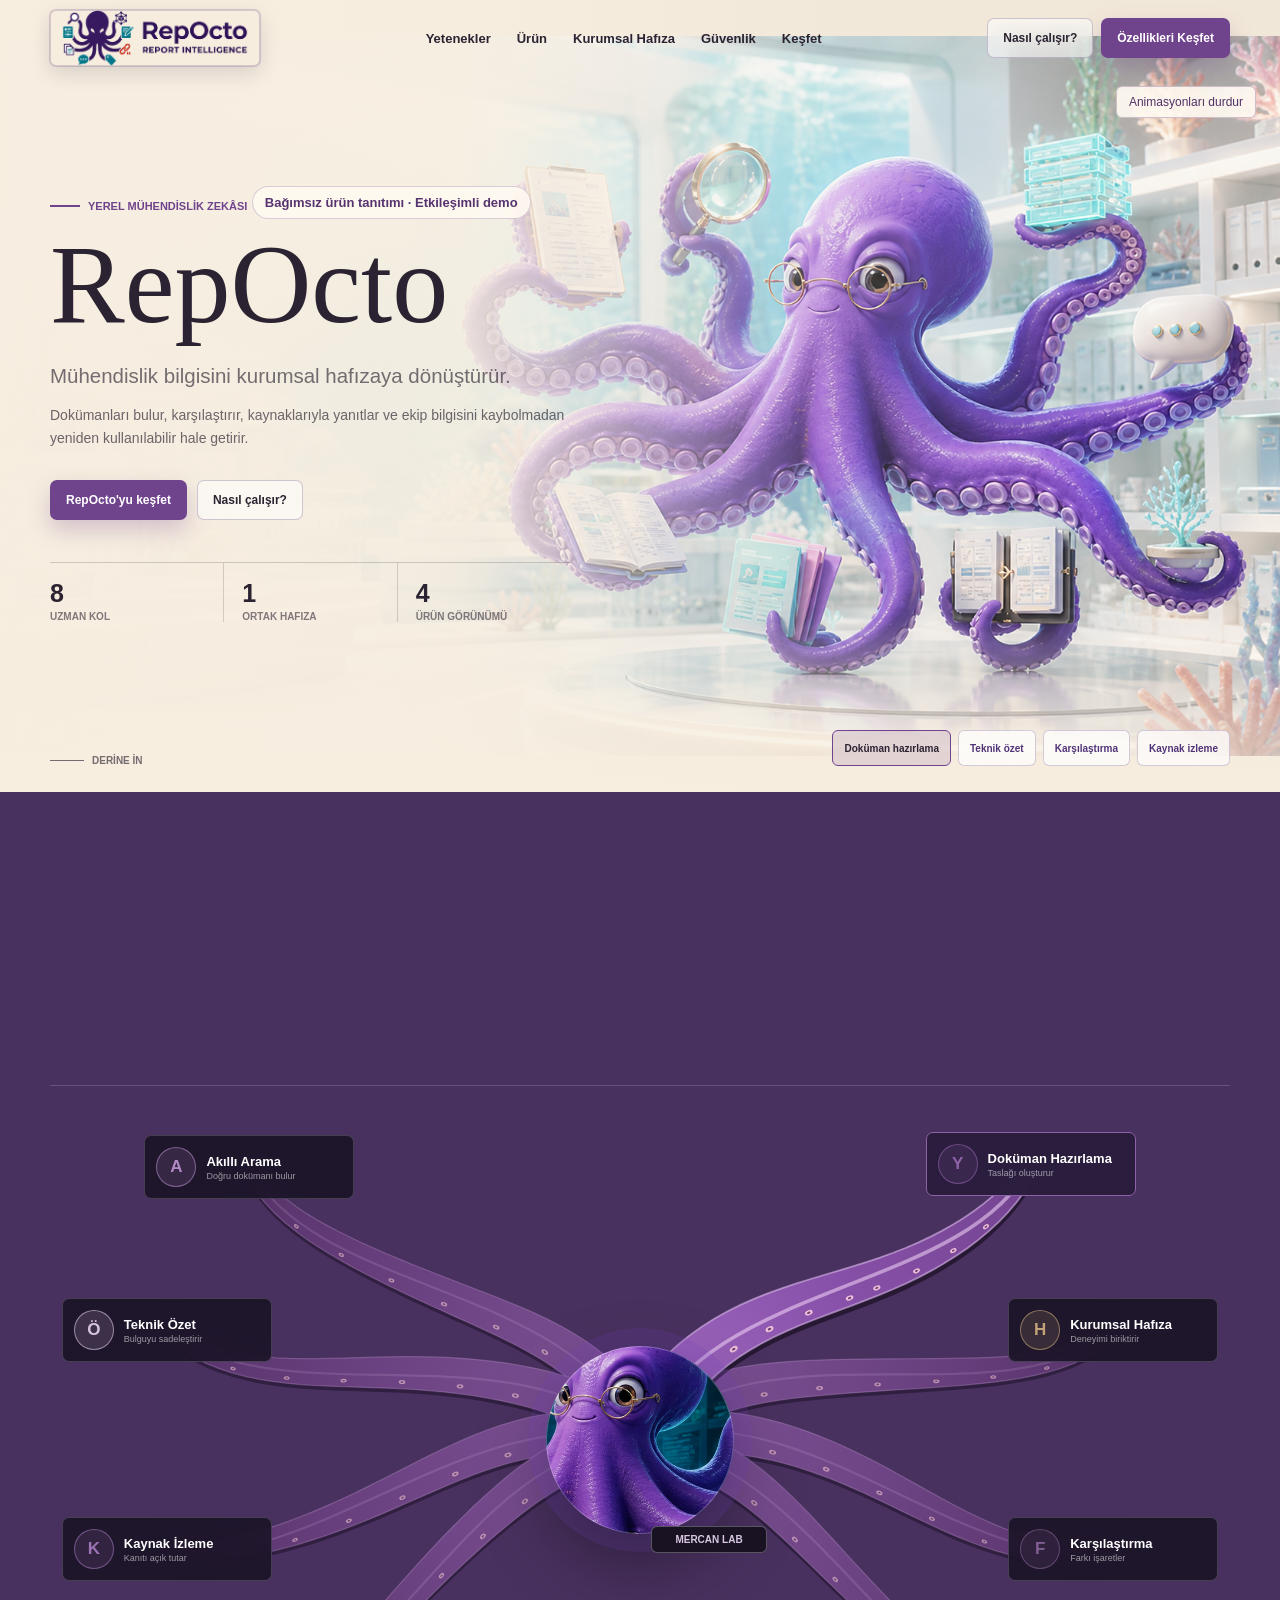
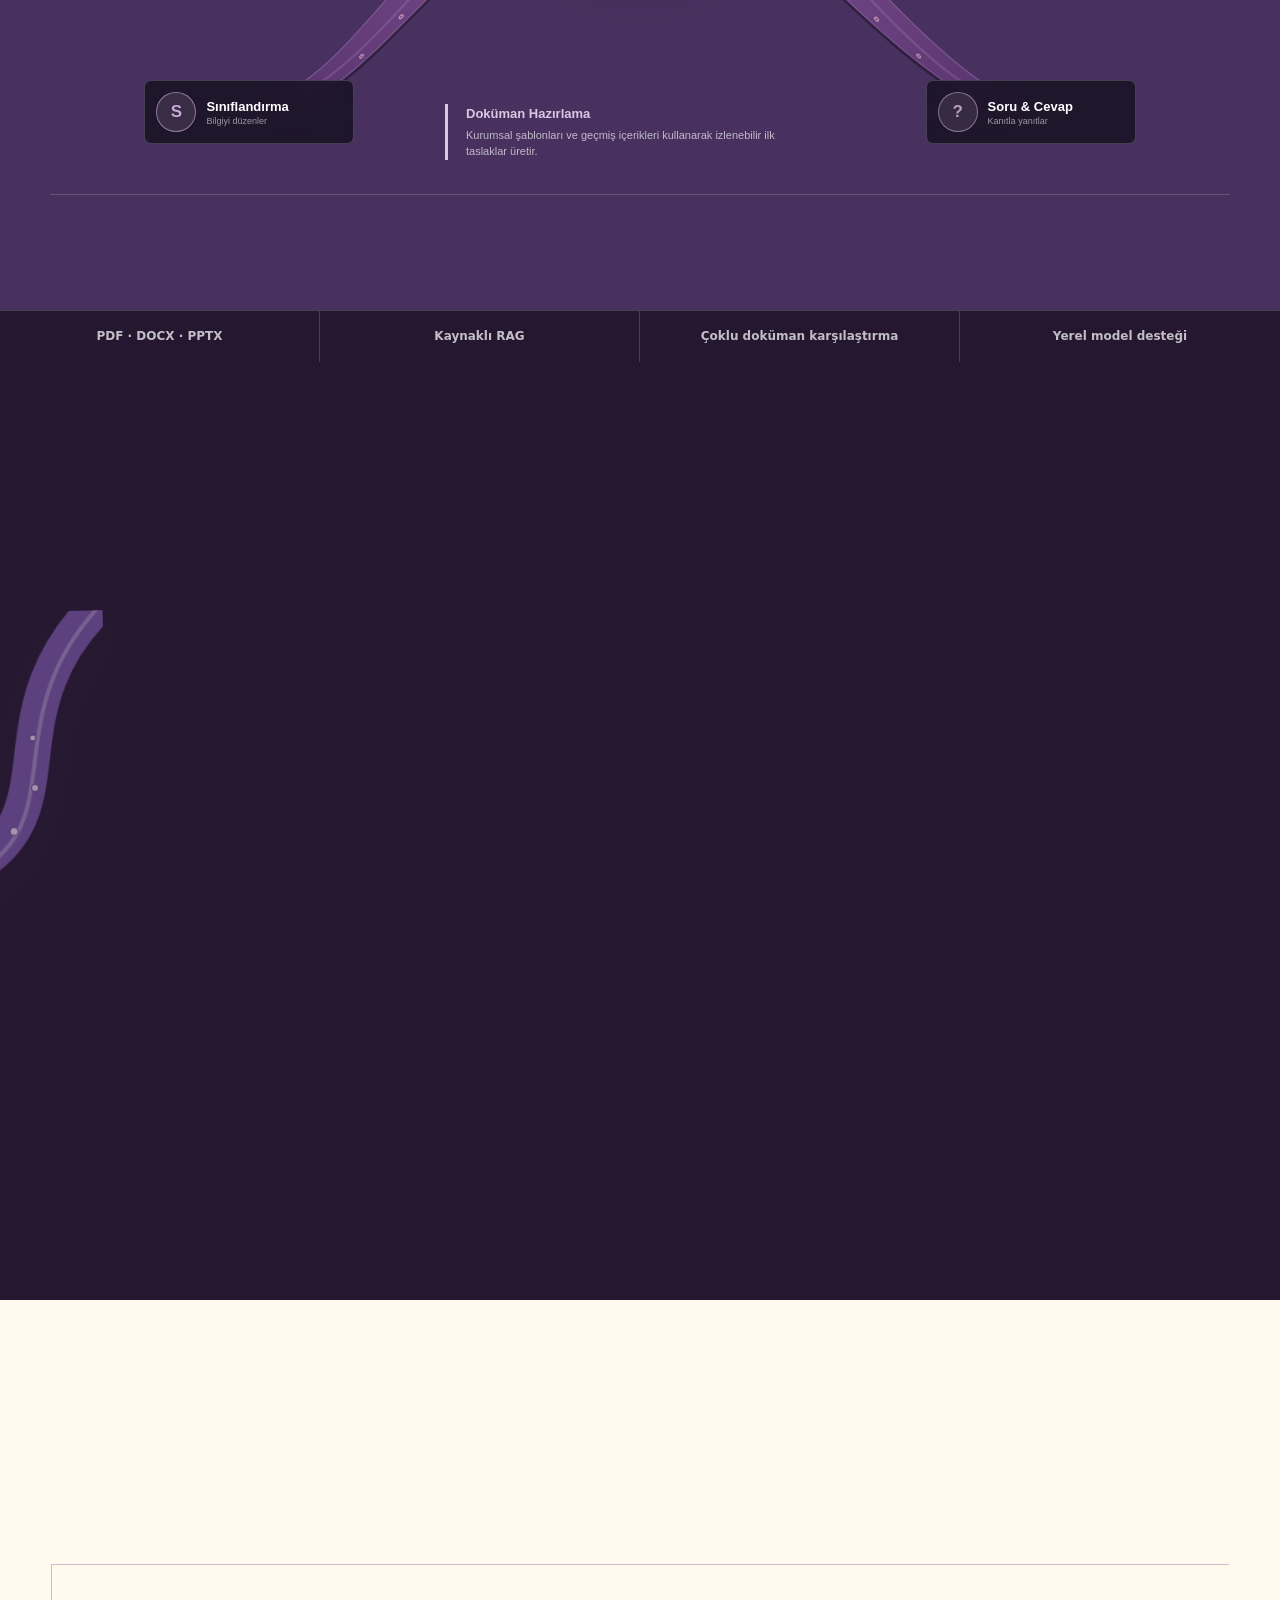
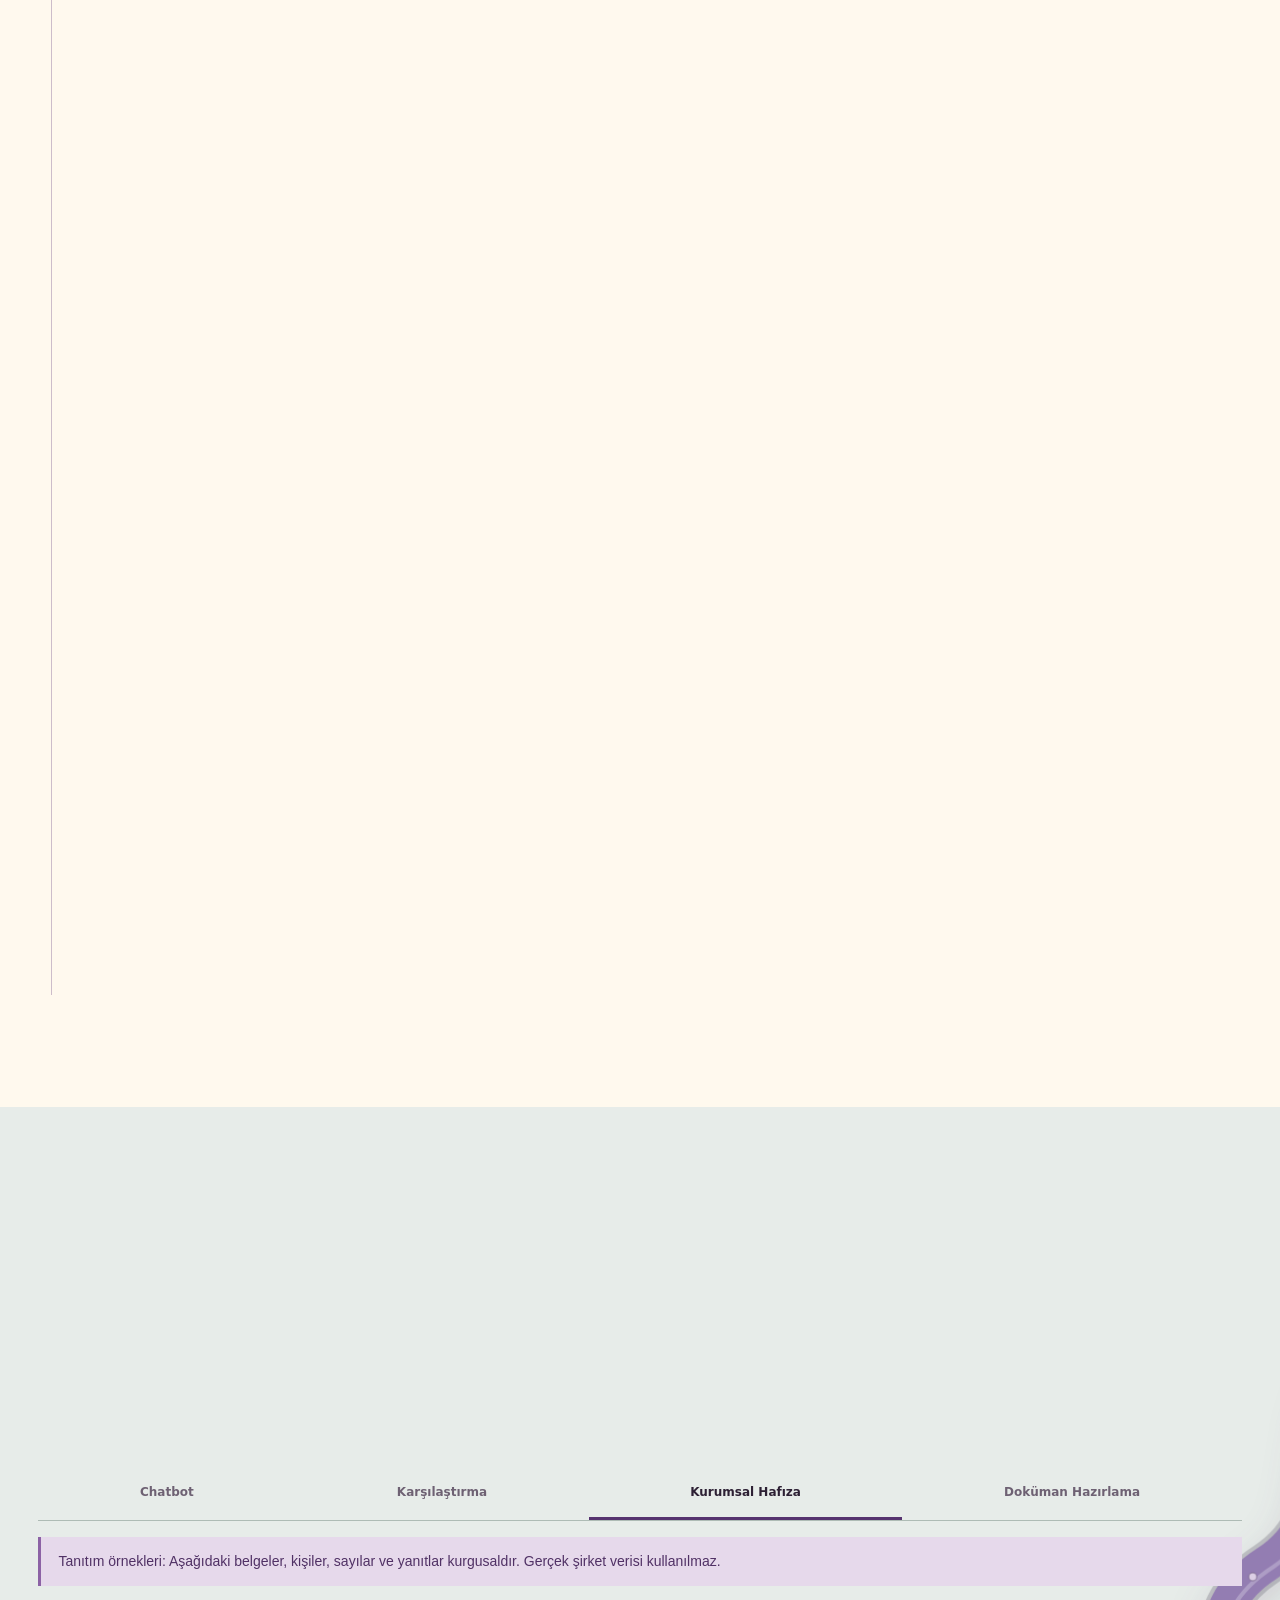
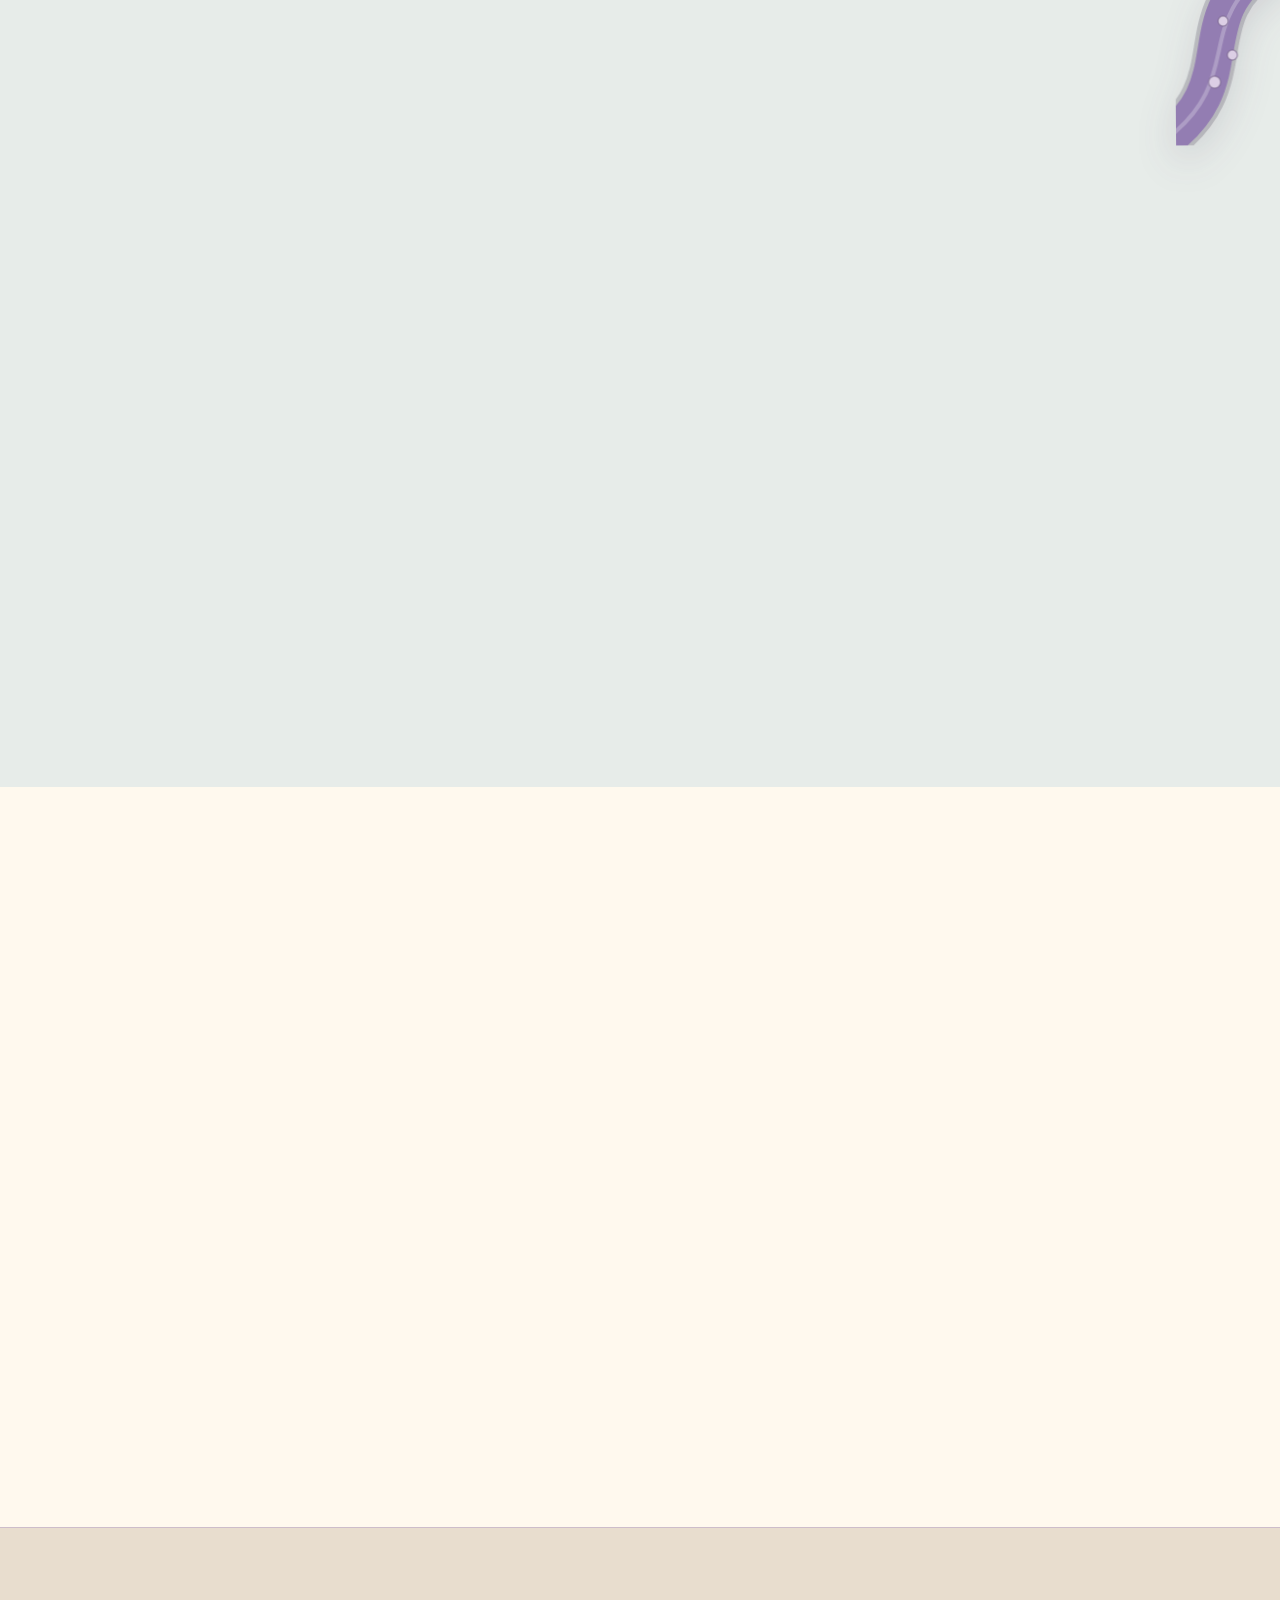
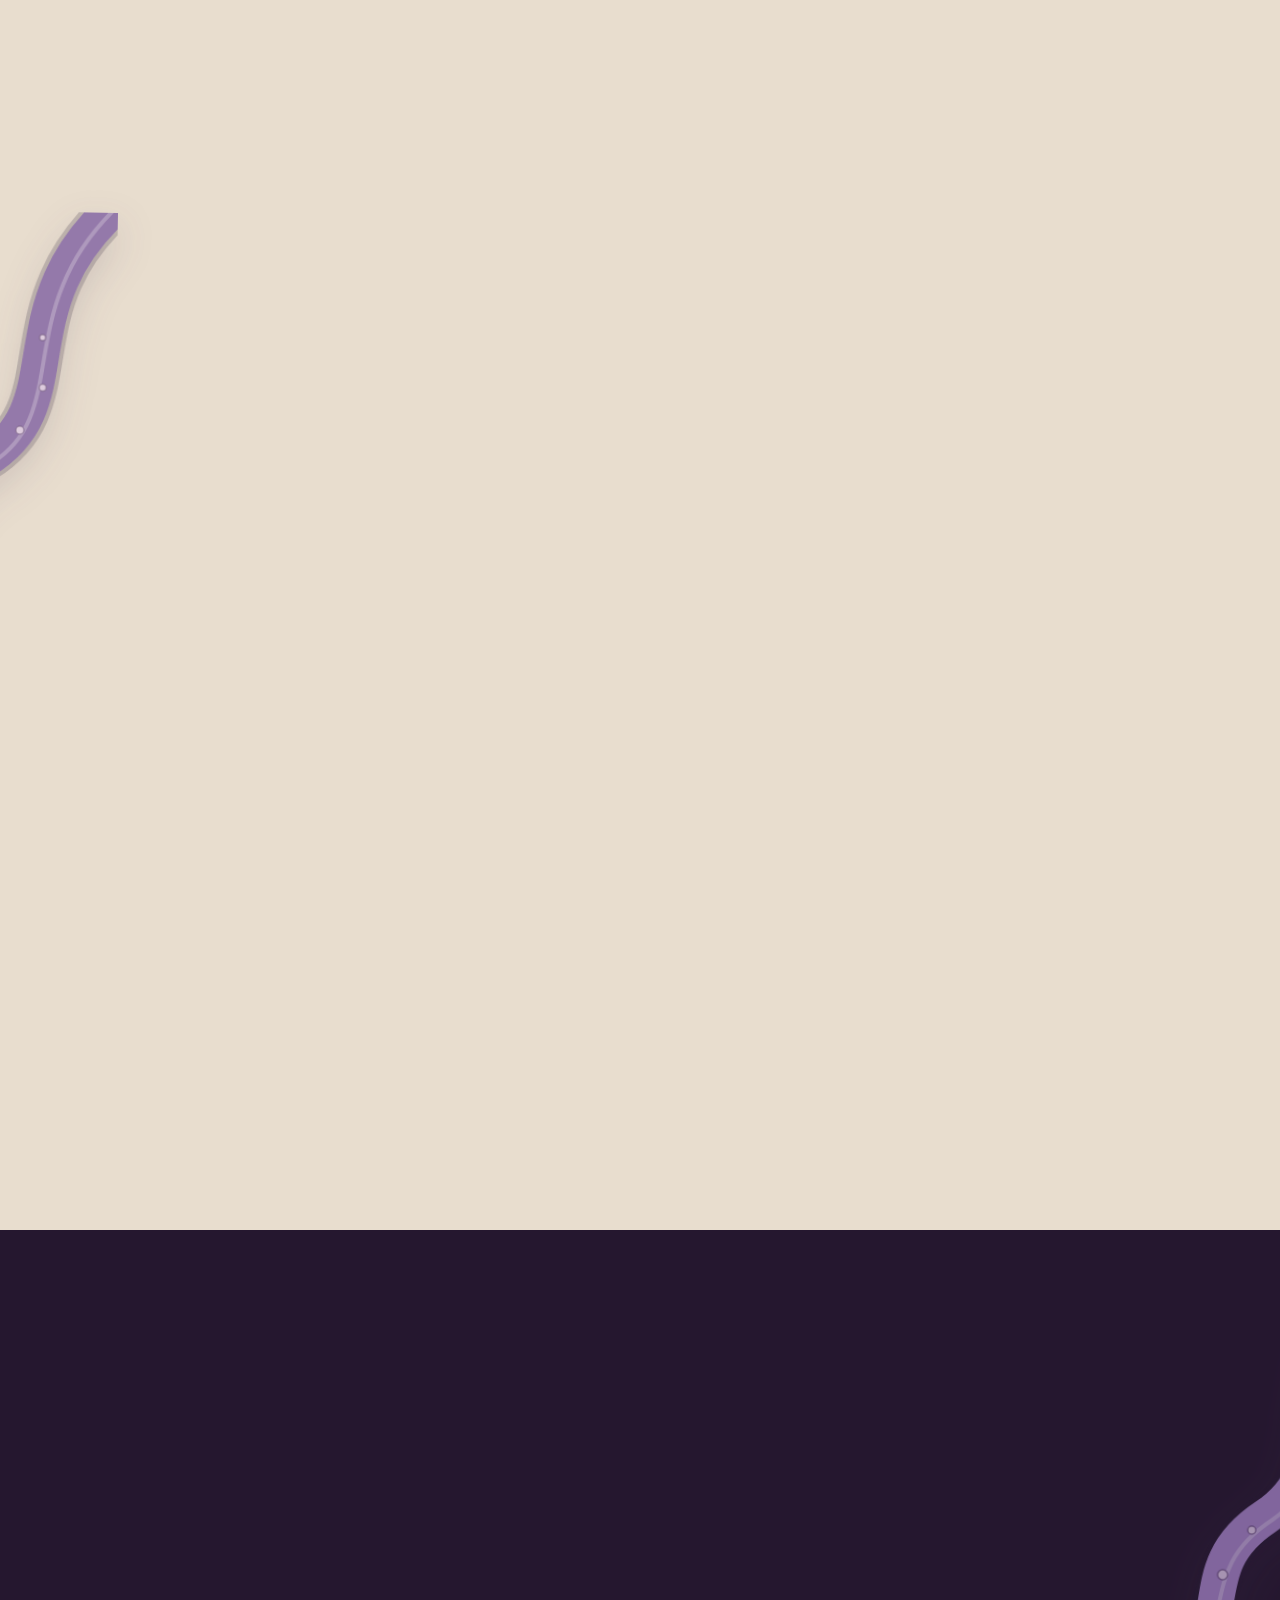
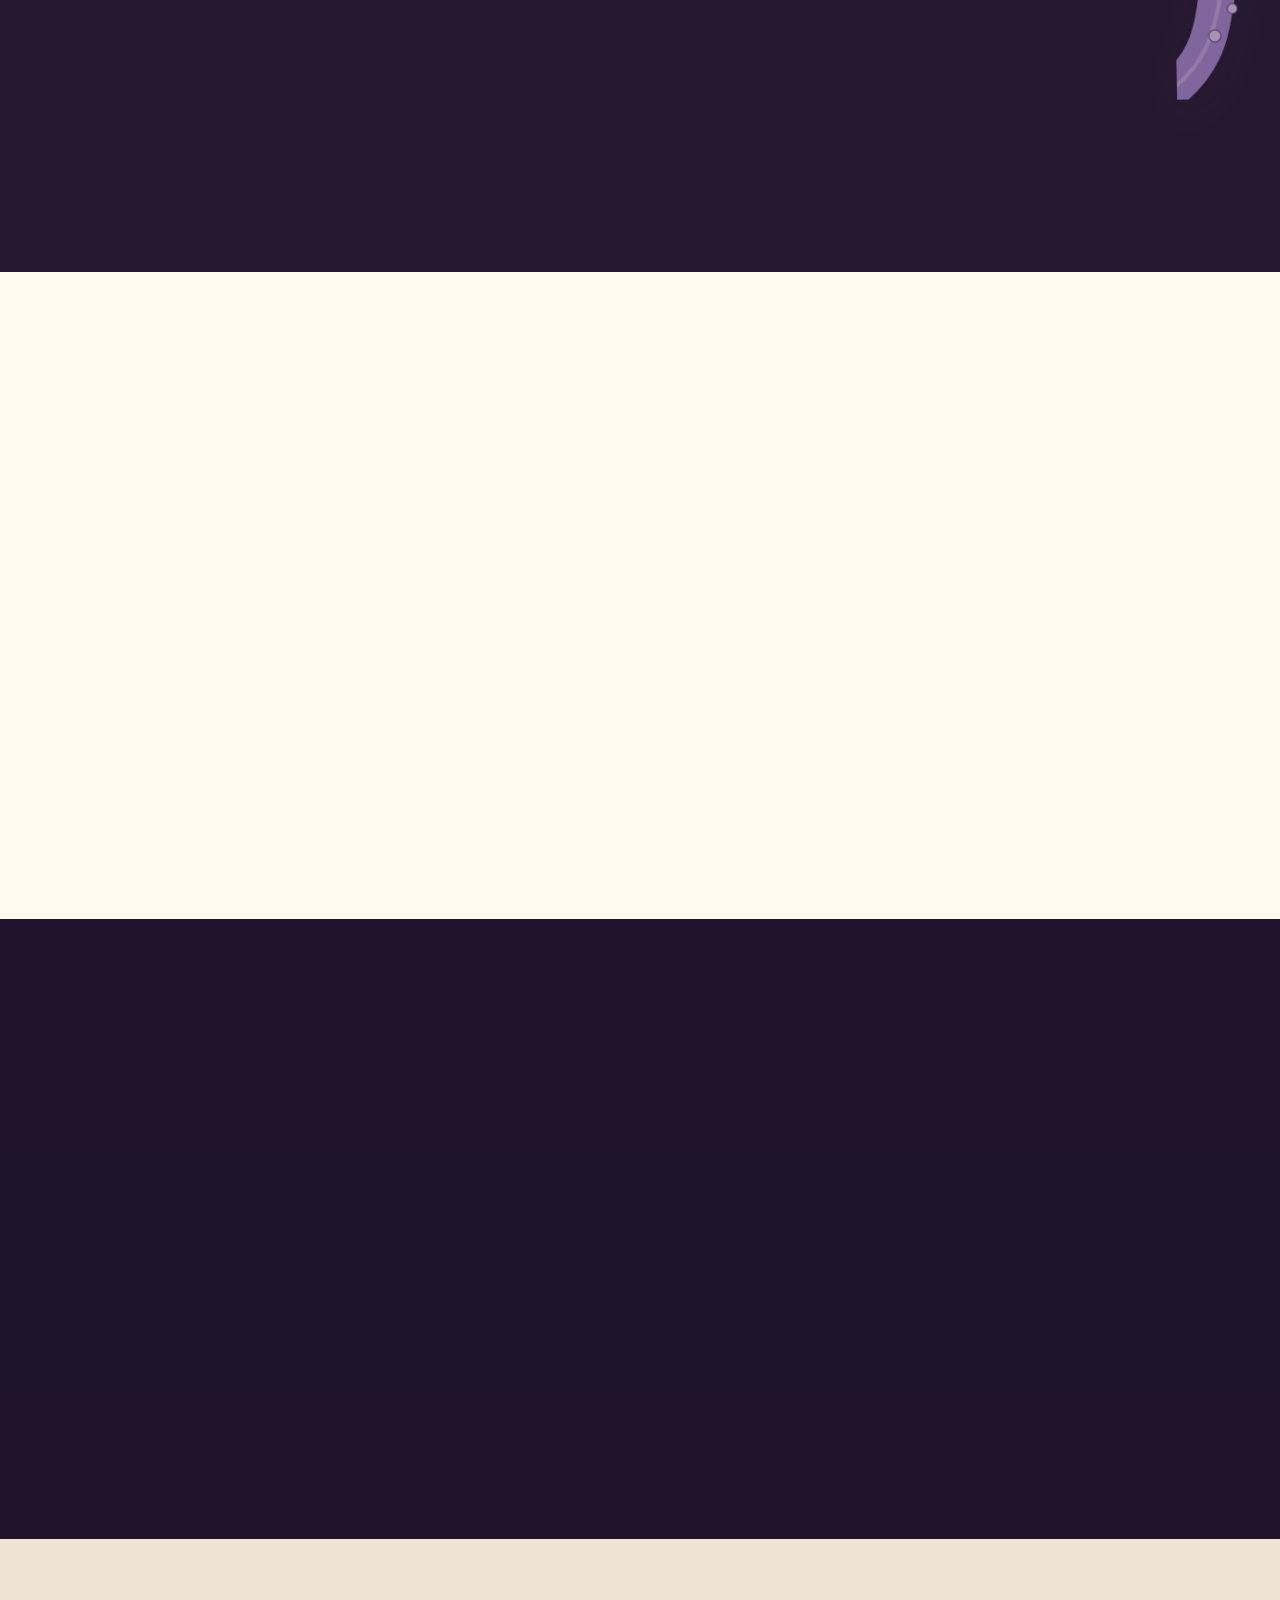
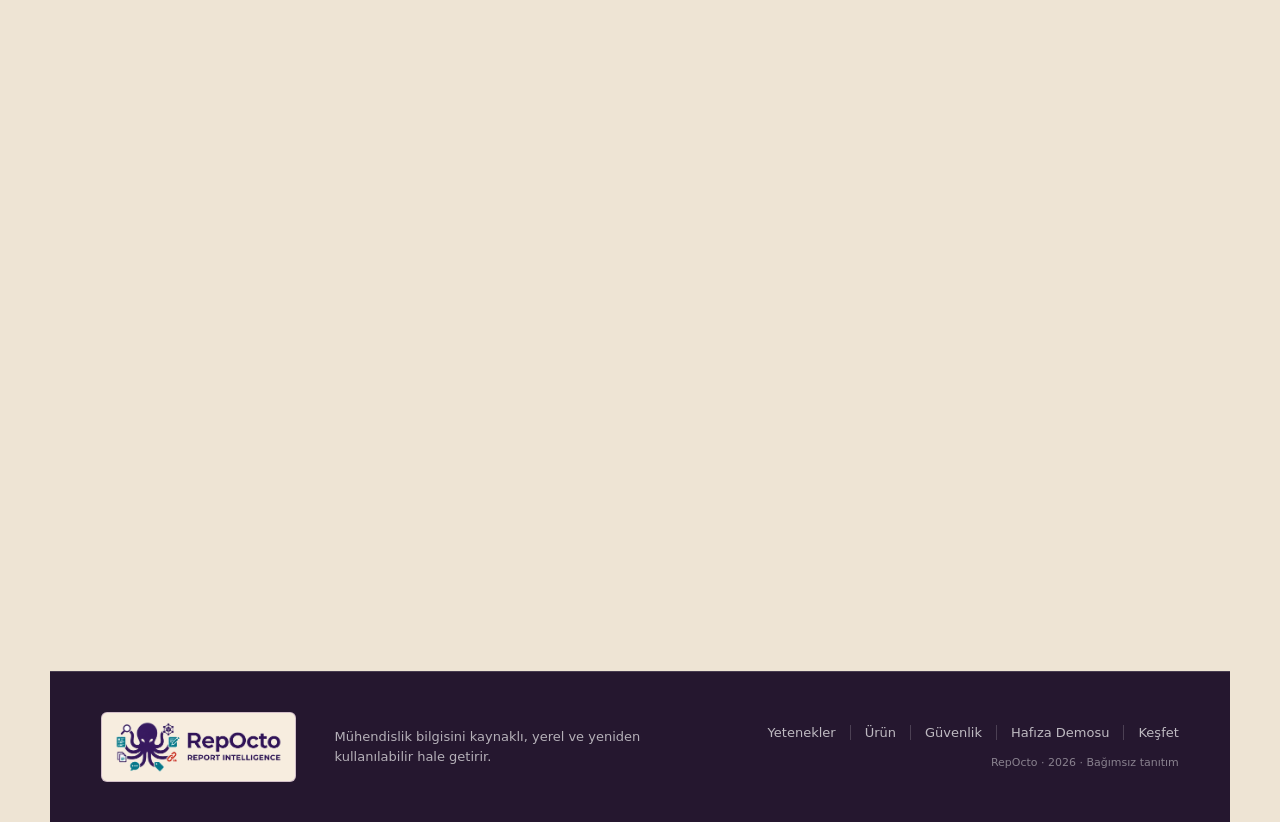
==== index.html @ 98df8a43 "feat: add isolated static RepOcto showcase" ====
<!doctype html>
<html lang="tr">
<head>
  <meta charset="utf-8">
  <meta name="viewport" content="width=device-width, initial-scale=1">
  <meta name="description" content="RepOcto Mercan Lab, mühendislik dokümanlarını kaynaklı yapay zekâ ve kurumsal hafızayla tek çalışma alanında buluşturur.">
  <title>RepOcto | Mercan Lab</title>
  <meta http-equiv="Content-Security-Policy" content="default-src 'self'; script-src 'self'; script-src-attr 'none'; style-src 'self'; style-src-attr 'none'; img-src 'self' data:; media-src 'self'; font-src 'none'; connect-src 'none'; form-action 'none'; frame-src 'none'; object-src 'none'; base-uri 'none'; worker-src 'none'; manifest-src 'none'">
  <meta name="referrer" content="no-referrer">
  <link rel="icon" type="image/svg+xml" href="assets/repocto-favicon.svg">
  <link rel="stylesheet" href="css/site.css">
  <link rel="stylesheet" href="css/sections.css">
  <link rel="stylesheet" href="css/memory.css">
  <link rel="stylesheet" href="css/showcase.css">
  <script src="js/site.js" defer></script>
  <script src="js/memory-demo.js" defer></script>
</head>
<body class="theme-coral">
  <a class="skip-link" href="#ana-icerik">İçeriğe geç</a>

  <header class="site-nav">
    <a class="brand-lockup" href="#ana-icerik" aria-label="RepOcto Mercan Lab ana sayfa">
      <span class="brand-symbol" aria-hidden="true"></span>
      <span class="brand-copy"><strong>RepOcto</strong><small>Document Intelligence</small></span>
    </a>
    <nav class="nav-links" aria-label="Ana navigasyon">
      <a href="#yetenekler">Yetenekler</a>
      <a href="#workspace">Ürün</a>
      <a href="#memory">Kurumsal Hafıza</a>
      <a href="#security">Güvenlik</a>
      <a href="#kesfet">Keşfet</a>
    </nav>
    <div class="nav-actions">
      <a class="theme-link" href="#workspace">Nasıl çalışır?</a>
      <a class="button button-primary" href="#workspace">Özellikleri Keşfet</a>
      <button class="menu-toggle" type="button" data-menu-toggle aria-expanded="false" aria-label="Menüyü aç">≡</button>
    </div>
  </header>

  <main id="ana-icerik">
    <section class="hero" data-tentacle-stage data-origin-x="0.72" data-origin-y="0.52">
      <video class="hero-image hero-video" autoplay muted loop playsinline preload="auto" poster="assets/repocto-hero-coral-v3.png" aria-label="Aydınlık deniz altı mühendislik laboratuvarında teknik dokümanları inceleyen RepOcto animasyonu">
        <source src="assets/repocto-hero-loop-v2.mp4" type="video/mp4">
      </video>
      <div class="hero-content">
        <div class="hero-copy">
          <p class="eyebrow">Yerel mühendislik zekâsı</p>
          <p class="showcase-badge">Bağımsız ürün tanıtımı · Etkileşimli demo</p>
          <h1>RepOcto</h1>
          <p class="hero-lead">Mühendislik bilgisini kurumsal hafızaya dönüştürür.</p>
          <p class="hero-description">Dokümanları bulur, karşılaştırır, kaynaklarıyla yanıtlar ve ekip bilgisini kaybolmadan yeniden kullanılabilir hale getirir.</p>
          <div class="hero-actions">
            <a class="button button-primary" href="#workspace">RepOcto'yu keşfet</a>
            <a class="button button-secondary" href="#workspace">Nasıl çalışır?</a>
          </div>
          <div class="hero-stats" aria-label="RepOcto temel özellikleri">
            <div><strong data-count="8">8</strong><span>Uzman kol</span></div>
            <div><strong data-count="1">1</strong><span>Ortak hafıza</span></div>
            <div><strong data-count="4">4</strong><span>Ürün görünümü</span></div>
          </div>
        </div>
      </div>
      <span class="scroll-cue">Derine in</span>
      <button class="motion-toggle" type="button" data-motion-toggle aria-pressed="false">Animasyonları durdur</button>
      <div class="hero-skill-dock" aria-label="Öne çıkan yetenekler">
        <button class="hero-skill active" type="button" data-skill="writing">Doküman hazırlama</button>
        <button class="hero-skill" type="button" data-skill="summary">Teknik özet</button>
        <button class="hero-skill" type="button" data-skill="compare">Karşılaştırma</button>
        <button class="hero-skill" type="button" data-skill="citation">Kaynak izleme</button>
      </div>
    </section>

    <section class="section capability-section" id="yetenekler">
      <div class="section-inner">
        <div class="section-heading reveal">
          <h2>RepOcto'nun<br>çalışma masası.</h2>
          <p>Sekiz kolun her biri farklı bir görevi üstlenir. Bir yeteneğe dokunarak görevini inceleyin.</p>
        </div>
        <div class="capability-stage" data-tentacle-stage data-active-skill="writing">
          <canvas class="tentacle-canvas" aria-hidden="true"></canvas>
          <div class="octo-core" aria-hidden="true"><span>Mercan Lab</span></div>
          <button class="skill-node" type="button" data-skill="search"><span class="skill-node-icon">A</span><span><strong>Akıllı Arama</strong><small>Doğru dokümanı bulur</small></span></button>
          <button class="skill-node active" type="button" data-skill="writing"><span class="skill-node-icon">Y</span><span><strong>Doküman Hazırlama</strong><small>Taslağı oluşturur</small></span></button>
          <button class="skill-node" type="button" data-skill="summary"><span class="skill-node-icon">Ö</span><span><strong>Teknik Özet</strong><small>Bulguyu sadeleştirir</small></span></button>
          <button class="skill-node" type="button" data-skill="memory"><span class="skill-node-icon">H</span><span><strong>Kurumsal Hafıza</strong><small>Deneyimi biriktirir</small></span></button>
          <button class="skill-node" type="button" data-skill="citation"><span class="skill-node-icon">K</span><span><strong>Kaynak İzleme</strong><small>Kanıtı açık tutar</small></span></button>
          <button class="skill-node" type="button" data-skill="compare"><span class="skill-node-icon">F</span><span><strong>Karşılaştırma</strong><small>Farkı işaretler</small></span></button>
          <button class="skill-node" type="button" data-skill="category"><span class="skill-node-icon">S</span><span><strong>Sınıflandırma</strong><small>Bilgiyi düzenler</small></span></button>
          <button class="skill-node" type="button" data-skill="qa"><span class="skill-node-icon">?</span><span><strong>Soru &amp; Cevap</strong><small>Kanıtla yanıtlar</small></span></button>
          <aside class="skill-detail" data-skill-detail aria-live="polite"><strong>Doküman Hazırlama</strong><p>Kurumsal şablonları ve geçmiş içerikleri kullanarak izlenebilir ilk taslaklar üretir.</p></aside>
        </div>
      </div>
    </section>

    <div class="legacy-raporhub-bottom">
      <section class="trust-strip" aria-label="RepOcto temel özellikleri">
        <div>PDF · DOCX · PPTX</div>
        <div>Kaynaklı RAG</div>
        <div>Çoklu doküman karşılaştırma</div>
        <div>Yerel model desteği</div>
      </section>

      <section class="proof-band dark-band tentacle-zone">
        <svg class="edge-tentacle edge-tentacle-left edge-tentacle-a" viewBox="0 0 220 430" aria-hidden="true"><use href="#repocto-tentacle" width="220" height="430"></use></svg>
        <div class="section-shell">
          <div class="section-heading reveal">
            <p class="eyebrow">DAĞINIK BİLGİDEN TEK HAFIZAYA</p>
            <h2>Bir dokümanı bulmaktan, geçmiş kararı yeniden kullanmaya kadar tek çalışma alanı.</h2>
          </div>
          <div class="proof-layout">
            <figure class="proof-visual reveal">
              <video class="proof-video" autoplay muted loop playsinline preload="metadata" poster="assets/knowledge-system.webp" aria-label="Dokümanların yerel işleme ve kaynaklı cevap akışında birleşmesini gösteren hareketli teknik görsel">
                <source src="assets/raporhub-knowledge-loop.mp4" type="video/mp4">
                <img src="assets/knowledge-system.webp" alt="Dokümanların yerel işleme ve kaynaklı cevap akışında birleşmesini gösteren teknik illüstrasyon" width="1536" height="1024">
              </video>
              <figcaption>Belge → yerel işleme → retrieval → kaynaklı çıktı</figcaption>
            </figure>
            <div class="proof-copy reveal">
              <p class="section-kicker">Kurumsal doküman zekâsı</p>
              <h3>Dokümanlar yalnızca arşivlenmez; birbirine bağlanır.</h3>
              <p>Dosya yolu, araç, çalışma, kişi, yıl ve teknik konu aynı bilgi katmanında birleşir. Bir ekibin ürettiği sonuç, yıllar sonra başka bir ekip için bulunabilir ve açıklanabilir kalır.</p>
              <ul class="check-list">
                <li>Belge kodu, başlık ve içerikten otomatik metadata</li>
                <li>Keyword, embedding ve metadata birlikte değerlendirilir</li>
                <li>Yanıtın dayanağı, ilgili doküman pasajlarıyla birlikte incelenir</li>
              </ul>
              <a class="text-link" href="#memory-explorer">Kurumsal hafıza görünümünü aç <span aria-hidden="true">→</span></a>
            </div>
          </div>
        </div>
      </section>

      <section class="capabilities light-band" id="capabilities">
        <div class="section-shell">
          <div class="split-heading reveal">
            <div>
              <p class="eyebrow dark-eyebrow">YAPAY ZEKA</p>
              <h2>Okur. Karşılaştırır. Hatırlar.</h2>
            </div>
            <p>RepOcto, teknik belgeler üzerinde en çok zaman alan okuma, arama, kıyaslama ve ilk taslak hazırlama işlerini tek bir kaynaklı akışta toplar.</p>
          </div>

          <div class="capability-grid">
            <article class="capability-card reveal">
              <span class="feature-index">01</span>
              <h3>Doküman Asistanı</h3>
              <p>Doğal dilde soruyu anlar; yanıtı ilgili doküman, sayfa ve pasajlarla birlikte üretir.</p>
              <div class="mini-diagram chat-diagram" aria-label="Kaynaklı yanıt örneği">
                <span class="query-line">Tutma kolunun en dayanıklı tasarımı hangisi?</span>
                <span class="answer-line">Tasarım B, üç yük senaryosunda en düşük deformasyonu gösteriyor.</span>
                <span class="source-line">DEMO-BETA-04 · Sayfa 7</span>
              </div>
            </article>

            <article class="capability-card reveal">
              <span class="feature-index">02</span>
              <h3>Karşılaştırma</h3>
              <p>İki dokümandaki benzerlikleri ve farklılıkları anlamsal pasaj eşleştirmesiyle görünür kılar.</p>
              <div class="mini-diagram compare-diagram" aria-label="İki doküman karşılaştırma örneği">
                <div><strong>Doküman A</strong><span>Yük: 2.4 kN</span><span class="match">FOS: 2.1</span></div>
                <div class="compare-link" aria-hidden="true">↔</div>
                <div><strong>Doküman B</strong><span>Yük: 2.4 kN</span><span class="difference">FOS: 1.7</span></div>
              </div>
            </article>

            <article class="capability-card reveal">
              <span class="feature-index">03</span>
              <h3>Kurumsal Hafıza</h3>
              <p>Bir kök klasörü tarar; belgeleri çalışma, kişi, konu ve yıla göre otomatik dallandırır.</p>
              <div class="mini-diagram tree-diagram" aria-label="Otomatik kategori ağacı örneği">
                <div class="tree-root">DOKÜMANLAR</div>
                <div class="tree-row"><span>ALFA</span><span>BETA</span><span>GAMA</span></div>
                <div class="tree-row tree-leaves"><span>Dayanım</span><span>Konfor</span><span>NVH</span></div>
              </div>
            </article>

            <article class="capability-card reveal">
              <span class="feature-index">04</span>
              <h3>Doküman Hazırlama</h3>
              <p>Dağınık teknik notları anlamlı başlıklara ayırır ve şirket şablonunda düzenli bir doküman taslağına dönüştürür.</p>
              <div class="mini-diagram report-flow-diagram" aria-label="Dağınık teknik notların düzenli A4 dokümana dönüştürülmesi">
                <div class="raw-note-stack" aria-label="Dağınık teknik notlar">
                  <span>Braket revizyon B</span>
                  <span>Yük: 2,4 kN</span>
                  <span>Maks. gerilme 168 MPa</span>
                  <span>FOS 2,1 · uygun</span>
                  <span>Görselleri ekle</span>
                </div>
                <div class="report-flow-arrow" aria-hidden="true"><span>→</span><small>DÜZENLE</small></div>
                <div class="report-page-preview" aria-label="Düzenlenmiş A4 doküman önizlemesi">
                  <div class="report-page-header"><span>TEKNİK RAPOR</span><b>A4</b></div>
                  <strong>Bağlantı Braketi<br>Dayanım Analizi</strong>
                  <div class="report-page-rule"></div>
                  <div class="report-page-meta"><span>KAPSAM</span><span>BULGULAR</span></div>
                  <div class="report-page-lines"><i></i><i></i><i></i></div>
                  <small>Sonuç: Revizyon B uygun</small>
                </div>
              </div>
            </article>
          </div>
        </div>
      </section>

      <section class="workspace-section tentacle-zone" id="workspace">
        <svg class="edge-tentacle edge-tentacle-right edge-tentacle-b" viewBox="0 0 220 430" aria-hidden="true"><use href="#repocto-tentacle" width="220" height="430"></use></svg>
        <div class="section-shell wide-shell">
          <div class="section-heading reveal">
            <p class="eyebrow dark-eyebrow">ÜRÜN</p>
            <h2>Mühendislik dokümanlarının tamamı, aynı çalışma yüzeyinde.</h2>
          </div>

          <div class="product-tabs" role="tablist" aria-label="RepOcto ürün modülleri">
            <button type="button" role="tab" aria-selected="false" aria-controls="panel-chatbot" id="tab-chatbot" data-product-tab="chatbot" data-repocto-tab="chatbot">Chatbot</button>
            <button type="button" role="tab" aria-selected="false" aria-controls="panel-compare" id="tab-compare" data-product-tab="compare" data-repocto-tab="compare">Karşılaştırma</button>
            <button type="button" role="tab" aria-selected="true" aria-controls="panel-memory" id="tab-memory" data-product-tab="memory" data-repocto-tab="memory">Kurumsal Hafıza</button>
            <button type="button" role="tab" aria-selected="false" aria-controls="panel-writing" id="tab-writing" data-product-tab="writing" data-repocto-tab="writing">Doküman Hazırlama</button>
          </div>

          <p class="demo-notice">Tanıtım örnekleri: Aşağıdaki belgeler, kişiler, sayılar ve yanıtlar kurgusaldır. Gerçek şirket verisi kullanılmaz.</p>
          <div class="product-stage reveal">
            <section class="product-panel" id="panel-chatbot" role="tabpanel" aria-labelledby="tab-chatbot" data-product-panel="chatbot" data-repocto-panel="chatbot" hidden>
              <div class="panel-copy">
                <p class="section-kicker">Chatbot</p>
                <h3>Yanıtı değil, dayanağını da görün.</h3>
                <p>Kaynaklı soru-cevap deneyimini bu sabit örnek üzerinde inceleyin. Bu tanıtımda canlı model çalışmaz.</p>
              </div>
              <div class="app-window chat-window">
                <div class="window-bar"><span>Doküman Asistanı</span><span>RAG v2 · Hybrid</span></div>
                <div class="conversation">
                  <div class="user-message">ALFA konfor dokümanında hangi parkurlar var?</div>
                  <div class="assistant-message"><strong>RepOcto</strong><p>Dokümanda Arnavut kaldırımı, kasis ve bozuk yol parkurları yer alıyor.</p><span>[K1] Sayfa 4 · Test koşulları</span></div>
                </div>
              </div>
            </section>

            <section class="product-panel" id="panel-compare" role="tabpanel" aria-labelledby="tab-compare" data-product-panel="compare" data-repocto-panel="compare" hidden>
              <div class="panel-copy">
                <p class="section-kicker">Karşılaştırma</p>
                <h3>İki doküman arasındaki teknik farklar, pasaj seviyesinde.</h3>
                <p>Benzer yöntemler, değişen sınır koşulları ve çelişen sonuçlar ayrı görünümlerde incelenir.</p>
              </div>
              <div class="app-window compare-window">
                <div class="window-bar"><span>Doküman Karşılaştırma</span><span>%84 eşleşme</span></div>
                <div class="dual-docs">
                  <article><strong>DEMO-BETA-04</strong><p>Bağlantı bölgesinde maksimum gerilme 168 MPa ölçüldü.</p><mark>Emniyet katsayısı 2.1</mark></article>
                  <article><strong>DEMO-ALFA-02</strong><p>Bağlantı bölgesinde maksimum gerilme 194 MPa ölçüldü.</p><mark>Emniyet katsayısı 1.7</mark></article>
                </div>
              </div>
            </section>

            <section class="product-panel active-panel" id="panel-memory" role="tabpanel" aria-labelledby="tab-memory" data-product-panel="memory" data-repocto-panel="memory">
              <div class="panel-copy">
                <p class="section-kicker">Kurumsal Hafıza</p>
                <h3>Klasör yapısı, kendi kendini düzenleyen bilgi ağacına dönüşür.</h3>
                <p>Çalışma, kişi ve yıl filtreleri birlikte çalışır. Düşük güvenli sınıflandırmalar saklanmaz; görünür biçimde işaretlenir.</p>
                <a class="text-link" href="#memory-explorer">Örnek ağacı incele <span aria-hidden="true">→</span></a>
              </div>
              <div class="app-window memory-window">
                <div class="window-bar"><span>Örnek arşiv</span><span>Kurgusal kayıt görünümü</span></div>
                <div class="memory-filters"><span>Çalışma: Tümü</span><span>Kişi: Tümü</span><span>Yıl: 2025</span></div>
                <div class="memory-layout">
                  <div class="memory-tree">
                    <strong>Otomatik kategoriler</strong>
                    <div>▾ ALFA <small>12</small></div>
                    <div class="indent">▾ Dayanım <small>5</small></div>
                    <div class="indent-2 selected-doc">DEMO-ALFA-01</div>
                    <div class="indent">▸ Konfor <small>4</small></div>
                    <div>▸ BETA <small>8</small></div>
                    <div>▸ GAMA <small>6</small></div>
                  </div>
                  <div class="memory-detail">
                    <span>DEMO-ALFA-01</span>
                    <strong>Detay stok regalleri statik analiz dokümanı</strong>
                    <dl><div><dt>Çalışma</dt><dd>ALFA</dd></div><div><dt>Kişi</dt><dd>Örnek Uzman A</dd></div><div><dt>Yıl</dt><dd>2025</dd></div><div><dt>Güven</dt><dd>%96</dd></div></dl>
                  </div>
                </div>
              </div>
            </section>

            <section class="product-panel" id="panel-writing" role="tabpanel" aria-labelledby="tab-writing" data-product-panel="writing" data-repocto-panel="writing" hidden>
              <div class="panel-copy">
                <p class="section-kicker">Doküman Hazırlama</p>
                <h3>Şirket şablonunda, kaynakları belli bir ilk taslak.</h3>
                <p>Kapak, kapsam, sonuçlar ve devam bölümleri tek akışta hazırlanır; PDF ve DOCX çıktısı alınabilir.</p>
              </div>
              <div class="app-window writing-window">
                <div class="window-bar"><span>Yeni Rapor</span><span>Taslak</span></div>
                <div class="report-sheet"><small>GENEL / PUBLIC</small><strong>DEVELOPMENT STATEMENT</strong><div class="sheet-meta"><span>TARİH<br><b>06.08.2026</b></span><span>RAPOR NO.<br><b>DEMO-ALFA-07</b></span></div><h4>BAĞLANTI BRAKETİ DAYANIM ANALİZİ</h4><p>KAPSAM</p><p>SONUÇLAR</p></div>
              </div>
            </section>
          </div>
        </div>
      </section>

      <section class="memory-story light-band" id="memory">
        <div class="section-shell">
          <div class="memory-story-grid">
            <div class="memory-story-copy reveal">
              <p class="eyebrow dark-eyebrow">KURUMSAL HAFIZA</p>
              <h2>Dosya yolunu verin. RepOcto gerisini yapılandırsın.</h2>
              <p>Alt klasörler özyinelemeli taranır; metin, OCR ve belge özellikleri birlikte değerlendirilir. Bu sayfada bu yaklaşım, önceden hazırlanmış kurgusal bir veri kümesiyle gösterilir.</p>
              <ol class="process-list">
                <li><span>01</span><div><strong>İçeriği çıkarır</strong><p>PDF, DOCX ve PPTX içeriğini; gerekiyorsa OCR ile okur.</p></div></li>
                <li><span>02</span><div><strong>Varlıkları tanır</strong><p>Kişi, çalışma, yıl, araç, konu ve belge türünü çıkarır.</p></div></li>
                <li><span>03</span><div><strong>Ağacı kurar</strong><p>Belgeleri filtrelenebilir dallara ve ilişkilere yerleştirir.</p></div></li>
              </ol>
            </div>
            <figure class="memory-story-visual reveal">
              <video class="memory-story-video" autoplay muted loop playsinline preload="metadata" poster="assets/report-analysis.webp" aria-label="RepOcto'nun dosya yolundan teknik dokümanları yapılandırmasını gösteren animasyon">
                <source src="assets/repocto-memory-loop.mp4" type="video/mp4">
                <img src="assets/report-analysis.webp" alt="Teknik dokümanların kanıt işaretleri ve bağlantılarla incelenmesini gösteren illüstrasyon" width="1536" height="1024" loading="lazy">
              </video>
            </figure>
          </div>
        </div>
      </section>

      <section class="memory-explorer-section tentacle-zone" id="memory-explorer">
        <svg class="edge-tentacle edge-tentacle-left edge-tentacle-c" viewBox="0 0 220 430" aria-hidden="true"><use href="#repocto-tentacle" width="220" height="430"></use></svg>
        <div class="section-shell wide-shell">
          <div class="memory-explorer-heading reveal">
            <div>
              <p class="eyebrow dark-eyebrow">ETKİLEŞİMLİ HAFIZA DEMOSU</p>
              <h2>Dosyalar, filtrelenebilir bir bilgi ağacına dönüşür.</h2>
            </div>
          </div>
          <div class="rh-memory-explorer reveal" data-memory-explorer><p class="demo-notice">Hafıza demosunu kullanmak için JavaScript’i etkinleştirin. Örnekler gerçek kayıt değildir.</p></div>
        </div>
      </section>

      <section class="security-band dark-band tentacle-zone" id="security">
        <svg class="edge-tentacle edge-tentacle-right edge-tentacle-d" viewBox="0 0 220 430" aria-hidden="true"><use href="#repocto-tentacle" width="220" height="430"></use></svg>
        <div class="section-shell">
          <div class="security-grid">
            <div class="security-copy reveal">
              <p class="eyebrow">YEREL VE KONTROLLÜ</p>
              <h2>Yerel kurulumda, dokümanlarınız kurum içinde kalabilir.</h2>
              <p>RepOcto yerel modellerle kurum içinde çalışacak şekilde kurulabilir. Bu tanıtım sitesi ise hiçbir belge işlemez ve hiçbir yapay zekâ servisine bağlanmaz.</p>
              <div class="security-points">
                <div><strong>Yerel</strong><span>Model ve belgeler aynı ortamda</span></div>
                <div><strong>İzlenebilir</strong><span>Belge, sayfa ve pasaj kaynağı</span></div>
                <div><strong>İzole</strong><span>Ekip bazlı bağımsız veri alanları</span></div>
              </div>
            </div>
            <figure class="security-visual reveal">
              <img src="assets/local-ai-system.webp" alt="Belgelerin güvenli yerel yapay zekâ altyapısında işlendiğini gösteren teknik illüstrasyon" width="1536" height="1024" loading="lazy">
            </figure>
          </div>
        </div>
      </section>

      <section class="faq-section light-band">
        <div class="section-shell faq-shell">
          <div class="faq-heading reveal">
            <p class="eyebrow dark-eyebrow">SIK SORULANLAR</p>
            <h2>RepOcto hakkında.</h2>
          </div>
          <div class="faq-list reveal">
            <details open>
              <summary>Bu sitede gerçek belge veya yapay zekâ kullanılıyor mu?</summary>
              <p>Hayır. Bu site yalnızca tanıtım amaçlıdır. Sekmeler ve hafıza demosu tarayıcınızda sabit, kurgusal verilerle çalışır; dosya okunmaz, yükleme veya gönderim yapılmaz.</p>
            </details>
            <details>
              <summary>RepOcto nedir?</summary>
              <p>Teknik dokümanları arama, soru-cevap, karşılaştırma, içerik oluşturma ve kurumsal hafıza akışlarında birleştiren yerel mühendislik zekâsı platformudur.</p>
            </details>
            <details>
              <summary>Cevapların kaynağı görülebilir mi?</summary>
              <p>Evet. RepOcto yanıtla birlikte ilgili belgeyi, sayfayı ve kullanılan pasajı gösterir.</p>
            </details>
            <details>
              <summary>Klasörler otomatik sınıflandırılabilir mi?</summary>
              <p>Kurumsal Hafıza görünümü; alt klasörleri tarayıp çalışma, kişi, yıl ve teknik konu gibi alanları otomatik çıkaracak şekilde tasarlanmıştır.</p>
            </details>
            <details>
              <summary>İnternet bağlantısı gerekli mi?</summary>
              <p>Yerel model ve yerel dosya altyapısı kullanıldığında temel doküman işleme ve soru-cevap akışları kurum ağı içinde çalışabilir.</p>
            </details>
          </div>
        </div>
      </section>

      <section class="final-cta">
        <img src="assets/repocto-memory-network.png" alt="Birbirine bağlanan teknik doküman ve kaynaklardan oluşan kurumsal hafıza ağı" width="2752" height="1536" loading="lazy">
        <div class="final-cta-shade" aria-hidden="true"></div>
        <div class="final-cta-content reveal">
          <p class="eyebrow">DOKÜMANLARINIZI HAFIZAYA DÖNÜŞTÜRÜN</p>
          <h2>Geçmiş çalışma, bir sonraki kararın başlangıcı olsun.</h2>
          <div class="hero-actions">
            <a class="button button-light" href="#workspace">Özellikleri Keşfet</a>
            <a class="button button-outline-light" href="#memory-explorer">Kurumsal Hafızayı Gör</a>
          </div>
        </div>
      </section>

      <section class="contact-section light-band" id="kesfet" aria-labelledby="kesfet-baslik">
        <div class="section-shell">
          <div class="contact-panel reveal">
            <div class="contact-copy">
              <p class="eyebrow dark-eyebrow">KEŞFETMEYE DEVAM EDİN</p>
              <h2 id="kesfet-baslik">RepOcto’nun çalışma yaklaşımını keşfedin.</h2>
              <p>Bu bağımsız tanıtımda ürün bölümlerini gezin ve örnek hafıza ağacını inceleyin. Gerçek uygulama, şirket belgeleri ve yapay zekâ modelleri bu siteye bağlı değildir.</p>
            </div>
            <div class="contact-options">
              <article><span>01</span><div><strong>Ürün turu</strong><p>Kaynaklı yanıt, karşılaştırma ve rapor hazırlama örneklerini görün.</p></div></article>
              <article><span>02</span><div><strong>Etkileşimli hafıza</strong><p>Kurgusal kayıtları filtreleyin; ağaç ve ilişki görünümlerini deneyin.</p></div></article>
              <div class="contact-actions">
                <a class="button button-primary" href="#workspace">Özellikleri Keşfet</a>
                <a class="button button-secondary" href="#memory-explorer">Hafıza Demosunu İncele</a>
              </div>
            </div>
          </div>
        </div>
      </section>
    </div>
  </main>

  <div class="legacy-raporhub-bottom">
    <footer class="site-footer">
      <div class="footer-main">
        <div class="footer-brand"><img class="footer-logo" src="assets/repocto-wordmark.png" alt="RepOcto"></div>
        <p class="footer-description">Mühendislik bilgisini kaynaklı, yerel ve yeniden kullanılabilir hale getirir.</p>
      </div>
      <div class="footer-meta">
        <div class="footer-links"><a href="#capabilities">Yetenekler</a><a href="#workspace">Ürün</a><a href="#security">Güvenlik</a><a href="#memory-explorer">Hafıza Demosu</a><a href="#kesfet">Keşfet</a></div>
        <span class="footer-year">RepOcto · 2026 · Bağımsız tanıtım</span>
      </div>
    </footer>
  </div>

  <svg class="tentacle-definitions" aria-hidden="true">
    <defs>
      <symbol id="repocto-tentacle" viewBox="0 0 220 430">
        <path class="tentacle-shadow" d="M-18 430C75 368 7 303 92 249C184 190 102 92 228-16"></path>
        <path class="tentacle-body" d="M-18 430C75 368 7 303 92 249C184 190 102 92 228-16"></path>
        <path class="tentacle-light" d="M-9 423C72 362 15 305 99 252C180 199 112 96 223-10"></path>
        <g class="tentacle-suckers"><circle cx="39" cy="367" r="6"></circle><circle cx="57" cy="340" r="5"></circle><circle cx="48" cy="306" r="5"></circle><circle cx="78" cy="262" r="4"></circle><circle cx="126" cy="219" r="4"></circle><circle cx="148" cy="176" r="3.5"></circle><circle cx="147" cy="126" r="3"></circle></g>
      </symbol>
    </defs>
  </svg>
</body>
</html>
---- css/site.css ----
:root {
  --ink: #2b1e34;
  --muted: #706276;
  --paper: #f1e7d8;
  --panel: #fffaf1;
  --line: rgba(76, 48, 94, 0.2);
  --purple: #79519b;
  --purple-deep: #3a244b;
  --aqua: #9876ae;
  --mint: #dac8e3;
  --coral: #70438d;
  --yellow: #c2a277;
  --hero-copy: #fffaf1;
  --nav-bg: rgba(48, 29, 61, 0.78);
  --section-space: clamp(70px, 9vw, 132px);
  --content: min(1180px, calc(100% - 48px));
  --shadow: 0 22px 60px rgba(25, 15, 42, 0.16);
}

* {
  box-sizing: border-box;
}

html {
  scroll-behavior: smooth;
}

body {
  margin: 0;
  overflow-x: hidden;
  background: var(--paper);
  color: var(--ink);
  font-family: Aptos, "Segoe UI", Arial, sans-serif;
  letter-spacing: 0;
}

button,
a,
input {
  font: inherit;
}

button,
a {
  -webkit-tap-highlight-color: transparent;
}

a {
  color: inherit;
  text-decoration: none;
}

img {
  max-width: 100%;
}

.skip-link {
  position: fixed;
  top: 8px;
  left: 8px;
  z-index: 100;
  padding: 8px 12px;
  background: #ffffff;
  color: #17131f;
  transform: translateY(-150%);
}

.skip-link:focus {
  transform: translateY(0);
}

.site-nav {
  position: absolute;
  top: 0;
  left: 0;
  right: 0;
  z-index: 20;
  display: grid;
  grid-template-columns: auto 1fr auto;
  align-items: center;
  gap: 28px;
  width: var(--content);
  min-height: 76px;
  margin: 0 auto;
  color: #ffffff;
}

.brand-lockup {
  display: inline-flex;
  align-items: center;
  gap: 0;
  min-width: 0;
}

.brand-symbol {
  flex: 0 0 auto;
  width: 210px;
  height: 56px;
  border: 1px solid rgba(86, 51, 111, 0.2);
  border-radius: 6px;
  background: #f7eddf url("../assets/repocto-wordmark.png") center / calc(100% - 18px) auto no-repeat;
  box-shadow: 0 7px 20px rgba(47, 28, 61, 0.16);
}

.brand-copy {
  display: none;
  gap: 1px;
}

.brand-copy strong {
  font-size: 20px;
  line-height: 1;
}

.brand-copy small {
  color: rgba(255, 255, 255, 0.68);
  font-size: 10px;
  font-weight: 750;
  text-transform: uppercase;
}

.nav-links {
  display: flex;
  align-items: center;
  justify-content: center;
  gap: 26px;
}

.nav-links a {
  position: relative;
  padding: 8px 0;
  color: rgba(255, 255, 255, 0.78);
  font-size: 13px;
  font-weight: 750;
}

.nav-links a::after {
  position: absolute;
  right: 0;
  bottom: 2px;
  left: 0;
  height: 2px;
  background: var(--mint);
  content: "";
  transform: scaleX(0);
  transform-origin: left;
  transition: transform 180ms ease;
}

.nav-links a:hover::after,
.nav-links a:focus-visible::after {
  transform: scaleX(1);
}

.nav-actions {
  display: flex;
  align-items: center;
  justify-content: flex-end;
  gap: 8px;
}

.button,
.theme-link,
.menu-toggle {
  display: inline-flex;
  align-items: center;
  justify-content: center;
  min-height: 40px;
  border: 1px solid transparent;
  border-radius: 7px;
  padding: 0 15px;
  cursor: pointer;
  font-size: 12px;
  font-weight: 850;
  transition: transform 160ms ease, background-color 160ms ease, border-color 160ms ease;
}

.button:hover,
.theme-link:hover,
.menu-toggle:hover {
  transform: translateY(-2px);
}

.button-primary {
  background: var(--coral);
  color: #ffffff;
  box-shadow: 0 10px 22px rgba(112, 67, 141, 0.26);
}

.button-secondary,
.theme-link,
.menu-toggle {
  border-color: rgba(255, 255, 255, 0.34);
  background: rgba(14, 18, 30, 0.26);
  color: #ffffff;
  backdrop-filter: blur(12px);
}

.button-light {
  background: #ffffff;
  color: var(--purple-deep);
}

.button-ghost {
  border-color: var(--line);
  background: transparent;
  color: var(--ink);
}

.menu-toggle {
  display: none;
  width: 42px;
  padding: 0;
  font-size: 22px;
}

.hero {
  position: relative;
  display: grid;
  align-items: center;
  min-height: min(88svh, 860px);
  overflow: hidden;
  background: #081421;
  color: var(--hero-copy);
  isolation: isolate;
}

.hero-image {
  position: absolute;
  inset: -2%;
  z-index: 0;
  width: 104%;
  height: 104%;
  object-fit: cover;
  object-position: center;
  transform: translate3d(var(--hero-shift-x, 0), var(--hero-shift-y, 0), 0) scale(1.02);
  transition: transform 800ms cubic-bezier(0.2, 0.72, 0.22, 1);
}

.hero-video {
  display: block;
  top: 50%;
  right: 0;
  bottom: auto;
  left: auto;
  width: min(100%, 1280px);
  height: min(100%, 720px);
  object-fit: contain;
  object-position: right center;
  pointer-events: none;
  transform: translateY(-50%);
  transition: none;
}

.hero::before {
  position: absolute;
  inset: 0;
  z-index: 1;
  background: linear-gradient(90deg, rgba(3, 12, 24, 0.92) 0%, rgba(3, 12, 24, 0.72) 32%, rgba(3, 12, 24, 0.18) 67%, rgba(3, 12, 24, 0.26) 100%);
  content: "";
}

.hero::after {
  position: absolute;
  right: 0;
  bottom: 0;
  left: 0;
  z-index: 2;
  height: 22%;
  background: linear-gradient(0deg, rgba(3, 12, 24, 0.74), transparent);
  content: "";
}

.tentacle-canvas {
  position: absolute;
  inset: 0;
  z-index: 3;
  width: 100%;
  height: 100%;
  pointer-events: none;
}

.hero-content {
  position: relative;
  z-index: 4;
  width: var(--content);
  margin: 88px auto 72px;
}

.hero-copy {
  width: min(580px, 54%);
}

.eyebrow {
  display: inline-flex;
  align-items: center;
  gap: 8px;
  margin: 0 0 16px;
  color: var(--mint);
  font-size: 11px;
  font-weight: 900;
  text-transform: uppercase;
}

.eyebrow::before {
  width: 30px;
  height: 2px;
  background: currentColor;
  content: "";
}

.hero h1 {
  max-width: 720px;
  margin: 0;
  font-family: Georgia, "Times New Roman", serif;
  font-size: 112px;
  font-weight: 500;
  line-height: 0.82;
}

.hero-lead {
  max-width: 570px;
  margin: 30px 0 0;
  color: rgba(255, 255, 255, 0.8);
  font-size: clamp(17px, 1.6vw, 22px);
  line-height: 1.5;
}

.hero-actions {
  display: flex;
  flex-wrap: wrap;
  gap: 10px;
  margin-top: 30px;
}

.hero-stats {
  display: grid;
  grid-template-columns: repeat(3, minmax(0, 1fr));
  max-width: 520px;
  margin-top: 42px;
  border-top: 1px solid rgba(255, 255, 255, 0.24);
}

.hero-stats div {
  display: grid;
  gap: 3px;
  padding: 16px 18px 0 0;
}

.hero-stats div + div {
  border-left: 1px solid rgba(255, 255, 255, 0.2);
  padding-left: 18px;
}

.hero-stats strong {
  font-size: 25px;
}

.hero-stats span {
  color: rgba(255, 255, 255, 0.62);
  font-size: 10px;
  font-weight: 800;
  text-transform: uppercase;
}

.hero-skill-dock {
  position: absolute;
  right: max(24px, calc((100vw - 1180px) / 2));
  bottom: 26px;
  z-index: 4;
  display: flex;
  gap: 7px;
}

.hero-skill {
  min-height: 36px;
  border: 1px solid rgba(255, 255, 255, 0.28);
  border-radius: 6px;
  padding: 0 11px;
  background: rgba(7, 15, 27, 0.58);
  color: rgba(255, 255, 255, 0.82);
  cursor: pointer;
  font-size: 10px;
  font-weight: 850;
  backdrop-filter: blur(12px);
}

.hero-skill:hover,
.hero-skill.active {
  border-color: var(--mint);
  background: rgba(37, 191, 195, 0.2);
  color: #ffffff;
}

.scroll-cue {
  position: absolute;
  bottom: 26px;
  left: max(24px, calc((100vw - 1180px) / 2));
  z-index: 4;
  display: inline-flex;
  align-items: center;
  gap: 8px;
  color: rgba(255, 255, 255, 0.56);
  font-size: 10px;
  font-weight: 850;
  text-transform: uppercase;
}

.scroll-cue::before {
  width: 34px;
  height: 1px;
  background: currentColor;
  content: "";
}

.trust-band {
  border-bottom: 1px solid var(--line);
  background: var(--panel);
}

.trust-inner {
  display: grid;
  grid-template-columns: repeat(4, minmax(0, 1fr));
  width: var(--content);
  margin: 0 auto;
}

.trust-inner span {
  padding: 22px 24px;
  color: var(--muted);
  font-size: 11px;
  font-weight: 850;
  text-align: center;
  text-transform: uppercase;
}

.trust-inner span + span {
  border-left: 1px solid var(--line);
}

.section {
  padding: var(--section-space) 0;
}

.section-inner {
  width: var(--content);
  margin: 0 auto;
}

.section-heading {
  display: grid;
  grid-template-columns: minmax(0, 0.8fr) minmax(320px, 0.7fr);
  align-items: end;
  gap: 50px;
  margin-bottom: 52px;
}

.section-heading h2,
.manifesto h2,
.closing h2 {
  margin: 0;
  font-family: Georgia, "Times New Roman", serif;
  font-size: 64px;
  font-weight: 500;
  line-height: 0.98;
}

.section-heading p,
.manifesto p,
.closing p {
  margin: 0;
  color: var(--muted);
  font-size: 17px;
  line-height: 1.65;
}

.manifesto {
  display: grid;
  grid-template-columns: minmax(0, 1.15fr) minmax(300px, 0.55fr);
  gap: 70px;
  align-items: center;
}

.manifesto-copy {
  display: grid;
  gap: 28px;
}

.manifesto-list {
  display: grid;
  border-top: 1px solid var(--line);
}

.manifesto-list div {
  display: grid;
  grid-template-columns: 42px 1fr;
  gap: 14px;
  padding: 18px 0;
  border-bottom: 1px solid var(--line);
}

.manifesto-list strong {
  color: var(--purple);
  font-size: 12px;
}

.manifesto-list span {
  font-size: 14px;
  font-weight: 760;
}

.capability-section {
  background: #2d1d3a;
  color: #ffffff;
}

.capability-section .section-heading p {
  color: rgba(255, 255, 255, 0.62);
}

.capability-stage {
  position: relative;
  min-height: 710px;
  overflow: hidden;
  border-top: 1px solid rgba(255, 255, 255, 0.16);
  border-bottom: 1px solid rgba(255, 255, 255, 0.16);
}

.octo-core {
  position: absolute;
  top: 50%;
  left: 50%;
  z-index: 3;
  display: grid;
  place-items: center;
  width: 188px;
  height: 188px;
  border: 1px solid rgba(255, 255, 255, 0.26);
  border-radius: 50%;
  background: var(--purple) url("../assets/repocto-hero.png") 72% 38% / 500% auto no-repeat;
  box-shadow: 0 0 0 18px rgba(111, 67, 192, 0.16), 0 28px 70px rgba(0, 0, 0, 0.38);
  transform: translate(-50%, -50%);
}

.octo-core span {
  position: absolute;
  right: -34px;
  bottom: -20px;
  width: 116px;
  padding: 7px 9px;
  border: 1px solid rgba(255, 255, 255, 0.28);
  border-radius: 6px;
  background: #181223;
  color: var(--mint);
  font-size: 10px;
  font-weight: 900;
  text-align: center;
  text-transform: uppercase;
}

.skill-node {
  --node-color: var(--aqua);
  position: absolute;
  z-index: 4;
  display: grid;
  grid-template-columns: 40px minmax(0, 1fr);
  align-items: center;
  gap: 10px;
  width: 210px;
  min-height: 64px;
  border: 1px solid rgba(255, 255, 255, 0.18);
  border-radius: 7px;
  padding: 9px 11px;
  background: rgba(24, 18, 35, 0.86);
  color: #ffffff;
  cursor: pointer;
  text-align: left;
  backdrop-filter: blur(12px);
  transition: border-color 160ms ease, transform 160ms ease, background-color 160ms ease;
}

.skill-node:hover,
.skill-node:focus-visible,
.skill-node.active {
  border-color: var(--node-color);
  background: rgba(41, 29, 60, 0.96);
  outline: none;
  transform: translateY(-3px);
}

.skill-node-icon {
  display: grid;
  place-items: center;
  width: 40px;
  height: 40px;
  border: 1px solid color-mix(in srgb, var(--node-color) 62%, transparent);
  border-radius: 50%;
  background: color-mix(in srgb, var(--node-color) 16%, transparent);
  color: var(--node-color);
  font-size: 17px;
  font-weight: 900;
}

.skill-node strong,
.skill-node small {
  display: block;
}

.skill-node strong {
  font-size: 13px;
}

.skill-node small {
  margin-top: 2px;
  color: rgba(255, 255, 255, 0.56);
  font-size: 9px;
}

.skill-node:nth-of-type(1) { top: 7%; left: 8%; --node-color: #b18ac5; }
.skill-node:nth-of-type(2) { top: 7%; right: 8%; --node-color: #8e62a8; }
.skill-node:nth-of-type(3) { top: 30%; left: 1%; --node-color: #d7c2df; }
.skill-node:nth-of-type(4) { top: 30%; right: 1%; --node-color: #c2a277; }
.skill-node:nth-of-type(5) { bottom: 30%; left: 1%; --node-color: #9b73b4; }
.skill-node:nth-of-type(6) { right: 1%; bottom: 30%; --node-color: #806092; }
.skill-node:nth-of-type(7) { bottom: 7%; left: 8%; --node-color: #c8a8d5; }
.skill-node:nth-of-type(8) { right: 8%; bottom: 7%; --node-color: #b89ebf; }

.skill-detail {
  position: absolute;
  bottom: 34px;
  left: 50%;
  z-index: 5;
  width: min(390px, 42%);
  padding: 0 18px;
  border-left: 3px solid var(--mint);
  transform: translateX(-50%);
}

.skill-detail strong,
.skill-detail p {
  margin: 0;
}

.skill-detail strong {
  color: var(--mint);
  font-size: 13px;
}

.skill-detail p {
  margin-top: 5px;
  color: rgba(255, 255, 255, 0.66);
  font-size: 11px;
  line-height: 1.5;
}

.workflow {
  display: grid;
  grid-template-columns: repeat(4, minmax(0, 1fr));
  border-top: 1px solid var(--line);
  border-bottom: 1px solid var(--line);
}

.workflow article {
  min-width: 0;
  padding: 28px 24px 32px;
}

.workflow article + article {
  border-left: 1px solid var(--line);
}

.workflow span {
  color: var(--coral);
  font-size: 11px;
  font-weight: 900;
}

.workflow h3 {
  margin: 28px 0 8px;
  font-size: 18px;
}

.workflow p {
  margin: 0;
  color: var(--muted);
  font-size: 13px;
  line-height: 1.55;
}

.memory-band {
  background: #eadfce;
}

.memory-layout {
  display: grid;
  grid-template-columns: minmax(0, 0.8fr) minmax(420px, 1.2fr);
  gap: 70px;
  align-items: center;
}

.memory-copy h2 {
  margin: 0;
  font-family: Georgia, "Times New Roman", serif;
  font-size: 60px;
  font-weight: 500;
  line-height: 1;
}

.memory-copy p {
  margin: 24px 0 0;
  color: var(--muted);
  font-size: 16px;
  line-height: 1.6;
}

.memory-stream {
  display: grid;
  border-top: 1px solid rgba(19, 83, 75, 0.24);
}

.memory-stream div {
  display: grid;
  grid-template-columns: 36px minmax(0, 1fr) auto;
  align-items: center;
  gap: 12px;
  min-height: 74px;
  border-bottom: 1px solid rgba(19, 83, 75, 0.24);
}

.memory-stream b {
  display: grid;
  place-items: center;
  width: 30px;
  height: 30px;
  border-radius: 50%;
  background: var(--aqua);
  color: #ffffff;
  font-size: 10px;
}

.memory-stream strong {
  font-size: 13px;
}

.memory-stream span {
  color: #28756c;
  font-size: 10px;
  font-weight: 850;
}

.closing {
  position: relative;
  overflow: hidden;
  background: var(--purple-deep);
  color: #ffffff;
}

.closing .section-inner {
  display: grid;
  grid-template-columns: minmax(0, 1fr) auto;
  align-items: end;
  gap: 50px;
}

.closing p {
  max-width: 640px;
  margin-top: 24px;
  color: rgba(255, 255, 255, 0.68);
}

.closing-actions {
  display: flex;
  gap: 9px;
}

.site-footer {
  display: flex;
  align-items: center;
  justify-content: space-between;
  gap: 20px;
  width: var(--content);
  min-height: 90px;
  margin: 0 auto;
  color: var(--muted);
  font-size: 11px;
}

.footer-links {
  display: flex;
  gap: 18px;
}

.reveal {
  opacity: 0;
  transform: translateY(22px);
  transition: opacity 600ms ease, transform 600ms ease;
}

.reveal.visible {
  opacity: 1;
  transform: translateY(0);
}

/* Light coral direction */
.theme-coral {
  --paper: #f1e7d8;
  --panel: #fffaf1;
  --ink: #2b1e34;
  --muted: #706276;
  --purple: #79519b;
  --purple-deep: #3a244b;
  --aqua: #9876ae;
  --coral: #70438d;
  --line: rgba(76, 48, 94, 0.2);
}

.theme-coral .hero {
  color: #2b2331;
  background: #f1e7d8;
}

.theme-coral img.hero-image {
  content: url("../assets/repocto-hero-coral-v3.png");
  filter: saturate(0.86) contrast(1.03);
}

.theme-coral .hero-video {
  filter: none;
}

.theme-coral .hero::before {
  background: linear-gradient(90deg, rgba(247, 238, 224, 0.98) 0%, rgba(247, 238, 224, 0.91) 36%, rgba(247, 238, 224, 0.2) 64%, rgba(247, 238, 224, 0.04) 100%);
}

.theme-coral .hero::after {
  background: linear-gradient(0deg, rgba(247, 238, 224, 0.9), transparent);
}

.theme-coral .site-nav,
.theme-coral .nav-links a,
.theme-coral .button-secondary,
.theme-coral .theme-link,
.theme-coral .menu-toggle {
  color: #2b2331;
}

.theme-coral .brand-copy small,
.theme-coral .hero-lead,
.theme-coral .scroll-cue {
  color: rgba(43, 35, 49, 0.64);
}

.theme-coral .brand-symbol {
  background-color: #f7eddf;
  background-image: url("../assets/repocto-wordmark.png");
  background-position: center;
  background-size: calc(100% - 18px) auto;
  box-shadow: 0 0 0 1px rgba(81, 52, 119, 0.2), 0 7px 20px rgba(31, 19, 50, 0.14);
}

.theme-coral .nav-links a::after {
  background: var(--coral);
}

.theme-coral .button-secondary,
.theme-coral .theme-link,
.theme-coral .menu-toggle {
  border-color: rgba(81, 52, 119, 0.26);
  background: rgba(255, 255, 255, 0.56);
}

.theme-coral .eyebrow {
  color: var(--coral);
}

.theme-coral .hero-stats {
  border-color: rgba(43, 35, 49, 0.2);
}

.theme-coral .hero-stats div + div {
  border-color: rgba(43, 35, 49, 0.18);
}

.theme-coral .hero-stats span {
  color: rgba(43, 35, 49, 0.58);
}

.theme-coral .hero-skill {
  border-color: rgba(81, 52, 119, 0.24);
  background: rgba(255, 255, 255, 0.72);
  color: #513477;
}

.theme-coral .hero-skill:hover,
.theme-coral .hero-skill.active {
  border-color: var(--coral);
  background: rgba(112, 67, 141, 0.14);
  color: #2b2331;
}

.theme-coral .capability-section {
  background: #49315f;
}

.theme-coral .memory-band {
  background: #eadfce;
}

/* Experimental current direction */
.theme-current {
  --paper: #ede3d5;
  --panel: #fffaf1;
  --ink: #2b1e34;
  --muted: #706276;
  --purple: #79519b;
  --purple-deep: #352044;
  --aqua: #9876ae;
  --coral: #70438d;
  --mint: #dac8e3;
  --line: rgba(76, 48, 94, 0.2);
}

.theme-current .hero {
  min-height: min(92svh, 900px);
}

.theme-current .hero-image {
  filter: saturate(0.82) contrast(1.08) hue-rotate(8deg);
}

.theme-current .hero::before {
  background: linear-gradient(90deg, rgba(16, 10, 29, 0.94), rgba(16, 10, 29, 0.58) 39%, rgba(16, 10, 29, 0.08) 72%);
}

.theme-current .hero-copy {
  width: min(650px, 58%);
}

.theme-current .hero h1 {
  font-family: Aptos, "Segoe UI", Arial, sans-serif;
  font-weight: 900;
  letter-spacing: 0;
}

.theme-current .trust-band {
  background: #24173d;
  color: #ffffff;
}

.theme-current .trust-inner span {
  color: rgba(255, 255, 255, 0.66);
}

.theme-current .capability-section {
  background: #2c1d38;
}

.theme-current .memory-band {
  background: #e8dccd;
}

/* Theme gallery */
.theme-gallery-page {
  min-height: 100vh;
  background: #100b1a;
  color: #ffffff;
}

.gallery-nav {
  position: static;
}

.gallery-main {
  width: var(--content);
  margin: 0 auto;
  padding: 70px 0 90px;
}

.gallery-intro {
  display: grid;
  grid-template-columns: minmax(0, 1fr) minmax(300px, 0.55fr);
  align-items: end;
  gap: 50px;
  margin-bottom: 54px;
}

.gallery-intro h1 {
  margin: 0;
  font-family: Georgia, "Times New Roman", serif;
  font-size: 112px;
  font-weight: 500;
  line-height: 0.86;
}

.gallery-intro p {
  margin: 0;
  color: rgba(255, 255, 255, 0.62);
  font-size: 16px;
  line-height: 1.65;
}

.theme-gallery {
  display: grid;
  gap: 12px;
}

.theme-preview {
  position: relative;
  display: grid;
  grid-template-columns: minmax(0, 1fr) 250px;
  align-items: end;
  min-height: 280px;
  overflow: hidden;
  border: 1px solid rgba(255, 255, 255, 0.18);
  border-radius: 8px;
  background: #1a1328;
  isolation: isolate;
}

.theme-preview::before {
  position: absolute;
  inset: 0;
  z-index: -1;
  background: linear-gradient(90deg, rgba(10, 8, 18, 0.96), rgba(10, 8, 18, 0.46)), var(--preview-image) center / cover;
  content: "";
  transition: transform 500ms ease;
}

.theme-preview:hover::before {
  transform: scale(1.025);
}

.preview-copy {
  padding: 30px;
}

.preview-copy span {
  color: var(--preview-accent, var(--mint));
  font-size: 10px;
  font-weight: 900;
  text-transform: uppercase;
}

.preview-copy h2 {
  margin: 10px 0 6px;
  font-family: Georgia, "Times New Roman", serif;
  font-size: 36px;
  font-weight: 500;
}

.preview-copy p {
  max-width: 630px;
  margin: 0;
  color: rgba(255, 255, 255, 0.68);
  font-size: 13px;
  line-height: 1.55;
}

.preview-meta {
  display: grid;
  gap: 14px;
  padding: 30px;
}

.palette {
  display: flex;
  gap: 5px;
}

.palette i {
  width: 28px;
  height: 8px;
  background: var(--swatch);
}

.preview-open {
  display: flex;
  align-items: center;
  justify-content: space-between;
  border-top: 1px solid rgba(255, 255, 255, 0.2);
  padding-top: 14px;
  font-size: 11px;
  font-weight: 850;
}

.preview-open b {
  font-size: 20px;
}

@media (max-width: 980px) {
  :root {
    --content: min(100% - 32px, 900px);
  }

  .site-nav {
    grid-template-columns: 1fr auto;
  }

  .menu-toggle {
    display: inline-flex;
  }

  .nav-links {
    position: absolute;
    top: 68px;
    right: 0;
    display: none;
    width: min(300px, calc(100vw - 32px));
    align-items: stretch;
    flex-direction: column;
    gap: 0;
    border: 1px solid rgba(255, 255, 255, 0.22);
    border-radius: 8px;
    padding: 8px 14px;
    background: rgba(15, 10, 26, 0.96);
    box-shadow: var(--shadow);
  }

  .nav-links.open {
    display: flex;
  }

  .nav-links a {
    padding: 12px 4px;
    border-bottom: 1px solid rgba(255, 255, 255, 0.12);
    color: #ffffff;
  }

  .theme-coral .nav-links a {
    color: #ffffff;
  }

  .nav-actions .theme-link {
    display: none;
  }

  .nav-actions {
    grid-column: 2;
    grid-row: 1;
  }

  .hero-copy {
    width: min(620px, 70%);
  }

  .hero h1 {
    font-size: 88px;
  }

  .hero-skill-dock {
    max-width: 52%;
    overflow-x: auto;
  }

  .section-heading,
  .manifesto,
  .memory-layout {
    grid-template-columns: minmax(0, 1fr);
    gap: 28px;
  }

  .capability-stage {
    display: grid;
    grid-template-columns: repeat(2, minmax(0, 1fr));
    gap: 10px;
    min-height: 0;
    padding: 24px 0;
  }

  .capability-stage .tentacle-canvas,
  .octo-core {
    display: none;
  }

  .skill-node {
    position: static;
    width: 100%;
  }

  .skill-detail {
    position: static;
    grid-column: 1 / -1;
    width: 100%;
    margin-top: 12px;
    transform: none;
  }

  .workflow {
    grid-template-columns: repeat(2, minmax(0, 1fr));
  }

  .workflow article:nth-child(3) {
    border-left: 0;
  }

  .workflow article:nth-child(n + 3) {
    border-top: 1px solid var(--line);
  }

  .gallery-intro,
  .theme-preview {
    grid-template-columns: minmax(0, 1fr);
  }

  .preview-meta {
    padding-top: 0;
  }
}

@media (max-width: 680px) {
  :root {
    --content: calc(100% - 28px);
    --section-space: 68px;
  }

  .site-nav {
    min-height: 66px;
  }

  .brand-symbol {
    width: 156px;
    height: 46px;
    background-size: calc(100% - 14px) auto;
  }

  .brand-copy strong {
    font-size: 18px;
  }

  .brand-copy small,
  .nav-actions .button-primary {
    display: none;
  }

  .hero {
    min-height: 790px;
    align-items: end;
  }

  .hero-image {
    inset: 0;
    width: 100%;
    height: 58%;
    object-position: 68% center;
    transform: none;
  }

  .hero::before {
    background: linear-gradient(0deg, rgba(3, 12, 24, 0.98) 0%, rgba(3, 12, 24, 0.96) 44%, rgba(3, 12, 24, 0.16) 74%, rgba(3, 12, 24, 0.12) 100%);
  }

  .theme-coral .hero::before {
    background: linear-gradient(0deg, rgba(255, 253, 249, 0.99) 0%, rgba(255, 253, 249, 0.95) 45%, rgba(255, 253, 249, 0.12) 77%);
  }

  .hero-content {
    margin: 310px auto 70px;
  }

  .hero-copy,
  .theme-current .hero-copy {
    width: 100%;
  }

  .hero h1 {
    max-width: 100%;
    font-size: 64px;
    line-height: 0.9;
  }

  .hero-lead {
    margin-top: 22px;
    font-size: 17px;
  }

  .hero-stats {
    margin-top: 30px;
  }

  .hero-stats div {
    padding-right: 7px;
  }

  .hero-stats div + div {
    padding-left: 8px;
  }

  .hero-stats strong {
    font-size: 20px;
  }

  .hero-skill-dock,
  .scroll-cue,
  .hero .tentacle-canvas {
    display: none;
  }

  .trust-inner {
    grid-template-columns: repeat(2, minmax(0, 1fr));
  }

  .trust-inner span:nth-child(3) {
    border-left: 0;
  }

  .trust-inner span:nth-child(n + 3) {
    border-top: 1px solid var(--line);
  }

  .section-heading {
    grid-template-columns: minmax(0, 1fr);
    gap: 18px;
    margin-bottom: 34px;
  }

  .section-heading h2,
  .manifesto h2,
  .closing h2 {
    font-size: 44px;
  }

  .section-heading p,
  .manifesto p,
  .closing p {
    font-size: 15px;
  }

  .capability-stage {
    grid-template-columns: minmax(0, 1fr);
  }

  .skill-detail {
    grid-column: 1;
  }

  .workflow {
    grid-template-columns: minmax(0, 1fr);
  }

  .workflow article + article {
    border-top: 1px solid var(--line);
    border-left: 0;
  }

  .memory-stream div {
    grid-template-columns: 32px minmax(0, 1fr);
  }

  .memory-stream span {
    grid-column: 2;
  }

  .closing .section-inner {
    grid-template-columns: minmax(0, 1fr);
    align-items: start;
    gap: 28px;
  }

  .closing-actions {
    flex-wrap: wrap;
  }

  .site-footer {
    align-items: flex-start;
    flex-direction: column;
    justify-content: center;
    padding: 24px 0;
  }

  .gallery-main {
    padding-top: 40px;
  }

  .gallery-intro {
    grid-template-columns: minmax(0, 1fr);
    gap: 20px;
    margin-bottom: 34px;
  }

  .gallery-intro h1 {
    font-size: 64px;
  }

  .theme-preview {
    min-height: 390px;
  }

  .preview-copy,
  .preview-meta {
    padding-right: 20px;
    padding-left: 20px;
  }
}

@media (prefers-reduced-motion: reduce) {
  html {
    scroll-behavior: auto;
  }

  *,
  *::before,
  *::after {
    scroll-behavior: auto !important;
    transition-duration: 0.01ms !important;
    animation-duration: 0.01ms !important;
    animation-iteration-count: 1 !important;
  }

  .reveal {
    opacity: 1;
    transform: none;
  }
}

/* Mercan Lab: complete RaporHub information architecture */
.hero-description {
  max-width: 560px;
  margin: 12px 0 0;
  color: rgba(43, 35, 49, 0.68);
  font-size: 14px;
  line-height: 1.65;
}

.section-heading-single {
  grid-template-columns: minmax(0, 1fr);
}

.section-heading-single h2 {
  max-width: 960px;
}

.section-kicker {
  margin: 0 0 12px;
  color: var(--coral);
  font-size: 11px;
  font-weight: 900;
  text-transform: uppercase;
}

.text-link {
  display: inline-flex;
  align-items: center;
  gap: 8px;
  margin-top: 20px;
  color: var(--purple-deep);
  font-size: 13px;
  font-weight: 850;
}

.text-link span {
  transition: transform 160ms ease;
}

.text-link:hover span,
.text-link:focus-visible span {
  transform: translateX(4px);
}

.check-list {
  display: grid;
  gap: 11px;
  margin: 24px 0 0;
  padding: 0;
  list-style: none;
}

.check-list li {
  position: relative;
  padding-left: 25px;
  color: var(--muted);
  font-size: 13px;
  line-height: 1.5;
}

.check-list li::before {
  position: absolute;
  top: 4px;
  left: 0;
  display: grid;
  place-items: center;
  width: 16px;
  height: 16px;
  border-radius: 50%;
  background: rgba(39, 143, 147, 0.14);
  color: var(--aqua);
  content: "✓";
  font-size: 10px;
  font-weight: 900;
}

.tentacle-zone {
  position: relative;
  overflow: hidden;
  isolation: isolate;
}

.tentacle-zone > .section-inner {
  position: relative;
  z-index: 2;
}

.tentacle-definitions {
  position: absolute;
  width: 0;
  height: 0;
  overflow: hidden;
}

.edge-tentacle {
  position: absolute;
  z-index: 1;
  width: 220px;
  height: 430px;
  color: #72509c;
  opacity: 0.72;
  pointer-events: none;
  filter: drop-shadow(0 14px 18px rgba(54, 36, 77, 0.2));
  animation: edgeTentacleFloat 7s ease-in-out infinite alternate;
}

.edge-tentacle-left {
  left: -112px;
}

.edge-tentacle-right {
  right: -112px;
}

.edge-tentacle-right use {
  transform: translateX(220px) scaleX(-1);
  transform-origin: center;
}

.edge-tentacle-a {
  top: 26%;
}

.edge-tentacle-b {
  top: 16%;
  animation-delay: -2.2s;
}

.edge-tentacle-c {
  top: 22%;
  animation-delay: -4.1s;
}

.edge-tentacle-d {
  top: 5%;
  color: #a483c7;
  animation-delay: -1.1s;
}

.tentacle-shadow,
.tentacle-body,
.tentacle-light {
  fill: none;
  stroke-linecap: round;
  stroke-linejoin: round;
}

.tentacle-shadow {
  stroke: rgba(36, 25, 51, 0.28);
  stroke-width: 44px;
}

.tentacle-body {
  stroke: currentColor;
  stroke-width: 36px;
}

.tentacle-light {
  stroke: rgba(255, 255, 255, 0.26);
  stroke-width: 4px;
}

.tentacle-suckers circle {
  fill: #d8c3e3;
  stroke: rgba(74, 46, 101, 0.55);
  stroke-width: 1.5px;
}

@keyframes edgeTentacleFloat {
  0% { transform: translate3d(var(--tentacle-shift-x, 0), calc(var(--tentacle-shift-y, 0px) + 7px), 0) rotate(-1.5deg); }
  100% { transform: translate3d(calc(var(--tentacle-shift-x, 0px) + 8px), calc(var(--tentacle-shift-y, 0px) - 8px), 0) rotate(2deg); }
}

.proof-section {
  background: #151022;
  color: #ffffff;
}

.proof-section .section-heading h2 {
  color: #ffffff;
}

.proof-layout {
  display: grid;
  grid-template-columns: minmax(0, 1.08fr) minmax(360px, 0.92fr);
  gap: 64px;
  align-items: center;
}

.proof-visual {
  position: relative;
  margin: 0;
  overflow: hidden;
  border: 1px solid rgba(255, 255, 255, 0.14);
  border-radius: 6px;
  background: #221a30;
}

.proof-visual img {
  display: block;
  width: 100%;
  aspect-ratio: 16 / 10;
  object-fit: cover;
  filter: saturate(0.84) contrast(1.02);
}

.proof-visual figcaption {
  position: absolute;
  right: 0;
  bottom: 0;
  left: 0;
  padding: 13px 16px;
  background: rgba(18, 13, 27, 0.86);
  color: rgba(255, 255, 255, 0.72);
  font-size: 10px;
  font-weight: 800;
  text-transform: uppercase;
  backdrop-filter: blur(10px);
}

.proof-copy h3 {
  margin: 0;
  font-family: Georgia, "Times New Roman", serif;
  font-size: 36px;
  font-weight: 500;
  line-height: 1.08;
}

.proof-copy > p:not(.section-kicker) {
  margin: 22px 0 0;
  color: rgba(255, 255, 255, 0.66);
  font-size: 15px;
  line-height: 1.7;
}

.proof-copy .check-list li {
  color: rgba(255, 255, 255, 0.7);
}

.proof-copy .text-link {
  color: var(--mint);
}

.legacy-capabilities {
  background: #f4eadc;
}

.legacy-capability-grid {
  display: grid;
  grid-template-columns: repeat(2, minmax(0, 1fr));
  border-top: 1px solid var(--line);
  border-left: 1px solid var(--line);
}

.legacy-capability-card {
  display: grid;
  grid-template-columns: 52px minmax(0, 1fr);
  align-content: start;
  column-gap: 18px;
  min-height: 330px;
  padding: 34px;
  border-right: 1px solid var(--line);
  border-bottom: 1px solid var(--line);
  background: rgba(255, 255, 255, 0.56);
}

.feature-index {
  grid-row: 1 / span 3;
  color: var(--coral);
  font-size: 12px;
  font-weight: 900;
}

.legacy-capability-card h3 {
  margin: 0;
  font-size: 22px;
}

.legacy-capability-card > p {
  margin: 10px 0 0;
  color: var(--muted);
  font-size: 13px;
  line-height: 1.6;
}

.mini-diagram {
  grid-column: 2;
  align-self: end;
  min-height: 124px;
  margin-top: 28px;
  border-top: 1px solid var(--line);
  padding-top: 17px;
}

.chat-diagram {
  display: grid;
  gap: 7px;
}

.chat-diagram > span {
  display: block;
  width: fit-content;
  max-width: 90%;
  padding: 8px 10px;
  border-left: 2px solid var(--line);
  color: var(--muted);
  font-size: 10px;
  line-height: 1.45;
}

.chat-diagram .answer-line {
  margin-left: 10%;
  border-color: var(--aqua);
  color: var(--ink);
}

.chat-diagram .source-line {
  margin-left: 10%;
  border: 0;
  padding: 2px 0;
  color: var(--aqua);
  font-weight: 850;
}

.compare-diagram {
  display: grid;
  grid-template-columns: 1fr auto 1fr;
  align-items: center;
  gap: 12px;
}

.compare-diagram div {
  display: grid;
  gap: 7px;
}

.compare-diagram strong,
.compare-diagram span,
.compare-diagram mark {
  font-size: 10px;
}

.compare-diagram mark {
  width: fit-content;
  padding: 3px 6px;
  background: rgba(39, 143, 147, 0.16);
  color: #196a6e;
}

.compare-diagram mark.difference {
  background: rgba(112, 67, 141, 0.16);
  color: #a33b35;
}

.tree-diagram {
  display: grid;
  gap: 9px;
}

.tree-diagram > div {
  display: grid;
  grid-template-columns: repeat(3, minmax(0, 1fr));
  gap: 7px;
}

.tree-diagram span,
.tree-diagram small {
  border-left: 2px solid var(--aqua);
  padding: 6px 8px;
  background: rgba(39, 143, 147, 0.07);
  font-size: 9px;
  font-weight: 780;
}

.tree-diagram small {
  border-color: var(--coral);
  background: rgba(112, 67, 141, 0.06);
}

.report-diagram {
  display: grid;
  grid-template-columns: 1fr 1fr;
  gap: 8px 14px;
  padding: 15px;
  border: 1px solid var(--line);
  background: #ffffff;
}

.report-diagram > span,
.report-diagram > strong,
.report-diagram > i {
  grid-column: 1 / -1;
}

.report-diagram > span,
.report-diagram > small {
  font-size: 8px;
}

.report-diagram > strong {
  font-size: 11px;
}

.report-diagram > i {
  height: 2px;
  background: var(--coral);
}

.product-section {
  background: #e9decc;
}

.product-tabs {
  display: flex;
  align-items: center;
  gap: 4px;
  overflow-x: auto;
  border-bottom: 1px solid rgba(64, 48, 82, 0.22);
  scrollbar-width: none;
}

.product-tabs::-webkit-scrollbar,
.memory-toolbar::-webkit-scrollbar {
  display: none;
}

.product-tabs button {
  min-width: max-content;
  border: 0;
  border-bottom: 3px solid transparent;
  padding: 13px 17px 11px;
  background: transparent;
  color: var(--muted);
  cursor: pointer;
  font-size: 12px;
  font-weight: 850;
}

.product-tabs button:hover,
.product-tabs button:focus-visible,
.product-tabs button[aria-selected="true"] {
  border-bottom-color: var(--coral);
  color: var(--ink);
  outline: none;
}

.product-stage {
  min-height: 500px;
  border-bottom: 1px solid rgba(64, 48, 82, 0.22);
  padding: 42px 0 6px;
}

.product-panel {
  display: grid;
  grid-template-columns: minmax(260px, 0.72fr) minmax(520px, 1.28fr);
  align-items: center;
  gap: 54px;
  min-height: 420px;
}

.product-panel[hidden] {
  display: none;
}

.product-panel.active-panel {
  animation: panelReveal 260ms ease both;
}

@keyframes panelReveal {
  from { opacity: 0; transform: translateY(8px); }
  to { opacity: 1; transform: translateY(0); }
}

.panel-copy h3 {
  margin: 0;
  font-family: Georgia, "Times New Roman", serif;
  font-size: 38px;
  font-weight: 500;
  line-height: 1.08;
}

.panel-copy > p:not(.section-kicker) {
  margin: 18px 0 0;
  color: var(--muted);
  font-size: 14px;
  line-height: 1.65;
}

.app-window {
  min-width: 0;
  overflow: hidden;
  border: 1px solid rgba(64, 48, 82, 0.24);
  border-radius: 6px;
  background: #faf9f7;
  box-shadow: 0 20px 48px rgba(50, 36, 67, 0.14);
}

.window-bar {
  display: flex;
  justify-content: space-between;
  gap: 20px;
  min-height: 44px;
  align-items: center;
  border-bottom: 1px solid var(--line);
  padding: 0 16px;
  color: var(--muted);
  font-size: 10px;
  font-weight: 850;
  text-transform: uppercase;
}

.conversation {
  display: grid;
  gap: 16px;
  min-height: 300px;
  align-content: center;
  padding: 28px;
}

.user-message,
.assistant-message {
  max-width: 84%;
  border-left: 3px solid var(--coral);
  padding: 12px 14px;
  background: rgba(112, 67, 141, 0.07);
  font-size: 12px;
  line-height: 1.55;
}

.user-message {
  margin-left: auto;
}

.assistant-message {
  border-color: var(--aqua);
  background: rgba(39, 143, 147, 0.07);
}

.assistant-message p {
  margin: 7px 0;
}

.assistant-message span {
  color: var(--aqua);
  font-size: 9px;
  font-weight: 850;
}

.dual-docs {
  display: grid;
  grid-template-columns: repeat(2, minmax(0, 1fr));
  min-height: 300px;
}

.dual-docs article {
  padding: 34px 26px;
}

.dual-docs article + article {
  border-left: 1px solid var(--line);
}

.dual-docs strong {
  font-size: 11px;
}

.dual-docs p {
  margin: 28px 0 18px;
  color: var(--muted);
  font-size: 12px;
  line-height: 1.6;
}

.dual-docs mark {
  padding: 4px 7px;
  background: rgba(239, 200, 91, 0.32);
  color: var(--ink);
  font-size: 10px;
}

.memory-window-body {
  display: grid;
  grid-template-columns: 0.9fr 1.1fr;
  min-height: 300px;
}

.compact-tree {
  display: grid;
  align-content: start;
  gap: 8px;
  border-right: 1px solid var(--line);
  padding: 24px;
}

.compact-tree strong,
.compact-tree span {
  font-size: 10px;
}

.compact-tree span {
  padding: 5px 7px;
}

.compact-tree .indent {
  margin-left: 12px;
}

.compact-tree .selected {
  border-left: 2px solid var(--coral);
  background: rgba(112, 67, 141, 0.08);
}

.compact-tree small {
  color: var(--muted);
}

.memory-window-body dl,
.memory-record-detail dl {
  display: grid;
  grid-template-columns: repeat(2, minmax(0, 1fr));
  align-content: center;
  gap: 0;
  margin: 0;
  padding: 24px;
}

.memory-window-body dl div,
.memory-record-detail dl div {
  border-bottom: 1px solid var(--line);
  padding: 12px 4px;
}

.memory-window-body dt,
.memory-record-detail dt {
  color: var(--muted);
  font-size: 9px;
  text-transform: uppercase;
}

.memory-window-body dd,
.memory-record-detail dd {
  margin: 5px 0 0;
  font-size: 12px;
  font-weight: 850;
}

.report-sheet {
  width: min(78%, 420px);
  min-height: 300px;
  margin: 24px auto 0;
  padding: 24px;
  background: #ffffff;
  box-shadow: 0 8px 24px rgba(50, 36, 67, 0.1);
}

.report-sheet > small,
.report-sheet > strong {
  display: block;
}

.report-sheet > small {
  color: var(--coral);
  font-size: 8px;
  font-weight: 900;
}

.report-sheet > strong {
  margin-top: 6px;
  border-bottom: 3px solid var(--coral);
  padding-bottom: 8px;
  font-size: 12px;
}

.report-sheet > div {
  display: grid;
  grid-template-columns: 1fr 1fr;
  margin-top: 18px;
  color: var(--muted);
  font-size: 8px;
}

.report-sheet h4 {
  margin: 28px 0;
  font-size: 13px;
}

.report-sheet p {
  border-bottom: 1px solid var(--line);
  padding-bottom: 8px;
  font-size: 9px;
  font-weight: 850;
}

.workflow-section {
  background: #f5ecdf;
}

.process-list {
  display: grid;
  grid-template-columns: repeat(3, minmax(0, 1fr));
  margin: 0;
  border-top: 1px solid var(--line);
  border-bottom: 1px solid var(--line);
  padding: 0;
  list-style: none;
}

.process-list li {
  display: grid;
  grid-template-columns: 40px minmax(0, 1fr);
  gap: 16px;
  padding: 30px 26px;
}

.process-list li + li {
  border-left: 1px solid var(--line);
}

.process-list > li > span {
  color: var(--coral);
  font-size: 11px;
  font-weight: 900;
}

.process-list strong {
  font-size: 15px;
}

.process-list p {
  margin: 8px 0 0;
  color: var(--muted);
  font-size: 12px;
  line-height: 1.55;
}

.memory-story {
  background: #eadfce;
}

.memory-story-grid {
  display: grid;
  grid-template-columns: minmax(0, 0.82fr) minmax(440px, 1.18fr);
  align-items: center;
  gap: 72px;
}

.memory-story-copy h2,
.security-copy h2,
.faq-heading h2 {
  margin: 0;
  font-family: Georgia, "Times New Roman", serif;
  font-size: 54px;
  font-weight: 500;
  line-height: 1.02;
}

.memory-story-copy > p:not(.eyebrow),
.security-copy > p:not(.eyebrow) {
  margin: 22px 0 0;
  color: var(--muted);
  font-size: 15px;
  line-height: 1.68;
}

.memory-story-visual,
.security-visual {
  margin: 0;
  overflow: hidden;
  border-radius: 6px;
}

.memory-story-visual img,
.security-visual img {
  display: block;
  width: 100%;
  aspect-ratio: 16 / 10;
  object-fit: cover;
}

.memory-explorer-section {
  background: #f4eadc;
}

.memory-explorer {
  overflow: hidden;
  border: 1px solid var(--line);
  border-radius: 6px;
  background: #ffffff;
  box-shadow: 0 18px 44px rgba(50, 36, 67, 0.1);
}

.memory-toolbar {
  display: flex;
  gap: 4px;
  overflow-x: auto;
  border-bottom: 1px solid var(--line);
  padding: 9px;
  background: #e8ddec;
  scrollbar-width: none;
}

.memory-toolbar button {
  min-width: max-content;
  min-height: 34px;
  border: 1px solid transparent;
  border-radius: 5px;
  padding: 0 12px;
  background: transparent;
  color: var(--muted);
  cursor: pointer;
  font-size: 10px;
  font-weight: 850;
}

.memory-toolbar button:hover,
.memory-toolbar button:focus-visible,
.memory-toolbar button.active {
  border-color: rgba(105, 75, 150, 0.24);
  background: #ffffff;
  color: var(--purple-deep);
  outline: none;
}

.memory-explorer-body {
  display: grid;
  grid-template-columns: minmax(280px, 0.78fr) minmax(0, 1.22fr);
  min-height: 440px;
}

.memory-tree-list {
  display: grid;
  align-content: start;
  gap: 5px;
  border-right: 1px solid var(--line);
  padding: 22px;
}

.memory-tree-list > strong {
  margin-bottom: 8px;
  color: var(--muted);
  font-size: 10px;
  text-transform: uppercase;
}

.memory-tree-list button {
  display: grid;
  gap: 4px;
  width: 100%;
  border: 0;
  border-left: 3px solid transparent;
  padding: 10px 12px;
  background: transparent;
  color: var(--ink);
  cursor: pointer;
  text-align: left;
}

.memory-tree-list button:hover,
.memory-tree-list button:focus-visible,
.memory-tree-list button.active {
  border-left-color: var(--coral);
  background: rgba(112, 67, 141, 0.07);
  outline: none;
}

.memory-tree-list button[hidden] {
  display: none;
}

.memory-tree-list button span {
  color: var(--muted);
  font-size: 9px;
}

.memory-tree-list button b {
  font-size: 11px;
}

.memory-record-detail {
  align-self: stretch;
  padding: 44px;
}

.memory-record-detail > span {
  color: var(--coral);
  font-size: 10px;
  font-weight: 900;
}

.memory-record-detail h3 {
  max-width: 500px;
  margin: 12px 0 20px;
  font-family: Georgia, "Times New Roman", serif;
  font-size: 32px;
  font-weight: 500;
  line-height: 1.12;
}

.memory-record-detail dl {
  padding: 0;
}

.memory-record-detail > p {
  margin: 24px 0 0;
  color: var(--muted);
  font-size: 12px;
  line-height: 1.6;
}

.security-section {
  background: #171122;
  color: #ffffff;
}

.security-grid {
  display: grid;
  grid-template-columns: minmax(0, 0.94fr) minmax(420px, 1.06fr);
  align-items: center;
  gap: 72px;
}

.security-copy h2 {
  color: #ffffff;
}

.security-copy > p:not(.eyebrow) {
  color: rgba(255, 255, 255, 0.66);
}

.security-points {
  display: grid;
  grid-template-columns: repeat(3, minmax(0, 1fr));
  margin-top: 34px;
  border-top: 1px solid rgba(255, 255, 255, 0.18);
}

.security-points div {
  display: grid;
  gap: 6px;
  padding: 18px 14px 0 0;
}

.security-points div + div {
  border-left: 1px solid rgba(255, 255, 255, 0.18);
  padding-left: 14px;
}

.security-points strong {
  color: var(--mint);
  font-size: 12px;
}

.security-points span {
  color: rgba(255, 255, 255, 0.58);
  font-size: 10px;
  line-height: 1.4;
}

.faq-layout {
  display: grid;
  grid-template-columns: minmax(260px, 0.68fr) minmax(0, 1.32fr);
  gap: 72px;
}

.faq-list {
  border-top: 1px solid var(--line);
}

.faq-list details {
  border-bottom: 1px solid var(--line);
}

.faq-list summary {
  position: relative;
  padding: 20px 40px 20px 0;
  cursor: pointer;
  font-size: 14px;
  font-weight: 850;
  list-style: none;
}

.faq-list summary::-webkit-details-marker {
  display: none;
}

.faq-list summary::after {
  position: absolute;
  top: 16px;
  right: 0;
  display: grid;
  place-items: center;
  width: 26px;
  height: 26px;
  border: 1px solid var(--line);
  border-radius: 50%;
  color: var(--purple);
  content: "+";
}

.faq-list details[open] summary::after {
  content: "−";
}

.faq-list details p {
  max-width: 680px;
  margin: -2px 0 20px;
  color: var(--muted);
  font-size: 13px;
  line-height: 1.65;
}

.theme-coral .closing {
  background: #463156;
}

.theme-coral .closing .eyebrow {
  color: #d8c3e3;
}

.site-footer > p {
  margin: 0;
  color: var(--muted);
  font-size: 11px;
}

@media (max-width: 1120px) {
  .edge-tentacle-left { left: -154px; }
  .edge-tentacle-right { right: -154px; }
}

@media (max-width: 980px) {
  .proof-layout,
  .product-panel,
  .memory-story-grid,
  .security-grid,
  .faq-layout {
    grid-template-columns: minmax(0, 1fr);
    gap: 34px;
  }

  .legacy-capability-card {
    min-height: 350px;
    padding: 28px;
  }

  .product-stage {
    min-height: 0;
  }

  .product-panel {
    min-height: 0;
  }

  .process-list {
    grid-template-columns: minmax(0, 1fr);
  }

  .process-list li + li {
    border-top: 1px solid var(--line);
    border-left: 0;
  }

  .memory-story-visual,
  .security-visual {
    max-width: 720px;
  }

  .edge-tentacle {
    opacity: 0.44;
  }
}

@media (max-width: 680px) {
  .hero-description {
    max-width: none;
    font-size: 13px;
  }

  .proof-layout {
    gap: 28px;
  }

  .proof-copy h3,
  .panel-copy h3 {
    font-size: 30px;
  }

  .legacy-capability-grid {
    grid-template-columns: minmax(0, 1fr);
  }

  .legacy-capability-card {
    grid-template-columns: 36px minmax(0, 1fr);
    min-height: 0;
    padding: 24px 18px;
  }

  .mini-diagram {
    min-width: 0;
  }

  .product-tabs button {
    padding-right: 12px;
    padding-left: 12px;
  }

  .product-stage {
    padding-top: 30px;
  }

  .app-window {
    width: 100%;
  }

  .conversation {
    min-height: 270px;
    padding: 18px;
  }

  .dual-docs,
  .memory-window-body {
    grid-template-columns: minmax(0, 1fr);
  }

  .dual-docs article + article,
  .compact-tree {
    border-top: 1px solid var(--line);
    border-left: 0;
    border-right: 0;
  }

  .report-sheet {
    width: calc(100% - 32px);
  }

  .memory-story-copy h2,
  .security-copy h2,
  .faq-heading h2 {
    font-size: 42px;
  }

  .memory-explorer-body {
    grid-template-columns: minmax(0, 1fr);
  }

  .memory-tree-list {
    border-right: 0;
    border-bottom: 1px solid var(--line);
  }

  .memory-record-detail {
    padding: 28px 20px;
  }

  .memory-record-detail h3 {
    font-size: 27px;
  }

  .security-points {
    grid-template-columns: minmax(0, 1fr);
  }

  .security-points div + div {
    border-top: 1px solid rgba(255, 255, 255, 0.18);
    border-left: 0;
    padding-left: 0;
  }

  .edge-tentacle {
    display: none;
  }

  .site-footer > p {
    display: none;
  }
}

@media (prefers-reduced-motion: reduce) {
  .edge-tentacle,
  .product-panel.active-panel {
    animation: none;
  }
}
---- css/sections.css ----
.legacy-raporhub-bottom {
  --ink: #25172f;
  --ink-soft: #35203f;
  --ink-muted: #4a3455;
  --paper: #eee4d4;
  --paper-strong: #fff9ee;
  --mist: #e4d7c6;
  --line-dark: rgba(255, 255, 255, 0.16);
  --line-light: #cdbdca;
  --text-dark: #2d2034;
  --text-muted: #6e6173;
  --emerald: #8c62a5;
  --emerald-dark: #56336f;
  --emerald-soft: #e6d9eb;
  --amber: #aa8d62;
  --cobalt: #715a8a;
  --white: #fffaf2;
  --serif: "Iowan Old Style", "Palatino Linotype", Palatino, Georgia, serif;
  --sans: Inter, ui-sans-serif, system-ui, -apple-system, BlinkMacSystemFont, "Segoe UI", sans-serif;
  color: var(--text-dark);
  background: var(--paper);
  font-family: var(--sans);
  letter-spacing: 0;
}

@scope (.legacy-raporhub-bottom) {
:root {
  --ink: #25172f;
  --ink-soft: #35203f;
  --ink-muted: #4a3455;
  --paper: #eee4d4;
  --paper-strong: #fff9ee;
  --mist: #e4d7c6;
  --line-dark: rgba(255, 255, 255, 0.16);
  --line-light: #cdbdca;
  --text-dark: #2d2034;
  --text-muted: #6e6173;
  --emerald: #8c62a5;
  --emerald-dark: #56336f;
  --emerald-soft: #e6d9eb;
  --amber: #aa8d62;
  --cobalt: #715a8a;
  --white: #fffaf2;
  --serif: "Iowan Old Style", "Palatino Linotype", Palatino, Georgia, serif;
  --sans: Inter, ui-sans-serif, system-ui, -apple-system, BlinkMacSystemFont, "Segoe UI", sans-serif;
}

* { box-sizing: border-box; }

html {
  scroll-behavior: smooth;
  scroll-padding-top: 72px;
}

body {
  margin: 0;
  color: var(--text-dark);
  background: var(--paper);
  font-family: var(--sans);
  letter-spacing: 0;
}

body.menu-open { overflow: hidden; }

a { color: inherit; text-decoration: none; }
img { display: block; max-width: 100%; }
button, input, select { font: inherit; letter-spacing: 0; }

.site-header {
  position: fixed;
  z-index: 50;
  top: 0;
  left: 0;
  right: 0;
  display: grid;
  grid-template-columns: minmax(180px, 1fr) auto minmax(250px, 1fr);
  align-items: center;
  gap: 22px;
  min-height: 64px;
  padding: 8px 4vw;
  color: var(--white);
  border-bottom: 1px solid transparent;
  transition: background-color 180ms ease, border-color 180ms ease;
}

.site-header.is-scrolled,
.site-header.menu-active {
  background: rgba(17, 22, 20, 0.96);
  border-color: var(--line-dark);
}

.brand {
  display: inline-flex;
  align-items: center;
  width: max-content;
}

.brand-logo {
  width: auto;
  height: 44px;
  object-fit: contain;
}

.desktop-nav {
  display: flex;
  align-items: center;
  justify-content: center;
  gap: 28px;
  font-size: 14px;
}

.desktop-nav a,
.header-link {
  opacity: 0.84;
  transition: opacity 140ms ease;
}

.desktop-nav a:hover,
.header-link:hover { opacity: 1; }

.header-actions {
  display: flex;
  align-items: center;
  justify-content: flex-end;
  gap: 14px;
  font-size: 14px;
}

.button {
  display: inline-flex;
  align-items: center;
  justify-content: center;
  min-height: 44px;
  padding: 0 20px;
  border: 1px solid transparent;
  border-radius: 6px;
  font-weight: 650;
  transition: background-color 140ms ease, color 140ms ease, border-color 140ms ease, transform 140ms ease;
}

.button:hover { transform: translateY(-1px); }
.button-accent { color: #071a14; background: var(--emerald); }
.button-accent:hover { background: #67d9b7; }
.button-light { color: var(--ink); background: var(--white); }
.button-light:hover { background: var(--emerald-soft); }
.button-outline-light { color: var(--white); border-color: rgba(255, 255, 255, 0.5); background: rgba(17, 22, 20, 0.28); }
.button-outline-light:hover { border-color: var(--white); background: rgba(17, 22, 20, 0.56); }

.menu-button,
.mobile-menu { display: none; }

.hero {
  position: relative;
  min-height: 620px;
  height: calc(100svh - 52px);
  max-height: 860px;
  overflow: hidden;
  color: var(--white);
  background: var(--ink);
}

.hero-image,
.hero-shade {
  position: absolute;
  inset: 0;
  width: 100%;
  height: 100%;
}

.hero-image { object-fit: cover; object-position: center; }
.hero-shade { background: rgba(4, 10, 8, 0.38); }

.hero-inner {
  position: relative;
  z-index: 2;
  display: grid;
  grid-template-columns: minmax(0, 1.08fr) minmax(320px, 0.92fr);
  align-items: end;
  gap: 56px;
  width: min(1440px, 92vw);
  height: 100%;
  margin: 0 auto;
  padding: 128px 0 54px;
}

.hero-copy { max-width: 760px; }
.eyebrow {
  margin: 0 0 22px;
  color: var(--emerald);
  font-size: 12px;
  font-weight: 800;
  letter-spacing: 0;
}

.dark-eyebrow { color: var(--emerald-dark); }

.hero h1 {
  margin: 0;
  font-family: var(--serif);
  font-size: 84px;
  font-weight: 500;
  line-height: 0.96;
  letter-spacing: 0;
}

.hero-statement {
  max-width: 720px;
  margin: 22px 0 0;
  font-family: var(--serif);
  font-size: 39px;
  line-height: 1.06;
}

.hero-description {
  max-width: 650px;
  margin: 22px 0 0;
  color: rgba(255, 255, 255, 0.82);
  font-size: 17px;
  line-height: 1.55;
}

.hero-actions {
  display: flex;
  align-items: center;
  gap: 12px;
  margin-top: 30px;
  flex-wrap: wrap;
}

.hero-note {
  align-self: end;
  padding: 24px 0 0;
  border-top: 1px solid rgba(255, 255, 255, 0.45);
  font-family: var(--serif);
}

.hero-note strong,
.hero-note span { display: block; }
.hero-note strong { font-size: 24px; font-weight: 500; }
.hero-note span { max-width: 430px; margin-top: 8px; color: rgba(255, 255, 255, 0.78); font-family: var(--sans); line-height: 1.5; }

.trust-strip {
  display: grid;
  grid-template-columns: repeat(4, 1fr);
  min-height: 52px;
  color: rgba(255, 255, 255, 0.72);
  background: var(--ink);
  border-top: 1px solid var(--line-dark);
}

.trust-strip div {
  display: grid;
  place-items: center;
  padding: 14px 18px;
  border-right: 1px solid var(--line-dark);
  font-size: 12px;
  font-weight: 700;
  text-align: center;
}

.trust-strip div:last-child { border-right: 0; }

.dark-band { color: var(--white); background: var(--ink); }
.light-band { color: var(--text-dark); background: var(--paper-strong); }
.section-shell { width: min(1320px, 92vw); margin: 0 auto; }
.wide-shell { width: min(1440px, 94vw); }

.proof-band { padding: 104px 0 110px; }

.section-heading {
  display: grid;
  grid-template-columns: minmax(0, 1fr);
  max-width: 1050px;
  margin-bottom: 56px;
}

.section-heading h2,
.split-heading h2,
.memory-story-copy h2,
.security-copy h2,
.faq-heading h2,
.final-cta h2 {
  margin: 0;
  font-family: var(--serif);
  font-size: 54px;
  font-weight: 500;
  line-height: 1.08;
  letter-spacing: 0;
}

.proof-layout {
  display: grid;
  grid-template-columns: minmax(0, 1.12fr) minmax(0, 0.88fr);
  gap: clamp(42px, 4vw, 60px);
  align-items: center;
}

.proof-visual,
.security-visual,
.memory-story-visual { margin: 0; }

.proof-visual img,
.security-visual img,
.memory-story-visual img {
  width: 100%;
  height: auto;
  aspect-ratio: 3 / 2;
  object-fit: cover;
  border-radius: 6px;
}

.proof-visual img {
  height: 320px;
  aspect-ratio: auto;
  object-position: center;
}

.proof-visual figcaption {
  margin-top: 12px;
  color: rgba(255, 255, 255, 0.58);
  font-size: 12px;
}

.section-kicker { margin: 0 0 15px; color: var(--emerald); font-size: 13px; font-weight: 800; }
.proof-copy h3,
.panel-copy h3 {
  margin: 0;
  font-family: var(--serif);
  font-size: 38px;
  font-weight: 500;
  line-height: 1.14;
}

.proof-copy > p:not(.section-kicker),
.panel-copy > p:not(.section-kicker),
.memory-story-copy > p,
.security-copy > p {
  margin: 22px 0 0;
  color: rgba(255, 255, 255, 0.7);
  font-size: 16px;
  line-height: 1.7;
}

.check-list {
  margin: 28px 0 0;
  padding: 22px 0 0;
  border-top: 1px solid var(--line-dark);
  list-style: none;
}

.check-list li {
  position: relative;
  margin: 13px 0;
  padding-left: 24px;
  color: rgba(255, 255, 255, 0.86);
}

.check-list li::before {
  content: "✓";
  position: absolute;
  left: 0;
  color: var(--emerald);
}

.text-link {
  display: inline-flex;
  align-items: center;
  gap: 9px;
  margin-top: 28px;
  color: var(--emerald);
  font-weight: 750;
}

.text-link span { transition: transform 140ms ease; }
.text-link:hover span { transform: translateX(4px); }

.capabilities { padding: 112px 0; }

.split-heading {
  display: grid;
  grid-template-columns: minmax(0, 1.15fr) minmax(340px, 0.85fr);
  gap: 8vw;
  align-items: end;
  margin-bottom: 54px;
}

.split-heading > p {
  margin: 0 0 4px;
  color: var(--text-muted);
  font-size: 17px;
  line-height: 1.7;
}

.capability-grid {
  display: grid;
  grid-template-columns: 1fr 1fr;
  border-top: 1px solid var(--line-light);
  border-left: 1px solid var(--line-light);
}

.capability-card {
  min-width: 0;
  padding: 36px;
  background: var(--paper-strong);
  border-right: 1px solid var(--line-light);
  border-bottom: 1px solid var(--line-light);
}

@media (min-width: 641px) {
  .capability-card {
    display: flex;
    flex-direction: column;
  }

  .capability-card h3 {
    min-height: 74px;
  }

  .capability-card > p {
    min-height: 78px;
  }

  .capability-card .mini-diagram {
    width: 100%;
    min-height: 240px;
    height: 240px;
    margin-top: auto;
  }
}

.feature-index { color: var(--emerald-dark); font-size: 12px; font-weight: 800; }
.capability-card h3 { margin: 22px 0 0; font-family: var(--serif); font-size: 34px; font-weight: 500; }
.capability-card > p { max-width: 570px; margin: 14px 0 0; color: var(--text-muted); line-height: 1.65; }

.mini-diagram {
  min-height: 205px;
  margin-top: 30px;
  padding: 24px;
  background: var(--mist);
  border-radius: 6px;
}

.chat-diagram { display: grid; align-content: center; gap: 12px; }
.query-line { justify-self: end; max-width: 76%; padding: 10px 12px; color: var(--white); background: var(--ink-muted); border-radius: 6px; }
.chat-diagram .query-line { color: #fffaf2; background: #56336f; font-size: 11px; font-weight: 750; }
.answer-line { max-width: 90%; padding: 12px; background: var(--paper-strong); border-left: 3px solid var(--emerald-dark); }
.chat-diagram .answer-line { color: #2d2034; font-size: 11px; font-weight: 650; }
.source-line { color: var(--emerald-dark); font-size: 12px; font-weight: 700; }
.chat-diagram .source-line { color: #56336f; }

.compare-diagram { display: grid; grid-template-columns: 1fr auto 1fr; align-items: center; gap: 14px; }
.compare-diagram > div:not(.compare-link) { display: grid; gap: 9px; min-width: 0; }
.compare-diagram strong { overflow-wrap: anywhere; }
.compare-diagram span { padding: 7px 8px; background: var(--paper-strong); }
.compare-diagram .match { border-left: 3px solid var(--emerald-dark); }
.compare-diagram .difference { border-left: 3px solid var(--amber); }
.compare-link { color: var(--cobalt); font-size: 24px; }

.tree-diagram { display: grid; align-content: center; gap: 20px; text-align: center; }
.tree-root { justify-self: center; padding: 9px 14px; color: var(--white); background: var(--emerald-dark); border-radius: 5px; }
.tree-diagram > .tree-root { display: inline-flex; width: max-content; min-width: 0; grid-template-columns: none; align-items: center; justify-content: center; padding-inline: 18px; }
.tree-row { display: grid; grid-template-columns: repeat(3, 1fr); gap: 8px; }
.tree-row span { padding: 9px 5px; background: var(--paper-strong); border-top: 2px solid var(--line-light); }
.tree-leaves span { color: var(--text-muted); font-size: 12px; }

.report-diagram { display: grid; align-content: center; gap: 10px; background: #f8f7f2; border-left: 8px solid var(--emerald-dark); }
.report-diagram strong { font-family: var(--serif); font-size: 20px; }
.report-label { color: var(--emerald-dark); font-size: 11px; font-weight: 800; }
.report-rule { height: 1px; background: var(--line-light); }

.report-flow-diagram {
  display: grid;
  grid-template-columns: minmax(0, 0.88fr) 54px minmax(145px, 1.12fr);
  align-items: center;
  gap: 12px;
  padding: 16px;
  border: 1px solid var(--line-light);
  background: #e9decc;
}

.raw-note-stack {
  display: grid;
  align-content: center;
  gap: 7px;
  min-width: 0;
}

.raw-note-stack span {
  width: fit-content;
  max-width: 100%;
  padding: 5px 8px;
  border-left: 3px solid #8c62a5;
  background: #fffaf2;
  box-shadow: 0 3px 8px rgba(58, 36, 75, 0.08);
  color: #4a3455;
  font-size: 9px;
  font-weight: 700;
  line-height: 1.25;
}

.raw-note-stack span:nth-child(1) { margin-left: 5%; transform: rotate(-1deg); }
.raw-note-stack span:nth-child(2) { margin-left: 16%; transform: rotate(0.7deg); }
.raw-note-stack span:nth-child(3) { transform: rotate(-0.6deg); }
.raw-note-stack span:nth-child(4) { margin-left: 12%; transform: rotate(1deg); }
.raw-note-stack span:nth-child(5) { margin-left: 3%; transform: rotate(-0.5deg); }

.report-flow-arrow {
  display: grid;
  justify-items: center;
  gap: 1px;
  color: #70438d;
}

.report-flow-arrow span {
  font-size: 34px;
  line-height: 0.9;
}

.report-flow-arrow small {
  font-size: 7px;
  font-weight: 900;
}

.report-page-preview {
  position: relative;
  display: grid;
  align-content: start;
  gap: 8px;
  width: min(100%, 172px);
  aspect-ratio: 1 / 1.28;
  justify-self: center;
  padding: 13px;
  border: 1px solid #d4c5b7;
  background: #fffaf2;
  box-shadow: 0 10px 24px rgba(58, 36, 75, 0.16);
  color: #2d2034;
}

.report-page-header,
.report-page-meta {
  display: flex;
  align-items: center;
  justify-content: space-between;
  gap: 8px;
  color: #70438d;
  font-size: 7px;
  font-weight: 900;
}

.report-page-preview > strong {
  font-family: var(--serif);
  font-size: 13px;
  line-height: 1.15;
}

.report-page-rule {
  height: 2px;
  background: #70438d;
}

.report-page-lines {
  display: grid;
  gap: 5px;
}

.report-page-lines i {
  display: block;
  height: 3px;
  background: #e1d4c4;
}

.report-page-lines i:nth-child(2) { width: 86%; }
.report-page-lines i:nth-child(3) { width: 68%; }

.report-page-preview > small {
  align-self: end;
  border-left: 2px solid #70438d;
  padding-left: 6px;
  color: #56336f;
  font-size: 7px;
  font-weight: 850;
}

.workspace-section { padding: 108px 0 116px; background: #e7ece9; }
.workspace-section .section-heading { color: var(--text-dark); }

.product-tabs {
  display: flex;
  gap: 0;
  overflow-x: auto;
  border-bottom: 1px solid #aebbb5;
  scrollbar-width: none;
}

.product-tabs::-webkit-scrollbar { display: none; }

.product-tabs button {
  flex: 1 0 auto;
  min-height: 54px;
  padding: 0 20px;
  color: var(--text-muted);
  background: transparent;
  border: 0;
  border-bottom: 3px solid transparent;
  cursor: pointer;
  font-weight: 700;
}

.product-tabs button[aria-selected="true"] { color: var(--text-dark); border-color: var(--emerald-dark); }
.product-tabs button:focus { outline: none; }
.product-tabs button:focus-visible { outline: 2px solid var(--emerald-dark); outline-offset: -3px; }

.product-stage {
  min-height: 620px;
  background: var(--paper-strong);
  border: 1px solid var(--line-light);
  border-top: 0;
}

.product-panel {
  display: grid;
  grid-template-columns: minmax(300px, 0.78fr) minmax(520px, 1.22fr);
  gap: 6vw;
  align-items: center;
  min-height: 620px;
  padding: 54px;
}

.product-panel[hidden] { display: none; }
.panel-copy { max-width: 440px; }
.panel-copy > p:not(.section-kicker) { color: var(--text-muted); }
.panel-copy .text-link { color: var(--emerald-dark); }

.app-window {
  min-width: 0;
  min-height: 430px;
  overflow: hidden;
  background: #f5f8f6;
  border: 1px solid #cbb9c7;
  border-radius: 8px;
  box-shadow: 0 22px 60px rgba(25, 45, 36, 0.12);
}

.window-bar {
  display: flex;
  align-items: center;
  justify-content: space-between;
  gap: 16px;
  min-height: 48px;
  padding: 0 16px;
  color: rgba(255, 255, 255, 0.82);
  background: var(--ink-soft);
  border-bottom: 1px solid #4b3553;
  font-size: 12px;
}

.conversation { display: grid; align-content: center; gap: 22px; min-height: 380px; padding: 34px; }
.user-message { justify-self: end; max-width: 70%; padding: 12px 14px; color: var(--white); background: var(--emerald-dark); border-radius: 6px; }
.assistant-message { max-width: 86%; padding: 20px; background: var(--paper-strong); border-left: 3px solid var(--emerald-dark); }
.assistant-message strong { font-family: var(--serif); font-size: 19px; }
.assistant-message p { line-height: 1.55; }
.assistant-message span { color: var(--emerald-dark); font-size: 12px; font-weight: 700; }

.dual-docs { display: grid; grid-template-columns: 1fr 1fr; min-height: 380px; }
.dual-docs article { padding: 38px 28px; border-right: 1px solid var(--line-light); }
.dual-docs article:last-child { border-right: 0; }
.dual-docs strong { overflow-wrap: anywhere; color: var(--emerald-dark); }
.dual-docs p { margin: 70px 0 20px; line-height: 1.7; }
.dual-docs mark { display: block; padding: 9px; color: var(--text-dark); background: #f5dfac; }

.memory-filters { display: flex; gap: 8px; padding: 12px; border-bottom: 1px solid var(--line-light); overflow-x: auto; }
.memory-filters span { flex: 0 0 auto; padding: 7px 10px; background: var(--paper-strong); border: 1px solid var(--line-light); border-radius: 5px; font-size: 12px; }
.memory-layout { display: grid; grid-template-columns: 0.85fr 1.15fr; min-height: 335px; }
.memory-tree { padding: 22px; border-right: 1px solid var(--line-light); }
.memory-tree strong { display: block; margin-bottom: 16px; }
.memory-tree div { padding: 7px 6px; }
.memory-tree small { float: right; color: var(--text-muted); }
.indent { margin-left: 15px; }
.indent-2 { margin-left: 30px; }
.selected-doc { color: var(--emerald-dark); background: var(--emerald-soft); border-radius: 4px; overflow-wrap: anywhere; }
.memory-detail { display: grid; align-content: start; gap: 14px; padding: 30px; }
.memory-detail > span { color: var(--emerald-dark); font-size: 12px; font-weight: 800; }
.memory-detail > strong { font-family: var(--serif); font-size: 25px; font-weight: 500; }
.memory-detail dl { display: grid; grid-template-columns: 1fr 1fr; gap: 16px; margin: 20px 0 0; }
.memory-detail dl div { padding-top: 10px; border-top: 1px solid var(--line-light); }
.memory-detail dt { color: var(--text-muted); font-size: 11px; }
.memory-detail dd { margin: 5px 0 0; }

.report-sheet { width: min(76%, 460px); min-height: 350px; margin: 28px auto; padding: 28px; background: #fffaf2; border: 1px solid #d4c5b7; box-shadow: 0 12px 32px rgba(58, 36, 75, 0.12); }
.report-sheet small { color: var(--emerald-dark); font-weight: 800; }
.report-sheet > strong { display: block; margin-top: 14px; font-family: var(--serif); font-size: 21px; }
.sheet-meta { display: grid; grid-template-columns: 1fr 1fr; gap: 8px; margin-top: 20px; }
.sheet-meta span { padding: 8px; border: 1px solid #d4c5b7; font-size: 10px; }
.sheet-meta b { font-size: 12px; }
.report-sheet h4 { margin: 28px 0; text-align: center; }
.report-sheet p { padding: 8px 0; border-top: 1px solid #d4c5b7; font-size: 11px; font-weight: 800; }

.memory-story { padding: 112px 0; }
.memory-story-grid,
.security-grid {
  display: grid;
  grid-template-columns: minmax(0, 0.9fr) minmax(0, 1.1fr);
  gap: 8vw;
  align-items: center;
}

.security-grid {
  grid-template-columns: minmax(0, 1.05fr) minmax(400px, 0.95fr);
  gap: clamp(32px, 4vw, 56px);
}

.security-visual {
  width: min(100%, 560px);
  justify-self: end;
}

.memory-story-copy > p { color: var(--text-muted); }
.process-list { margin: 36px 0 0; padding: 0; list-style: none; border-top: 1px solid var(--line-light); }
.process-list li { display: grid; grid-template-columns: 42px 1fr; gap: 15px; padding: 20px 0; border-bottom: 1px solid var(--line-light); }
.process-list li > span { color: var(--emerald-dark); font-weight: 800; }
.process-list strong { display: block; }
.process-list p { margin: 5px 0 0; color: var(--text-muted); line-height: 1.55; }
.memory-story-visual img {
  height: 320px;
  aspect-ratio: auto;
  object-position: center;
}

.memory-story-visual video {
  display: block;
  width: 100%;
  height: 320px;
  aspect-ratio: auto;
  object-fit: cover;
  border-radius: 6px;
  background: #ded2bf;
}

.security-band { padding: 112px 0; }
.security-copy > p { max-width: 650px; }
.security-points { display: grid; grid-template-columns: repeat(3, 1fr); margin-top: 38px; border-top: 1px solid var(--line-dark); }
.security-points div { padding: 20px 16px 0 0; }
.security-points strong,
.security-points span { display: block; }
.security-points strong { color: var(--emerald); }
.security-points span { margin-top: 7px; color: rgba(255, 255, 255, 0.65); font-size: 12px; line-height: 1.5; }

.faq-section { padding: 104px 0; }
.faq-shell { display: grid; grid-template-columns: 0.72fr 1.28fr; gap: 8vw; }
.faq-list { border-top: 1px solid var(--line-light); }
.faq-list details { border-bottom: 1px solid var(--line-light); }
.faq-list summary { position: relative; padding: 22px 42px 22px 0; cursor: pointer; list-style: none; font-family: var(--serif); font-size: 22px; }
.faq-list summary::-webkit-details-marker { display: none; }
.faq-list summary::after { content: "+"; position: absolute; right: 4px; top: 20px; color: var(--emerald-dark); font-family: var(--sans); font-size: 24px; }
.faq-list details[open] summary::after { content: "−"; }
.faq-list p { margin: 0; padding: 0 44px 22px 0; color: var(--text-muted); line-height: 1.65; }

.contact-section {
  padding: 104px 0;
  background: var(--paper);
}

.contact-panel {
  display: grid;
  grid-template-columns: minmax(0, 0.92fr) minmax(420px, 1.08fr);
  overflow: hidden;
  border: 1px solid var(--line-light);
  border-radius: 8px;
  background: var(--paper-strong);
  box-shadow: 0 22px 62px rgba(37, 23, 47, 0.11);
}

.contact-copy {
  align-self: center;
  padding: clamp(38px, 5vw, 72px);
}

.contact-copy h2 {
  max-width: 660px;
  margin: 0;
  font-family: var(--serif);
  font-size: clamp(39px, 4.2vw, 62px);
  font-weight: 500;
  line-height: 1.02;
}

.contact-copy > p:last-child {
  max-width: 600px;
  margin: 26px 0 0;
  color: var(--text-muted);
  font-size: 16px;
  line-height: 1.7;
}

.contact-options {
  display: grid;
  align-content: center;
  padding: clamp(28px, 4vw, 54px);
  color: var(--white);
  background:
    radial-gradient(circle at 85% 15%, rgba(140, 98, 165, 0.33), transparent 34%),
    var(--ink);
}

.contact-options article {
  display: grid;
  grid-template-columns: 46px minmax(0, 1fr);
  gap: 16px;
  padding: 24px 0;
  border-bottom: 1px solid var(--line-dark);
}

.contact-options article:first-child { border-top: 1px solid var(--line-dark); }
.contact-options article > span { color: #cfafd9; font-size: 12px; font-weight: 800; }
.contact-options article strong { display: block; font-family: var(--serif); font-size: 23px; font-weight: 500; }
.contact-options article p { margin: 8px 0 0; color: rgba(255, 255, 255, 0.66); font-size: 13px; line-height: 1.55; }

.contact-actions {
  display: flex;
  flex-wrap: wrap;
  gap: 10px;
  padding-top: 28px;
}

.contact-actions .button-secondary {
  color: var(--white);
  border-color: rgba(255, 255, 255, 0.48);
  background: transparent;
}

.contact-actions .button-secondary:hover {
  border-color: var(--white);
  background: rgba(255, 255, 255, 0.08);
}

.final-cta {
  position: relative;
  min-height: 620px;
  overflow: hidden;
  color: var(--white);
  background: var(--ink);
}

.final-cta > img,
.final-cta-shade { position: absolute; inset: 0; width: 100%; height: 100%; }
.final-cta > img { object-fit: cover; object-position: center; }
.final-cta-shade { background: rgba(12, 5, 24, 0.18); }
.final-cta-content { position: relative; z-index: 2; width: min(920px, 88vw); padding: 142px 0 120px; margin-left: 4vw; }

.site-footer {
  display: grid;
  grid-template-columns: minmax(0, 1fr) auto;
  align-items: center;
  gap: clamp(40px, 6vw, 90px);
  padding: 40px 4vw;
  color: rgba(255, 255, 255, 0.7);
  background: var(--ink);
  border-top: 1px solid var(--line-dark);
  font-size: 13px;
}

.footer-main {
  display: grid;
  grid-template-columns: auto minmax(220px, 430px);
  align-items: center;
  gap: clamp(22px, 3vw, 44px);
}

.footer-description {
  max-width: 430px;
  margin: 0;
  color: rgba(255, 255, 255, 0.66);
  font-size: 13px;
  line-height: 1.55;
}

.footer-meta {
  display: grid;
  justify-items: end;
  gap: 16px;
}

.footer-brand { display: inline-flex; align-items: center; min-height: 42px; }
.footer-logo { width: auto; height: 42px; object-fit: contain; }
.footer-links { display: flex; align-items: center; gap: 0; flex-wrap: wrap; }
.footer-links a { padding: 0 14px; border-left: 1px solid rgba(255, 255, 255, 0.18); }
.footer-links a:first-child { padding-left: 0; border-left: 0; }
.footer-links a:last-child { padding-right: 0; }
.footer-links a:hover { color: var(--white); }
.footer-year { color: rgba(255, 255, 255, 0.46); font-size: 11px; }

.reveal {
  opacity: 0;
  transform: translateY(18px);
  transition: opacity 500ms ease, transform 500ms ease;
}

.reveal.is-visible { opacity: 1; transform: translateY(0); }

@media (max-width: 1120px) {
  .site-header { grid-template-columns: 1fr auto; }
  .desktop-nav { display: none; }
  .header-actions { grid-column: 2; grid-row: 1; }
  .hero-inner { grid-template-columns: 1fr 0.72fr; }
  .hero h1 { font-size: 70px; }
  .hero-statement { font-size: 34px; }
  .product-panel { grid-template-columns: 0.72fr 1.28fr; gap: 34px; padding: 38px; }
  .site-footer { grid-template-columns: 1fr; gap: 26px; }
  .footer-meta { justify-items: start; }
}

@media (max-width: 900px) {
  .site-header { min-height: 64px; padding: 10px 5vw; }
  .header-actions { display: none; }
  .menu-button { display: inline-flex; justify-self: end; min-height: 36px; padding: 0 12px; color: var(--white); background: transparent; border: 1px solid rgba(255, 255, 255, 0.45); border-radius: 5px; }
  .mobile-menu { position: absolute; top: 64px; left: 0; right: 0; display: grid; padding: 18px 5vw 24px; background: rgba(17, 22, 20, 0.98); border-top: 1px solid var(--line-dark); }
  .mobile-menu[hidden] { display: none; }
  .mobile-menu a { padding: 13px 0; border-bottom: 1px solid var(--line-dark); }

  .hero { height: calc(100svh - 48px); min-height: 620px; }
  .hero-inner { grid-template-columns: 1fr; gap: 28px; width: 90vw; padding: 110px 0 36px; }
  .hero-copy { align-self: end; }
  .hero h1 { font-size: 60px; }
  .hero-statement { max-width: 650px; font-size: 32px; }
  .hero-note { padding-top: 16px; }

  .proof-band,
  .capabilities,
  .memory-story,
  .security-band { padding: 82px 0; }
  .section-heading h2,
  .split-heading h2,
  .memory-story-copy h2,
  .security-copy h2,
  .faq-heading h2,
  .final-cta h2 { font-size: 44px; }
  .proof-layout,
  .memory-story-grid,
  .security-grid { grid-template-columns: 1fr; gap: 48px; }

  .security-visual {
    width: min(100%, 420px);
    justify-self: center;
  }
  .split-heading { grid-template-columns: 1fr; gap: 22px; }
  .capability-card { padding: 28px; }
  .product-panel { grid-template-columns: 1fr; min-height: auto; padding: 34px; }
  .panel-copy { max-width: 680px; }
  .product-stage { min-height: 0; }
  .faq-shell { grid-template-columns: 1fr; gap: 40px; }
  .contact-panel { grid-template-columns: 1fr; }
  .contact-options { min-height: 390px; }
  .site-footer { grid-template-columns: 1fr; align-items: start; }
  .footer-main { grid-template-columns: 1fr; gap: 18px; }
  .footer-links { justify-content: flex-start; }
}

@media (max-width: 640px) {
  .brand-logo { height: 39px; }
  .hero { min-height: 590px; }
  .hero-image { object-position: 61% center; }
  .hero-shade { background: rgba(4, 10, 8, 0.56); }
  .hero h1 { font-size: 46px; }
  .hero-statement { font-size: 27px; }
  .hero-description { font-size: 15px; }
  .hero-note strong { font-size: 20px; }
  .hero-note span { font-size: 13px; }
  .button { min-height: 42px; padding: 0 16px; }
  .trust-strip { grid-template-columns: 1fr 1fr; }
  .trust-strip div:nth-child(2) { border-right: 0; }
  .trust-strip div:nth-child(-n+2) { border-bottom: 1px solid var(--line-dark); }

  .section-heading { margin-bottom: 36px; }
  .section-heading h2,
  .split-heading h2,
  .memory-story-copy h2,
  .security-copy h2,
  .faq-heading h2,
  .final-cta h2 { font-size: 35px; }
  .proof-copy h3,
  .panel-copy h3 { font-size: 30px; }
  .proof-visual img,
  .memory-story-visual img,
  .memory-story-visual video { height: 220px; }
  .capability-grid { grid-template-columns: 1fr; }
  .capability-card h3 { font-size: 29px; }
  .mini-diagram { min-height: 190px; padding: 18px; }
  .compare-diagram { grid-template-columns: 1fr; }
  .compare-link { transform: rotate(90deg); text-align: center; }

  .workspace-section { padding: 78px 0 82px; }
  .product-panel { padding: 24px 16px; }
  .app-window { min-height: 390px; }
  .dual-docs { grid-template-columns: 1fr; }
  .dual-docs article { border-right: 0; border-bottom: 1px solid var(--line-light); }
  .dual-docs p { margin-top: 28px; }
  .memory-layout { grid-template-columns: 1fr; }
  .memory-tree { border-right: 0; border-bottom: 1px solid var(--line-light); }
  .memory-detail dl { grid-template-columns: 1fr 1fr; }
  .report-sheet { width: 94%; padding: 20px; }
  .security-points { grid-template-columns: 1fr; }
  .contact-section { padding: 72px 0; }
  .contact-copy,
  .contact-options { padding: 30px 24px; }
  .contact-copy h2 { font-size: 35px; }
  .contact-options { min-height: 0; }
  .contact-actions { display: grid; }
  .contact-actions .button { width: 100%; }
  .final-cta { min-height: 560px; }
  .final-cta-content { padding: 110px 0 88px; }
  .site-footer { padding: 34px 5vw; }
}

@media (prefers-reduced-motion: reduce) {
  html { scroll-behavior: auto; }
  *, *::before, *::after { scroll-behavior: auto !important; transition-duration: 0.01ms !important; animation-duration: 0.01ms !important; animation-iteration-count: 1 !important; }
  .reveal { opacity: 1; transform: none; }
}
}

.legacy-raporhub-bottom .tentacle-zone > .section-shell {
  position: relative;
  z-index: 2;
}

.legacy-raporhub-bottom .eyebrow::before {
  content: none;
}

.legacy-raporhub-bottom .edge-tentacle-right use {
  transform: none;
}

.legacy-raporhub-bottom .proof-visual img,
.legacy-raporhub-bottom .memory-story-visual img,
.legacy-raporhub-bottom .security-visual img {
  filter: none;
}

.legacy-raporhub-bottom .proof-video {
  display: block;
  width: 100%;
  height: auto;
  aspect-ratio: 16 / 9;
  object-fit: cover;
  object-position: center;
  border-radius: 6px;
  background: var(--ink-soft);
}

.legacy-raporhub-bottom .footer-brand {
  border: 1px solid rgba(122, 82, 147, 0.3);
  border-radius: 6px;
  padding: 7px 12px;
  background: #f7eddf;
}

.legacy-raporhub-bottom .footer-logo {
  width: auto;
  height: 54px;
  max-width: 270px;
}

@media (max-width: 640px) {
  .legacy-raporhub-bottom .proof-video {
    height: auto;
    aspect-ratio: 16 / 9;
  }
}
---- css/memory.css ----
.memory-explorer-section {
  padding: 108px 0;
  color: #2d2034;
  background: #e8ddce;
  border-top: 1px solid #cdbdca;
}

.memory-explorer-heading {
  display: grid;
  grid-template-columns: minmax(0, 1.15fr) minmax(280px, 0.65fr);
  align-items: end;
  gap: 7vw;
  margin-bottom: 36px;
}

.memory-explorer-heading h2 {
  max-width: 820px;
  margin: 0;
  font-family: var(--serif);
  font-size: 50px;
  font-weight: 500;
  line-height: 1.06;
  letter-spacing: 0;
}

.memory-explorer-heading > p {
  margin: 0 0 5px;
  color: #6e6173;
  line-height: 1.65;
}

.rh-memory-explorer {
  --mx-bg: #f1e8dc;
  --mx-surface: #fffaf2;
  --mx-surface-2: #e8dcec;
  --mx-text: #2d2034;
  --mx-muted: #706276;
  --mx-line: #cfbdca;
  --mx-accent: #6e4388;
  --mx-accent-strong: #503165;
  --mx-accent-soft: #eadff0;
  --mx-blue: #80649a;
  --mx-blue-soft: #e7deed;
  --mx-amber: #9f8157;
  --mx-amber-soft: #eee3d1;
  overflow: hidden;
  color: var(--mx-text);
  background: var(--mx-bg);
  border: 1px solid var(--mx-line);
  border-radius: 6px;
  box-shadow: 0 24px 70px rgba(58, 36, 75, 0.14);
  font-family: var(--sans);
  font-size: 13px;
}

.mx-topbar {
  display: flex;
  align-items: center;
  justify-content: space-between;
  gap: 28px;
  min-height: 72px;
  padding: 14px 18px;
  background: var(--mx-surface);
  border-bottom: 1px solid var(--mx-line);
}

.mx-brand {
  display: flex;
  align-items: center;
  gap: 11px;
  min-width: max-content;
}

.mx-brand-logo {
  display: block;
  width: 128px;
  height: 42px;
  flex: 0 0 128px;
  object-fit: contain;
}

.mx-brand-copy strong,
.mx-brand-copy span { display: block; }
.mx-brand-copy strong { display: none; }
.mx-brand-copy span { margin-top: 2px; color: var(--mx-muted); font-size: 11px; }

.mx-path-control {
  display: grid;
  grid-template-columns: auto minmax(200px, 500px) auto;
  align-items: center;
  gap: 9px;
  width: min(100%, 740px);
}

.mx-path-control label { color: var(--mx-muted); white-space: nowrap; }

.mx-path-control input,
.mx-filter select {
  min-width: 0;
  height: 36px;
  padding: 0 10px;
  color: var(--mx-text);
  background: var(--mx-bg);
  border: 1px solid var(--mx-line);
  border-radius: 4px;
}

.mx-path-control input:focus,
.mx-filter select:focus,
.mx-button:focus-visible,
.mx-view-button:focus-visible,
.mx-document:focus-visible,
.mx-leaf:focus-visible {
  outline: 2px solid var(--mx-accent);
  outline-offset: 2px;
}

.mx-button {
  display: inline-flex;
  align-items: center;
  justify-content: center;
  min-height: 36px;
  padding: 0 13px;
  color: var(--mx-text);
  background: var(--mx-surface);
  border: 1px solid var(--mx-line);
  border-radius: 4px;
  cursor: pointer;
}

.mx-button:hover { background: var(--mx-surface-2); }
.mx-button:disabled { cursor: wait; opacity: 0.7; }
.mx-button-primary { color: #ffffff; background: var(--mx-accent); border-color: var(--mx-accent); }
.mx-button-primary:hover { background: var(--mx-accent-strong); }

.mx-pipeline {
  display: grid;
  grid-template-columns: repeat(5, minmax(120px, 1fr));
  gap: 1px;
  background: var(--mx-line);
  border-bottom: 1px solid var(--mx-line);
}

.mx-stage {
  display: flex;
  align-items: center;
  gap: 9px;
  min-height: 55px;
  padding: 9px 12px;
  background: var(--mx-surface);
}

.mx-stage-number {
  display: grid;
  width: 27px;
  height: 27px;
  flex: 0 0 27px;
  place-items: center;
  color: var(--mx-accent);
  background: var(--mx-accent-soft);
  border-radius: 50%;
  font-size: 10px;
  font-weight: 800;
}

.mx-stage strong,
.mx-stage span { display: block; }
.mx-stage strong { font-size: 12px; }
.mx-stage span { margin-top: 2px; color: var(--mx-muted); font-size: 10px; }

.mx-toolbar {
  display: flex;
  align-items: end;
  justify-content: space-between;
  gap: 12px;
  padding: 12px 16px;
  background: var(--mx-surface);
  border-bottom: 1px solid var(--mx-line);
}

.mx-view-switch,
.mx-filters,
.mx-toolbar-end {
  display: flex;
  align-items: end;
  gap: 8px;
  flex-wrap: wrap;
}

.mx-view-switch {
  align-self: center;
  padding: 3px;
  background: var(--mx-surface-2);
  border-radius: 5px;
}

.mx-view-button {
  min-height: 31px;
  padding: 0 11px;
  color: var(--mx-muted);
  background: transparent;
  border: 0;
  border-radius: 3px;
  cursor: pointer;
}

.mx-view-button[aria-pressed="true"] {
  color: var(--mx-text);
  background: var(--mx-surface);
  box-shadow: 0 1px 4px rgba(20, 35, 28, 0.12);
}

.mx-filter label { display: block; margin-bottom: 4px; color: var(--mx-muted); font-size: 10px; }
.mx-filter select { min-width: 128px; }
.mx-result-count { align-self: center; color: var(--mx-muted); white-space: nowrap; }

.mx-workspace {
  display: grid;
  grid-template-columns: minmax(250px, 0.82fr) minmax(390px, 1.52fr) minmax(260px, 0.86fr);
  min-height: 570px;
  background: var(--mx-surface);
}

.mx-pane { min-width: 0; padding: 16px; }
.mx-pane + .mx-pane { border-left: 1px solid var(--mx-line); }

.mx-pane-header {
  display: flex;
  align-items: center;
  justify-content: space-between;
  gap: 10px;
  min-height: 34px;
  padding-bottom: 12px;
  border-bottom: 1px solid var(--mx-line);
}

.mx-pane-header strong { font-size: 12px; }
.mx-pane-header span { color: var(--mx-muted); font-size: 10px; }
.mx-tree { padding-top: 10px; }
.mx-tree details { margin: 2px 0; }

.mx-tree summary {
  display: flex;
  align-items: center;
  gap: 7px;
  min-height: 32px;
  padding: 3px 6px;
  cursor: pointer;
  list-style: none;
  border-radius: 4px;
}

.mx-tree summary::-webkit-details-marker { display: none; }
.mx-tree summary:hover { background: var(--mx-surface-2); }
.mx-tree summary::before { content: ">"; color: var(--mx-muted); transition: transform 120ms ease; }
.mx-tree details[open] > summary::before { transform: rotate(90deg); }
.mx-tree-level { margin-left: 17px; padding-left: 8px; border-left: 1px solid var(--mx-line); }
.mx-count { margin-left: auto; color: var(--mx-muted); font-size: 10px; }

.mx-document {
  display: grid;
  grid-template-columns: 9px minmax(0, 1fr) auto;
  align-items: center;
  gap: 7px;
  width: 100%;
  min-height: 34px;
  margin: 2px 0;
  padding: 5px 7px;
  color: var(--mx-text);
  text-align: left;
  background: transparent;
  border: 0;
  border-radius: 4px;
  cursor: pointer;
}

.mx-document:hover,
.mx-document.is-selected { background: var(--mx-accent-soft); }
.mx-document-title { overflow: hidden; text-overflow: ellipsis; white-space: nowrap; }
.mx-confidence-dot { width: 7px; height: 7px; background: var(--mx-accent); border-radius: 50%; }
.mx-confidence-dot.is-low { background: var(--mx-amber); }

.mx-main-view { position: relative; min-height: 520px; }
.mx-empty { display: grid; min-height: 180px; place-items: center; color: var(--mx-muted); text-align: center; }
.mx-branch-view[hidden],
.mx-relations-view[hidden] { display: none; }

.mx-branch-canvas {
  position: relative;
  min-height: 500px;
  padding: 30px 7px;
  overflow: hidden;
}

.mx-root-node {
  position: absolute;
  z-index: 2;
  top: 24px;
  left: 50%;
  display: grid;
  width: 150px;
  min-height: 46px;
  place-items: center;
  transform: translateX(-50%);
  color: #ffffff;
  background: var(--mx-accent);
  border-radius: 5px;
  font-weight: 700;
  text-align: center;
}

.mx-branches {
  position: relative;
  display: grid;
  grid-template-columns: repeat(auto-fit, minmax(155px, 1fr));
  gap: 18px;
  padding-top: 104px;
}

.mx-branches::before {
  position: absolute;
  top: 71px;
  right: 8%;
  left: 8%;
  height: 1px;
  content: "";
  background: var(--mx-line);
}

.mx-branch { position: relative; min-width: 0; padding-top: 21px; text-align: center; }
.mx-branch::before { position: absolute; top: -33px; left: 50%; width: 1px; height: 54px; content: ""; background: var(--mx-line); }

.mx-branch-title {
  display: inline-flex;
  min-height: 35px;
  align-items: center;
  padding: 5px 10px;
  background: var(--mx-surface-2);
  border: 1px solid var(--mx-line);
  border-radius: 4px;
  font-weight: 700;
}

.mx-branch-list { display: grid; gap: 7px; margin-top: 11px; }

.mx-leaf {
  display: block;
  width: 100%;
  min-height: 53px;
  padding: 8px;
  color: var(--mx-text);
  text-align: left;
  background: var(--mx-surface);
  border: 1px solid var(--mx-line);
  border-radius: 4px;
  cursor: pointer;
}

.mx-leaf:hover,
.mx-leaf.is-selected { background: var(--mx-accent-soft); border-color: var(--mx-accent); }
.mx-leaf strong,
.mx-leaf span { display: block; overflow-wrap: anywhere; }
.mx-leaf span { margin-top: 3px; color: var(--mx-muted); font-size: 10px; }

.mx-relations-view { min-height: 500px; overflow-x: auto; }
.mx-relations { display: block; width: 100%; min-width: 760px; min-height: 500px; }
.mx-relations .mx-edge { stroke: var(--mx-line); stroke-width: 1.5; }
.mx-relations .mx-edge-meta { stroke: var(--mx-blue); }
.mx-relations .mx-node { fill: var(--mx-surface-2); stroke: var(--mx-line); stroke-width: 1; }
.mx-relations .mx-node-doc { fill: var(--mx-accent-soft); stroke: var(--mx-accent); }
.mx-relations .mx-node-meta { fill: var(--mx-blue-soft); stroke: var(--mx-blue); }
.mx-relations text { fill: var(--mx-text); font-family: var(--sans); font-size: 12px; }
.mx-relations .mx-svg-muted { fill: var(--mx-muted); font-size: 10px; }
.mx-relations .mx-svg-doc { cursor: pointer; }

.mx-detail-body { padding-top: 15px; }
.mx-detail-title { margin: 0 0 5px; font-size: 14px; font-weight: 750; overflow-wrap: anywhere; }
.mx-detail-path { margin: 0 0 17px; color: var(--mx-muted); font-size: 10px; line-height: 1.5; overflow-wrap: anywhere; }
.mx-metadata { display: grid; grid-template-columns: 1fr 1fr; gap: 12px 10px; margin: 0; }
.mx-metadata div { min-width: 0; }
.mx-metadata dt { margin-bottom: 3px; color: var(--mx-muted); font-size: 10px; }
.mx-metadata dd { margin: 0; overflow-wrap: anywhere; }
.mx-divider { height: 1px; margin: 17px 0; background: var(--mx-line); }
.mx-reason-title { font-weight: 750; }
.mx-reason { margin: 8px 0 0; color: var(--mx-muted); line-height: 1.55; }
.mx-evidence-list { margin: 8px 0 0; padding: 0; list-style: none; }
.mx-evidence-list li { display: flex; gap: 8px; margin: 7px 0; color: var(--mx-muted); line-height: 1.45; }
.mx-evidence-list li::before { content: "✓"; color: var(--mx-accent); font-weight: 800; }
.mx-score { color: var(--mx-accent); font-weight: 800; }
.mx-score.is-low { color: var(--mx-amber); }

.mx-warning {
  margin-top: 13px;
  padding: 9px 10px;
  color: var(--mx-amber);
  background: var(--mx-amber-soft);
  border-left: 3px solid var(--mx-amber);
  line-height: 1.45;
}

.mx-status {
  min-height: 28px;
  padding: 7px 16px;
  color: var(--mx-muted);
  background: var(--mx-bg);
  border-top: 1px solid var(--mx-line);
  font-size: 10px;
}

.theme-editorial .memory-explorer-section { color: #202824; background: #ddd9cf; border-color: #bfc4bc; }
.theme-editorial .memory-explorer-heading > p { color: #626b66; }
.theme-editorial .rh-memory-explorer {
  --mx-bg: #f3f0e8;
  --mx-surface: #faf8f2;
  --mx-surface-2: #e8e4da;
  --mx-text: #202824;
  --mx-muted: #68706c;
  --mx-line: #bdc1b9;
  --mx-accent: #8f2f2b;
  --mx-accent-strong: #75231f;
  --mx-accent-soft: #f0dcd7;
  --mx-blue: #2f617a;
  --mx-blue-soft: #dbe6e9;
  --mx-amber: #9a651a;
  --mx-amber-soft: #f2e7d3;
}

.theme-lab .memory-explorer-section { color: #eaf5f3; background: #0a1214; border-color: #2d4247; }
.theme-lab .memory-explorer-heading > p { color: #9fb2b0; }
.theme-lab .rh-memory-explorer {
  --mx-bg: #0c1517;
  --mx-surface: #111d20;
  --mx-surface-2: #18282b;
  --mx-text: #eaf5f3;
  --mx-muted: #9fb2b0;
  --mx-line: #2d464b;
  --mx-accent: #38c7c0;
  --mx-accent-strong: #69ddd7;
  --mx-accent-soft: #163b3b;
  --mx-blue: #61a7cf;
  --mx-blue-soft: #172d38;
  --mx-amber: #e8b755;
  --mx-amber-soft: #382f1d;
  box-shadow: 0 24px 70px rgba(0, 0, 0, 0.34);
}

.theme-lab .mx-button-primary,
.theme-lab .mx-root-node { color: #071515; }

@media (max-width: 1180px) {
  .mx-topbar { align-items: stretch; flex-direction: column; }
  .mx-path-control { width: 100%; }
  .mx-pipeline { grid-template-columns: repeat(3, minmax(140px, 1fr)); }
  .mx-workspace { grid-template-columns: 260px minmax(360px, 1fr); }
  .mx-detail-pane { grid-column: 1 / -1; border-top: 1px solid var(--mx-line); border-left: 0 !important; }
  .mx-detail-body { display: grid; grid-template-columns: minmax(240px, 0.8fr) minmax(300px, 1.2fr); gap: 24px; }
  .mx-detail-body > div + div .mx-divider:first-child { display: none; }
}

@media (max-width: 900px) {
  .memory-explorer-section { padding: 82px 0; }
  .memory-explorer-heading { grid-template-columns: 1fr; gap: 20px; }
  .memory-explorer-heading h2 { font-size: 42px; }
  .mx-path-control { grid-template-columns: 1fr auto; }
  .mx-path-control label { grid-column: 1 / -1; }
  .mx-pipeline { grid-template-columns: 1fr 1fr; }
  .mx-toolbar { align-items: stretch; flex-direction: column; }
  .mx-filters { display: grid; grid-template-columns: repeat(3, minmax(0, 1fr)); }
  .mx-filter select { width: 100%; }
  .mx-toolbar-end { justify-content: space-between; }
  .mx-workspace { display: block; }
  .mx-pane + .mx-pane { border-top: 1px solid var(--mx-line); border-left: 0; }
  .mx-detail-body { display: block; }
  .mx-detail-body > div + div .mx-divider:first-child { display: block; }
  .mx-branches { grid-template-columns: 1fr 1fr; }
}

@media (max-width: 640px) {
  .memory-explorer-section { padding: 68px 0; }
  .memory-explorer-heading { margin-bottom: 30px; }
  .memory-explorer-heading h2 { font-size: 34px; }
  .rh-memory-explorer { font-size: 12px; }
  .mx-topbar { gap: 18px; padding: 14px; }
  .mx-path-control { grid-template-columns: 1fr; }
  .mx-path-control label { grid-column: auto; }
  .mx-button-primary { width: 100%; }
  .mx-pipeline { grid-template-columns: 1fr; }
  .mx-filters { grid-template-columns: 1fr 1fr; }
  .mx-filter:last-child { grid-column: 1 / -1; }
  .mx-view-switch { width: 100%; }
  .mx-view-button { flex: 1; }
  .mx-pane { padding: 14px; }
  .mx-main-view { min-height: 440px; }
  .mx-branch-canvas { min-height: 420px; padding-right: 0; padding-left: 0; }
  .mx-branches { grid-template-columns: 1fr; }
  .mx-branches::before { display: none; }
  .mx-branch::before { top: -33px; height: 54px; }
  .mx-metadata { grid-template-columns: 1fr 1fr; }
}

@media (prefers-reduced-motion: reduce) {
  .mx-tree summary::before { transition: none; }
}
---- css/showcase.css ----
/* Standalone showcase adjustments; all base branding is retained locally. */
:root { color-scheme: light; }
[hidden] { display: none !important; }
html { scroll-padding-top: 24px; }
a:focus-visible, button:focus-visible, select:focus-visible, summary:focus-visible {
  outline: 3px solid #79519b;
  outline-offset: 5px;
}
html:not(.js-ready) .reveal { opacity: 1; transform: none; }
.showcase-badge {
  display: inline-block;
  margin: 0 0 20px;
  padding: 8px 12px;
  border: 1px solid rgba(112, 67, 141, .25);
  border-radius: 30px;
  background: rgba(255, 250, 241, .9);
  color: #56336f;
  font-size: 13px;
  font-weight: 650;
}
.demo-notice {
  margin: 16px 0;
  padding: 13px 17px;
  border-left: 3px solid #8c62a5;
  background: #e6d9eb;
  color: #503165;
  font: 14px/1.6 "Segoe UI", Arial, sans-serif;
}
.mx-demo-notice { margin: 0; border-bottom: 1px solid #cfbdca; }
.mx-path-control input[readonly] { cursor: default; color: #706276; }
.mx-stage.is-demo-active { background: #eadff0; box-shadow: inset 0 -3px #79519b; }
.motion-toggle {
  position: absolute;
  z-index: 5;
  right: 24px;
  top: 86px;
  padding: 8px 12px;
  border: 1px solid #cfbdca;
  border-radius: 6px;
  background: rgba(255, 250, 241, .92);
  color: #503165;
  cursor: pointer;
  font-size: 12px;
}
.motion-paused *, .motion-paused *::before, .motion-paused *::after {
  animation-play-state: paused !important;
}
.error-page { display: grid; min-height: 100svh; place-items: center; padding: 32px; }
.error-panel { max-width: 640px; padding: 40px; background: #fffaf1; border-radius: 16px; }
@media (max-width: 680px) {
  .showcase-badge { max-width: 100%; font-size: 12px; }
  .motion-toggle { right: 16px; top: auto; bottom: 12px; }
  .demo-notice { font-size: 13px; }
  .mx-path-control { min-width: 0; }
}
@media (prefers-reduced-motion: reduce) {
  html { scroll-behavior: auto; }
}
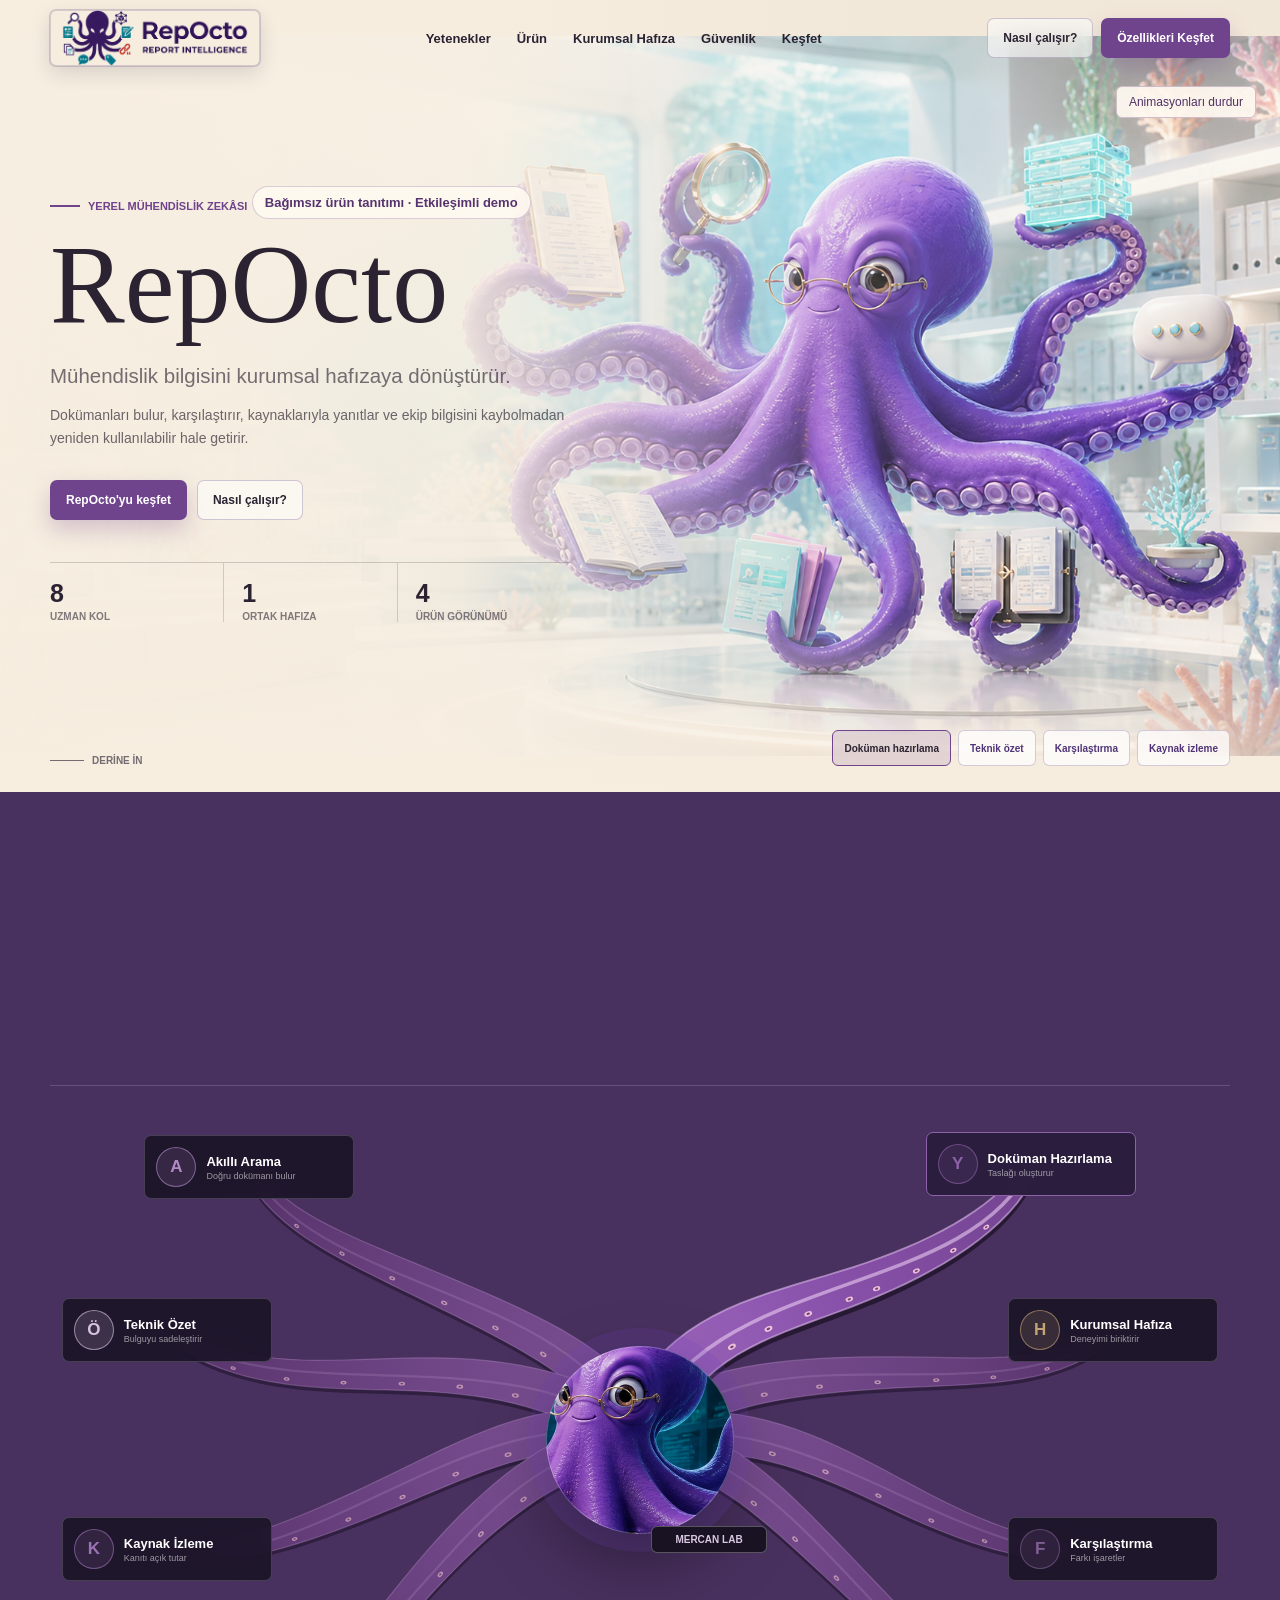
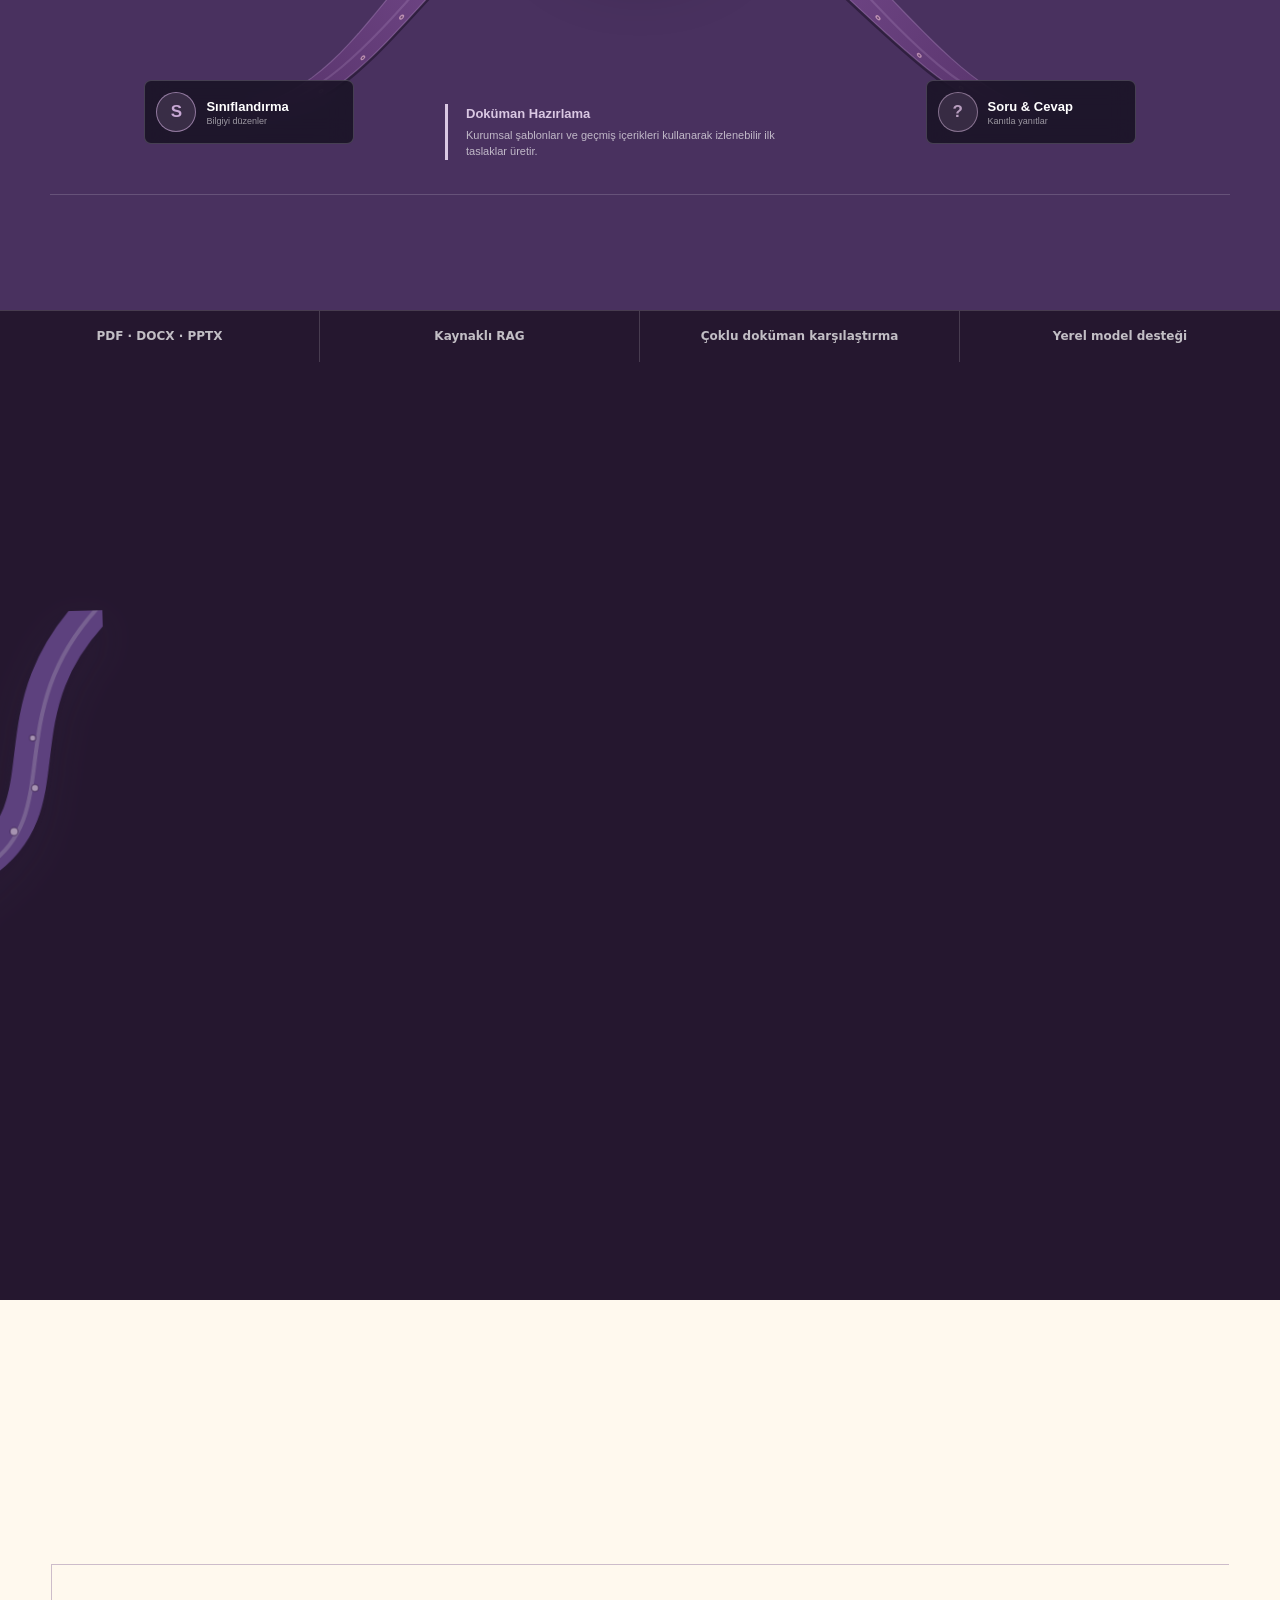
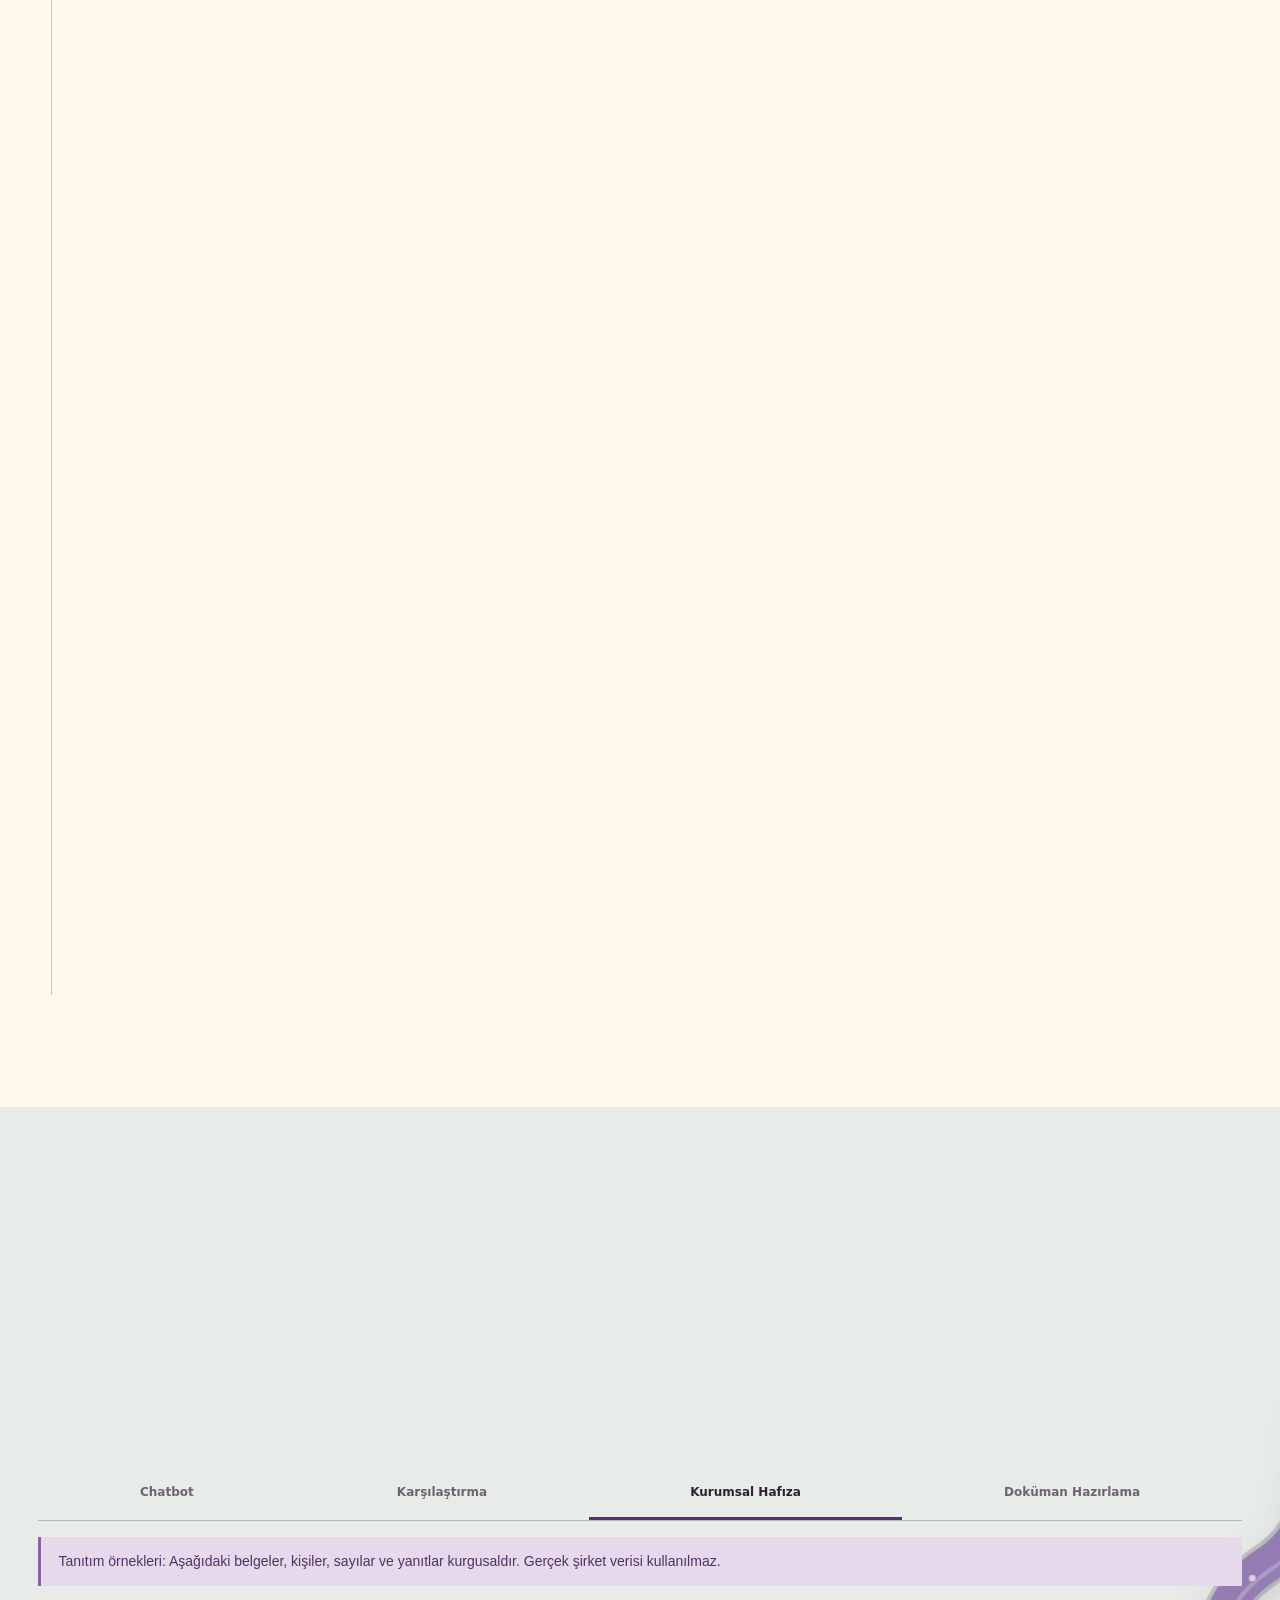
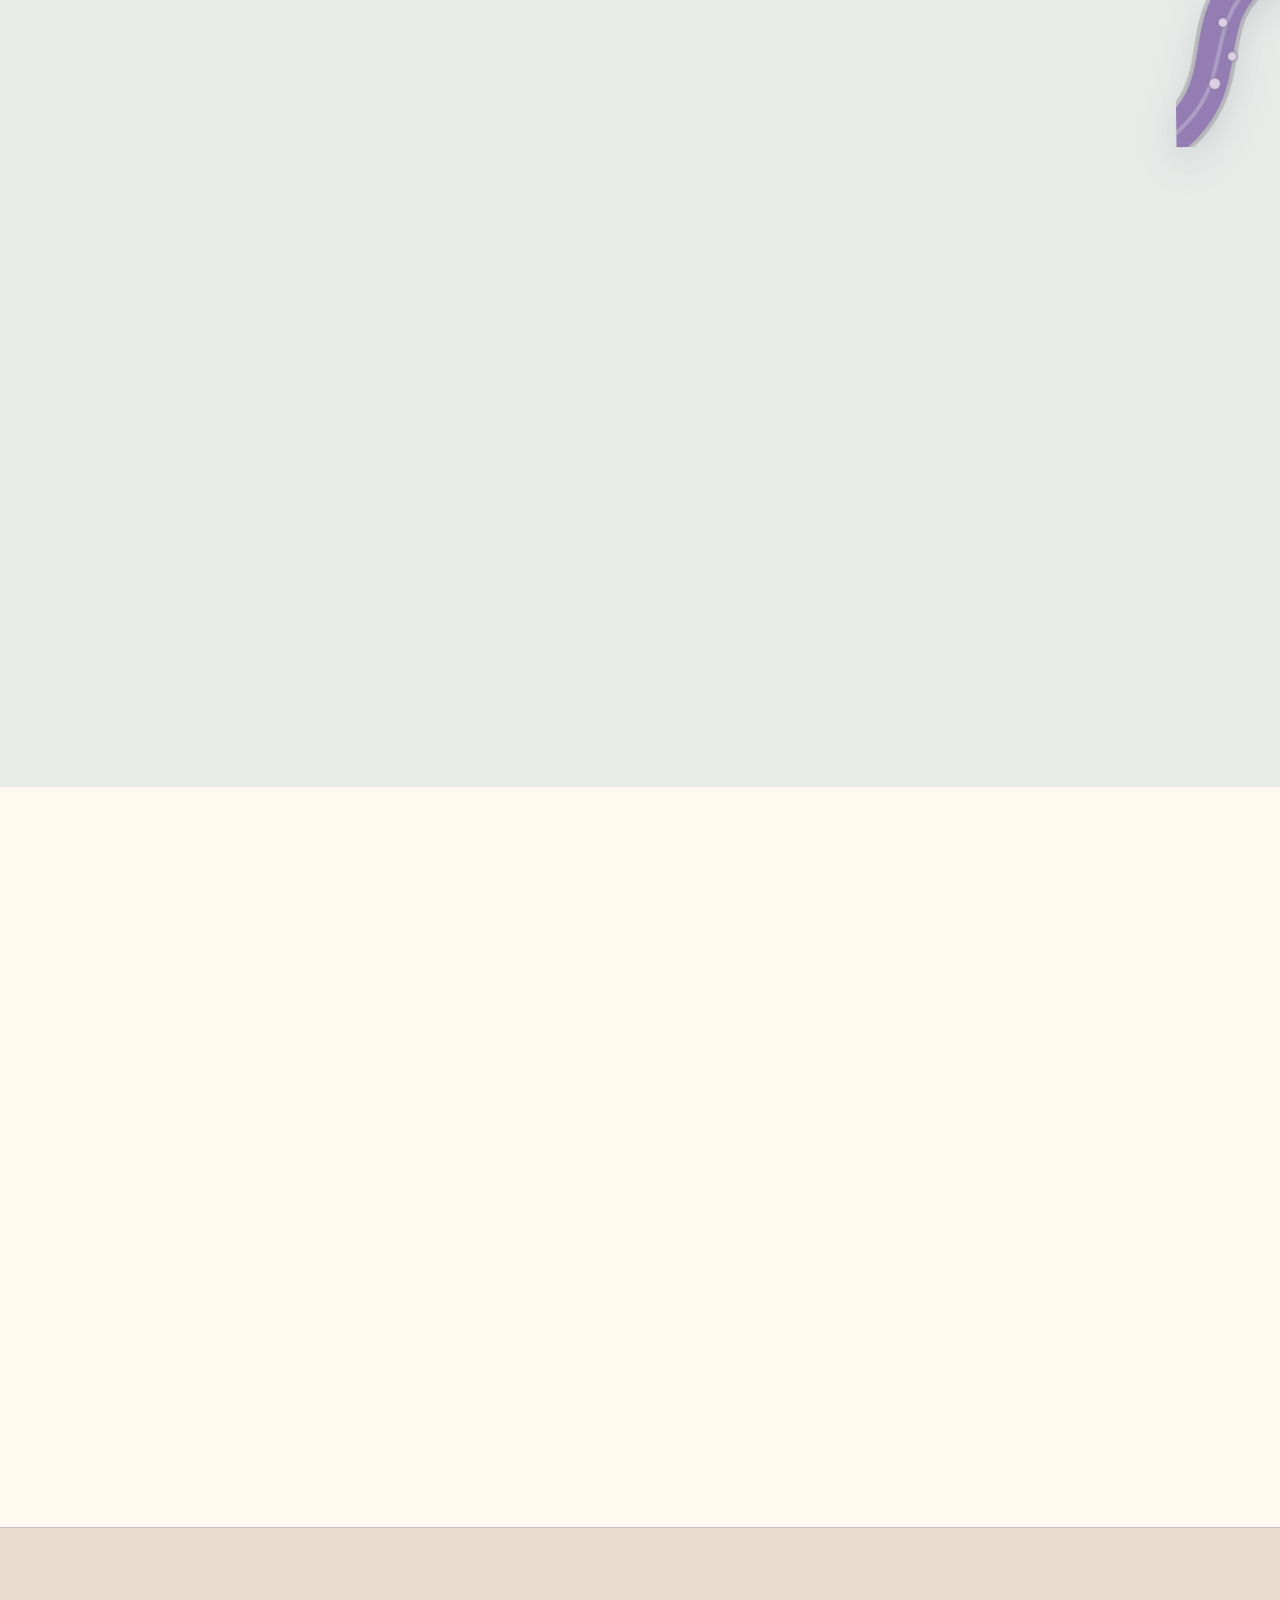
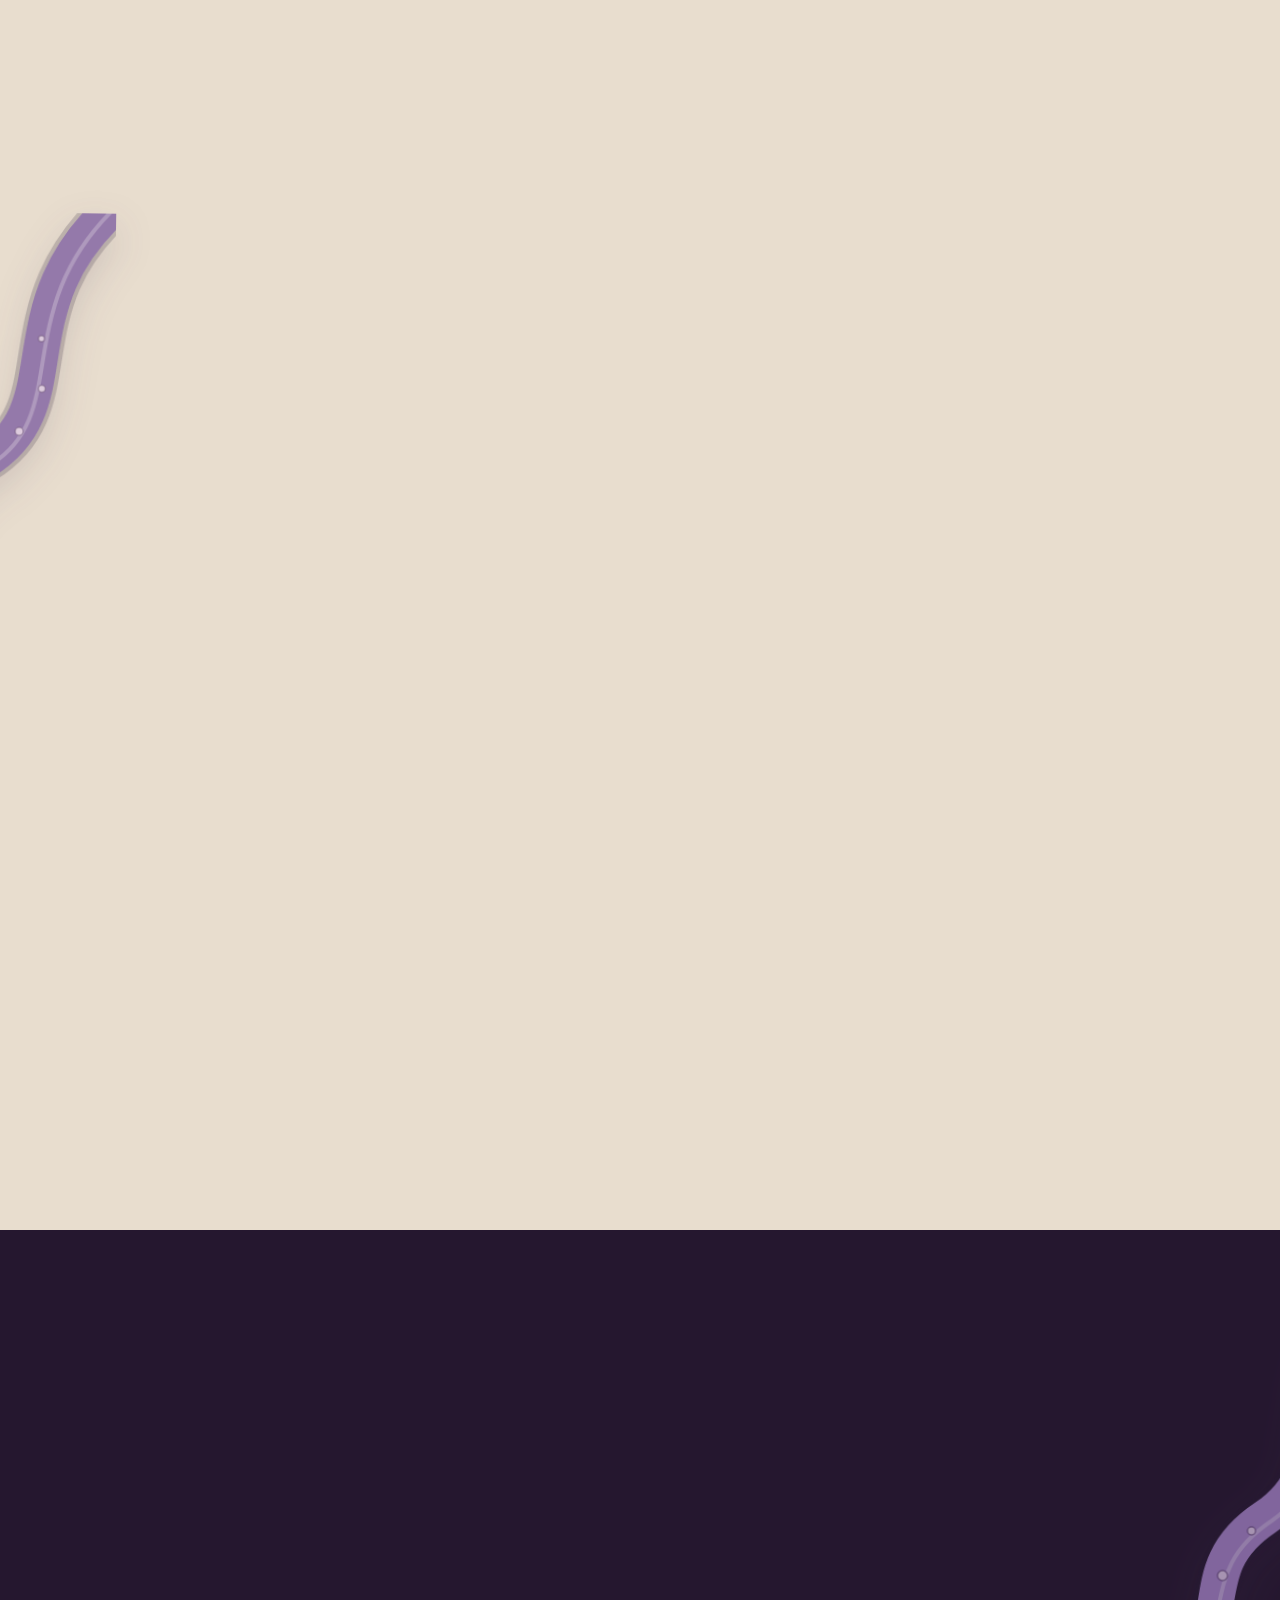
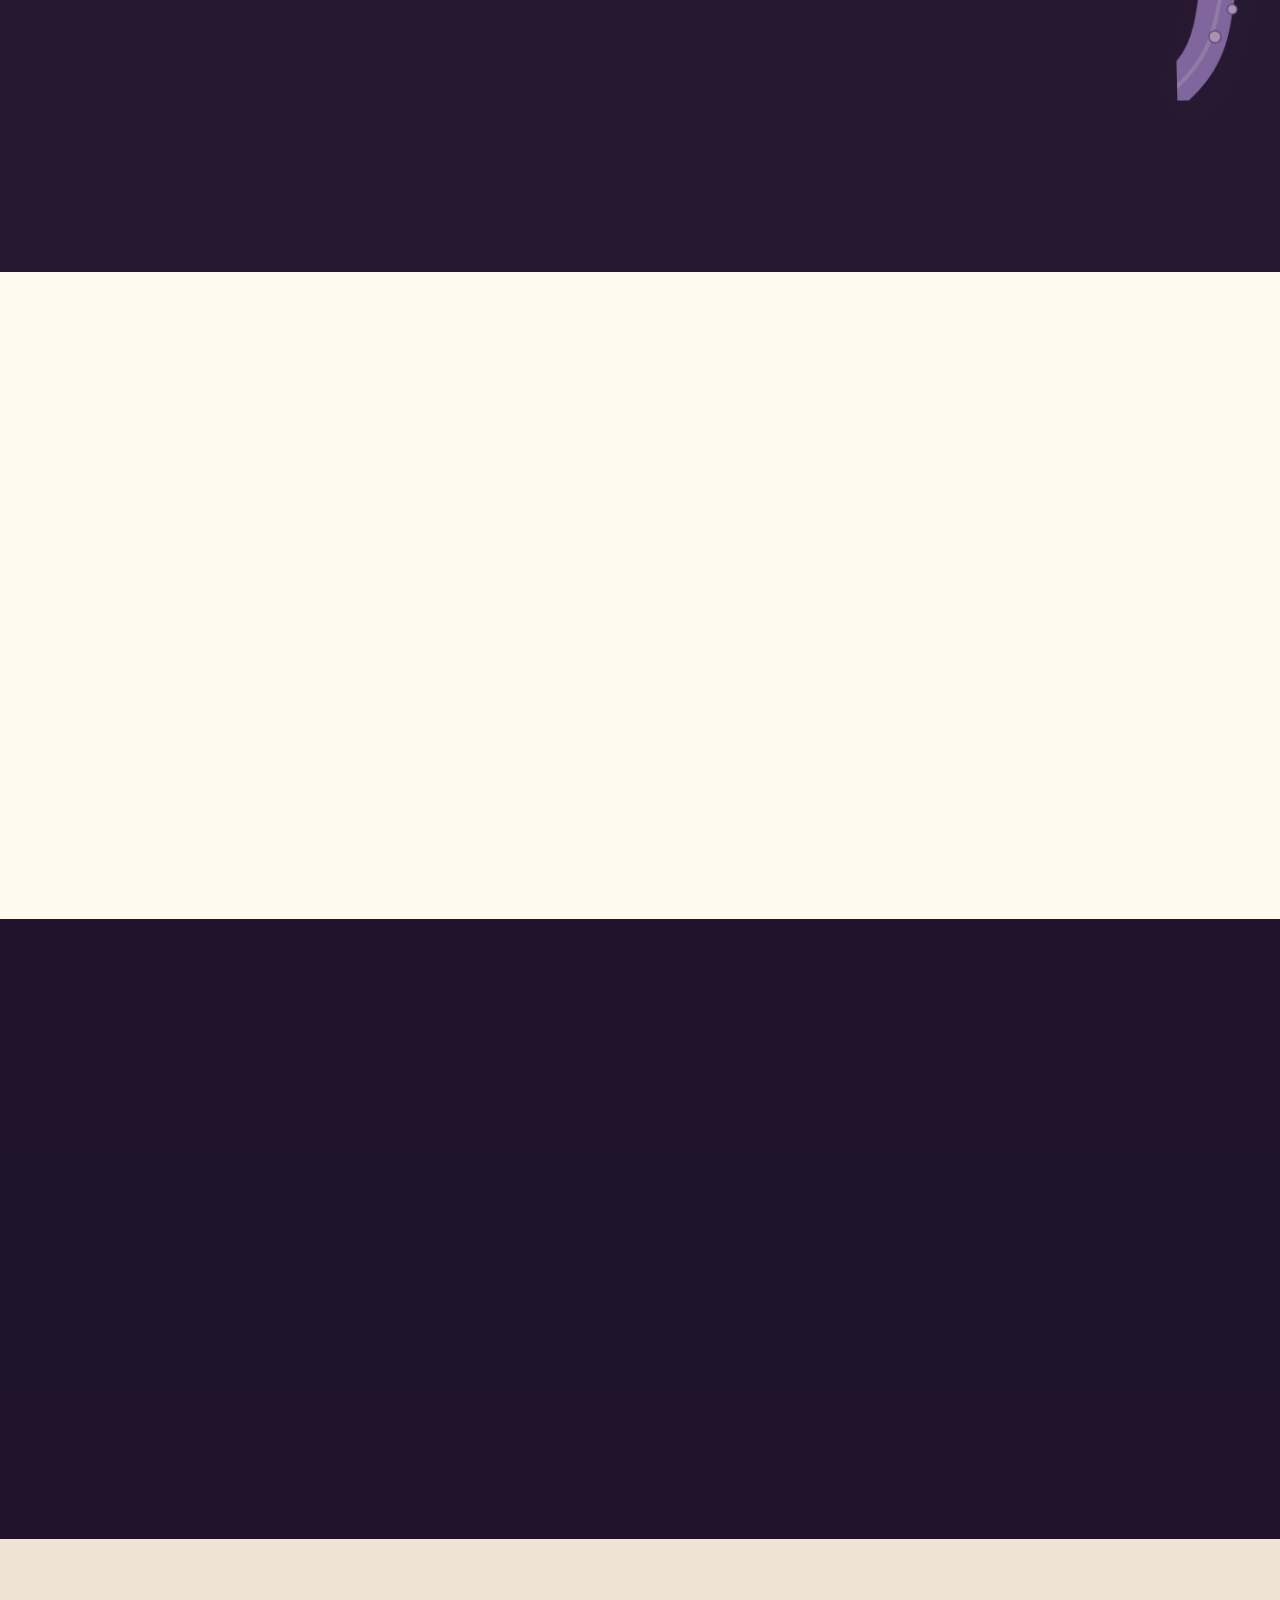
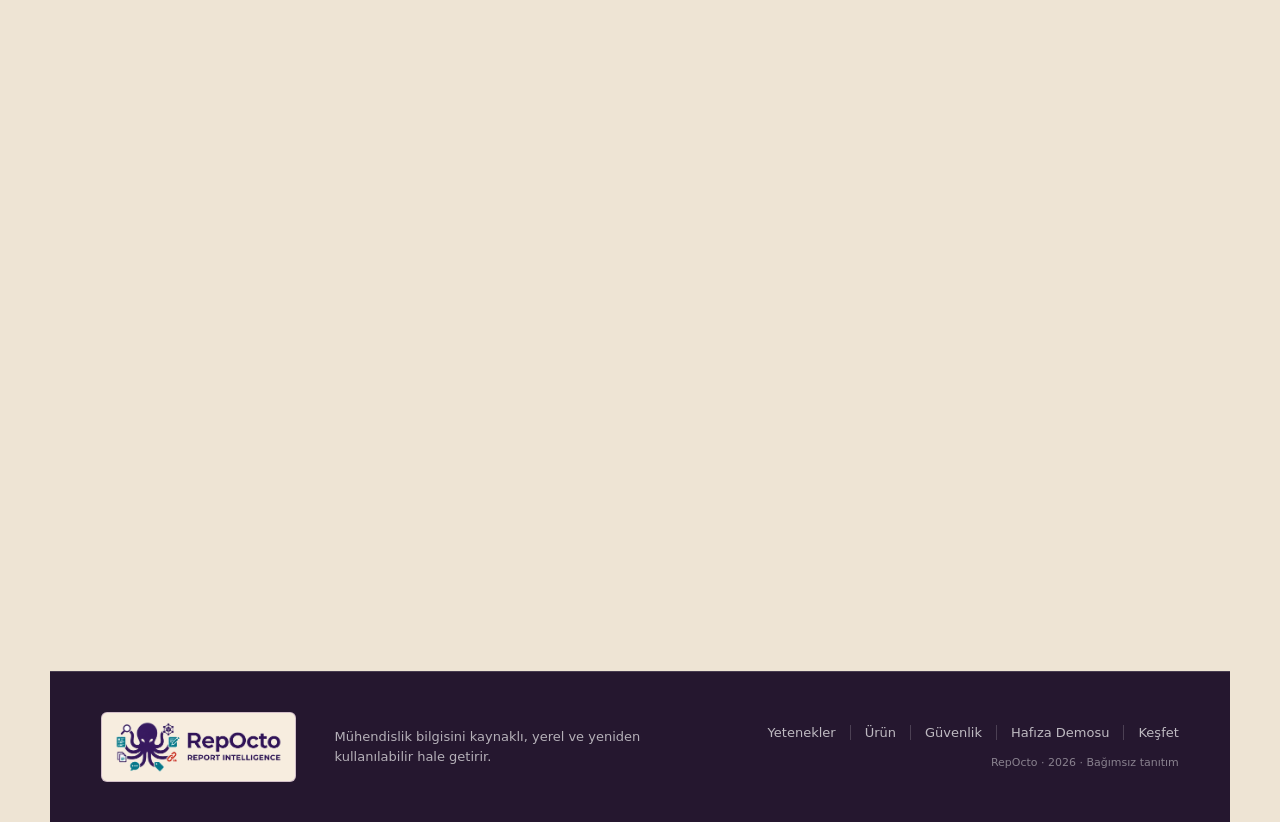
==== commit 1e9ee37c: "fix: harden preview pages and optimize showcase media" ====
--- a/index.html
+++ b/index.html
@@ -7,6 +7,7 @@
   <title>RepOcto | Mercan Lab</title>
   <meta http-equiv="Content-Security-Policy" content="default-src 'self'; script-src 'self'; script-src-attr 'none'; style-src 'self'; style-src-attr 'none'; img-src 'self' data:; media-src 'self'; font-src 'none'; connect-src 'none'; form-action 'none'; frame-src 'none'; object-src 'none'; base-uri 'none'; worker-src 'none'; manifest-src 'none'">
   <meta name="referrer" content="no-referrer">
+  <meta name="robots" content="noindex, nofollow">
   <link rel="icon" type="image/svg+xml" href="assets/repocto-favicon.svg">
   <link rel="stylesheet" href="css/site.css">
   <link rel="stylesheet" href="css/sections.css">
@@ -39,7 +40,7 @@
 
   <main id="ana-icerik">
     <section class="hero" data-tentacle-stage data-origin-x="0.72" data-origin-y="0.52">
-      <video class="hero-image hero-video" autoplay muted loop playsinline preload="auto" poster="assets/repocto-hero-coral-v3.png" aria-label="Aydınlık deniz altı mühendislik laboratuvarında teknik dokümanları inceleyen RepOcto animasyonu">
+      <video class="hero-image hero-video" autoplay muted loop playsinline preload="auto" poster="assets/repocto-hero-coral-v3.webp" aria-label="Aydınlık deniz altı mühendislik laboratuvarında teknik dokümanları inceleyen RepOcto animasyonu">
         <source src="assets/repocto-hero-loop-v2.mp4" type="video/mp4">
       </video>
       <div class="hero-content">
@@ -92,7 +93,7 @@
       </div>
     </section>
 
-    <div class="legacy-raporhub-bottom">
+    <div class="repocto-content">
       <section class="trust-strip" aria-label="RepOcto temel özellikleri">
         <div>PDF · DOCX · PPTX</div>
         <div>Kaynaklı RAG</div>
@@ -110,7 +111,7 @@
           <div class="proof-layout">
             <figure class="proof-visual reveal">
               <video class="proof-video" autoplay muted loop playsinline preload="metadata" poster="assets/knowledge-system.webp" aria-label="Dokümanların yerel işleme ve kaynaklı cevap akışında birleşmesini gösteren hareketli teknik görsel">
-                <source src="assets/raporhub-knowledge-loop.mp4" type="video/mp4">
+                <source src="assets/repocto-knowledge-loop.mp4" type="video/mp4">
                 <img src="assets/knowledge-system.webp" alt="Dokümanların yerel işleme ve kaynaklı cevap akışında birleşmesini gösteren teknik illüstrasyon" width="1536" height="1024">
               </video>
               <figcaption>Belge → yerel işleme → retrieval → kaynaklı çıktı</figcaption>
@@ -381,7 +382,7 @@
       </section>
 
       <section class="final-cta">
-        <img src="assets/repocto-memory-network.png" alt="Birbirine bağlanan teknik doküman ve kaynaklardan oluşan kurumsal hafıza ağı" width="2752" height="1536" loading="lazy">
+        <img src="assets/repocto-memory-network.webp" alt="Birbirine bağlanan teknik doküman ve kaynaklardan oluşan kurumsal hafıza ağı" width="2752" height="1536" loading="lazy">
         <div class="final-cta-shade" aria-hidden="true"></div>
         <div class="final-cta-content reveal">
           <p class="eyebrow">DOKÜMANLARINIZI HAFIZAYA DÖNÜŞTÜRÜN</p>
@@ -415,7 +416,7 @@
     </div>
   </main>
 
-  <div class="legacy-raporhub-bottom">
+  <div class="repocto-content">
     <footer class="site-footer">
       <div class="footer-main">
         <div class="footer-brand"><img class="footer-logo" src="assets/repocto-wordmark.png" alt="RepOcto"></div>
--- a/css/site.css
+++ b/css/site.css
@@ -537,7 +537,7 @@
   height: 188px;
   border: 1px solid rgba(255, 255, 255, 0.26);
   border-radius: 50%;
-  background: var(--purple) url("../assets/repocto-hero.png") 72% 38% / 500% auto no-repeat;
+  background: var(--purple) url("../assets/repocto-hero.webp") 72% 38% / 500% auto no-repeat;
   box-shadow: 0 0 0 18px rgba(111, 67, 192, 0.16), 0 28px 70px rgba(0, 0, 0, 0.38);
   transform: translate(-50%, -50%);
 }
@@ -820,7 +820,7 @@
 }
 
 .theme-coral img.hero-image {
-  content: url("../assets/repocto-hero-coral-v3.png");
+  content: url("../assets/repocto-hero-coral-v3.webp");
   filter: saturate(0.86) contrast(1.03);
 }
 
@@ -1412,7 +1412,7 @@
   }
 }
 
-/* Mercan Lab: complete RaporHub information architecture */
+/* Mercan Lab: RepOcto information architecture */
 .hero-description {
   max-width: 560px;
   margin: 12px 0 0;
--- a/css/sections.css
+++ b/css/sections.css
@@ -1,4 +1,4 @@
-.legacy-raporhub-bottom {
+.repocto-content {
   --ink: #25172f;
   --ink-soft: #35203f;
   --ink-muted: #4a3455;
@@ -23,7 +23,7 @@
   letter-spacing: 0;
 }
 
-@scope (.legacy-raporhub-bottom) {
+@scope (.repocto-content) {
 :root {
   --ink: #25172f;
   --ink-soft: #35203f;
@@ -1018,26 +1018,26 @@
 }
 }
 
-.legacy-raporhub-bottom .tentacle-zone > .section-shell {
+.repocto-content .tentacle-zone > .section-shell {
   position: relative;
   z-index: 2;
 }
 
-.legacy-raporhub-bottom .eyebrow::before {
+.repocto-content .eyebrow::before {
   content: none;
 }
 
-.legacy-raporhub-bottom .edge-tentacle-right use {
+.repocto-content .edge-tentacle-right use {
   transform: none;
 }
 
-.legacy-raporhub-bottom .proof-visual img,
-.legacy-raporhub-bottom .memory-story-visual img,
-.legacy-raporhub-bottom .security-visual img {
+.repocto-content .proof-visual img,
+.repocto-content .memory-story-visual img,
+.repocto-content .security-visual img {
   filter: none;
 }
 
-.legacy-raporhub-bottom .proof-video {
+.repocto-content .proof-video {
   display: block;
   width: 100%;
   height: auto;
@@ -1048,21 +1048,21 @@
   background: var(--ink-soft);
 }
 
-.legacy-raporhub-bottom .footer-brand {
+.repocto-content .footer-brand {
   border: 1px solid rgba(122, 82, 147, 0.3);
   border-radius: 6px;
   padding: 7px 12px;
   background: #f7eddf;
 }
 
-.legacy-raporhub-bottom .footer-logo {
+.repocto-content .footer-logo {
   width: auto;
   height: 54px;
   max-width: 270px;
 }
 
 @media (max-width: 640px) {
-  .legacy-raporhub-bottom .proof-video {
+  .repocto-content .proof-video {
     height: auto;
     aspect-ratio: 16 / 9;
   }
--- a/css/showcase.css
+++ b/css/showcase.css
@@ -47,6 +47,7 @@
 }
 .error-page { display: grid; min-height: 100svh; place-items: center; padding: 32px; }
 .error-panel { max-width: 640px; padding: 40px; background: #fffaf1; border-radius: 16px; }
+.error-panel .eyebrow { color: #70438d; }
 @media (max-width: 680px) {
   .showcase-badge { max-width: 100%; font-size: 12px; }
   .motion-toggle { right: 16px; top: auto; bottom: 12px; }
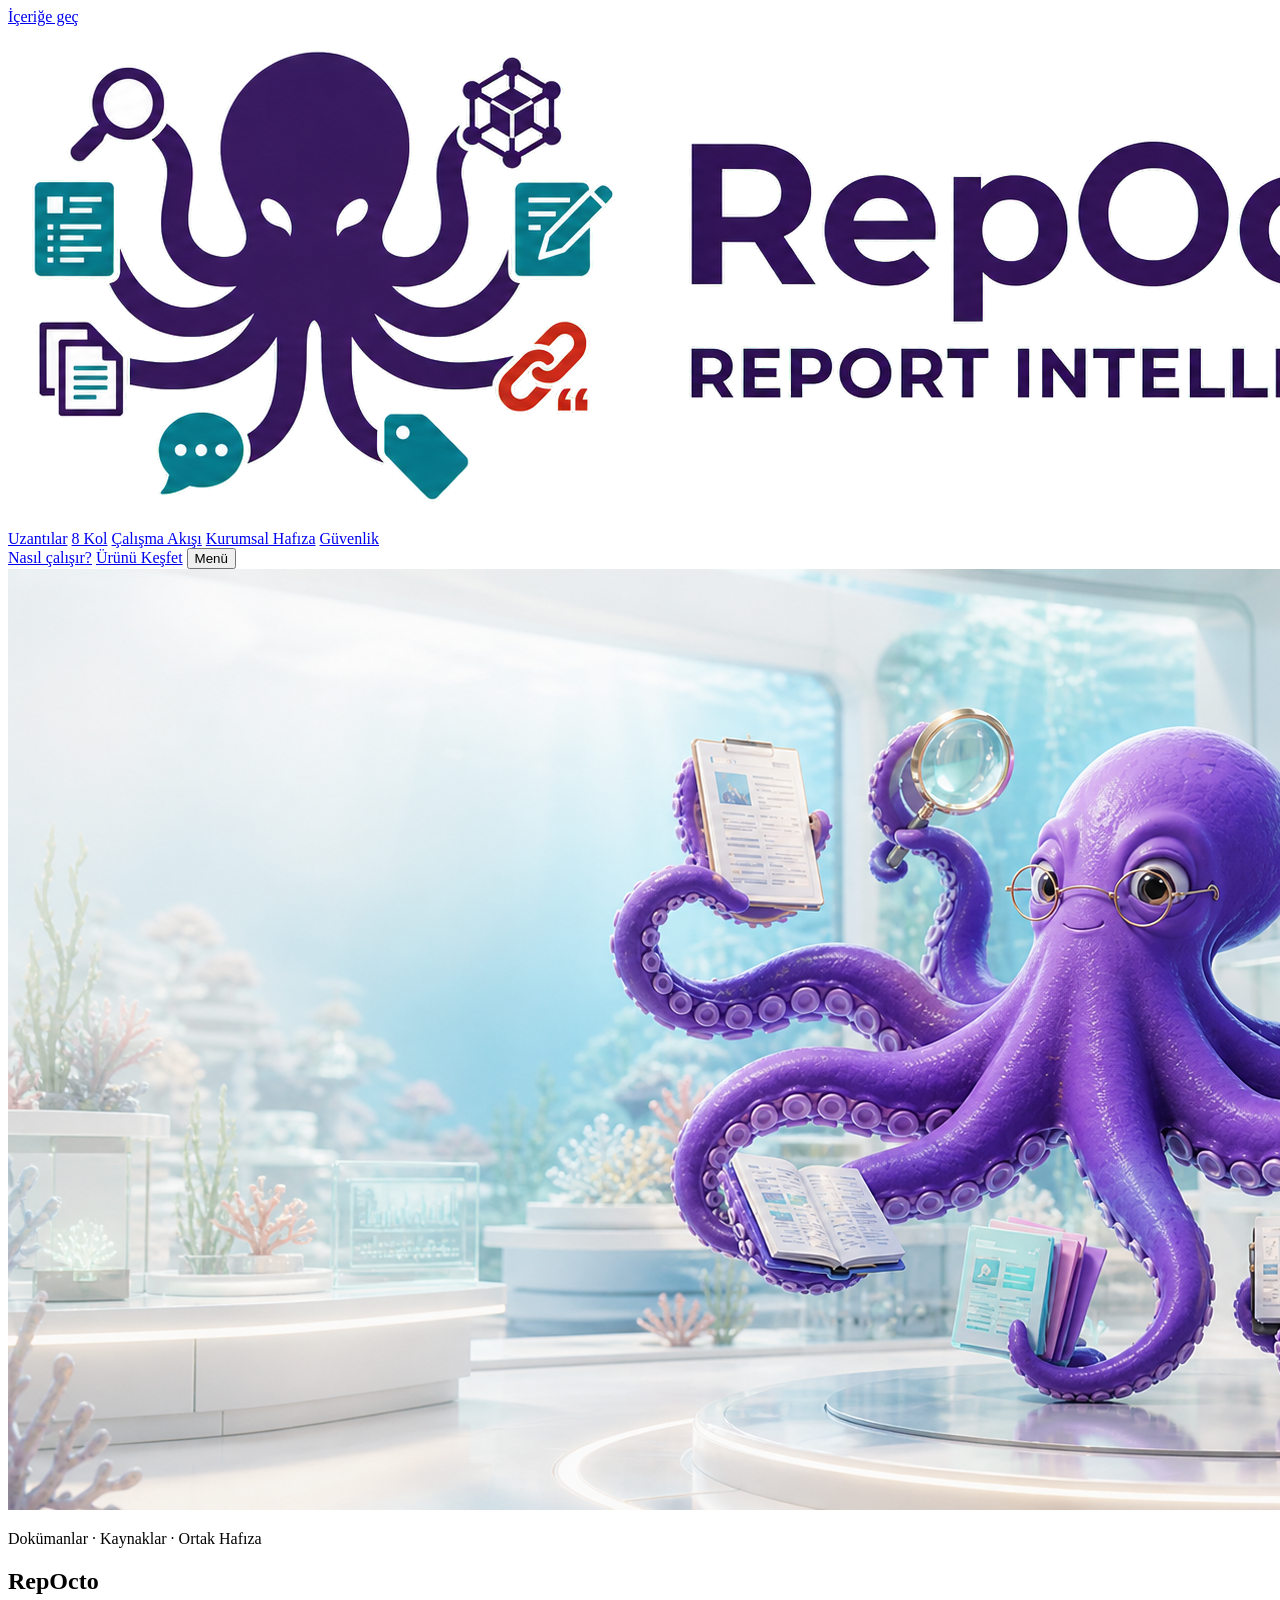
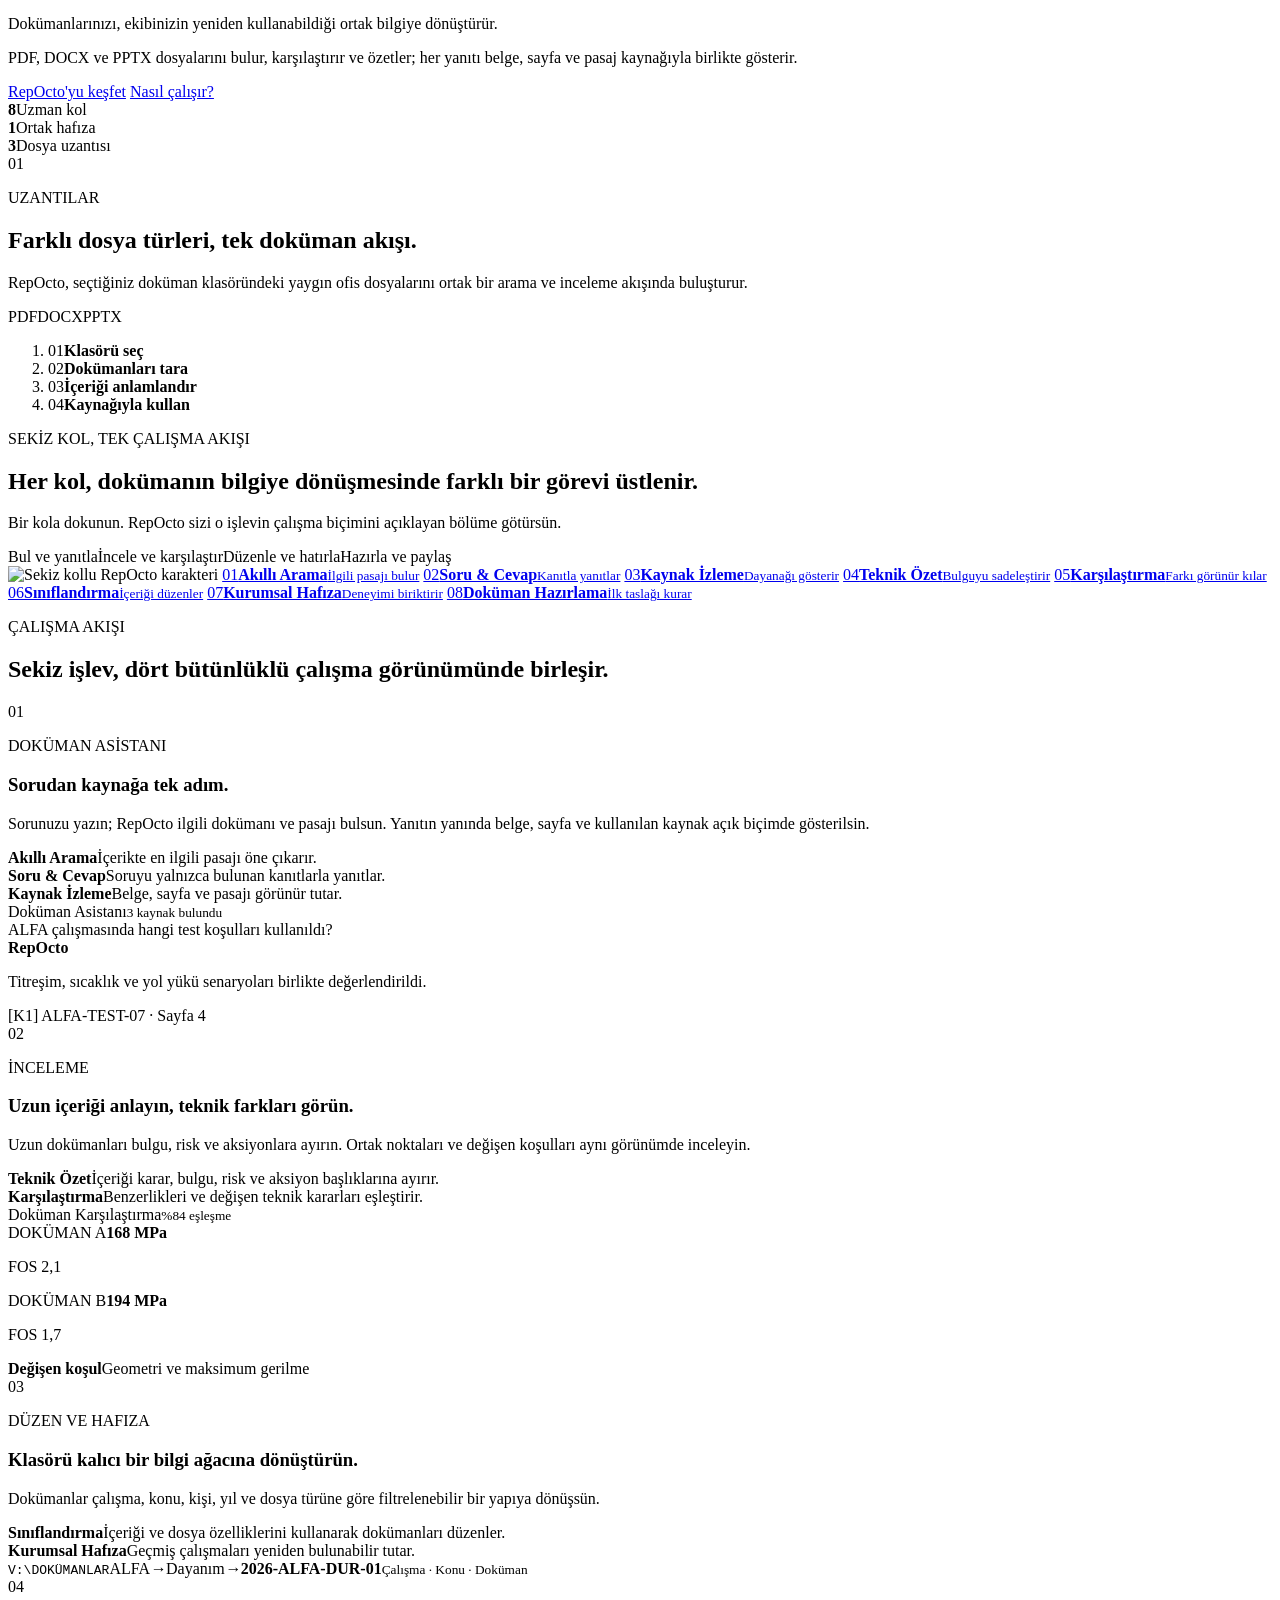
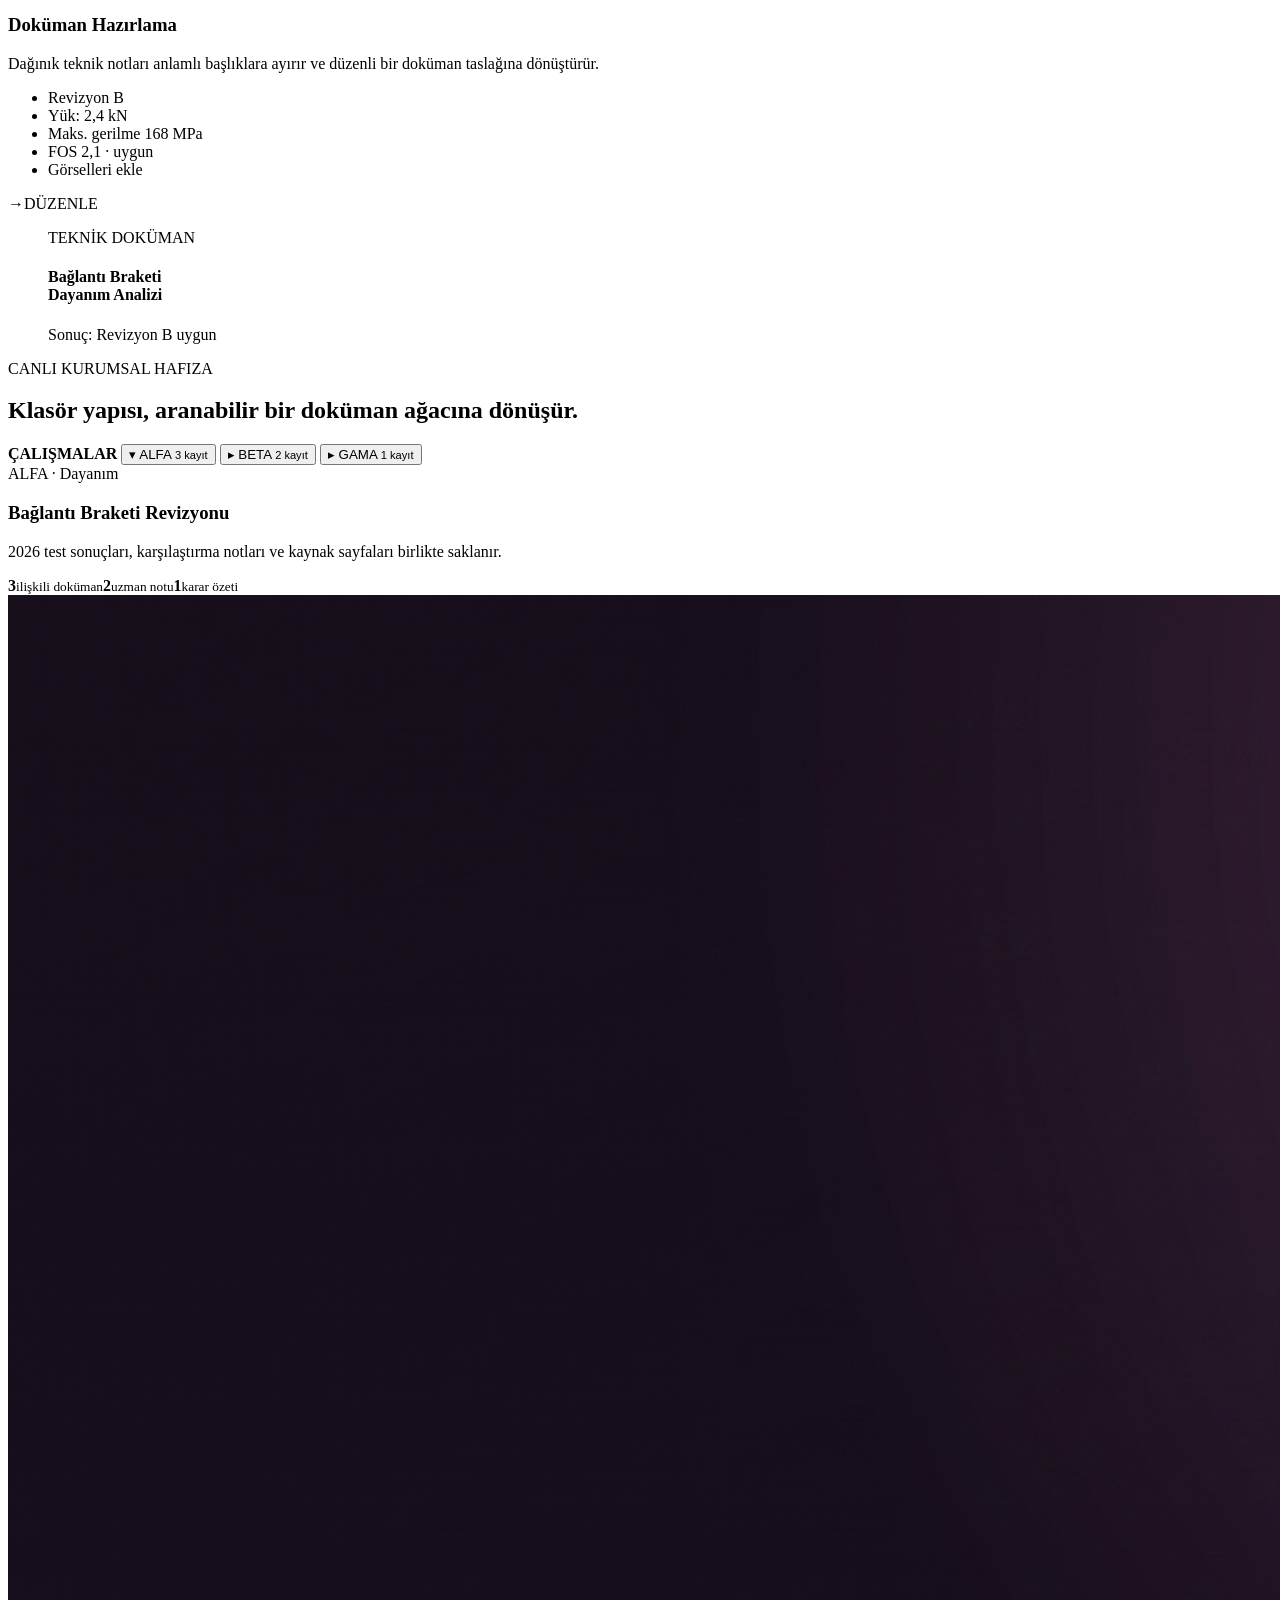
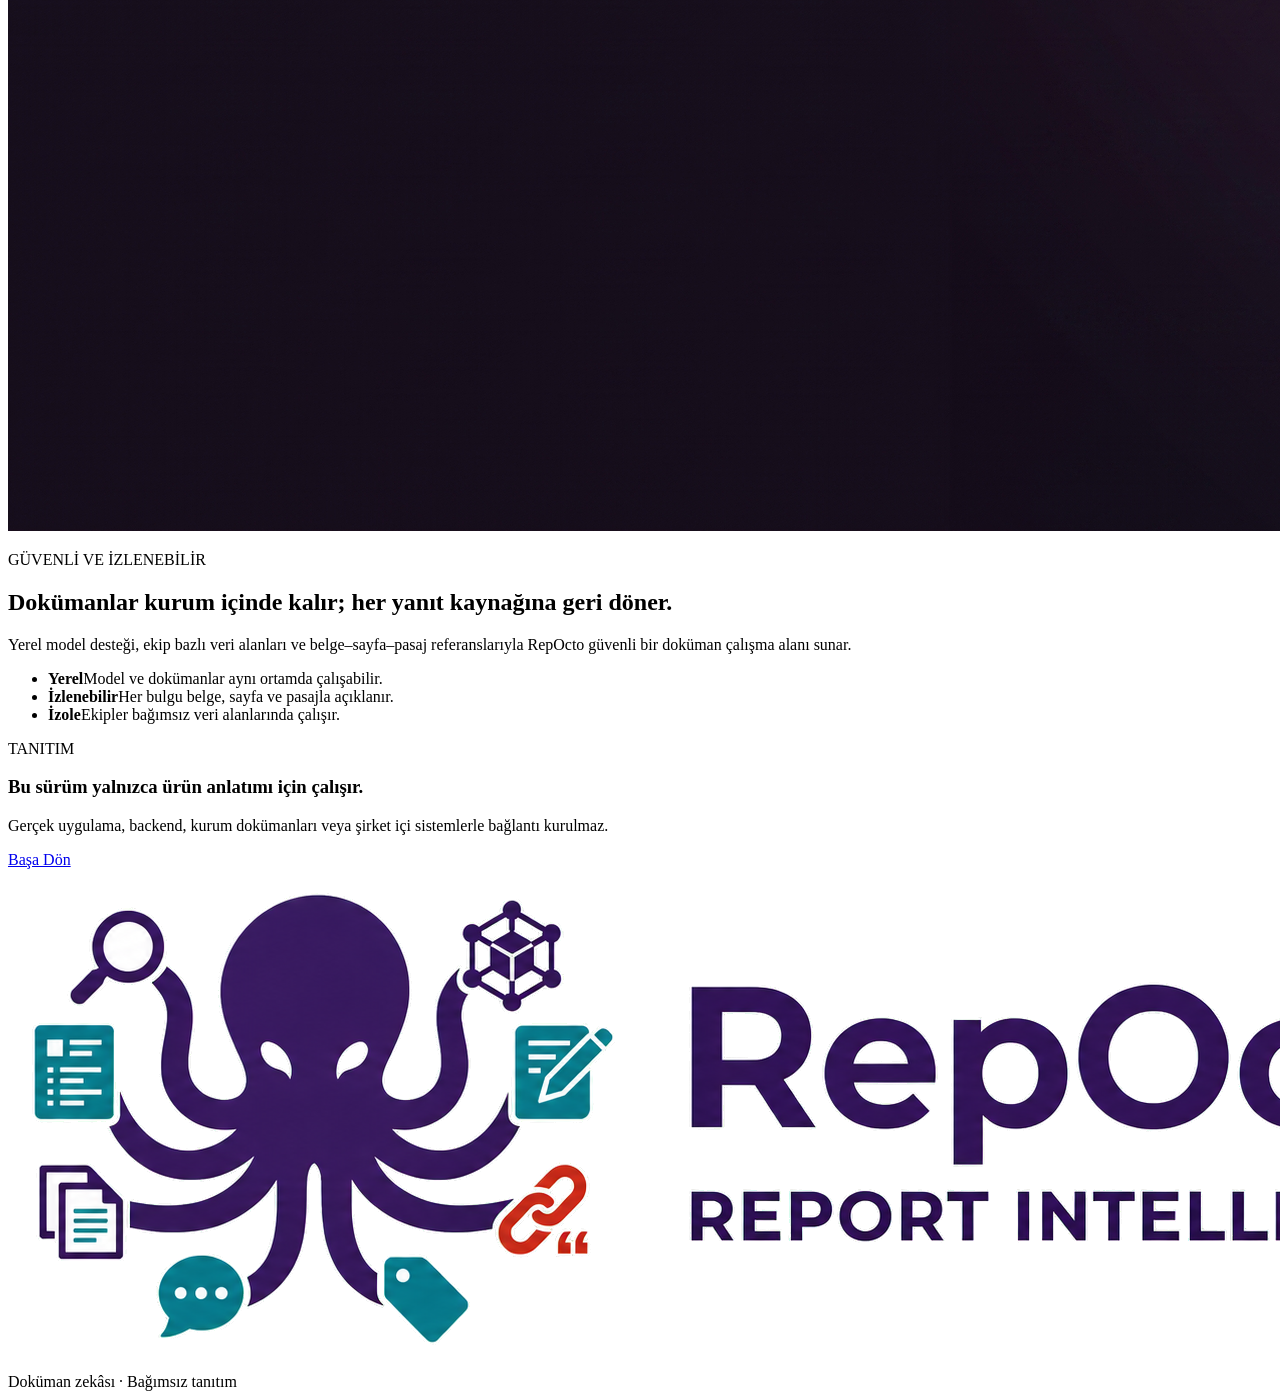
==== commit 408ae108: "feat: switch public landing to isolated RepOcto V2" ====
--- a/index.html
+++ b/index.html
@@ -3,441 +3,207 @@
 <head>
   <meta charset="utf-8">
   <meta name="viewport" content="width=device-width, initial-scale=1">
-  <meta name="description" content="RepOcto Mercan Lab, mühendislik dokümanlarını kaynaklı yapay zekâ ve kurumsal hafızayla tek çalışma alanında buluşturur.">
-  <title>RepOcto | Mercan Lab</title>
+  <meta name="description" content="RepOcto, mühendislik dokümanlarını aranabilir, karşılaştırılabilir ve kaynakları izlenebilir ortak bilgiye dönüştüren bağımsız ürün tanıtımıdır.">
+  <title>RepOcto | Doküman Zekâsı</title>
   <meta http-equiv="Content-Security-Policy" content="default-src 'self'; script-src 'self'; script-src-attr 'none'; style-src 'self'; style-src-attr 'none'; img-src 'self' data:; media-src 'self'; font-src 'none'; connect-src 'none'; form-action 'none'; frame-src 'none'; object-src 'none'; base-uri 'none'; worker-src 'none'; manifest-src 'none'">
   <meta name="referrer" content="no-referrer">
   <meta name="robots" content="noindex, nofollow">
   <link rel="icon" type="image/svg+xml" href="assets/repocto-favicon.svg">
-  <link rel="stylesheet" href="css/site.css">
-  <link rel="stylesheet" href="css/sections.css">
-  <link rel="stylesheet" href="css/memory.css">
-  <link rel="stylesheet" href="css/showcase.css">
-  <script src="js/site.js" defer></script>
-  <script src="js/memory-demo.js" defer></script>
+  <link rel="stylesheet" href="css/repocto-v2-public.css">
+  <script src="js/repocto-v2-public.js" defer></script>
 </head>
-<body class="theme-coral">
-  <a class="skip-link" href="#ana-icerik">İçeriğe geç</a>
-
-  <header class="site-nav">
-    <a class="brand-lockup" href="#ana-icerik" aria-label="RepOcto Mercan Lab ana sayfa">
-      <span class="brand-symbol" aria-hidden="true"></span>
-      <span class="brand-copy"><strong>RepOcto</strong><small>Document Intelligence</small></span>
+<body>
+  <a class="skip-link" href="#ana-anlatim">İçeriğe geç</a>
+  <div class="scroll-progress" aria-hidden="true"><span data-progress></span></div>
+
+  <header class="site-header" data-header>
+    <a class="brand" href="#ana-anlatim" aria-label="RepOcto ana anlatım">
+      <img src="assets/repocto-wordmark.png" alt="RepOcto" width="1565" height="500">
     </a>
-    <nav class="nav-links" aria-label="Ana navigasyon">
-      <a href="#yetenekler">Yetenekler</a>
-      <a href="#workspace">Ürün</a>
-      <a href="#memory">Kurumsal Hafıza</a>
-      <a href="#security">Güvenlik</a>
-      <a href="#kesfet">Keşfet</a>
+    <nav class="site-nav" id="site-nav" aria-label="Ana navigasyon" data-nav>
+      <a href="#uzantilar">Uzantılar</a>
+      <a href="#yetenekler">8 Kol</a>
+      <a href="#detaylar">Çalışma Akışı</a>
+      <a href="#hafiza">Kurumsal Hafıza</a>
+      <a href="#son">Güvenlik</a>
     </nav>
-    <div class="nav-actions">
-      <a class="theme-link" href="#workspace">Nasıl çalışır?</a>
-      <a class="button button-primary" href="#workspace">Özellikleri Keşfet</a>
-      <button class="menu-toggle" type="button" data-menu-toggle aria-expanded="false" aria-label="Menüyü aç">≡</button>
+    <div class="header-actions">
+      <a class="header-how" href="#uzantilar">Nasıl çalışır?</a>
+      <a class="button button-primary" href="#detaylar">Ürünü Keşfet</a>
+      <button class="menu-toggle" type="button" aria-controls="site-nav" aria-expanded="false" data-menu-toggle>Menü</button>
     </div>
   </header>
 
-  <main id="ana-icerik">
-    <section class="hero" data-tentacle-stage data-origin-x="0.72" data-origin-y="0.52">
-      <video class="hero-image hero-video" autoplay muted loop playsinline preload="auto" poster="assets/repocto-hero-coral-v3.webp" aria-label="Aydınlık deniz altı mühendislik laboratuvarında teknik dokümanları inceleyen RepOcto animasyonu">
+  <main>
+    <section class="hero section-snap" id="ana-anlatim" aria-labelledby="hero-title">
+      <video class="hero-video" autoplay muted loop playsinline preload="auto" poster="assets/repocto-hero-coral-v3.webp" aria-label="RepOcto ürün anlatım animasyonu">
         <source src="assets/repocto-hero-loop-v2.mp4" type="video/mp4">
       </video>
+      <div class="hero-shade" aria-hidden="true"></div>
       <div class="hero-content">
-        <div class="hero-copy">
-          <p class="eyebrow">Yerel mühendislik zekâsı</p>
-          <p class="showcase-badge">Bağımsız ürün tanıtımı · Etkileşimli demo</p>
-          <h1>RepOcto</h1>
-          <p class="hero-lead">Mühendislik bilgisini kurumsal hafızaya dönüştürür.</p>
-          <p class="hero-description">Dokümanları bulur, karşılaştırır, kaynaklarıyla yanıtlar ve ekip bilgisini kaybolmadan yeniden kullanılabilir hale getirir.</p>
-          <div class="hero-actions">
-            <a class="button button-primary" href="#workspace">RepOcto'yu keşfet</a>
-            <a class="button button-secondary" href="#workspace">Nasıl çalışır?</a>
-          </div>
-          <div class="hero-stats" aria-label="RepOcto temel özellikleri">
-            <div><strong data-count="8">8</strong><span>Uzman kol</span></div>
-            <div><strong data-count="1">1</strong><span>Ortak hafıza</span></div>
-            <div><strong data-count="4">4</strong><span>Ürün görünümü</span></div>
-          </div>
-        </div>
-      </div>
-      <span class="scroll-cue">Derine in</span>
-      <button class="motion-toggle" type="button" data-motion-toggle aria-pressed="false">Animasyonları durdur</button>
-      <div class="hero-skill-dock" aria-label="Öne çıkan yetenekler">
-        <button class="hero-skill active" type="button" data-skill="writing">Doküman hazırlama</button>
-        <button class="hero-skill" type="button" data-skill="summary">Teknik özet</button>
-        <button class="hero-skill" type="button" data-skill="compare">Karşılaştırma</button>
-        <button class="hero-skill" type="button" data-skill="citation">Kaynak izleme</button>
-      </div>
-    </section>
-
-    <section class="section capability-section" id="yetenekler">
-      <div class="section-inner">
-        <div class="section-heading reveal">
-          <h2>RepOcto'nun<br>çalışma masası.</h2>
-          <p>Sekiz kolun her biri farklı bir görevi üstlenir. Bir yeteneğe dokunarak görevini inceleyin.</p>
-        </div>
-        <div class="capability-stage" data-tentacle-stage data-active-skill="writing">
-          <canvas class="tentacle-canvas" aria-hidden="true"></canvas>
-          <div class="octo-core" aria-hidden="true"><span>Mercan Lab</span></div>
-          <button class="skill-node" type="button" data-skill="search"><span class="skill-node-icon">A</span><span><strong>Akıllı Arama</strong><small>Doğru dokümanı bulur</small></span></button>
-          <button class="skill-node active" type="button" data-skill="writing"><span class="skill-node-icon">Y</span><span><strong>Doküman Hazırlama</strong><small>Taslağı oluşturur</small></span></button>
-          <button class="skill-node" type="button" data-skill="summary"><span class="skill-node-icon">Ö</span><span><strong>Teknik Özet</strong><small>Bulguyu sadeleştirir</small></span></button>
-          <button class="skill-node" type="button" data-skill="memory"><span class="skill-node-icon">H</span><span><strong>Kurumsal Hafıza</strong><small>Deneyimi biriktirir</small></span></button>
-          <button class="skill-node" type="button" data-skill="citation"><span class="skill-node-icon">K</span><span><strong>Kaynak İzleme</strong><small>Kanıtı açık tutar</small></span></button>
-          <button class="skill-node" type="button" data-skill="compare"><span class="skill-node-icon">F</span><span><strong>Karşılaştırma</strong><small>Farkı işaretler</small></span></button>
-          <button class="skill-node" type="button" data-skill="category"><span class="skill-node-icon">S</span><span><strong>Sınıflandırma</strong><small>Bilgiyi düzenler</small></span></button>
-          <button class="skill-node" type="button" data-skill="qa"><span class="skill-node-icon">?</span><span><strong>Soru &amp; Cevap</strong><small>Kanıtla yanıtlar</small></span></button>
-          <aside class="skill-detail" data-skill-detail aria-live="polite"><strong>Doküman Hazırlama</strong><p>Kurumsal şablonları ve geçmiş içerikleri kullanarak izlenebilir ilk taslaklar üretir.</p></aside>
-        </div>
-      </div>
-    </section>
-
-    <div class="repocto-content">
-      <section class="trust-strip" aria-label="RepOcto temel özellikleri">
-        <div>PDF · DOCX · PPTX</div>
-        <div>Kaynaklı RAG</div>
-        <div>Çoklu doküman karşılaştırma</div>
-        <div>Yerel model desteği</div>
-      </section>
-
-      <section class="proof-band dark-band tentacle-zone">
-        <svg class="edge-tentacle edge-tentacle-left edge-tentacle-a" viewBox="0 0 220 430" aria-hidden="true"><use href="#repocto-tentacle" width="220" height="430"></use></svg>
-        <div class="section-shell">
-          <div class="section-heading reveal">
-            <p class="eyebrow">DAĞINIK BİLGİDEN TEK HAFIZAYA</p>
-            <h2>Bir dokümanı bulmaktan, geçmiş kararı yeniden kullanmaya kadar tek çalışma alanı.</h2>
-          </div>
-          <div class="proof-layout">
-            <figure class="proof-visual reveal">
-              <video class="proof-video" autoplay muted loop playsinline preload="metadata" poster="assets/knowledge-system.webp" aria-label="Dokümanların yerel işleme ve kaynaklı cevap akışında birleşmesini gösteren hareketli teknik görsel">
-                <source src="assets/repocto-knowledge-loop.mp4" type="video/mp4">
-                <img src="assets/knowledge-system.webp" alt="Dokümanların yerel işleme ve kaynaklı cevap akışında birleşmesini gösteren teknik illüstrasyon" width="1536" height="1024">
-              </video>
-              <figcaption>Belge → yerel işleme → retrieval → kaynaklı çıktı</figcaption>
-            </figure>
-            <div class="proof-copy reveal">
-              <p class="section-kicker">Kurumsal doküman zekâsı</p>
-              <h3>Dokümanlar yalnızca arşivlenmez; birbirine bağlanır.</h3>
-              <p>Dosya yolu, araç, çalışma, kişi, yıl ve teknik konu aynı bilgi katmanında birleşir. Bir ekibin ürettiği sonuç, yıllar sonra başka bir ekip için bulunabilir ve açıklanabilir kalır.</p>
-              <ul class="check-list">
-                <li>Belge kodu, başlık ve içerikten otomatik metadata</li>
-                <li>Keyword, embedding ve metadata birlikte değerlendirilir</li>
-                <li>Yanıtın dayanağı, ilgili doküman pasajlarıyla birlikte incelenir</li>
-              </ul>
-              <a class="text-link" href="#memory-explorer">Kurumsal hafıza görünümünü aç <span aria-hidden="true">→</span></a>
+        <p class="hero-overline">Dokümanlar · Kaynaklar · Ortak Hafıza</p>
+        <h1 id="hero-title">RepOcto</h1>
+        <p class="hero-statement">Dokümanlarınızı, ekibinizin yeniden kullanabildiği ortak bilgiye dönüştürür.</p>
+        <p class="hero-description">PDF, DOCX ve PPTX dosyalarını bulur, karşılaştırır ve özetler; her yanıtı belge, sayfa ve pasaj kaynağıyla birlikte gösterir.</p>
+        <div class="hero-actions">
+          <a class="button button-primary" href="#uzantilar">RepOcto'yu keşfet</a>
+          <a class="button button-secondary" href="#yetenekler">Nasıl çalışır?</a>
+        </div>
+        <div class="hero-facts" aria-label="RepOcto kısa özeti">
+          <div><strong>8</strong><span>Uzman kol</span></div>
+          <div><strong>1</strong><span>Ortak hafıza</span></div>
+          <div><strong>3</strong><span>Dosya uzantısı</span></div>
+        </div>
+      </div>
+    </section>
+
+    <section class="extensions section-snap" id="uzantilar" aria-labelledby="extensions-title">
+      <div class="section-shell extensions-layout reveal">
+        <div class="section-number" aria-hidden="true">01</div>
+        <div>
+          <p class="eyebrow">UZANTILAR</p>
+          <h2 id="extensions-title">Farklı dosya türleri, tek doküman akışı.</h2>
+          <p class="section-lead">RepOcto, seçtiğiniz doküman klasöründeki yaygın ofis dosyalarını ortak bir arama ve inceleme akışında buluşturur.</p>
+        </div>
+        <div class="format-display" aria-label="Desteklenen dosya türleri">
+          <span>PDF</span><i></i><span>DOCX</span><i></i><span>PPTX</span>
+        </div>
+        <ol class="document-flow">
+          <li><span>01</span><strong>Klasörü seç</strong></li>
+          <li><span>02</span><strong>Dokümanları tara</strong></li>
+          <li><span>03</span><strong>İçeriği anlamlandır</strong></li>
+          <li><span>04</span><strong>Kaynağıyla kullan</strong></li>
+        </ol>
+      </div>
+    </section>
+
+    <section class="octopus-navigation section-snap" id="yetenekler" aria-labelledby="octopus-title">
+      <div class="section-shell octopus-layout">
+        <div class="octopus-intro reveal">
+          <p class="eyebrow eyebrow-light">SEKİZ KOL, TEK ÇALIŞMA AKIŞI</p>
+          <h2 id="octopus-title">Her kol, dokümanın bilgiye dönüşmesinde farklı bir görevi üstlenir.</h2>
+          <p>Bir kola dokunun. RepOcto sizi o işlevin çalışma biçimini açıklayan bölüme götürsün.</p>
+          <div class="octopus-groups">
+            <span>Bul ve yanıtla</span><span>İncele ve karşılaştır</span><span>Düzenle ve hatırla</span><span>Hazırla ve paylaş</span>
+          </div>
+        </div>
+
+        <div class="octopus-stage reveal" data-octopus-stage>
+          <img class="octopus-character" src="assets/repocto-octopus-public.svg" alt="Sekiz kollu RepOcto karakteri">
+          <a class="arm arm-l1" href="#arama"><span>01</span><strong>Akıllı Arama</strong><small>İlgili pasajı bulur</small></a>
+          <a class="arm arm-r1" href="#soru"><span>02</span><strong>Soru &amp; Cevap</strong><small>Kanıtla yanıtlar</small></a>
+          <a class="arm arm-l2" href="#kaynak"><span>03</span><strong>Kaynak İzleme</strong><small>Dayanağı gösterir</small></a>
+          <a class="arm arm-r2" href="#ozet"><span>04</span><strong>Teknik Özet</strong><small>Bulguyu sadeleştirir</small></a>
+          <a class="arm arm-l3" href="#karsilastirma"><span>05</span><strong>Karşılaştırma</strong><small>Farkı görünür kılar</small></a>
+          <a class="arm arm-r3" href="#siniflandirma"><span>06</span><strong>Sınıflandırma</strong><small>İçeriği düzenler</small></a>
+          <a class="arm arm-l4" href="#hafiza"><span>07</span><strong>Kurumsal Hafıza</strong><small>Deneyimi biriktirir</small></a>
+          <a class="arm arm-r4" href="#hazirlama"><span>08</span><strong>Doküman Hazırlama</strong><small>İlk taslağı kurar</small></a>
+        </div>
+      </div>
+    </section>
+
+    <section class="story-section" id="detaylar" aria-labelledby="story-title">
+      <header class="story-heading section-shell reveal">
+        <p class="eyebrow">ÇALIŞMA AKIŞI</p>
+        <h2 id="story-title">Sekiz işlev, dört bütünlüklü çalışma görünümünde birleşir.</h2>
+      </header>
+
+      <div class="story-stream section-shell">
+        <article class="story-panel reveal">
+          <div class="story-index">01</div>
+          <div class="story-copy">
+            <p class="story-kicker">DOKÜMAN ASİSTANI</p>
+            <h3>Sorudan kaynağa tek adım.</h3>
+            <p>Sorunuzu yazın; RepOcto ilgili dokümanı ve pasajı bulsun. Yanıtın yanında belge, sayfa ve kullanılan kaynak açık biçimde gösterilsin.</p>
+            <div class="feature-lines">
+              <div id="arama"><strong>Akıllı Arama</strong><span>İçerikte en ilgili pasajı öne çıkarır.</span></div>
+              <div id="soru"><strong>Soru &amp; Cevap</strong><span>Soruyu yalnızca bulunan kanıtlarla yanıtlar.</span></div>
+              <div id="kaynak"><strong>Kaynak İzleme</strong><span>Belge, sayfa ve pasajı görünür tutar.</span></div>
             </div>
           </div>
-        </div>
-      </section>
-
-      <section class="capabilities light-band" id="capabilities">
-        <div class="section-shell">
-          <div class="split-heading reveal">
-            <div>
-              <p class="eyebrow dark-eyebrow">YAPAY ZEKA</p>
-              <h2>Okur. Karşılaştırır. Hatırlar.</h2>
+          <div class="demo-window">
+            <div class="demo-bar"><span>Doküman Asistanı</span><small>3 kaynak bulundu</small></div>
+            <div class="demo-question">ALFA çalışmasında hangi test koşulları kullanıldı?</div>
+            <div class="demo-answer"><strong>RepOcto</strong><p>Titreşim, sıcaklık ve yol yükü senaryoları birlikte değerlendirildi.</p><span>[K1] ALFA-TEST-07 · Sayfa 4</span></div>
+          </div>
+        </article>
+
+        <article class="story-panel story-panel-dark reveal">
+          <div class="story-index">02</div>
+          <div class="story-copy">
+            <p class="story-kicker">İNCELEME</p>
+            <h3>Uzun içeriği anlayın, teknik farkları görün.</h3>
+            <p>Uzun dokümanları bulgu, risk ve aksiyonlara ayırın. Ortak noktaları ve değişen koşulları aynı görünümde inceleyin.</p>
+            <div class="feature-lines">
+              <div id="ozet"><strong>Teknik Özet</strong><span>İçeriği karar, bulgu, risk ve aksiyon başlıklarına ayırır.</span></div>
+              <div id="karsilastirma"><strong>Karşılaştırma</strong><span>Benzerlikleri ve değişen teknik kararları eşleştirir.</span></div>
             </div>
-            <p>RepOcto, teknik belgeler üzerinde en çok zaman alan okuma, arama, kıyaslama ve ilk taslak hazırlama işlerini tek bir kaynaklı akışta toplar.</p>
-          </div>
-
-          <div class="capability-grid">
-            <article class="capability-card reveal">
-              <span class="feature-index">01</span>
-              <h3>Doküman Asistanı</h3>
-              <p>Doğal dilde soruyu anlar; yanıtı ilgili doküman, sayfa ve pasajlarla birlikte üretir.</p>
-              <div class="mini-diagram chat-diagram" aria-label="Kaynaklı yanıt örneği">
-                <span class="query-line">Tutma kolunun en dayanıklı tasarımı hangisi?</span>
-                <span class="answer-line">Tasarım B, üç yük senaryosunda en düşük deformasyonu gösteriyor.</span>
-                <span class="source-line">DEMO-BETA-04 · Sayfa 7</span>
-              </div>
-            </article>
-
-            <article class="capability-card reveal">
-              <span class="feature-index">02</span>
-              <h3>Karşılaştırma</h3>
-              <p>İki dokümandaki benzerlikleri ve farklılıkları anlamsal pasaj eşleştirmesiyle görünür kılar.</p>
-              <div class="mini-diagram compare-diagram" aria-label="İki doküman karşılaştırma örneği">
-                <div><strong>Doküman A</strong><span>Yük: 2.4 kN</span><span class="match">FOS: 2.1</span></div>
-                <div class="compare-link" aria-hidden="true">↔</div>
-                <div><strong>Doküman B</strong><span>Yük: 2.4 kN</span><span class="difference">FOS: 1.7</span></div>
-              </div>
-            </article>
-
-            <article class="capability-card reveal">
-              <span class="feature-index">03</span>
-              <h3>Kurumsal Hafıza</h3>
-              <p>Bir kök klasörü tarar; belgeleri çalışma, kişi, konu ve yıla göre otomatik dallandırır.</p>
-              <div class="mini-diagram tree-diagram" aria-label="Otomatik kategori ağacı örneği">
-                <div class="tree-root">DOKÜMANLAR</div>
-                <div class="tree-row"><span>ALFA</span><span>BETA</span><span>GAMA</span></div>
-                <div class="tree-row tree-leaves"><span>Dayanım</span><span>Konfor</span><span>NVH</span></div>
-              </div>
-            </article>
-
-            <article class="capability-card reveal">
-              <span class="feature-index">04</span>
-              <h3>Doküman Hazırlama</h3>
-              <p>Dağınık teknik notları anlamlı başlıklara ayırır ve şirket şablonunda düzenli bir doküman taslağına dönüştürür.</p>
-              <div class="mini-diagram report-flow-diagram" aria-label="Dağınık teknik notların düzenli A4 dokümana dönüştürülmesi">
-                <div class="raw-note-stack" aria-label="Dağınık teknik notlar">
-                  <span>Braket revizyon B</span>
-                  <span>Yük: 2,4 kN</span>
-                  <span>Maks. gerilme 168 MPa</span>
-                  <span>FOS 2,1 · uygun</span>
-                  <span>Görselleri ekle</span>
-                </div>
-                <div class="report-flow-arrow" aria-hidden="true"><span>→</span><small>DÜZENLE</small></div>
-                <div class="report-page-preview" aria-label="Düzenlenmiş A4 doküman önizlemesi">
-                  <div class="report-page-header"><span>TEKNİK RAPOR</span><b>A4</b></div>
-                  <strong>Bağlantı Braketi<br>Dayanım Analizi</strong>
-                  <div class="report-page-rule"></div>
-                  <div class="report-page-meta"><span>KAPSAM</span><span>BULGULAR</span></div>
-                  <div class="report-page-lines"><i></i><i></i><i></i></div>
-                  <small>Sonuç: Revizyon B uygun</small>
-                </div>
-              </div>
-            </article>
-          </div>
-        </div>
-      </section>
-
-      <section class="workspace-section tentacle-zone" id="workspace">
-        <svg class="edge-tentacle edge-tentacle-right edge-tentacle-b" viewBox="0 0 220 430" aria-hidden="true"><use href="#repocto-tentacle" width="220" height="430"></use></svg>
-        <div class="section-shell wide-shell">
-          <div class="section-heading reveal">
-            <p class="eyebrow dark-eyebrow">ÜRÜN</p>
-            <h2>Mühendislik dokümanlarının tamamı, aynı çalışma yüzeyinde.</h2>
-          </div>
-
-          <div class="product-tabs" role="tablist" aria-label="RepOcto ürün modülleri">
-            <button type="button" role="tab" aria-selected="false" aria-controls="panel-chatbot" id="tab-chatbot" data-product-tab="chatbot" data-repocto-tab="chatbot">Chatbot</button>
-            <button type="button" role="tab" aria-selected="false" aria-controls="panel-compare" id="tab-compare" data-product-tab="compare" data-repocto-tab="compare">Karşılaştırma</button>
-            <button type="button" role="tab" aria-selected="true" aria-controls="panel-memory" id="tab-memory" data-product-tab="memory" data-repocto-tab="memory">Kurumsal Hafıza</button>
-            <button type="button" role="tab" aria-selected="false" aria-controls="panel-writing" id="tab-writing" data-product-tab="writing" data-repocto-tab="writing">Doküman Hazırlama</button>
-          </div>
-
-          <p class="demo-notice">Tanıtım örnekleri: Aşağıdaki belgeler, kişiler, sayılar ve yanıtlar kurgusaldır. Gerçek şirket verisi kullanılmaz.</p>
-          <div class="product-stage reveal">
-            <section class="product-panel" id="panel-chatbot" role="tabpanel" aria-labelledby="tab-chatbot" data-product-panel="chatbot" data-repocto-panel="chatbot" hidden>
-              <div class="panel-copy">
-                <p class="section-kicker">Chatbot</p>
-                <h3>Yanıtı değil, dayanağını da görün.</h3>
-                <p>Kaynaklı soru-cevap deneyimini bu sabit örnek üzerinde inceleyin. Bu tanıtımda canlı model çalışmaz.</p>
-              </div>
-              <div class="app-window chat-window">
-                <div class="window-bar"><span>Doküman Asistanı</span><span>RAG v2 · Hybrid</span></div>
-                <div class="conversation">
-                  <div class="user-message">ALFA konfor dokümanında hangi parkurlar var?</div>
-                  <div class="assistant-message"><strong>RepOcto</strong><p>Dokümanda Arnavut kaldırımı, kasis ve bozuk yol parkurları yer alıyor.</p><span>[K1] Sayfa 4 · Test koşulları</span></div>
-                </div>
-              </div>
-            </section>
-
-            <section class="product-panel" id="panel-compare" role="tabpanel" aria-labelledby="tab-compare" data-product-panel="compare" data-repocto-panel="compare" hidden>
-              <div class="panel-copy">
-                <p class="section-kicker">Karşılaştırma</p>
-                <h3>İki doküman arasındaki teknik farklar, pasaj seviyesinde.</h3>
-                <p>Benzer yöntemler, değişen sınır koşulları ve çelişen sonuçlar ayrı görünümlerde incelenir.</p>
-              </div>
-              <div class="app-window compare-window">
-                <div class="window-bar"><span>Doküman Karşılaştırma</span><span>%84 eşleşme</span></div>
-                <div class="dual-docs">
-                  <article><strong>DEMO-BETA-04</strong><p>Bağlantı bölgesinde maksimum gerilme 168 MPa ölçüldü.</p><mark>Emniyet katsayısı 2.1</mark></article>
-                  <article><strong>DEMO-ALFA-02</strong><p>Bağlantı bölgesinde maksimum gerilme 194 MPa ölçüldü.</p><mark>Emniyet katsayısı 1.7</mark></article>
-                </div>
-              </div>
-            </section>
-
-            <section class="product-panel active-panel" id="panel-memory" role="tabpanel" aria-labelledby="tab-memory" data-product-panel="memory" data-repocto-panel="memory">
-              <div class="panel-copy">
-                <p class="section-kicker">Kurumsal Hafıza</p>
-                <h3>Klasör yapısı, kendi kendini düzenleyen bilgi ağacına dönüşür.</h3>
-                <p>Çalışma, kişi ve yıl filtreleri birlikte çalışır. Düşük güvenli sınıflandırmalar saklanmaz; görünür biçimde işaretlenir.</p>
-                <a class="text-link" href="#memory-explorer">Örnek ağacı incele <span aria-hidden="true">→</span></a>
-              </div>
-              <div class="app-window memory-window">
-                <div class="window-bar"><span>Örnek arşiv</span><span>Kurgusal kayıt görünümü</span></div>
-                <div class="memory-filters"><span>Çalışma: Tümü</span><span>Kişi: Tümü</span><span>Yıl: 2025</span></div>
-                <div class="memory-layout">
-                  <div class="memory-tree">
-                    <strong>Otomatik kategoriler</strong>
-                    <div>▾ ALFA <small>12</small></div>
-                    <div class="indent">▾ Dayanım <small>5</small></div>
-                    <div class="indent-2 selected-doc">DEMO-ALFA-01</div>
-                    <div class="indent">▸ Konfor <small>4</small></div>
-                    <div>▸ BETA <small>8</small></div>
-                    <div>▸ GAMA <small>6</small></div>
-                  </div>
-                  <div class="memory-detail">
-                    <span>DEMO-ALFA-01</span>
-                    <strong>Detay stok regalleri statik analiz dokümanı</strong>
-                    <dl><div><dt>Çalışma</dt><dd>ALFA</dd></div><div><dt>Kişi</dt><dd>Örnek Uzman A</dd></div><div><dt>Yıl</dt><dd>2025</dd></div><div><dt>Güven</dt><dd>%96</dd></div></dl>
-                  </div>
-                </div>
-              </div>
-            </section>
-
-            <section class="product-panel" id="panel-writing" role="tabpanel" aria-labelledby="tab-writing" data-product-panel="writing" data-repocto-panel="writing" hidden>
-              <div class="panel-copy">
-                <p class="section-kicker">Doküman Hazırlama</p>
-                <h3>Şirket şablonunda, kaynakları belli bir ilk taslak.</h3>
-                <p>Kapak, kapsam, sonuçlar ve devam bölümleri tek akışta hazırlanır; PDF ve DOCX çıktısı alınabilir.</p>
-              </div>
-              <div class="app-window writing-window">
-                <div class="window-bar"><span>Yeni Rapor</span><span>Taslak</span></div>
-                <div class="report-sheet"><small>GENEL / PUBLIC</small><strong>DEVELOPMENT STATEMENT</strong><div class="sheet-meta"><span>TARİH<br><b>06.08.2026</b></span><span>RAPOR NO.<br><b>DEMO-ALFA-07</b></span></div><h4>BAĞLANTI BRAKETİ DAYANIM ANALİZİ</h4><p>KAPSAM</p><p>SONUÇLAR</p></div>
-              </div>
-            </section>
-          </div>
-        </div>
-      </section>
-
-      <section class="memory-story light-band" id="memory">
-        <div class="section-shell">
-          <div class="memory-story-grid">
-            <div class="memory-story-copy reveal">
-              <p class="eyebrow dark-eyebrow">KURUMSAL HAFIZA</p>
-              <h2>Dosya yolunu verin. RepOcto gerisini yapılandırsın.</h2>
-              <p>Alt klasörler özyinelemeli taranır; metin, OCR ve belge özellikleri birlikte değerlendirilir. Bu sayfada bu yaklaşım, önceden hazırlanmış kurgusal bir veri kümesiyle gösterilir.</p>
-              <ol class="process-list">
-                <li><span>01</span><div><strong>İçeriği çıkarır</strong><p>PDF, DOCX ve PPTX içeriğini; gerekiyorsa OCR ile okur.</p></div></li>
-                <li><span>02</span><div><strong>Varlıkları tanır</strong><p>Kişi, çalışma, yıl, araç, konu ve belge türünü çıkarır.</p></div></li>
-                <li><span>03</span><div><strong>Ağacı kurar</strong><p>Belgeleri filtrelenebilir dallara ve ilişkilere yerleştirir.</p></div></li>
-              </ol>
+          </div>
+          <div class="demo-window compare-demo">
+            <div class="demo-bar"><span>Doküman Karşılaştırma</span><small>%84 eşleşme</small></div>
+            <div class="compare-columns"><article><span>DOKÜMAN A</span><strong>168 MPa</strong><p>FOS 2,1</p></article><article><span>DOKÜMAN B</span><strong>194 MPa</strong><p>FOS 1,7</p></article></div>
+            <div class="compare-summary"><b>Değişen koşul</b><span>Geometri ve maksimum gerilme</span></div>
+          </div>
+        </article>
+
+        <article class="story-panel reveal">
+          <div class="story-index">03</div>
+          <div class="story-copy">
+            <p class="story-kicker">DÜZEN VE HAFIZA</p>
+            <h3>Klasörü kalıcı bir bilgi ağacına dönüştürün.</h3>
+            <p>Dokümanlar çalışma, konu, kişi, yıl ve dosya türüne göre filtrelenebilir bir yapıya dönüşsün.</p>
+            <div class="feature-lines">
+              <div id="siniflandirma"><strong>Sınıflandırma</strong><span>İçeriği ve dosya özelliklerini kullanarak dokümanları düzenler.</span></div>
+              <div id="hafiza"><strong>Kurumsal Hafıza</strong><span>Geçmiş çalışmaları yeniden bulunabilir tutar.</span></div>
             </div>
-            <figure class="memory-story-visual reveal">
-              <video class="memory-story-video" autoplay muted loop playsinline preload="metadata" poster="assets/report-analysis.webp" aria-label="RepOcto'nun dosya yolundan teknik dokümanları yapılandırmasını gösteren animasyon">
-                <source src="assets/repocto-memory-loop.mp4" type="video/mp4">
-                <img src="assets/report-analysis.webp" alt="Teknik dokümanların kanıt işaretleri ve bağlantılarla incelenmesini gösteren illüstrasyon" width="1536" height="1024" loading="lazy">
-              </video>
-            </figure>
-          </div>
-        </div>
-      </section>
-
-      <section class="memory-explorer-section tentacle-zone" id="memory-explorer">
-        <svg class="edge-tentacle edge-tentacle-left edge-tentacle-c" viewBox="0 0 220 430" aria-hidden="true"><use href="#repocto-tentacle" width="220" height="430"></use></svg>
-        <div class="section-shell wide-shell">
-          <div class="memory-explorer-heading reveal">
-            <div>
-              <p class="eyebrow dark-eyebrow">ETKİLEŞİMLİ HAFIZA DEMOSU</p>
-              <h2>Dosyalar, filtrelenebilir bir bilgi ağacına dönüşür.</h2>
-            </div>
-          </div>
-          <div class="rh-memory-explorer reveal" data-memory-explorer><p class="demo-notice">Hafıza demosunu kullanmak için JavaScript’i etkinleştirin. Örnekler gerçek kayıt değildir.</p></div>
-        </div>
-      </section>
-
-      <section class="security-band dark-band tentacle-zone" id="security">
-        <svg class="edge-tentacle edge-tentacle-right edge-tentacle-d" viewBox="0 0 220 430" aria-hidden="true"><use href="#repocto-tentacle" width="220" height="430"></use></svg>
-        <div class="section-shell">
-          <div class="security-grid">
-            <div class="security-copy reveal">
-              <p class="eyebrow">YEREL VE KONTROLLÜ</p>
-              <h2>Yerel kurulumda, dokümanlarınız kurum içinde kalabilir.</h2>
-              <p>RepOcto yerel modellerle kurum içinde çalışacak şekilde kurulabilir. Bu tanıtım sitesi ise hiçbir belge işlemez ve hiçbir yapay zekâ servisine bağlanmaz.</p>
-              <div class="security-points">
-                <div><strong>Yerel</strong><span>Model ve belgeler aynı ortamda</span></div>
-                <div><strong>İzlenebilir</strong><span>Belge, sayfa ve pasaj kaynağı</span></div>
-                <div><strong>İzole</strong><span>Ekip bazlı bağımsız veri alanları</span></div>
-              </div>
-            </div>
-            <figure class="security-visual reveal">
-              <img src="assets/local-ai-system.webp" alt="Belgelerin güvenli yerel yapay zekâ altyapısında işlendiğini gösteren teknik illüstrasyon" width="1536" height="1024" loading="lazy">
-            </figure>
-          </div>
-        </div>
-      </section>
-
-      <section class="faq-section light-band">
-        <div class="section-shell faq-shell">
-          <div class="faq-heading reveal">
-            <p class="eyebrow dark-eyebrow">SIK SORULANLAR</p>
-            <h2>RepOcto hakkında.</h2>
-          </div>
-          <div class="faq-list reveal">
-            <details open>
-              <summary>Bu sitede gerçek belge veya yapay zekâ kullanılıyor mu?</summary>
-              <p>Hayır. Bu site yalnızca tanıtım amaçlıdır. Sekmeler ve hafıza demosu tarayıcınızda sabit, kurgusal verilerle çalışır; dosya okunmaz, yükleme veya gönderim yapılmaz.</p>
-            </details>
-            <details>
-              <summary>RepOcto nedir?</summary>
-              <p>Teknik dokümanları arama, soru-cevap, karşılaştırma, içerik oluşturma ve kurumsal hafıza akışlarında birleştiren yerel mühendislik zekâsı platformudur.</p>
-            </details>
-            <details>
-              <summary>Cevapların kaynağı görülebilir mi?</summary>
-              <p>Evet. RepOcto yanıtla birlikte ilgili belgeyi, sayfayı ve kullanılan pasajı gösterir.</p>
-            </details>
-            <details>
-              <summary>Klasörler otomatik sınıflandırılabilir mi?</summary>
-              <p>Kurumsal Hafıza görünümü; alt klasörleri tarayıp çalışma, kişi, yıl ve teknik konu gibi alanları otomatik çıkaracak şekilde tasarlanmıştır.</p>
-            </details>
-            <details>
-              <summary>İnternet bağlantısı gerekli mi?</summary>
-              <p>Yerel model ve yerel dosya altyapısı kullanıldığında temel doküman işleme ve soru-cevap akışları kurum ağı içinde çalışabilir.</p>
-            </details>
-          </div>
-        </div>
-      </section>
-
-      <section class="final-cta">
-        <img src="assets/repocto-memory-network.webp" alt="Birbirine bağlanan teknik doküman ve kaynaklardan oluşan kurumsal hafıza ağı" width="2752" height="1536" loading="lazy">
-        <div class="final-cta-shade" aria-hidden="true"></div>
-        <div class="final-cta-content reveal">
-          <p class="eyebrow">DOKÜMANLARINIZI HAFIZAYA DÖNÜŞTÜRÜN</p>
-          <h2>Geçmiş çalışma, bir sonraki kararın başlangıcı olsun.</h2>
-          <div class="hero-actions">
-            <a class="button button-light" href="#workspace">Özellikleri Keşfet</a>
-            <a class="button button-outline-light" href="#memory-explorer">Kurumsal Hafızayı Gör</a>
-          </div>
-        </div>
-      </section>
-
-      <section class="contact-section light-band" id="kesfet" aria-labelledby="kesfet-baslik">
-        <div class="section-shell">
-          <div class="contact-panel reveal">
-            <div class="contact-copy">
-              <p class="eyebrow dark-eyebrow">KEŞFETMEYE DEVAM EDİN</p>
-              <h2 id="kesfet-baslik">RepOcto’nun çalışma yaklaşımını keşfedin.</h2>
-              <p>Bu bağımsız tanıtımda ürün bölümlerini gezin ve örnek hafıza ağacını inceleyin. Gerçek uygulama, şirket belgeleri ve yapay zekâ modelleri bu siteye bağlı değildir.</p>
-            </div>
-            <div class="contact-options">
-              <article><span>01</span><div><strong>Ürün turu</strong><p>Kaynaklı yanıt, karşılaştırma ve rapor hazırlama örneklerini görün.</p></div></article>
-              <article><span>02</span><div><strong>Etkileşimli hafıza</strong><p>Kurgusal kayıtları filtreleyin; ağaç ve ilişki görünümlerini deneyin.</p></div></article>
-              <div class="contact-actions">
-                <a class="button button-primary" href="#workspace">Özellikleri Keşfet</a>
-                <a class="button button-secondary" href="#memory-explorer">Hafıza Demosunu İncele</a>
-              </div>
-            </div>
-          </div>
-        </div>
-      </section>
-    </div>
+          </div>
+          <div class="memory-path-demo"><code>V:\DOKÜMANLAR</code><span>ALFA</span><i>→</i><span>Dayanım</span><i>→</i><strong>2026-ALFA-DUR-01</strong><small>Çalışma · Konu · Doküman</small></div>
+        </article>
+
+        <article class="story-panel story-panel-writing reveal" id="hazirlama">
+          <div class="writing-copy"><span class="writing-number">04</span><h3>Doküman Hazırlama</h3><p>Dağınık teknik notları anlamlı başlıklara ayırır ve düzenli bir doküman taslağına dönüştürür.</p></div>
+          <div class="writing-flow">
+            <ul><li>Revizyon B</li><li>Yük: 2,4 kN</li><li>Maks. gerilme 168 MPa</li><li>FOS 2,1 · uygun</li><li>Görselleri ekle</li></ul>
+            <div class="writing-transform"><b>→</b><span>DÜZENLE</span></div>
+            <figure><span>TEKNİK DOKÜMAN</span><h4>Bağlantı Braketi<br>Dayanım Analizi</h4><div></div><p>Sonuç: Revizyon B uygun</p></figure>
+          </div>
+        </article>
+      </div>
+    </section>
+
+    <section class="memory-section section-snap" aria-labelledby="memory-title">
+      <div class="section-shell reveal">
+        <p class="eyebrow">CANLI KURUMSAL HAFIZA</p>
+        <h2 id="memory-title">Klasör yapısı, aranabilir bir doküman ağacına dönüşür.</h2>
+        <div class="memory-grid">
+          <aside class="memory-tree">
+            <strong>ÇALIŞMALAR</strong>
+            <button type="button" data-memory="alfa" class="active">▾ ALFA <small>3 kayıt</small></button>
+            <button type="button" data-memory="beta">▸ BETA <small>2 kayıt</small></button>
+            <button type="button" data-memory="gama">▸ GAMA <small>1 kayıt</small></button>
+          </aside>
+          <div class="memory-card" data-memory-card>
+            <span>ALFA · Dayanım</span><h3>Bağlantı Braketi Revizyonu</h3><p>2026 test sonuçları, karşılaştırma notları ve kaynak sayfaları birlikte saklanır.</p>
+            <div><b>3</b><small>ilişkili doküman</small><b>2</b><small>uzman notu</small><b>1</b><small>karar özeti</small></div>
+          </div>
+        </div>
+      </div>
+    </section>
+
+    <section class="final-section section-snap" id="son" aria-labelledby="final-title">
+      <img class="final-background" src="assets/repocto-memory-network.webp" alt="" width="2752" height="1536" loading="lazy">
+      <div class="final-overlay" aria-hidden="true"></div>
+      <div class="section-shell final-layout reveal">
+        <div>
+          <p class="eyebrow eyebrow-light">GÜVENLİ VE İZLENEBİLİR</p>
+          <h2 id="final-title">Dokümanlar kurum içinde kalır; her yanıt kaynağına geri döner.</h2>
+          <p>Yerel model desteği, ekip bazlı veri alanları ve belge–sayfa–pasaj referanslarıyla RepOcto güvenli bir doküman çalışma alanı sunar.</p>
+          <ul class="security-list"><li><strong>Yerel</strong><span>Model ve dokümanlar aynı ortamda çalışabilir.</span></li><li><strong>İzlenebilir</strong><span>Her bulgu belge, sayfa ve pasajla açıklanır.</span></li><li><strong>İzole</strong><span>Ekipler bağımsız veri alanlarında çalışır.</span></li></ul>
+        </div>
+        <aside class="contact-card"><span>TANITIM</span><h3>Bu sürüm yalnızca ürün anlatımı için çalışır.</h3><p>Gerçek uygulama, backend, kurum dokümanları veya şirket içi sistemlerle bağlantı kurulmaz.</p><a class="button button-light" href="#ana-anlatim">Başa Dön</a></aside>
+      </div>
+      <footer class="site-footer section-shell"><img src="assets/repocto-wordmark.png" alt="RepOcto" width="1565" height="500"><span>Doküman zekâsı · Bağımsız tanıtım</span></footer>
+    </section>
   </main>
-
-  <div class="repocto-content">
-    <footer class="site-footer">
-      <div class="footer-main">
-        <div class="footer-brand"><img class="footer-logo" src="assets/repocto-wordmark.png" alt="RepOcto"></div>
-        <p class="footer-description">Mühendislik bilgisini kaynaklı, yerel ve yeniden kullanılabilir hale getirir.</p>
-      </div>
-      <div class="footer-meta">
-        <div class="footer-links"><a href="#capabilities">Yetenekler</a><a href="#workspace">Ürün</a><a href="#security">Güvenlik</a><a href="#memory-explorer">Hafıza Demosu</a><a href="#kesfet">Keşfet</a></div>
-        <span class="footer-year">RepOcto · 2026 · Bağımsız tanıtım</span>
-      </div>
-    </footer>
-  </div>
-
-  <svg class="tentacle-definitions" aria-hidden="true">
-    <defs>
-      <symbol id="repocto-tentacle" viewBox="0 0 220 430">
-        <path class="tentacle-shadow" d="M-18 430C75 368 7 303 92 249C184 190 102 92 228-16"></path>
-        <path class="tentacle-body" d="M-18 430C75 368 7 303 92 249C184 190 102 92 228-16"></path>
-        <path class="tentacle-light" d="M-9 423C72 362 15 305 99 252C180 199 112 96 223-10"></path>
-        <g class="tentacle-suckers"><circle cx="39" cy="367" r="6"></circle><circle cx="57" cy="340" r="5"></circle><circle cx="48" cy="306" r="5"></circle><circle cx="78" cy="262" r="4"></circle><circle cx="126" cy="219" r="4"></circle><circle cx="148" cy="176" r="3.5"></circle><circle cx="147" cy="126" r="3"></circle></g>
-      </symbol>
-    </defs>
-  </svg>
 </body>
-</html>
+</html>
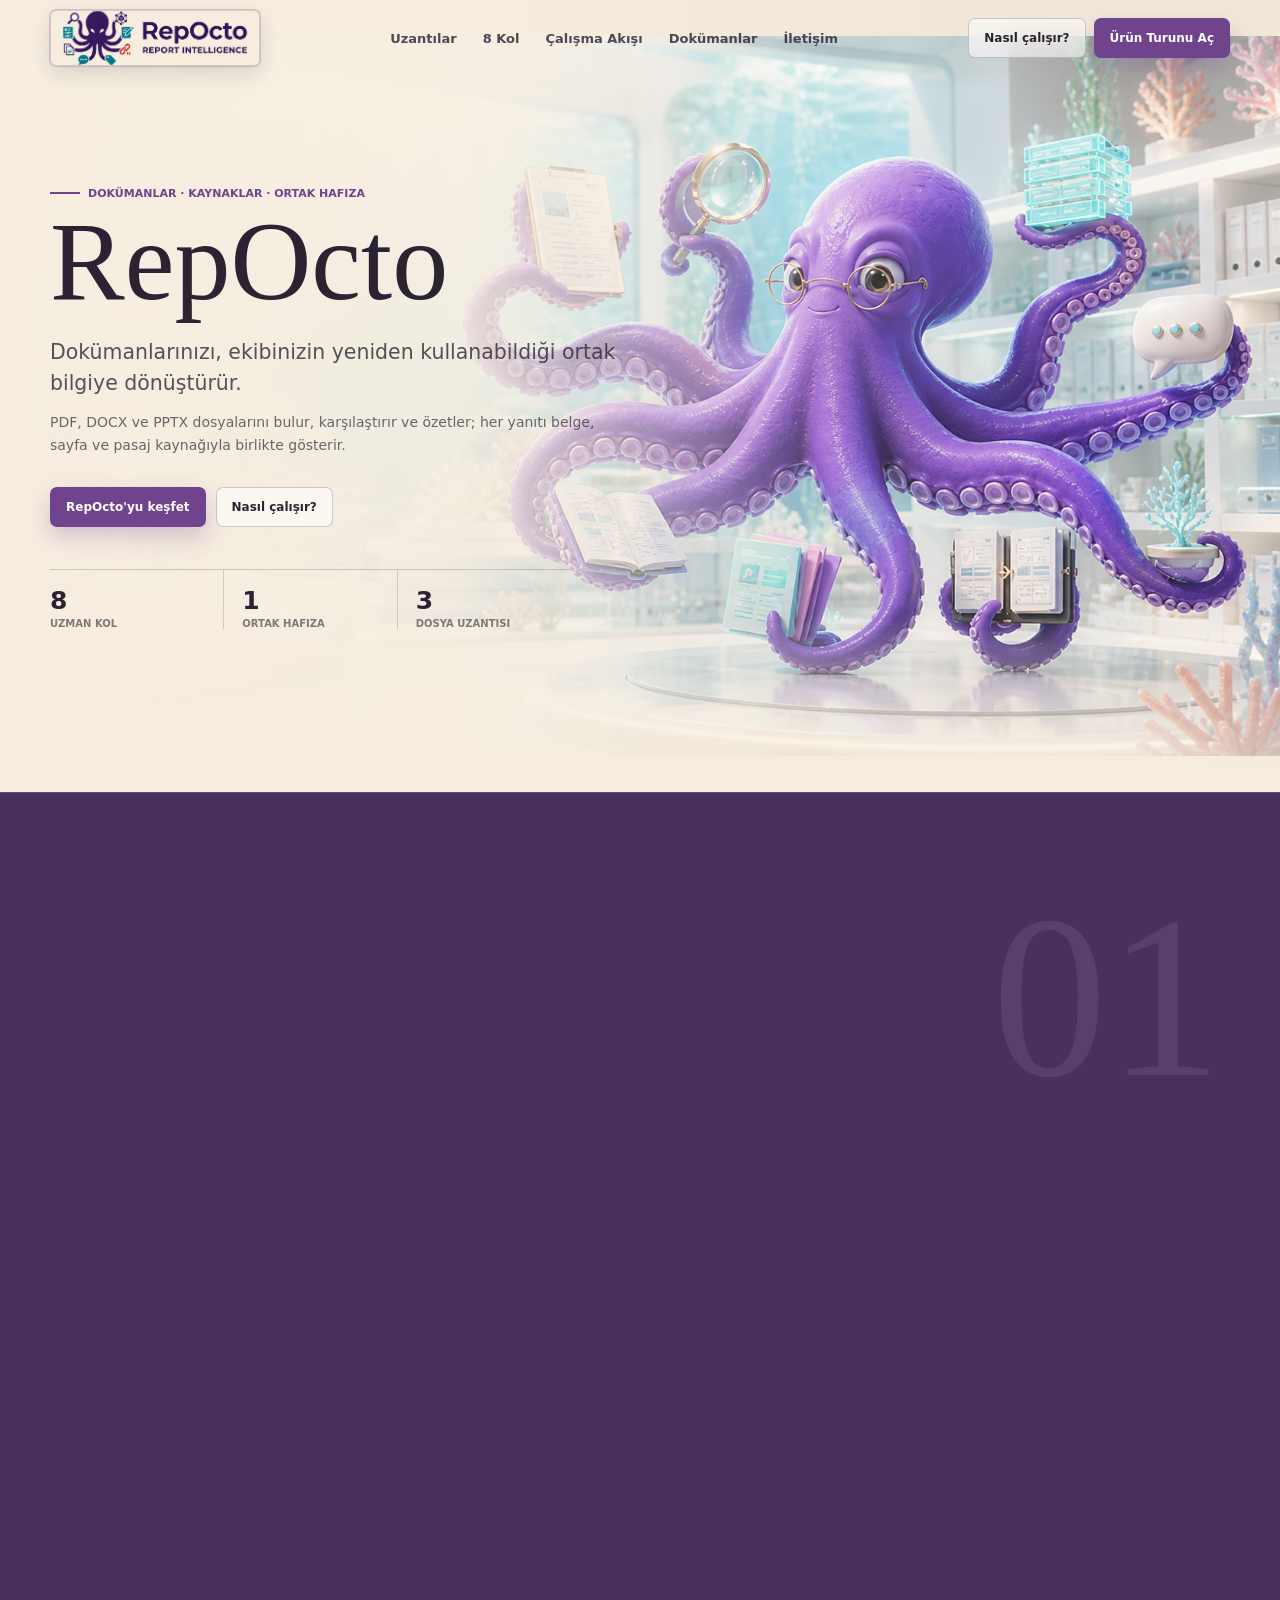
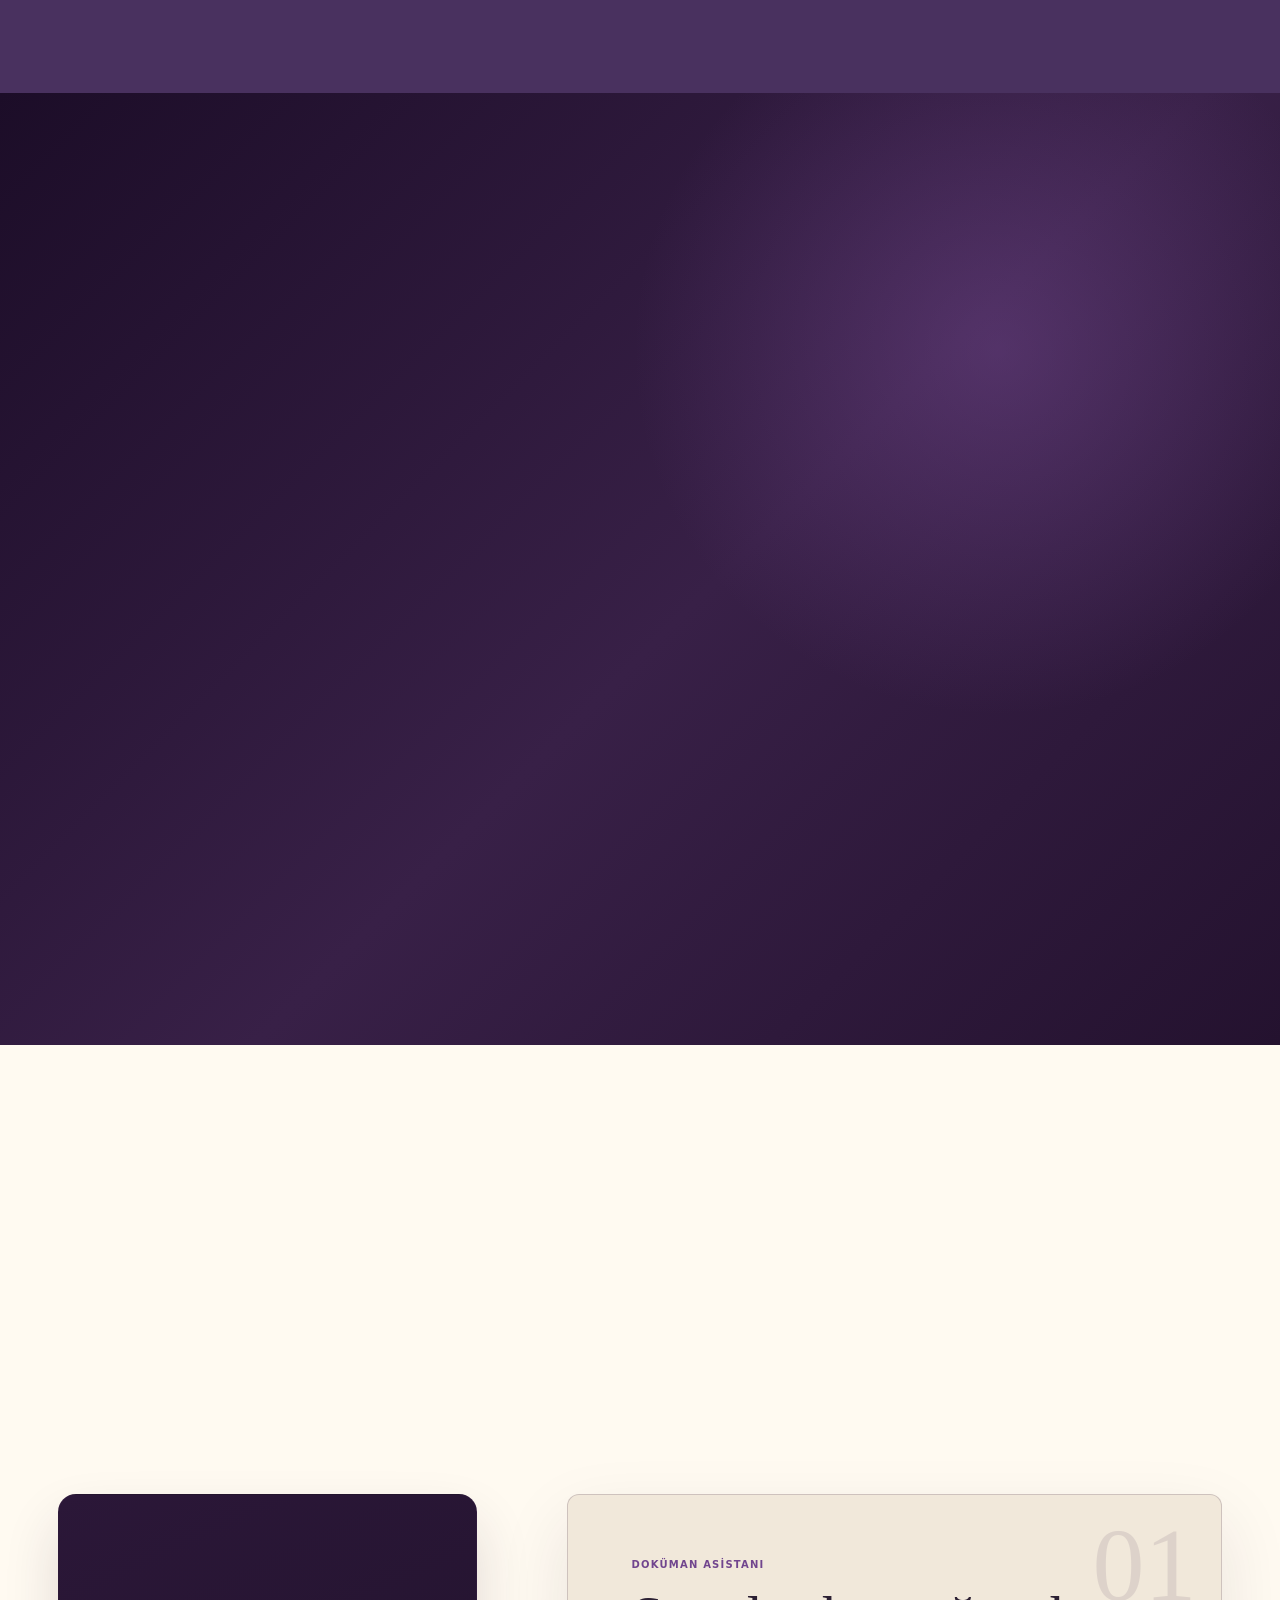
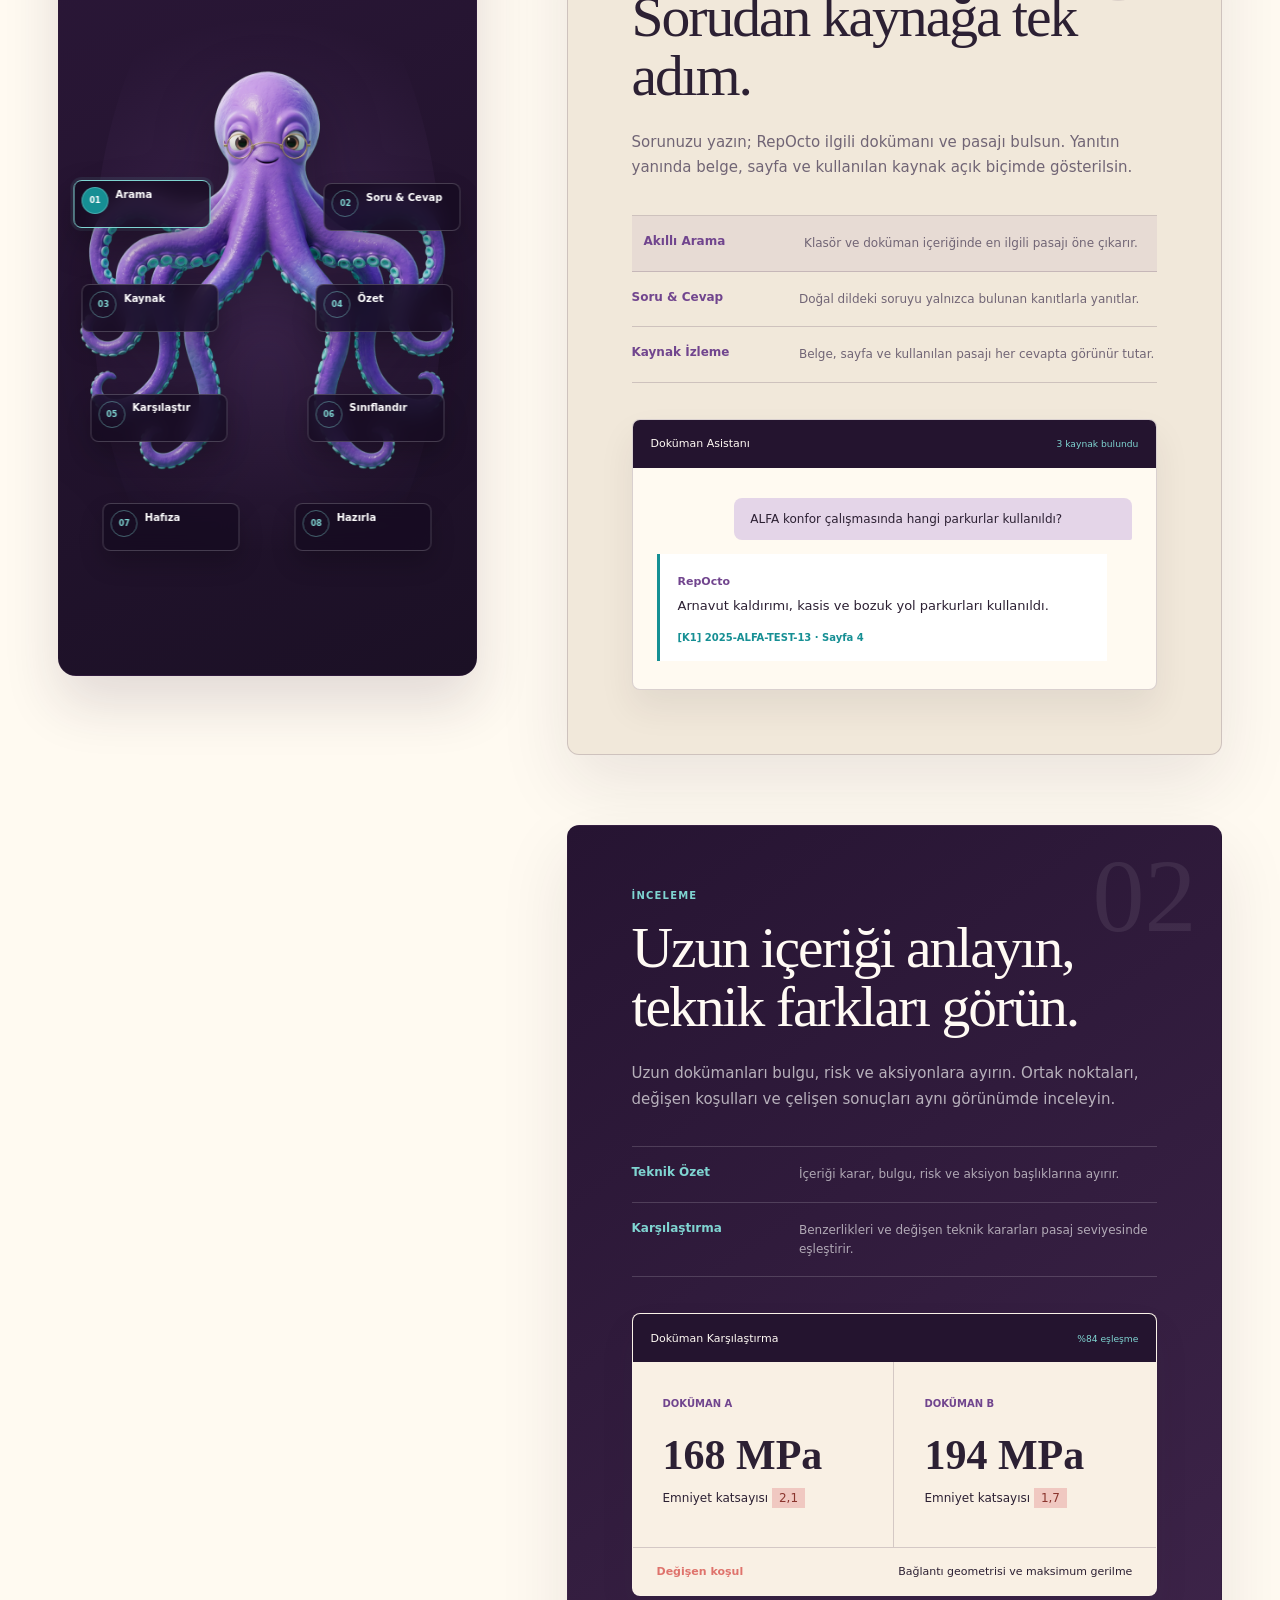
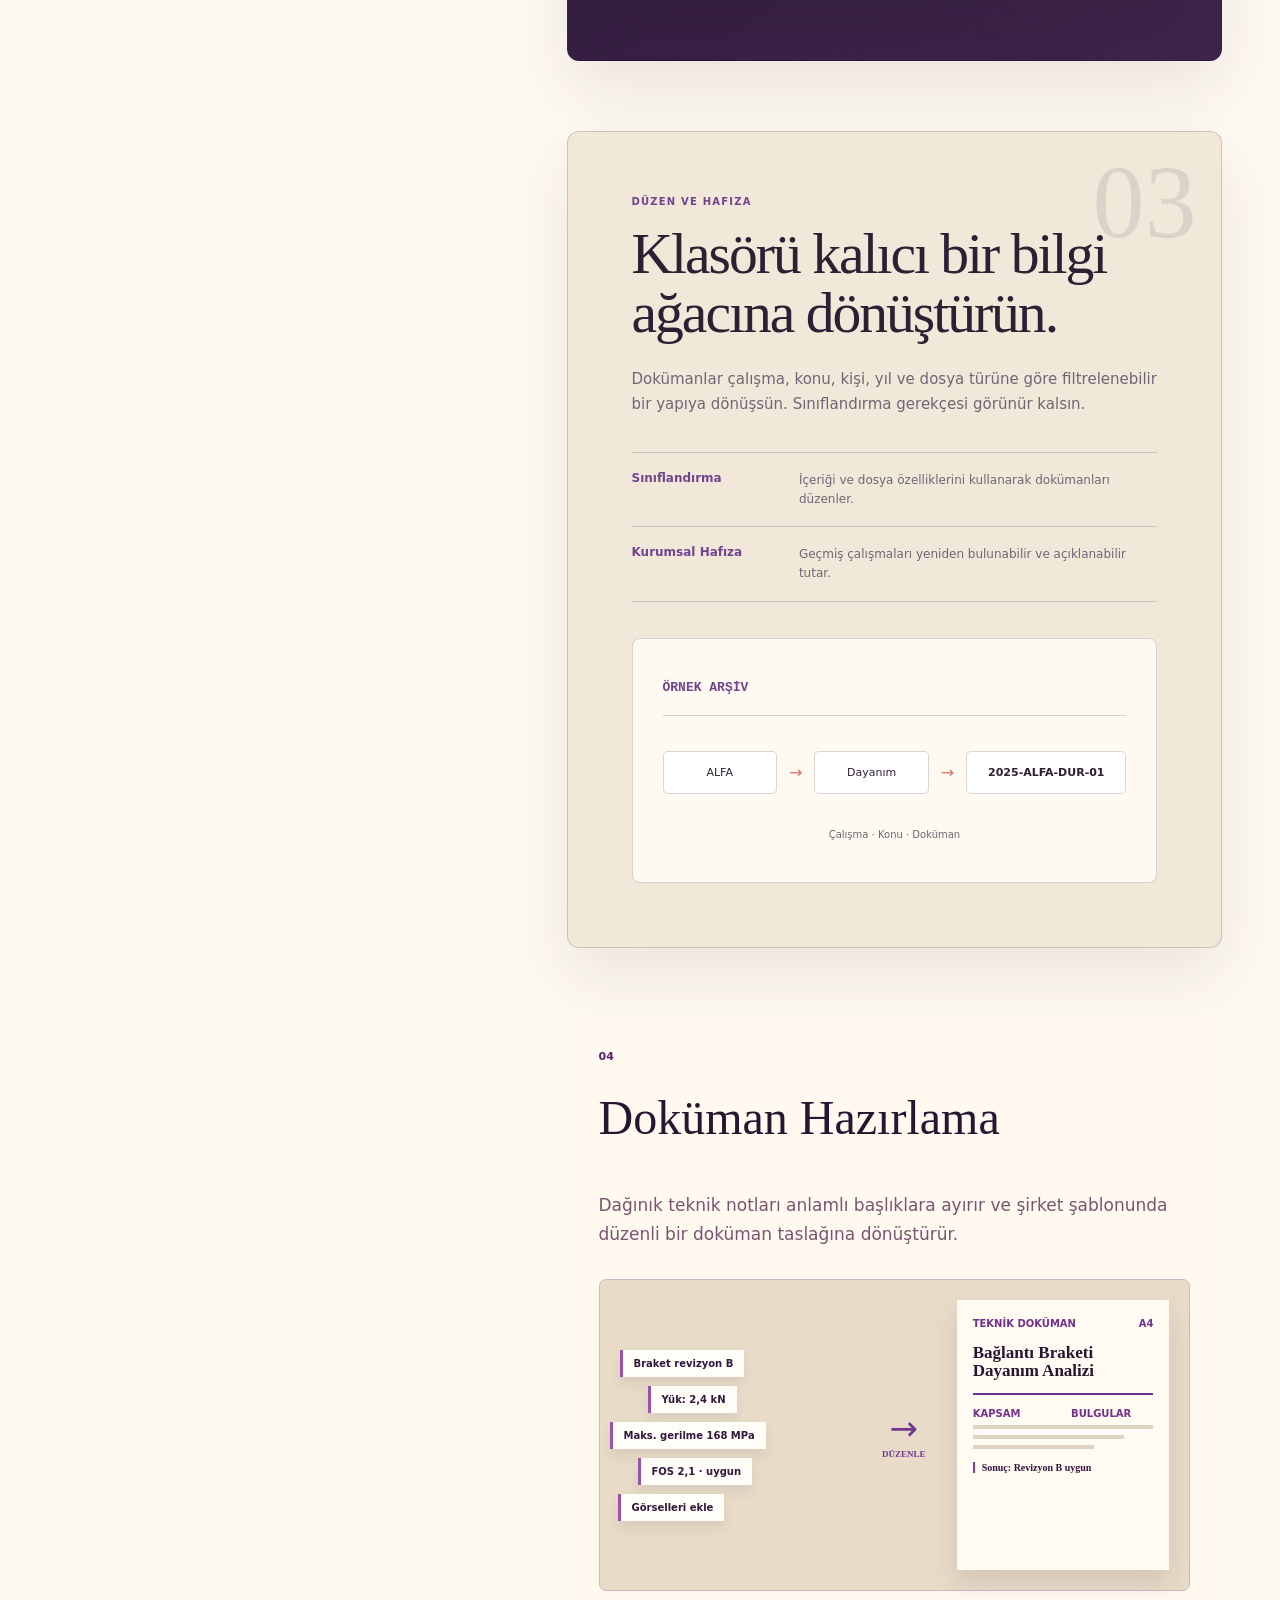
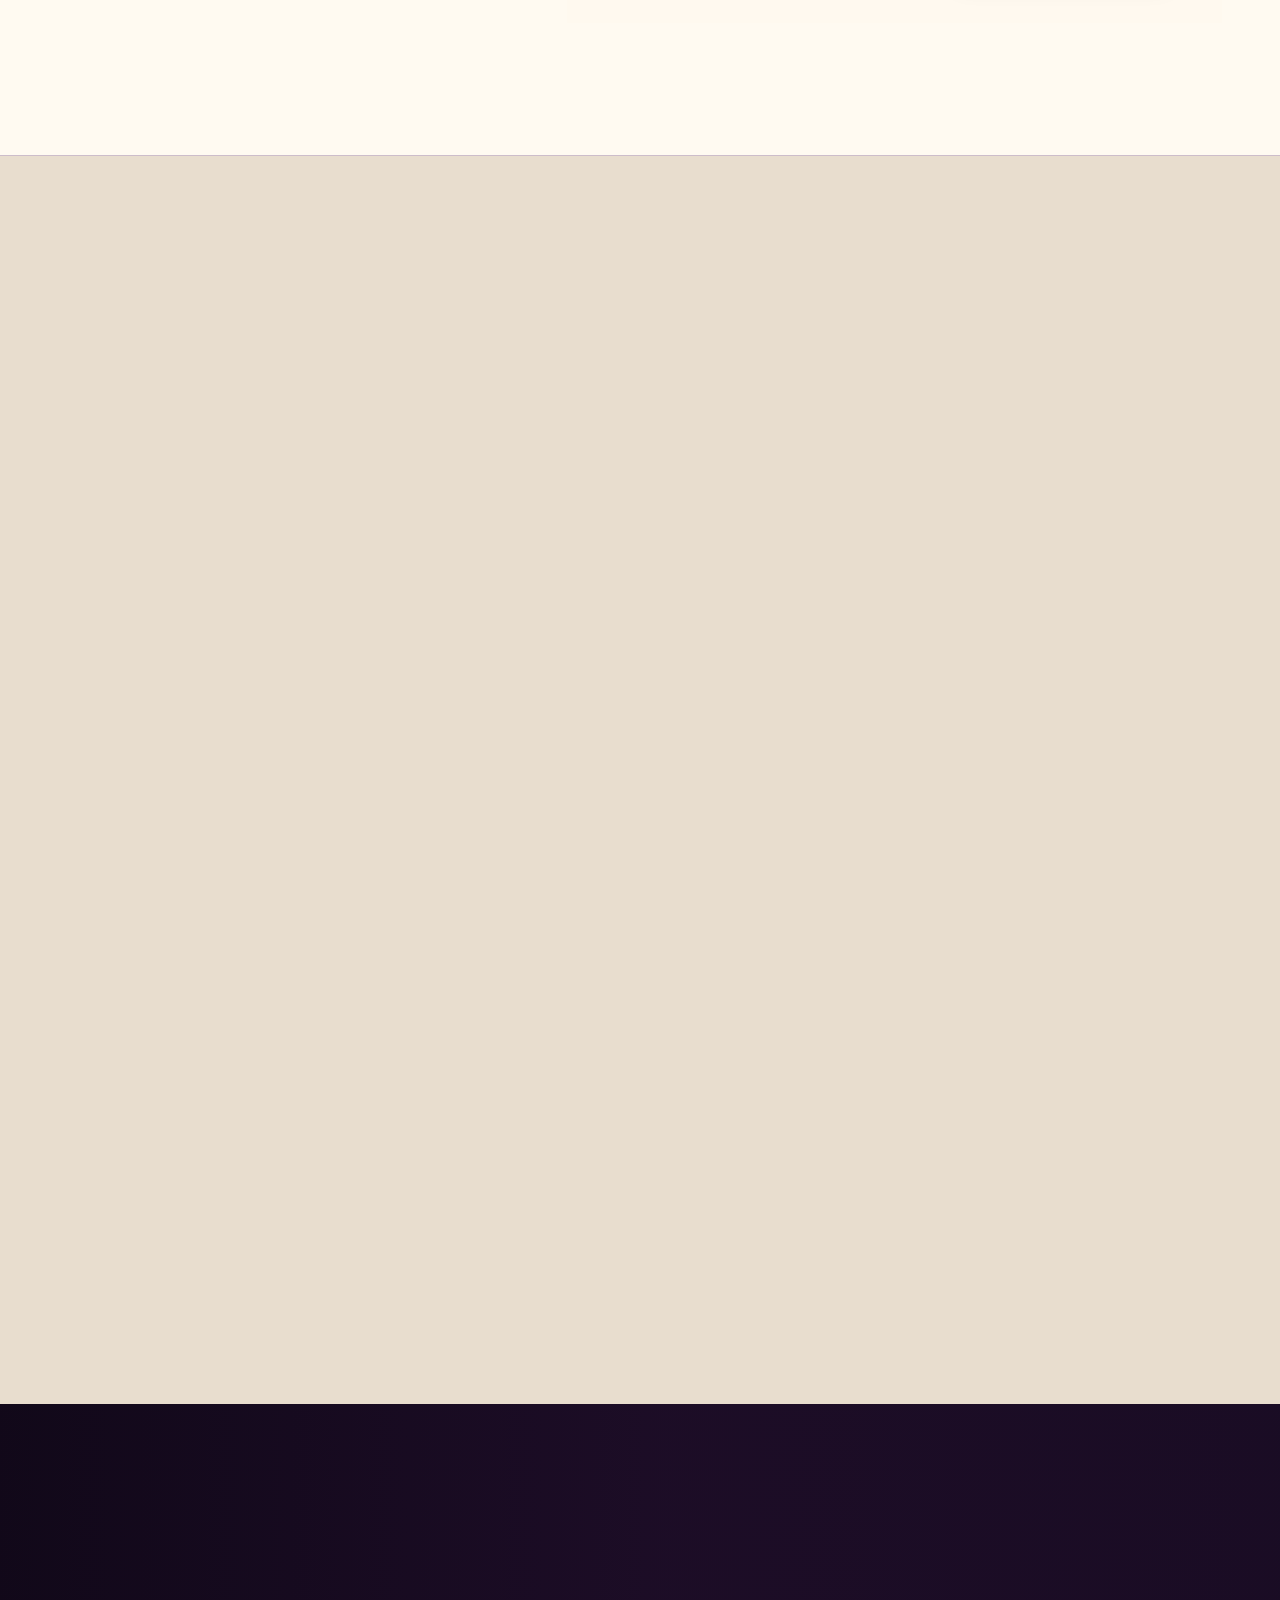
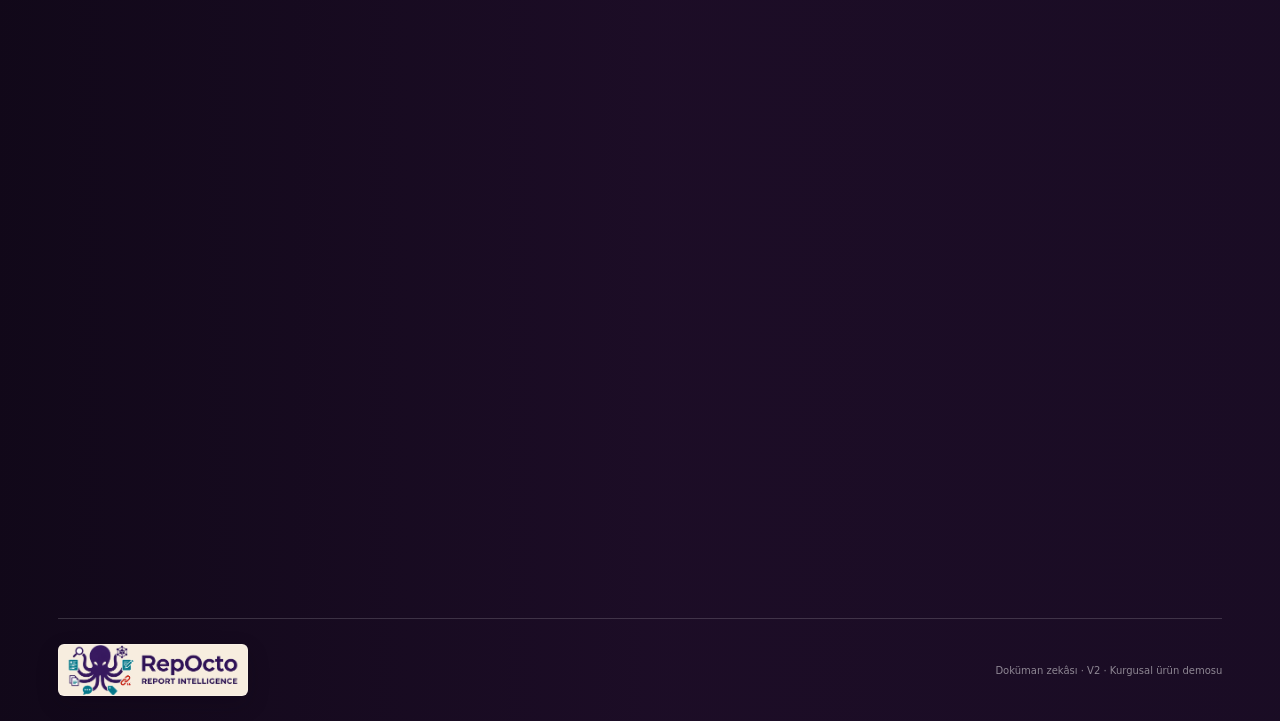
==== commit 1764ce84: "fix: port original RepOcto V2 as isolated static showcase" ====
--- a/index.html
+++ b/index.html
@@ -3,72 +3,77 @@
 <head>
   <meta charset="utf-8">
   <meta name="viewport" content="width=device-width, initial-scale=1">
-  <meta name="description" content="RepOcto, mühendislik dokümanlarını aranabilir, karşılaştırılabilir ve kaynakları izlenebilir ortak bilgiye dönüştüren bağımsız ürün tanıtımıdır.">
-  <title>RepOcto | Doküman Zekâsı</title>
   <meta http-equiv="Content-Security-Policy" content="default-src 'self'; script-src 'self'; script-src-attr 'none'; style-src 'self'; style-src-attr 'none'; img-src 'self' data:; media-src 'self'; font-src 'none'; connect-src 'none'; form-action 'none'; frame-src 'none'; object-src 'none'; base-uri 'none'; worker-src 'none'; manifest-src 'none'">
   <meta name="referrer" content="no-referrer">
   <meta name="robots" content="noindex, nofollow">
-  <link rel="icon" type="image/svg+xml" href="assets/repocto-favicon.svg">
-  <link rel="stylesheet" href="css/repocto-v2-public.css">
-  <script src="js/repocto-v2-public.js" defer></script>
+  <meta name="description" content="RepOcto, dağınık dokümanları aranabilir, karşılaştırılabilir ve kaynakları izlenebilir ortak bilgiye dönüştürür.">
+  <title>RepOcto | Doküman Zekâsı · V2</title>
+  <link rel="icon" type="image/svg+xml" href="assets/repocto-favicon.svg?v=2">
+  <link rel="stylesheet" href="css/repocto-v2.css?v=13">
+  <link rel="stylesheet" href="css/repocto-legacy-memory.css?v=4">
+  <script src="js/repocto-legacy-memory.js?v=6" defer></script>
+  <script src="js/repocto-v2.js?v=2" defer></script>
 </head>
-<body>
+<body data-landing-version="2">
   <a class="skip-link" href="#ana-anlatim">İçeriğe geç</a>
-  <div class="scroll-progress" aria-hidden="true"><span data-progress></span></div>
-
-  <header class="site-header" data-header>
+  <div class="scroll-progress" aria-hidden="true"><span data-scroll-progress></span></div>
+
+  <header class="site-header" data-site-header>
     <a class="brand" href="#ana-anlatim" aria-label="RepOcto ana anlatım">
-      <img src="assets/repocto-wordmark.png" alt="RepOcto" width="1565" height="500">
+      <img class="brand-wordmark" src="assets/repocto-wordmark.png?v=2" alt="" width="1565" height="500">
     </a>
-    <nav class="site-nav" id="site-nav" aria-label="Ana navigasyon" data-nav>
+
+    <nav class="site-nav" id="site-nav" aria-label="Ana navigasyon" data-site-nav>
       <a href="#uzantilar">Uzantılar</a>
       <a href="#yetenekler">8 Kol</a>
       <a href="#detaylar">Çalışma Akışı</a>
-      <a href="#hafiza">Kurumsal Hafıza</a>
-      <a href="#son">Güvenlik</a>
+      <a href="#dokumanlar">Dokümanlar</a>
+      <a href="#son">İletişim</a>
     </nav>
+
     <div class="header-actions">
-      <a class="header-how" href="#uzantilar">Nasıl çalışır?</a>
-      <a class="button button-primary" href="#detaylar">Ürünü Keşfet</a>
+      <a class="header-how-link" href="#uzantilar">Nasıl çalışır?</a>
+      <a class="button button-primary header-app-link" href="#dokumanlar">Ürün Turunu Aç</a>
       <button class="menu-toggle" type="button" aria-controls="site-nav" aria-expanded="false" data-menu-toggle>Menü</button>
     </div>
   </header>
 
   <main>
     <section class="hero section-snap" id="ana-anlatim" aria-labelledby="hero-title">
-      <video class="hero-video" autoplay muted loop playsinline preload="auto" poster="assets/repocto-hero-coral-v3.webp" aria-label="RepOcto ürün anlatım animasyonu">
-        <source src="assets/repocto-hero-loop-v2.mp4" type="video/mp4">
+      <video class="hero-video" muted loop playsinline preload="auto" poster="assets/repocto-hero-coral-v3.png" aria-label="Dokümanlarla çalışan RepOcto animasyonu">
+        <source src="assets/repocto-hero-loop-v2.mp4?v=1" type="video/mp4">
       </video>
-      <div class="hero-shade" aria-hidden="true"></div>
       <div class="hero-content">
-        <p class="hero-overline">Dokümanlar · Kaynaklar · Ortak Hafıza</p>
-        <h1 id="hero-title">RepOcto</h1>
-        <p class="hero-statement">Dokümanlarınızı, ekibinizin yeniden kullanabildiği ortak bilgiye dönüştürür.</p>
-        <p class="hero-description">PDF, DOCX ve PPTX dosyalarını bulur, karşılaştırır ve özetler; her yanıtı belge, sayfa ve pasaj kaynağıyla birlikte gösterir.</p>
-        <div class="hero-actions">
-          <a class="button button-primary" href="#uzantilar">RepOcto'yu keşfet</a>
-          <a class="button button-secondary" href="#yetenekler">Nasıl çalışır?</a>
-        </div>
-        <div class="hero-facts" aria-label="RepOcto kısa özeti">
-          <div><strong>8</strong><span>Uzman kol</span></div>
-          <div><strong>1</strong><span>Ortak hafıza</span></div>
-          <div><strong>3</strong><span>Dosya uzantısı</span></div>
+        <div class="hero-copy">
+          <p class="hero-overline">Dokümanlar · Kaynaklar · Ortak Hafıza</p>
+          <h1 id="hero-title">RepOcto</h1>
+          <p class="hero-statement">Dokümanlarınızı, ekibinizin yeniden kullanabildiği ortak bilgiye dönüştürür.</p>
+          <p class="hero-description">PDF, DOCX ve PPTX dosyalarını bulur, karşılaştırır ve özetler; her yanıtı belge, sayfa ve pasaj kaynağıyla birlikte gösterir.</p>
+          <div class="hero-actions">
+            <a class="button button-primary" href="#uzantilar">RepOcto'yu keşfet</a>
+            <a class="button button-secondary" href="#yetenekler">Nasıl çalışır?</a>
+          </div>
+          <div class="hero-facts" aria-label="RepOcto kısa özeti">
+            <div><strong>8</strong><span>Uzman kol</span></div>
+            <div><strong>1</strong><span>Ortak hafıza</span></div>
+            <div><strong>3</strong><span>Dosya uzantısı</span></div>
+          </div>
         </div>
       </div>
     </section>
 
     <section class="extensions section-snap" id="uzantilar" aria-labelledby="extensions-title">
-      <div class="section-shell extensions-layout reveal">
+      <div class="section-shell extensions-layout">
         <div class="section-number" aria-hidden="true">01</div>
-        <div>
+        <div class="extensions-copy reveal">
           <p class="eyebrow">UZANTILAR</p>
           <h2 id="extensions-title">Farklı dosya türleri, tek doküman akışı.</h2>
-          <p class="section-lead">RepOcto, seçtiğiniz doküman klasöründeki yaygın ofis dosyalarını ortak bir arama ve inceleme akışında buluşturur.</p>
-        </div>
-        <div class="format-display" aria-label="Desteklenen dosya türleri">
-          <span>PDF</span><i></i><span>DOCX</span><i></i><span>PPTX</span>
-        </div>
-        <ol class="document-flow">
+          <p>RepOcto, belirlediğiniz doküman klasöründeki yaygın ofis dosyalarını birlikte işler. Metni ve belge bilgilerini çıkarır, içeriği ortak bir arama alanında buluşturur.</p>
+        </div>
+        <div class="format-display reveal" aria-label="Desteklenen dosya türleri">
+          <span>PDF</span><i aria-hidden="true"></i><span>DOCX</span><i aria-hidden="true"></i><span>PPTX</span>
+        </div>
+        <ol class="document-flow reveal" aria-label="Doküman işleme adımları">
           <li><span>01</span><strong>Klasörü seç</strong></li>
           <li><span>02</span><strong>Dokümanları tara</strong></li>
           <li><span>03</span><strong>İçeriği anlamlandır</strong></li>
@@ -83,21 +88,25 @@
           <p class="eyebrow eyebrow-light">SEKİZ KOL, TEK ÇALIŞMA AKIŞI</p>
           <h2 id="octopus-title">Her kol, dokümanın bilgiye dönüşmesinde farklı bir görevi üstlenir.</h2>
           <p>Bir kola dokunun. RepOcto sizi o işlevin çalışma biçimini açıklayan bölüme götürsün.</p>
-          <div class="octopus-groups">
-            <span>Bul ve yanıtla</span><span>İncele ve karşılaştır</span><span>Düzenle ve hatırla</span><span>Hazırla ve paylaş</span>
-          </div>
-        </div>
-
-        <div class="octopus-stage reveal" data-octopus-stage>
-          <img class="octopus-character" src="assets/repocto-octopus-public.svg" alt="Sekiz kollu RepOcto karakteri">
-          <a class="arm arm-l1" href="#arama"><span>01</span><strong>Akıllı Arama</strong><small>İlgili pasajı bulur</small></a>
-          <a class="arm arm-r1" href="#soru"><span>02</span><strong>Soru &amp; Cevap</strong><small>Kanıtla yanıtlar</small></a>
-          <a class="arm arm-l2" href="#kaynak"><span>03</span><strong>Kaynak İzleme</strong><small>Dayanağı gösterir</small></a>
-          <a class="arm arm-r2" href="#ozet"><span>04</span><strong>Teknik Özet</strong><small>Bulguyu sadeleştirir</small></a>
-          <a class="arm arm-l3" href="#karsilastirma"><span>05</span><strong>Karşılaştırma</strong><small>Farkı görünür kılar</small></a>
-          <a class="arm arm-r3" href="#siniflandirma"><span>06</span><strong>Sınıflandırma</strong><small>İçeriği düzenler</small></a>
-          <a class="arm arm-l4" href="#hafiza"><span>07</span><strong>Kurumsal Hafıza</strong><small>Deneyimi biriktirir</small></a>
-          <a class="arm arm-r4" href="#hazirlama"><span>08</span><strong>Doküman Hazırlama</strong><small>İlk taslağı kurar</small></a>
+          <div class="octopus-groups" aria-label="Yetenek grupları">
+            <span>Bul ve yanıtla</span>
+            <span>İncele ve karşılaştır</span>
+            <span>Düzenle ve hatırla</span>
+            <span>Hazırla ve paylaş</span>
+          </div>
+        </div>
+
+        <div class="octopus-stage octopus-stage-primary octopus-stage-static octopus-stage-character reveal" data-octopus-map data-active-arm="search" aria-label="Sekiz kollu RepOcto navigasyonu">
+          <img class="octopus-character" src="assets/repocto-octopus-friendly-v3.png" alt="Gülümseyen ve sekiz kolu belirgin RepOcto karakteri">
+
+          <a class="arm-target arm-target-left arm-level-1" href="#detay-arama" data-arm-link="search"><span>01</span><strong>Akıllı Arama</strong><small>İlgili pasajı bulur</small></a>
+          <a class="arm-target arm-target-right arm-level-1" href="#detay-soru" data-arm-link="qa"><span>02</span><strong>Soru &amp; Cevap</strong><small>Kanıtla yanıtlar</small></a>
+          <a class="arm-target arm-target-left arm-level-2" href="#detay-kaynak" data-arm-link="citation"><span>03</span><strong>Kaynak İzleme</strong><small>Dayanağı gösterir</small></a>
+          <a class="arm-target arm-target-right arm-level-2" href="#detay-ozet" data-arm-link="summary"><span>04</span><strong>Teknik Özet</strong><small>Bulguyu sadeleştirir</small></a>
+          <a class="arm-target arm-target-left arm-level-3" href="#detay-karsilastirma" data-arm-link="compare"><span>05</span><strong>Karşılaştırma</strong><small>Farkı görünür kılar</small></a>
+          <a class="arm-target arm-target-right arm-level-3" href="#detay-siniflandirma" data-arm-link="category"><span>06</span><strong>Sınıflandırma</strong><small>İçeriği düzenler</small></a>
+          <a class="arm-target arm-target-left arm-level-4" href="#detay-hafiza" data-arm-link="memory"><span>07</span><strong>Kurumsal Hafıza</strong><small>Deneyimi biriktirir</small></a>
+          <a class="arm-target arm-target-right arm-level-4" href="#detay-hazirlama" data-arm-link="writing"><span>08</span><strong>Doküman Hazırlama</strong><small>İlk taslağı kurar</small></a>
         </div>
       </div>
     </section>
@@ -108,102 +117,150 @@
         <h2 id="story-title">Sekiz işlev, dört bütünlüklü çalışma görünümünde birleşir.</h2>
       </header>
 
-      <div class="story-stream section-shell">
-        <article class="story-panel reveal">
-          <div class="story-index">01</div>
-          <div class="story-copy">
-            <p class="story-kicker">DOKÜMAN ASİSTANI</p>
-            <h3>Sorudan kaynağa tek adım.</h3>
-            <p>Sorunuzu yazın; RepOcto ilgili dokümanı ve pasajı bulsun. Yanıtın yanında belge, sayfa ve kullanılan kaynak açık biçimde gösterilsin.</p>
-            <div class="feature-lines">
-              <div id="arama"><strong>Akıllı Arama</strong><span>İçerikte en ilgili pasajı öne çıkarır.</span></div>
-              <div id="soru"><strong>Soru &amp; Cevap</strong><span>Soruyu yalnızca bulunan kanıtlarla yanıtlar.</span></div>
-              <div id="kaynak"><strong>Kaynak İzleme</strong><span>Belge, sayfa ve pasajı görünür tutar.</span></div>
-            </div>
-          </div>
-          <div class="demo-window">
-            <div class="demo-bar"><span>Doküman Asistanı</span><small>3 kaynak bulundu</small></div>
-            <div class="demo-question">ALFA çalışmasında hangi test koşulları kullanıldı?</div>
-            <div class="demo-answer"><strong>RepOcto</strong><p>Titreşim, sıcaklık ve yol yükü senaryoları birlikte değerlendirildi.</p><span>[K1] ALFA-TEST-07 · Sayfa 4</span></div>
-          </div>
-        </article>
-
-        <article class="story-panel story-panel-dark reveal">
-          <div class="story-index">02</div>
-          <div class="story-copy">
-            <p class="story-kicker">İNCELEME</p>
-            <h3>Uzun içeriği anlayın, teknik farkları görün.</h3>
-            <p>Uzun dokümanları bulgu, risk ve aksiyonlara ayırın. Ortak noktaları ve değişen koşulları aynı görünümde inceleyin.</p>
-            <div class="feature-lines">
-              <div id="ozet"><strong>Teknik Özet</strong><span>İçeriği karar, bulgu, risk ve aksiyon başlıklarına ayırır.</span></div>
-              <div id="karsilastirma"><strong>Karşılaştırma</strong><span>Benzerlikleri ve değişen teknik kararları eşleştirir.</span></div>
-            </div>
-          </div>
-          <div class="demo-window compare-demo">
-            <div class="demo-bar"><span>Doküman Karşılaştırma</span><small>%84 eşleşme</small></div>
-            <div class="compare-columns"><article><span>DOKÜMAN A</span><strong>168 MPa</strong><p>FOS 2,1</p></article><article><span>DOKÜMAN B</span><strong>194 MPa</strong><p>FOS 1,7</p></article></div>
-            <div class="compare-summary"><b>Değişen koşul</b><span>Geometri ve maksimum gerilme</span></div>
-          </div>
-        </article>
-
-        <article class="story-panel reveal">
-          <div class="story-index">03</div>
-          <div class="story-copy">
-            <p class="story-kicker">DÜZEN VE HAFIZA</p>
-            <h3>Klasörü kalıcı bir bilgi ağacına dönüştürün.</h3>
-            <p>Dokümanlar çalışma, konu, kişi, yıl ve dosya türüne göre filtrelenebilir bir yapıya dönüşsün.</p>
-            <div class="feature-lines">
-              <div id="siniflandirma"><strong>Sınıflandırma</strong><span>İçeriği ve dosya özelliklerini kullanarak dokümanları düzenler.</span></div>
-              <div id="hafiza"><strong>Kurumsal Hafıza</strong><span>Geçmiş çalışmaları yeniden bulunabilir tutar.</span></div>
-            </div>
-          </div>
-          <div class="memory-path-demo"><code>V:\DOKÜMANLAR</code><span>ALFA</span><i>→</i><span>Dayanım</span><i>→</i><strong>2026-ALFA-DUR-01</strong><small>Çalışma · Konu · Doküman</small></div>
-        </article>
-
-        <article class="story-panel story-panel-writing reveal" id="hazirlama">
-          <div class="writing-copy"><span class="writing-number">04</span><h3>Doküman Hazırlama</h3><p>Dağınık teknik notları anlamlı başlıklara ayırır ve düzenli bir doküman taslağına dönüştürür.</p></div>
-          <div class="writing-flow">
-            <ul><li>Revizyon B</li><li>Yük: 2,4 kN</li><li>Maks. gerilme 168 MPa</li><li>FOS 2,1 · uygun</li><li>Görselleri ekle</li></ul>
-            <div class="writing-transform"><b>→</b><span>DÜZENLE</span></div>
-            <figure><span>TEKNİK DOKÜMAN</span><h4>Bağlantı Braketi<br>Dayanım Analizi</h4><div></div><p>Sonuç: Revizyon B uygun</p></figure>
-          </div>
-        </article>
-      </div>
-    </section>
-
-    <section class="memory-section section-snap" aria-labelledby="memory-title">
-      <div class="section-shell reveal">
-        <p class="eyebrow">CANLI KURUMSAL HAFIZA</p>
-        <h2 id="memory-title">Klasör yapısı, aranabilir bir doküman ağacına dönüşür.</h2>
-        <div class="memory-grid">
-          <aside class="memory-tree">
-            <strong>ÇALIŞMALAR</strong>
-            <button type="button" data-memory="alfa" class="active">▾ ALFA <small>3 kayıt</small></button>
-            <button type="button" data-memory="beta">▸ BETA <small>2 kayıt</small></button>
-            <button type="button" data-memory="gama">▸ GAMA <small>1 kayıt</small></button>
-          </aside>
-          <div class="memory-card" data-memory-card>
-            <span>ALFA · Dayanım</span><h3>Bağlantı Braketi Revizyonu</h3><p>2026 test sonuçları, karşılaştırma notları ve kaynak sayfaları birlikte saklanır.</p>
-            <div><b>3</b><small>ilişkili doküman</small><b>2</b><small>uzman notu</small><b>1</b><small>karar özeti</small></div>
-          </div>
-        </div>
+      <div class="story-layout section-shell">
+        <aside class="story-octopus" aria-label="Detay bölümleri arasında gezinme">
+          <div class="octopus-stage octopus-stage-secondary octopus-stage-static" data-octopus-map data-active-arm="search">
+            <img class="octopus-character" src="assets/repocto-octopus-friendly-v3.png" alt="Gülümseyen ve sekiz kolu belirgin RepOcto karakteri">
+            <a class="arm-target arm-target-left arm-level-1" href="#detay-arama" data-arm-link="search"><span>01</span><strong>Arama</strong></a>
+            <a class="arm-target arm-target-right arm-level-1" href="#detay-soru" data-arm-link="qa"><span>02</span><strong>Soru &amp; Cevap</strong></a>
+            <a class="arm-target arm-target-left arm-level-2" href="#detay-kaynak" data-arm-link="citation"><span>03</span><strong>Kaynak</strong></a>
+            <a class="arm-target arm-target-right arm-level-2" href="#detay-ozet" data-arm-link="summary"><span>04</span><strong>Özet</strong></a>
+            <a class="arm-target arm-target-left arm-level-3" href="#detay-karsilastirma" data-arm-link="compare"><span>05</span><strong>Karşılaştır</strong></a>
+            <a class="arm-target arm-target-right arm-level-3" href="#detay-siniflandirma" data-arm-link="category"><span>06</span><strong>Sınıflandır</strong></a>
+            <a class="arm-target arm-target-left arm-level-4" href="#detay-hafiza" data-arm-link="memory"><span>07</span><strong>Hafıza</strong></a>
+            <a class="arm-target arm-target-right arm-level-4" href="#detay-hazirlama" data-arm-link="writing"><span>08</span><strong>Hazırla</strong></a>
+          </div>
+        </aside>
+
+        <div class="story-stream">
+          <article class="story-panel" aria-labelledby="assistant-title">
+            <div class="story-index">01</div>
+            <div class="story-copy">
+              <p class="story-kicker">DOKÜMAN ASİSTANI</p>
+              <h3 id="assistant-title">Sorudan kaynağa tek adım.</h3>
+              <p>Sorunuzu yazın; RepOcto ilgili dokümanı ve pasajı bulsun. Yanıtın yanında belge, sayfa ve kullanılan kaynak açık biçimde gösterilsin.</p>
+              <div class="feature-lines">
+                <div id="detay-arama" data-feature-key="search"><strong>Akıllı Arama</strong><span>Klasör ve doküman içeriğinde en ilgili pasajı öne çıkarır.</span></div>
+                <div id="detay-soru" data-feature-key="qa"><strong>Soru &amp; Cevap</strong><span>Doğal dildeki soruyu yalnızca bulunan kanıtlarla yanıtlar.</span></div>
+                <div id="detay-kaynak" data-feature-key="citation"><strong>Kaynak İzleme</strong><span>Belge, sayfa ve kullanılan pasajı her cevapta görünür tutar.</span></div>
+              </div>
+            </div>
+            <div class="demo-window assistant-demo" aria-label="Kaynaklı doküman yanıtı örneği">
+              <div class="demo-bar"><span>Doküman Asistanı</span><small>3 kaynak bulundu</small></div>
+              <div class="demo-question">ALFA konfor çalışmasında hangi parkurlar kullanıldı?</div>
+              <div class="demo-answer"><strong>RepOcto</strong><p>Arnavut kaldırımı, kasis ve bozuk yol parkurları kullanıldı.</p><span>[K1] 2025-ALFA-TEST-13 · Sayfa 4</span></div>
+            </div>
+          </article>
+
+          <article class="story-panel story-panel-dark" aria-labelledby="review-title">
+            <div class="story-index">02</div>
+            <div class="story-copy">
+              <p class="story-kicker">İNCELEME</p>
+              <h3 id="review-title">Uzun içeriği anlayın, teknik farkları görün.</h3>
+              <p>Uzun dokümanları bulgu, risk ve aksiyonlara ayırın. Ortak noktaları, değişen koşulları ve çelişen sonuçları aynı görünümde inceleyin.</p>
+              <div class="feature-lines">
+                <div id="detay-ozet" data-feature-key="summary"><strong>Teknik Özet</strong><span>İçeriği karar, bulgu, risk ve aksiyon başlıklarına ayırır.</span></div>
+                <div id="detay-karsilastirma" data-feature-key="compare"><strong>Karşılaştırma</strong><span>Benzerlikleri ve değişen teknik kararları pasaj seviyesinde eşleştirir.</span></div>
+              </div>
+            </div>
+            <div class="demo-window compare-demo" aria-label="İki doküman karşılaştırma örneği">
+              <div class="demo-bar"><span>Doküman Karşılaştırma</span><small>%84 eşleşme</small></div>
+              <div class="compare-columns">
+                <article><span>DOKÜMAN A</span><strong>168 MPa</strong><p>Emniyet katsayısı <mark>2,1</mark></p></article>
+                <article><span>DOKÜMAN B</span><strong>194 MPa</strong><p>Emniyet katsayısı <mark>1,7</mark></p></article>
+              </div>
+              <div class="compare-summary"><b>Değişen koşul</b><span>Bağlantı geometrisi ve maksimum gerilme</span></div>
+            </div>
+          </article>
+
+          <article class="story-panel" aria-labelledby="memory-title">
+            <div class="story-index">03</div>
+            <div class="story-copy">
+              <p class="story-kicker">DÜZEN VE HAFIZA</p>
+              <h3 id="memory-title">Klasörü kalıcı bir bilgi ağacına dönüştürün.</h3>
+              <p>Dokümanlar çalışma, konu, kişi, yıl ve dosya türüne göre filtrelenebilir bir yapıya dönüşsün. Sınıflandırma gerekçesi görünür kalsın.</p>
+              <div class="feature-lines">
+                <div id="detay-siniflandirma" data-feature-key="category"><strong>Sınıflandırma</strong><span>İçeriği ve dosya özelliklerini kullanarak dokümanları düzenler.</span></div>
+                <div id="detay-hafiza" data-feature-key="memory"><strong>Kurumsal Hafıza</strong><span>Geçmiş çalışmaları yeniden bulunabilir ve açıklanabilir tutar.</span></div>
+              </div>
+            </div>
+            <div class="memory-path-demo" aria-label="Doküman klasörünün bilgi ağacına dönüşümü">
+              <code>ÖRNEK ARŞİV</code>
+              <span>ALFA</span><i aria-hidden="true">→</i><span>Dayanım</span><i aria-hidden="true">→</i><strong>2025-ALFA-DUR-01</strong>
+              <small>Çalışma · Konu · Doküman</small>
+            </div>
+          </article>
+
+          <article class="story-panel story-panel-writing" id="detay-hazirlama" data-feature-key="writing" aria-labelledby="writing-title">
+            <div class="writing-copy">
+              <span class="writing-number">04</span>
+              <h3 id="writing-title">Doküman Hazırlama</h3>
+              <p>Dağınık teknik notları anlamlı başlıklara ayırır ve şirket şablonunda düzenli bir doküman taslağına dönüştürür.</p>
+            </div>
+            <div class="writing-flow" aria-label="Teknik notlardan düzenli doküman taslağına dönüşüm">
+              <ul class="writing-notes" aria-label="Teknik notlar">
+                <li>Braket revizyon B</li>
+                <li>Yük: 2,4 kN</li>
+                <li>Maks. gerilme 168 MPa</li>
+                <li>FOS 2,1 · uygun</li>
+                <li>Görselleri ekle</li>
+              </ul>
+              <div class="writing-transform" aria-hidden="true"><b>→</b><span>DÜZENLE</span></div>
+              <figure class="writing-document" aria-label="Bağlantı Braketi Dayanım Analizi teknik doküman taslağı">
+                <div class="writing-document-meta"><span>TEKNİK DOKÜMAN</span><b>A4</b></div>
+                <h4>Bağlantı Braketi<br>Dayanım Analizi</h4>
+                <div class="writing-document-rule"></div>
+                <div class="writing-document-columns"><strong>KAPSAM</strong><strong>BULGULAR</strong></div>
+                <i></i><i></i><i></i>
+                <p>Sonuç: Revizyon B uygun</p>
+              </figure>
+            </div>
+          </article>
+        </div>
+      </div>
+    </section>
+
+    <section class="memory-explorer-section section-snap" id="dokumanlar" aria-labelledby="documents-title">
+      <div class="section-shell wide-shell">
+        <div class="memory-explorer-heading reveal">
+          <div>
+            <p class="eyebrow dark-eyebrow">KURUMSAL HAFIZA · ETKİLEŞİMLİ DEMO</p>
+            <h2 id="documents-title">Klasör yapısı, aranabilir bir doküman ağacına dönüşür.</h2>
+          </div>
+        </div>
+        <div class="rh-memory-explorer reveal" data-memory-explorer></div>
       </div>
     </section>
 
     <section class="final-section section-snap" id="son" aria-labelledby="final-title">
-      <img class="final-background" src="assets/repocto-memory-network.webp" alt="" width="2752" height="1536" loading="lazy">
+      <img class="final-background" src="assets/repocto-memory-network.png" alt="" width="2752" height="1536" loading="lazy">
       <div class="final-overlay" aria-hidden="true"></div>
-      <div class="section-shell final-layout reveal">
-        <div>
+      <div class="section-shell final-layout">
+        <div class="final-copy reveal">
           <p class="eyebrow eyebrow-light">GÜVENLİ VE İZLENEBİLİR</p>
           <h2 id="final-title">Dokümanlar kurum içinde kalır; her yanıt kaynağına geri döner.</h2>
           <p>Yerel model desteği, ekip bazlı veri alanları ve belge–sayfa–pasaj referanslarıyla RepOcto güvenli bir doküman çalışma alanı sunar.</p>
-          <ul class="security-list"><li><strong>Yerel</strong><span>Model ve dokümanlar aynı ortamda çalışabilir.</span></li><li><strong>İzlenebilir</strong><span>Her bulgu belge, sayfa ve pasajla açıklanır.</span></li><li><strong>İzole</strong><span>Ekipler bağımsız veri alanlarında çalışır.</span></li></ul>
-        </div>
-        <aside class="contact-card"><span>TANITIM</span><h3>Bu sürüm yalnızca ürün anlatımı için çalışır.</h3><p>Gerçek uygulama, backend, kurum dokümanları veya şirket içi sistemlerle bağlantı kurulmaz.</p><a class="button button-light" href="#ana-anlatim">Başa Dön</a></aside>
-      </div>
-      <footer class="site-footer section-shell"><img src="assets/repocto-wordmark.png" alt="RepOcto" width="1565" height="500"><span>Doküman zekâsı · Bağımsız tanıtım</span></footer>
+          <ul class="security-list">
+            <li><strong>Yerel</strong><span>Model ve dokümanlar aynı ortamda çalışabilir.</span></li>
+            <li><strong>İzlenebilir</strong><span>Her bulgu belge, sayfa ve pasajla açıklanır.</span></li>
+            <li><strong>İzole</strong><span>Ekipler bağımsız veri alanlarında çalışır.</span></li>
+          </ul>
+        </div>
+        <aside class="contact-card reveal">
+          <span>İLETİŞİM</span>
+          <h3>RepOcto'yu ekibinizin doküman akışında değerlendirelim.</h3>
+          <p>Bu bağımsız ürün tanıtımında tüm kayıtlar kurgusaldır. Gerçek uygulamaya bağlantı kurulmaz.</p>
+          <div class="contact-actions">
+            <a class="button button-light" href="#dokumanlar">Demoyu Aç</a>
+            <a class="button button-outline" href="#detaylar">Ürün Turuna Geç</a>
+          </div>
+        </aside>
+      </div>
+      <footer class="site-footer section-shell">
+        <a class="footer-brand" href="#ana-anlatim" aria-label="RepOcto ana anlatım"><img class="footer-wordmark" src="assets/repocto-wordmark.png?v=2" alt="" width="1565" height="500"></a>
+        <span>Doküman zekâsı · V2 · Kurgusal ürün demosu</span>
+      </footer>
     </section>
   </main>
 </body>
-</html>+</html>
--- a/css/repocto-v2.css
+++ b/css/repocto-v2.css
@@ -0,0 +1,1523 @@
+:root {
+  --ink: #24142f;
+  --ink-deep: #160b21;
+  --ink-soft: #392247;
+  --purple: #71458e;
+  --purple-bright: #9b6eb4;
+  --teal: #168f94;
+  --teal-light: #7fd4d1;
+  --coral: #df736c;
+  --paper: #f1e8da;
+  --paper-light: #fffaf1;
+  --paper-muted: #e5d8c8;
+  --text: #2c2033;
+  --muted: #716575;
+  --line: rgba(64, 42, 72, 0.2);
+  --white: #fffaf4;
+  --shell: min(1240px, 91vw);
+  --serif: "Iowan Old Style", "Palatino Linotype", Palatino, Georgia, serif;
+  --sans: Inter, ui-sans-serif, system-ui, -apple-system, BlinkMacSystemFont, "Segoe UI", sans-serif;
+}
+
+* { box-sizing: border-box; }
+
+html {
+  scroll-behavior: smooth;
+  scroll-padding-top: 86px;
+}
+
+body {
+  margin: 0;
+  overflow-x: hidden;
+  color: var(--text);
+  background: var(--paper);
+  font-family: var(--sans);
+  -webkit-font-smoothing: antialiased;
+}
+
+body.menu-open { overflow: hidden; }
+a { color: inherit; text-decoration: none; }
+button { color: inherit; font: inherit; }
+img, video { display: block; max-width: 100%; }
+
+.skip-link {
+  position: fixed;
+  z-index: 200;
+  top: 12px;
+  left: 12px;
+  padding: 10px 14px;
+  color: var(--white);
+  background: var(--ink);
+  border-radius: 5px;
+  transform: translateY(-160%);
+}
+
+.skip-link:focus { transform: translateY(0); }
+
+.scroll-progress {
+  position: fixed;
+  z-index: 120;
+  top: 0;
+  right: 0;
+  left: 0;
+  height: 3px;
+  pointer-events: none;
+  background: rgba(255, 255, 255, 0.12);
+}
+
+.scroll-progress span {
+  display: block;
+  width: 100%;
+  height: 100%;
+  background: linear-gradient(90deg, var(--teal), var(--coral));
+  transform: scaleX(0);
+  transform-origin: left;
+}
+
+.site-header {
+  position: fixed;
+  z-index: 100;
+  top: 3px;
+  right: 0;
+  left: 0;
+  display: grid;
+  grid-template-columns: minmax(235px, 1fr) auto minmax(235px, 1fr);
+  align-items: center;
+  gap: 28px;
+  min-height: 78px;
+  padding: 9px 4vw;
+  color: var(--ink);
+  border-bottom: 1px solid transparent;
+  transition: min-height 180ms ease, background-color 180ms ease, border-color 180ms ease, box-shadow 180ms ease;
+}
+
+.site-header.is-scrolled,
+.site-header.menu-visible {
+  min-height: 70px;
+  background: rgba(255, 250, 241, 0.94);
+  border-color: rgba(61, 39, 71, 0.16);
+  box-shadow: 0 12px 35px rgba(29, 17, 38, 0.08);
+  backdrop-filter: blur(16px);
+}
+
+.brand {
+  display: inline-flex;
+  align-items: center;
+  gap: 12px;
+  width: max-content;
+}
+
+.site-nav {
+  display: flex;
+  align-items: center;
+  justify-content: center;
+  gap: clamp(18px, 2.4vw, 34px);
+  font-size: 13px;
+  font-weight: 700;
+}
+
+.site-nav a {
+  position: relative;
+  padding: 11px 0;
+  color: #45384b;
+}
+
+.site-nav a::after {
+  position: absolute;
+  right: 0;
+  bottom: 4px;
+  left: 0;
+  height: 2px;
+  background: var(--purple);
+  content: "";
+  transform: scaleX(0);
+  transition: transform 160ms ease;
+}
+
+.site-nav a:hover::after,
+.site-nav a:focus-visible::after,
+.site-nav a.active::after { transform: scaleX(1); }
+
+.header-actions {
+  display: flex;
+  align-items: center;
+  justify-content: flex-end;
+  gap: 10px;
+}
+
+.version-badge {
+  display: inline-grid;
+  place-items: center;
+  min-width: 36px;
+  height: 28px;
+  padding: 0 8px;
+  color: var(--purple);
+  border: 1px solid rgba(113, 69, 142, 0.28);
+  border-radius: 999px;
+  background: rgba(255, 250, 241, 0.64);
+  font-size: 10px;
+  font-weight: 900;
+}
+
+.button {
+  display: inline-flex;
+  align-items: center;
+  justify-content: center;
+  gap: 12px;
+  min-height: 46px;
+  padding: 0 20px;
+  border: 1px solid transparent;
+  border-radius: 6px;
+  font-size: 13px;
+  font-weight: 780;
+  transition: color 150ms ease, background-color 150ms ease, border-color 150ms ease, transform 150ms ease;
+}
+
+.button:hover { transform: translateY(-2px); }
+.button:focus-visible,
+.arm-target:focus-visible,
+.menu-toggle:focus-visible { outline: 3px solid rgba(22, 143, 148, 0.42); outline-offset: 3px; }
+.button-primary { color: #fff; background: var(--purple); box-shadow: 0 10px 26px rgba(79, 41, 104, 0.2); }
+.button-primary:hover { background: #5d3377; }
+.button-light { color: var(--ink); background: var(--paper-light); }
+.button-light:hover { background: #fff; }
+.button-outline { color: var(--white); border-color: rgba(255, 255, 255, 0.45); background: rgba(255, 255, 255, 0.05); }
+.button-outline:hover { border-color: #fff; background: rgba(255, 255, 255, 0.12); }
+
+.menu-toggle {
+  display: none;
+  min-height: 42px;
+  padding: 0 13px;
+  border: 1px solid var(--line);
+  border-radius: 5px;
+  background: var(--paper-light);
+  cursor: pointer;
+  font-size: 12px;
+  font-weight: 800;
+}
+
+.section-shell { width: var(--shell); margin: 0 auto; }
+.section-snap { scroll-margin-top: 0; }
+
+.hero {
+  position: relative;
+  min-height: 760px;
+  height: 100svh;
+  overflow: hidden;
+  color: var(--ink);
+  background: #e8e7df;
+}
+
+.hero-video,
+.hero-wash {
+  position: absolute;
+  inset: 0;
+  width: 100%;
+  height: 100%;
+}
+
+.hero-video { object-fit: cover; object-position: center; }
+
+.hero-wash {
+  z-index: 1;
+  background:
+    linear-gradient(90deg, rgba(255, 250, 241, 0.98) 0%, rgba(255, 250, 241, 0.9) 35%, rgba(255, 250, 241, 0.3) 62%, rgba(40, 22, 51, 0.08) 100%),
+    linear-gradient(0deg, rgba(241, 232, 218, 0.76), transparent 28%);
+}
+
+.hero-content {
+  position: relative;
+  z-index: 3;
+  display: flex;
+  flex-direction: column;
+  justify-content: center;
+  width: var(--shell);
+  height: 100%;
+  margin: 0 auto;
+  padding-top: 84px;
+}
+
+.hero-copy-panel {
+  width: min(57%, 760px);
+  padding: clamp(34px, 4vw, 58px);
+  border: 1px solid rgba(90, 58, 105, 0.18);
+  border-radius: 10px;
+  background: rgba(255, 250, 241, 0.77);
+  box-shadow: 0 26px 70px rgba(54, 35, 62, 0.12);
+  backdrop-filter: blur(9px);
+}
+
+.hero-overline,
+.eyebrow {
+  margin: 0 0 20px;
+  color: var(--purple);
+  font-size: 11px;
+  font-weight: 900;
+  letter-spacing: 0.12em;
+  text-transform: uppercase;
+}
+
+.hero-overline {
+  display: flex;
+  align-items: center;
+  gap: 14px;
+}
+
+.hero-overline::before {
+  width: 34px;
+  height: 2px;
+  background: var(--purple);
+  content: "";
+}
+
+.hero h1 {
+  max-width: 680px;
+  margin: 0;
+  color: #321841;
+  font-family: var(--serif);
+  font-size: clamp(78px, 8.2vw, 126px);
+  font-weight: 500;
+  line-height: 0.78;
+  letter-spacing: -0.065em;
+}
+
+.hero-statement {
+  max-width: 650px;
+  margin: 36px 0 0;
+  font-family: var(--serif);
+  font-size: clamp(27px, 2.8vw, 42px);
+  line-height: 1.04;
+  letter-spacing: -0.035em;
+}
+
+.hero-description {
+  max-width: 660px;
+  margin: 24px 0 0;
+  color: #665a69;
+  font-size: 16px;
+  line-height: 1.72;
+}
+
+.hero-cta { align-self: flex-start; margin-top: 34px; }
+.hero-actions { display: flex; flex-wrap: wrap; gap: 10px; margin-top: 30px; }
+.hero-actions .hero-cta { margin-top: 0; }
+.hero-app-cta { color: var(--ink); border-color: rgba(70, 44, 82, 0.26); background: rgba(255, 255, 255, 0.72); }
+.hero-app-cta:hover { border-color: var(--purple); background: #fff; }
+.hero-facts { display: grid; grid-template-columns: repeat(3, 1fr); max-width: 620px; margin: 34px 0 0; border-top: 1px solid rgba(80, 54, 91, 0.22); }
+.hero-facts div { padding: 19px 18px 0 0; border-right: 1px solid rgba(80, 54, 91, 0.18); }
+.hero-facts div:last-child { border-right: 0; padding-left: 18px; }
+.hero-facts div:nth-child(2) { padding-left: 18px; }
+.hero-facts dt { color: var(--ink); font-size: 24px; font-weight: 900; }
+.hero-facts dd { margin: 4px 0 0; color: var(--muted); font-size: 9px; font-weight: 900; letter-spacing: 0.08em; text-transform: uppercase; }
+
+.extensions {
+  min-height: 100svh;
+  padding: 124px 0 106px;
+  color: var(--white);
+  border-top: 1px solid rgba(255, 255, 255, 0.14);
+  background: #49315f;
+}
+
+.extensions-layout {
+  position: relative;
+  display: grid;
+  grid-template-columns: minmax(0, 0.92fr) minmax(440px, 1.08fr);
+  align-content: center;
+  gap: 68px 9vw;
+  min-height: calc(100svh - 230px);
+}
+
+.section-number {
+  position: absolute;
+  top: 0;
+  right: 0;
+  color: rgba(70, 45, 79, 0.11);
+  font-family: var(--serif);
+  font-size: clamp(130px, 18vw, 260px);
+  line-height: 0.7;
+}
+
+.extensions .section-number { color: rgba(255, 255, 255, 0.08); }
+.extensions .eyebrow,
+.extensions .document-flow span { color: var(--teal-light); }
+
+.extensions-copy { position: relative; z-index: 1; }
+.extensions-copy h2,
+.story-heading h2,
+.final-copy h2 {
+  margin: 0;
+  font-family: var(--serif);
+  font-size: clamp(48px, 5.3vw, 76px);
+  font-weight: 500;
+  line-height: 1.01;
+  letter-spacing: -0.04em;
+}
+
+.extensions-copy > p:last-child {
+  max-width: 640px;
+  margin: 28px 0 0;
+  color: rgba(255, 255, 255, 0.7);
+  font-size: 16px;
+  line-height: 1.72;
+}
+
+.format-display {
+  position: relative;
+  z-index: 1;
+  display: grid;
+  grid-template-columns: 1fr auto 1fr auto 1fr;
+  align-items: center;
+  gap: 22px;
+  padding: 42px 0;
+  border-top: 1px solid rgba(255, 255, 255, 0.18);
+  border-bottom: 1px solid rgba(255, 255, 255, 0.18);
+}
+
+.format-display span {
+  font-family: var(--serif);
+  font-size: clamp(42px, 5vw, 76px);
+  text-align: center;
+}
+
+.format-display i { width: 6px; height: 6px; background: var(--coral); border-radius: 50%; }
+
+.document-flow {
+  grid-column: 1 / -1;
+  display: grid;
+  grid-template-columns: repeat(4, 1fr);
+  margin: 0;
+  padding: 0;
+  list-style: none;
+  border-top: 1px solid rgba(255, 255, 255, 0.18);
+  border-bottom: 1px solid rgba(255, 255, 255, 0.18);
+}
+
+.document-flow li {
+  position: relative;
+  min-height: 128px;
+  padding: 25px 30px;
+  border-right: 1px solid rgba(255, 255, 255, 0.18);
+}
+
+.document-flow li:last-child { border-right: 0; }
+.document-flow li:not(:last-child)::after { position: absolute; top: 50%; right: -9px; z-index: 2; color: var(--coral); content: "→"; transform: translateY(-50%); }
+.document-flow span { display: block; font-size: 11px; font-weight: 900; }
+.document-flow strong { display: block; margin-top: 24px; font-family: var(--serif); font-size: 21px; font-weight: 600; }
+
+.octopus-navigation {
+  min-height: 100svh;
+  padding: 116px 0 96px;
+  color: var(--white);
+  background:
+    radial-gradient(circle at 78% 27%, rgba(129, 82, 160, 0.38), transparent 30%),
+    linear-gradient(135deg, #1c0d28, #382047 54%, #24122f);
+}
+
+.octopus-layout {
+  display: grid;
+  grid-template-columns: minmax(360px, 0.78fr) minmax(620px, 1.22fr);
+  align-items: center;
+  gap: 5vw;
+}
+
+.octopus-intro { align-self: center; }
+.eyebrow-light { color: var(--teal-light); }
+
+.octopus-intro h2 {
+  max-width: 620px;
+  margin: 0;
+  font-family: var(--serif);
+  font-size: clamp(46px, 5vw, 72px);
+  font-weight: 500;
+  line-height: 1;
+  letter-spacing: -0.04em;
+}
+
+.octopus-intro > p:not(.eyebrow) {
+  max-width: 580px;
+  margin: 28px 0 0;
+  color: rgba(255, 255, 255, 0.66);
+  font-size: 16px;
+  line-height: 1.7;
+}
+
+.octopus-groups {
+  display: grid;
+  grid-template-columns: 1fr 1fr;
+  gap: 0;
+  margin-top: 42px;
+  border-top: 1px solid rgba(255, 255, 255, 0.16);
+}
+
+.octopus-groups span {
+  padding: 16px 18px 16px 0;
+  color: rgba(255, 255, 255, 0.72);
+  border-bottom: 1px solid rgba(255, 255, 255, 0.16);
+  font-size: 12px;
+}
+
+.octopus-stage {
+  position: relative;
+  overflow: hidden;
+  border: 1px solid rgba(255, 255, 255, 0.13);
+  border-radius: 18px;
+  background: rgba(18, 8, 28, 0.34);
+  box-shadow: inset 0 0 80px rgba(139, 92, 165, 0.1), 0 35px 80px rgba(8, 3, 13, 0.24);
+}
+
+.octopus-stage-primary { min-height: 740px; }
+.octopus-canvas { position: absolute; inset: 0; z-index: 1; width: 100%; height: 100%; pointer-events: none; }
+
+.octopus-head {
+  position: absolute;
+  z-index: 2;
+  top: 5%;
+  left: 50%;
+  width: 158px;
+  height: 145px;
+  border: 1px solid rgba(255, 255, 255, 0.22);
+  border-radius: 48% 48% 44% 44% / 52% 52% 46% 46%;
+  background: linear-gradient(145deg, #9a62bb, #542770 72%);
+  box-shadow: inset 18px 14px 30px rgba(255, 255, 255, 0.1), 0 0 0 14px rgba(127, 77, 157, 0.12), 0 26px 45px rgba(7, 2, 12, 0.32);
+  transform: translateX(-50%);
+}
+
+.octopus-head::after {
+  position: absolute;
+  right: 38px;
+  bottom: -14px;
+  left: 38px;
+  height: 34px;
+  border-radius: 0 0 42% 42%;
+  background: #592a75;
+  content: "";
+}
+
+.octopus-eye {
+  position: absolute;
+  z-index: 2;
+  top: 50px;
+  width: 18px;
+  height: 27px;
+  border-radius: 60% 40% 60% 40%;
+  background: #fff;
+  box-shadow: inset 0 -4px 0 #2a1632;
+}
+
+.octopus-eye-left { left: 45px; transform: rotate(-18deg); }
+.octopus-eye-right { right: 45px; transform: scaleX(-1) rotate(-18deg); }
+
+.octopus-head strong {
+  position: absolute;
+  z-index: 3;
+  right: 0;
+  bottom: 16px;
+  left: 0;
+  color: rgba(255, 255, 255, 0.9);
+  font-size: 12px;
+  letter-spacing: 0.08em;
+  text-align: center;
+  text-transform: uppercase;
+}
+
+.arm-target {
+  position: absolute;
+  z-index: 3;
+  top: var(--arm-y);
+  left: var(--arm-x);
+  display: grid;
+  grid-template-columns: 34px minmax(0, 1fr);
+  gap: 9px 10px;
+  width: 195px;
+  min-height: 74px;
+  padding: 10px 12px;
+  color: #fff;
+  border: 1px solid rgba(255, 255, 255, 0.2);
+  border-radius: 8px;
+  background: rgba(22, 11, 33, 0.9);
+  box-shadow: 0 12px 25px rgba(0, 0, 0, 0.2);
+  backdrop-filter: blur(10px);
+  transition: border-color 160ms ease, background-color 160ms ease, transform 160ms ease, box-shadow 160ms ease;
+}
+
+.arm-target > span {
+  grid-row: 1 / span 2;
+  display: grid;
+  place-items: center;
+  width: 34px;
+  height: 34px;
+  color: var(--teal-light);
+  border: 1px solid rgba(127, 212, 209, 0.45);
+  border-radius: 50%;
+  font-size: 10px;
+  font-weight: 900;
+}
+
+.arm-target strong { align-self: end; font-size: 13px; line-height: 1.15; }
+.arm-target small { align-self: start; color: rgba(255, 255, 255, 0.55); font-size: 10px; }
+.arm-target:hover,
+.arm-target.active { z-index: 4; border-color: var(--teal-light); background: rgba(63, 34, 80, 0.97); box-shadow: 0 16px 34px rgba(0, 0, 0, 0.28), 0 0 0 3px rgba(127, 212, 209, 0.1); transform: translateY(-3px); }
+.arm-target.active > span { color: #fff; background: var(--teal); }
+
+.story-section { padding: 118px 0 132px; background: var(--paper-light); }
+.story-heading { padding-bottom: 80px; border-bottom: 1px solid var(--line); }
+.story-heading h2 { max-width: 920px; }
+
+.story-layout {
+  display: grid;
+  grid-template-columns: minmax(360px, 0.78fr) minmax(560px, 1.22fr);
+  align-items: start;
+  gap: clamp(48px, 7vw, 100px);
+  padding-top: 80px;
+}
+
+.story-octopus {
+  position: sticky;
+  top: 98px;
+  height: calc(100svh - 118px);
+  min-height: 620px;
+}
+
+.octopus-stage-secondary {
+  width: 100%;
+  height: 100%;
+  min-height: 620px;
+  border-color: rgba(71, 42, 83, 0.17);
+  background: linear-gradient(155deg, #2b1738, #1b1025);
+  box-shadow: 0 28px 55px rgba(47, 28, 55, 0.14);
+}
+
+.octopus-stage-static::before {
+  position: absolute;
+  z-index: 0;
+  inset: 5% 8%;
+  border-radius: 50%;
+  background: radial-gradient(circle, rgba(143, 93, 177, 0.25), transparent 68%);
+  content: "";
+  pointer-events: none;
+}
+
+.octopus-character {
+  position: absolute;
+  z-index: 1;
+  top: 2.5%;
+  left: 50%;
+  width: min(92%, 410px);
+  height: 94%;
+  object-fit: contain;
+  object-position: center;
+  filter: drop-shadow(0 24px 30px rgba(8, 2, 14, 0.34));
+  transform: translateX(-50%);
+  pointer-events: none;
+  user-select: none;
+}
+
+.octopus-stage-static .arm-target-right { right: 2%; left: auto; }
+.octopus-stage-static .arm-target { background: rgba(22, 11, 33, 0.82); }
+
+.octopus-stage-secondary .octopus-head { top: 5%; width: 122px; height: 112px; }
+.octopus-stage-secondary .octopus-eye { top: 38px; width: 14px; height: 21px; }
+.octopus-stage-secondary .octopus-eye-left { left: 35px; }
+.octopus-stage-secondary .octopus-eye-right { right: 35px; }
+.octopus-stage-secondary .octopus-head strong { bottom: 12px; font-size: 9px; }
+.octopus-stage-secondary .octopus-head::after { right: 30px; bottom: -10px; left: 30px; height: 26px; }
+
+.octopus-stage-secondary .arm-target {
+  grid-template-columns: 27px minmax(0, 1fr);
+  gap: 7px;
+  width: 137px;
+  min-height: 52px;
+  padding: 7px 8px;
+}
+
+.octopus-stage-secondary .arm-target > span { width: 27px; height: 27px; font-size: 8px; }
+.octopus-stage-secondary .arm-target strong { align-self: center; font-size: 10px; }
+.octopus-stage-secondary .arm-target small { display: none; }
+
+.story-stream { display: grid; gap: 70px; }
+
+.story-panel {
+  position: relative;
+  display: grid;
+  gap: 36px;
+  min-height: 760px;
+  padding: clamp(34px, 5vw, 64px);
+  overflow: hidden;
+  border: 1px solid var(--line);
+  border-radius: 12px;
+  background: var(--paper);
+  box-shadow: 0 28px 70px rgba(45, 30, 51, 0.1);
+}
+
+.story-panel-dark { color: var(--white); border-color: transparent; background: linear-gradient(145deg, #261432, #3d2449); }
+.story-panel-writing {
+  display: grid;
+  gap: 30px;
+  min-height: 0;
+  padding: clamp(20px, 3.2vw, 32px);
+  overflow: hidden;
+  border: 0;
+  border-radius: 0;
+  background: #fff9ef;
+  box-shadow: none;
+  scroll-margin-top: 100px;
+}
+
+.writing-copy { position: relative; z-index: 1; }
+.writing-number { display: block; color: #53216f; font-size: 11px; font-weight: 900; }
+
+.writing-copy h3 {
+  margin: 30px 0 0;
+  color: #28152f;
+  font-family: var(--serif);
+  font-size: clamp(36px, 4vw, 48px);
+  font-weight: 500;
+  line-height: 1.05;
+}
+
+.writing-copy p {
+  max-width: 680px;
+  margin: 48px 0 0;
+  color: #78566f;
+  font-size: 17px;
+  line-height: 1.7;
+}
+
+.writing-flow {
+  display: grid;
+  grid-template-columns: minmax(170px, 1fr) 70px minmax(180px, 0.92fr);
+  align-items: center;
+  gap: 18px;
+  min-height: 300px;
+  padding: 20px;
+  border: 1px solid #cdb8ca;
+  border-radius: 7px;
+  background: #e8dbc8;
+}
+
+.writing-notes { display: grid; justify-items: start; gap: 9px; min-width: 0; margin: 0; padding: 0; list-style: none; }
+.writing-notes li {
+  width: max-content;
+  max-width: 100%;
+  padding: 8px 11px;
+  color: #31183d;
+  border-left: 3px solid #9851ac;
+  background: #fffdf8;
+  box-shadow: 0 7px 12px rgba(48, 29, 41, 0.08);
+  font-size: 10px;
+  font-weight: 800;
+  overflow-wrap: anywhere;
+}
+.writing-notes li:nth-child(2) { margin-left: 28px; }
+.writing-notes li:nth-child(3) { margin-left: -10px; }
+.writing-notes li:nth-child(4) { margin-left: 18px; }
+.writing-notes li:nth-child(5) { margin-left: -2px; }
+
+.writing-transform { display: grid; justify-items: center; gap: 4px; color: #73368f; }
+.writing-transform b { font-size: 34px; font-weight: 400; line-height: 1; }
+.writing-transform span { font-family: var(--serif); font-size: 9px; font-weight: 900; }
+
+.writing-document {
+  justify-self: center;
+  width: min(100%, 215px);
+  aspect-ratio: 210 / 267;
+  margin: 0;
+  padding: 18px 16px;
+  color: #28152f;
+  background: #fffaf2;
+  box-shadow: 0 13px 24px rgba(63, 42, 50, 0.12);
+}
+.writing-document-meta { display: flex; justify-content: space-between; color: #74308c; font-size: 10px; font-weight: 900; }
+.writing-document h4 { margin: 15px 0 12px; font-family: var(--serif); font-size: 17px; line-height: 1.08; }
+.writing-document-rule { height: 2px; margin-bottom: 13px; background: #71308b; }
+.writing-document-columns { display: grid; grid-template-columns: 1fr 1fr; gap: 16px; color: #74308c; font-size: 10px; }
+.writing-document i { display: block; width: 100%; height: 4px; margin-top: 6px; background: #dfd2c1; }
+.writing-document i:nth-of-type(2) { width: 84%; }
+.writing-document i:nth-of-type(3) { width: 67%; }
+.writing-document p { margin: 13px 0 0; padding-left: 7px; color: #35133d; border-left: 2px solid #8d36aa; font-family: var(--serif); font-size: 10px; font-weight: 900; }
+
+@media (max-width: 720px) {
+  .story-panel-writing { padding: 24px 18px; }
+  .writing-copy p { margin-top: 28px; font-size: 15px; }
+  .writing-flow { grid-template-columns: 1fr; gap: 20px; padding: 18px; }
+  .writing-notes { grid-template-columns: 1fr 1fr; gap: 8px; }
+  .writing-notes li { width: 100%; margin-left: 0 !important; }
+  .writing-transform b { transform: rotate(90deg); }
+  .writing-document { width: min(230px, 86%); }
+}
+
+@media (max-width: 440px) {
+  .writing-notes { grid-template-columns: 1fr; }
+}
+.story-index { position: absolute; top: 18px; right: 25px; color: rgba(84, 55, 92, 0.12); font-family: var(--serif); font-size: 104px; line-height: 1; }
+.story-panel-dark .story-index { color: rgba(255, 255, 255, 0.08); }
+.story-copy { position: relative; z-index: 1; }
+.story-kicker { margin: 0 0 18px; color: var(--purple); font-size: 10px; font-weight: 900; letter-spacing: 0.12em; }
+.story-panel-dark .story-kicker { color: var(--teal-light); }
+
+.story-copy h3 {
+  max-width: 680px;
+  margin: 0;
+  font-family: var(--serif);
+  font-size: clamp(40px, 4.5vw, 62px);
+  font-weight: 500;
+  line-height: 1.02;
+  letter-spacing: -0.035em;
+}
+
+.story-copy > p:not(.story-kicker) { max-width: 690px; margin: 24px 0 0; color: var(--muted); font-size: 15px; line-height: 1.72; }
+.story-panel-dark .story-copy > p:not(.story-kicker) { color: rgba(255, 255, 255, 0.66); }
+
+.feature-lines { display: grid; margin-top: 34px; border-top: 1px solid var(--line); }
+.story-panel-dark .feature-lines { border-color: rgba(255, 255, 255, 0.16); }
+
+.feature-lines > div {
+  display: grid;
+  grid-template-columns: minmax(125px, 0.4fr) minmax(0, 1fr);
+  gap: 24px;
+  padding: 18px 0;
+  border-bottom: 1px solid var(--line);
+  scroll-margin-top: 120px;
+  transition: background-color 200ms ease, padding 200ms ease;
+}
+
+.story-panel-dark .feature-lines > div { border-color: rgba(255, 255, 255, 0.16); }
+.feature-lines > div.feature-active { padding-right: 12px; padding-left: 12px; background: rgba(113, 69, 142, 0.08); }
+.story-panel-dark .feature-lines > div.feature-active { background: rgba(127, 212, 209, 0.09); }
+.feature-lines strong { color: var(--purple); font-size: 12px; }
+.story-panel-dark .feature-lines strong { color: var(--teal-light); }
+.feature-lines span { color: var(--muted); font-size: 12px; line-height: 1.55; }
+.story-panel-dark .feature-lines span { color: rgba(255, 255, 255, 0.62); }
+
+.demo-window {
+  align-self: end;
+  min-height: 260px;
+  overflow: hidden;
+  border: 1px solid var(--line);
+  border-radius: 8px;
+  background: var(--paper-light);
+  box-shadow: 0 18px 35px rgba(51, 33, 57, 0.08);
+}
+
+.demo-bar {
+  display: flex;
+  align-items: center;
+  justify-content: space-between;
+  min-height: 48px;
+  padding: 0 18px;
+  color: var(--white);
+  background: var(--ink);
+  font-size: 11px;
+}
+
+.demo-bar small { color: var(--teal-light); }
+.demo-question { width: 76%; margin: 30px 24px 14px auto; padding: 14px 16px; border-radius: 8px 8px 2px 8px; background: #e4d5e8; font-size: 12px; }
+.demo-answer { width: 86%; margin: 0 0 28px 24px; padding: 16px 18px; border-left: 3px solid var(--teal); background: #fff; }
+.demo-answer strong { color: var(--purple); font-size: 11px; }
+.demo-answer p { margin: 7px 0 11px; font-size: 13px; line-height: 1.5; }
+.demo-answer span { color: var(--teal); font-size: 10px; font-weight: 800; }
+
+.story-panel-dark .demo-window { border-color: rgba(255, 255, 255, 0.15); background: #f9f0e4; }
+.compare-columns { display: grid; grid-template-columns: 1fr 1fr; color: var(--text); }
+.compare-columns article { padding: 30px; border-right: 1px solid var(--line); }
+.compare-columns article:last-child { border-right: 0; }
+.compare-columns span { color: var(--purple); font-size: 10px; font-weight: 900; }
+.compare-columns strong { display: block; margin-top: 20px; font-family: var(--serif); font-size: 42px; }
+.compare-columns p { font-size: 12px; }
+.compare-columns mark { padding: 3px 7px; color: #8a342d; background: #f0c8c1; }
+.compare-summary { display: flex; justify-content: space-between; gap: 18px; padding: 17px 24px; color: var(--text); border-top: 1px solid var(--line); font-size: 11px; }
+.compare-summary b { color: var(--coral); }
+
+.memory-path-demo {
+  align-self: end;
+  display: grid;
+  grid-template-columns: 1fr auto 1fr auto 1.4fr;
+  align-items: center;
+  gap: 12px;
+  min-height: 245px;
+  padding: 30px;
+  border: 1px solid var(--line);
+  border-radius: 8px;
+  background: var(--paper-light);
+}
+
+.memory-path-demo code { grid-column: 1 / -1; padding-bottom: 20px; color: var(--purple); border-bottom: 1px solid var(--line); font-size: 13px; font-weight: 800; }
+.memory-path-demo span,
+.memory-path-demo strong { padding: 14px 10px; border: 1px solid var(--line); border-radius: 5px; background: #fff; font-size: 11px; text-align: center; }
+.memory-path-demo i { color: var(--coral); font-style: normal; }
+.memory-path-demo small { grid-column: 1 / -1; color: var(--muted); font-size: 10px; text-align: center; }
+
+.memory-explorer-section > .wide-shell { width: min(1440px, 94vw); }
+
+.memory-explorer-section .eyebrow.dark-eyebrow {
+  display: block;
+  margin: 0 0 22px;
+  color: #56336f;
+  font-size: 12px;
+  font-weight: 800;
+  letter-spacing: 0;
+  text-transform: none;
+}
+
+.memory-explorer-section .eyebrow.dark-eyebrow::before { content: none; }
+
+.rh-memory-explorer button,
+.rh-memory-explorer input,
+.rh-memory-explorer select {
+  font: inherit;
+  letter-spacing: 0;
+}
+
+.final-section {
+  position: relative;
+  display: grid;
+  align-content: end;
+  min-height: 100svh;
+  overflow: hidden;
+  color: var(--white);
+  background: var(--ink-deep);
+}
+
+.final-background,
+.final-overlay { position: absolute; inset: 0; width: 100%; height: 100%; }
+.final-background { object-fit: cover; object-position: center; opacity: 0.66; }
+.final-overlay { background: linear-gradient(90deg, rgba(17, 8, 25, 0.97), rgba(29, 13, 39, 0.9) 52%, rgba(29, 13, 39, 0.56)); }
+
+.final-layout {
+  position: relative;
+  z-index: 2;
+  display: grid;
+  grid-template-columns: minmax(0, 1.12fr) minmax(380px, 0.68fr);
+  align-items: end;
+  gap: 8vw;
+  padding: 142px 0 96px;
+}
+
+.final-copy h2 { max-width: 800px; }
+.final-copy > p:not(.eyebrow) { max-width: 690px; margin: 28px 0 0; color: rgba(255, 255, 255, 0.66); font-size: 15px; line-height: 1.72; }
+.security-list { display: grid; grid-template-columns: repeat(3, 1fr); margin: 42px 0 0; padding: 0; list-style: none; border-top: 1px solid rgba(255, 255, 255, 0.18); }
+.security-list li { padding: 20px 18px 0 0; }
+.security-list strong,
+.security-list span { display: block; }
+.security-list strong { color: var(--teal-light); font-size: 12px; }
+.security-list span { margin-top: 8px; color: rgba(255, 255, 255, 0.54); font-size: 10px; line-height: 1.5; }
+
+.contact-card {
+  padding: clamp(30px, 4vw, 52px);
+  border: 1px solid rgba(255, 255, 255, 0.24);
+  border-radius: 9px;
+  background: rgba(27, 13, 38, 0.78);
+  backdrop-filter: blur(15px);
+}
+
+.contact-card > span { color: var(--coral); font-size: 10px; font-weight: 900; letter-spacing: 0.12em; }
+.contact-card h3 { margin: 22px 0 0; font-family: var(--serif); font-size: clamp(30px, 3.2vw, 44px); font-weight: 500; line-height: 1.06; }
+.contact-card p { margin: 20px 0 0; color: rgba(255, 255, 255, 0.6); font-size: 13px; line-height: 1.6; }
+.contact-actions { display: flex; flex-wrap: wrap; gap: 9px; margin-top: 30px; }
+
+.site-footer {
+  position: relative;
+  z-index: 2;
+  display: flex;
+  align-items: center;
+  justify-content: space-between;
+  gap: 30px;
+  padding-top: 25px;
+  padding-bottom: 25px;
+  color: rgba(255, 255, 255, 0.5);
+  border-top: 1px solid rgba(255, 255, 255, 0.16);
+  font-size: 10px;
+}
+
+.footer-brand {
+  position: relative;
+  display: grid;
+  place-items: center;
+  width: 190px;
+  height: 52px;
+  overflow: hidden;
+  border: 1px solid rgba(255, 255, 255, 0.2);
+  border-radius: 6px;
+  background: #f7eddf;
+  box-shadow: 0 8px 22px rgba(13, 5, 20, 0.2);
+}
+
+.footer-wordmark {
+  position: absolute;
+  top: 50%;
+  left: 50%;
+  display: block;
+  width: calc(100% - 14px);
+  max-width: none;
+  height: auto;
+  image-rendering: auto;
+  transform: translate(-50%, -50%);
+}
+
+.reveal { opacity: 0; transform: translateY(22px); transition: opacity 600ms ease, transform 600ms ease; }
+.reveal.is-visible { opacity: 1; transform: none; }
+
+@media (max-width: 1180px) {
+  .site-header { grid-template-columns: 1fr auto; }
+  .site-nav { position: fixed; top: 73px; right: 3vw; left: 3vw; display: none; padding: 18px 22px; border: 1px solid var(--line); border-radius: 8px; background: rgba(255, 250, 241, 0.98); box-shadow: 0 22px 50px rgba(34, 19, 43, 0.15); }
+  .site-nav.open { display: grid; }
+  .site-nav a { padding: 13px 0; border-bottom: 1px solid var(--line); }
+  .site-nav a:last-child { border-bottom: 0; }
+  .menu-toggle { display: inline-flex; align-items: center; }
+  .octopus-layout { grid-template-columns: 1fr; }
+  .octopus-intro { max-width: 760px; }
+  .octopus-stage-primary { width: min(100%, 760px); margin: 0 auto; }
+  .story-layout { grid-template-columns: minmax(320px, 0.72fr) minmax(520px, 1.28fr); gap: 42px; }
+  .octopus-stage-secondary .arm-target { width: 123px; }
+  .folder-layout { grid-template-columns: minmax(270px, 0.82fr) minmax(0, 1.18fr); }
+  .folder-map { grid-column: 1 / -1; grid-row: 2; border-top: 1px solid var(--line); border-right: 0; }
+  .tree-map { min-height: 330px; }
+}
+
+@media (max-width: 980px) {
+  .hero-video { object-position: 62% center; }
+  .hero-wash { background: linear-gradient(90deg, rgba(255, 250, 241, 0.96), rgba(255, 250, 241, 0.78) 56%, rgba(255, 250, 241, 0.2)); }
+  .hero-copy-panel { width: min(72%, 680px); }
+  .extensions-layout,
+  .octopus-layout,
+  .documents-heading,
+  .final-layout { grid-template-columns: 1fr; }
+  .extensions-layout { gap: 54px; }
+  .format-display { width: 100%; }
+  .octopus-intro { max-width: 760px; }
+  .octopus-stage-primary { width: min(100%, 760px); margin: 0 auto; }
+  .story-layout { grid-template-columns: 1fr; }
+  .story-octopus { position: relative; top: 0; height: 720px; min-height: 0; }
+  .octopus-stage-secondary { width: min(100%, 720px); margin: 0 auto; }
+  .story-panel { min-height: 680px; }
+  .documents-heading > p { margin: 0; }
+  .folder-pipeline { grid-template-columns: repeat(3, 1fr); }
+  .folder-pipeline li:nth-child(3) { border-right: 0; }
+  .folder-layout { grid-template-columns: 0.84fr 1.16fr; }
+  .final-layout { align-items: stretch; }
+  .contact-card { max-width: 720px; }
+}
+
+@media (max-width: 720px) {
+  html { scroll-padding-top: 72px; }
+  .site-header { min-height: 68px; padding: 7px 4vw; }
+  .version-badge,
+  .header-app-link { display: none; }
+  .site-nav { top: 68px; }
+
+  .hero { min-height: 700px; }
+  .hero-video { object-position: 65% center; }
+  .hero-wash { background: linear-gradient(90deg, rgba(255, 250, 241, 0.97), rgba(255, 250, 241, 0.83) 70%, rgba(255, 250, 241, 0.4)); }
+  .hero-content { padding-top: 66px; }
+  .hero-copy-panel { width: 100%; padding: 26px 22px; background: rgba(255, 250, 241, 0.84); }
+  .hero h1 { font-size: clamp(70px, 23vw, 102px); }
+  .hero-statement { margin-top: 34px; font-size: 33px; }
+  .hero-description { font-size: 14px; }
+  .hero-facts { margin-top: 26px; }
+  .hero-facts dt { font-size: 20px; }
+  .extensions,
+  .octopus-navigation,
+  .story-section,
+  .documents-section { padding: 82px 0; }
+  .extensions-layout { min-height: 0; }
+  .section-number { display: none; }
+  .extensions-copy h2,
+  .story-heading h2,
+  .documents-heading h2,
+  .final-copy h2 { font-size: 43px; }
+  .format-display { gap: 9px; }
+  .format-display span { font-size: 35px; }
+  .document-flow { grid-template-columns: 1fr 1fr; }
+  .document-flow li { min-height: 110px; border-bottom: 1px solid var(--line); }
+  .document-flow li:nth-child(2) { border-right: 0; }
+  .document-flow li::after { display: none; }
+
+  .octopus-intro h2 { font-size: 43px; }
+  .octopus-groups { grid-template-columns: 1fr; }
+  .octopus-stage,
+  .octopus-stage-primary,
+  .octopus-stage-secondary {
+    display: grid;
+    grid-template-columns: 1fr 1fr;
+    gap: 9px;
+    width: 100%;
+    height: auto;
+    min-height: 0;
+    padding: 180px 12px 18px;
+  }
+  .octopus-canvas { display: none; }
+  .octopus-stage-static .octopus-character {
+    top: 15px;
+    width: 150px;
+    height: 150px;
+  }
+  .octopus-stage-static .arm-target-right { right: auto; }
+  .octopus-head,
+  .octopus-stage-secondary .octopus-head { top: 28px; width: 122px; height: 112px; }
+  .octopus-stage .arm-target,
+  .octopus-stage-secondary .arm-target {
+    position: relative;
+    top: auto;
+    left: auto;
+    grid-template-columns: 29px minmax(0, 1fr);
+    width: auto;
+    min-height: 62px;
+    padding: 8px;
+  }
+  .octopus-stage .arm-target > span,
+  .octopus-stage-secondary .arm-target > span { width: 29px; height: 29px; }
+  .octopus-stage .arm-target strong,
+  .octopus-stage-secondary .arm-target strong { font-size: 10px; }
+  .octopus-stage-primary .arm-target small { display: none; }
+  .story-heading { padding-bottom: 52px; }
+  .story-layout { padding-top: 54px; }
+  .story-octopus { height: auto; }
+  .story-stream { gap: 42px; }
+  .story-panel { min-height: 0; padding: 30px 22px; }
+  .story-copy h3 { font-size: 38px; }
+  .feature-lines > div { grid-template-columns: 1fr; gap: 8px; }
+  .compare-columns { grid-template-columns: 1fr; }
+  .compare-columns article { border-right: 0; border-bottom: 1px solid var(--line); }
+  .memory-path-demo { grid-template-columns: 1fr; }
+  .memory-path-demo i { transform: rotate(90deg); text-align: center; }
+  .folder-toolbar { align-items: flex-start; flex-wrap: wrap; }
+  .folder-path { width: 100%; margin-left: 0; }
+  .folder-pipeline { grid-template-columns: 1fr 1fr; }
+  .folder-pipeline li:nth-child(3) { border-right: 1px solid var(--line); }
+  .folder-pipeline li:nth-child(even) { border-right: 0; }
+  .folder-controls { align-items: flex-start; flex-direction: column; padding-top: 8px; padding-bottom: 8px; }
+  .folder-layout { grid-template-columns: 1fr; }
+  .folder-tree,
+  .folder-map { grid-column: auto; grid-row: auto; border-right: 0; border-bottom: 1px solid var(--line); }
+  .tree-map { min-height: 340px; }
+  .document-list { max-height: 440px; overflow-y: auto; }
+  .document-detail { padding: 34px 22px; }
+  .document-detail dl { grid-template-columns: 1fr; }
+
+  .final-layout { padding: 106px 0 64px; }
+  .security-list { grid-template-columns: 1fr; }
+  .security-list li { padding-bottom: 17px; border-bottom: 1px solid rgba(255, 255, 255, 0.14); }
+  .contact-actions { display: grid; }
+  .contact-actions .button { width: 100%; }
+  .site-footer { align-items: flex-start; flex-direction: column; }
+}
+
+@media (max-width: 420px) {
+  .hero-statement { font-size: 29px; }
+  .format-display span { font-size: 29px; }
+  .document-flow { grid-template-columns: 1fr; }
+  .document-flow li { border-right: 0; }
+  .octopus-stage,
+  .octopus-stage-primary,
+  .octopus-stage-secondary { grid-template-columns: 1fr; }
+  .octopus-groups { margin-top: 30px; }
+  .extensions-copy h2,
+  .story-heading h2,
+  .documents-heading h2,
+  .final-copy h2,
+  .octopus-intro h2 { font-size: 37px; }
+}
+
+@media (prefers-reduced-motion: reduce) {
+  html { scroll-behavior: auto; }
+  *, *::before, *::after { scroll-behavior: auto !important; animation-duration: 0.01ms !important; animation-iteration-count: 1 !important; transition-duration: 0.01ms !important; }
+  .reveal { opacity: 1; transform: none; }
+}
+
+/* V1 üst ekranı: aynı oranlar, video yerleşimi ve okunaklı panelsiz metin. */
+.scroll-progress { display: none; }
+
+.site-header,
+.site-header.is-scrolled {
+  position: absolute;
+  top: 0;
+  right: 0;
+  left: 0;
+  z-index: 20;
+  display: grid;
+  grid-template-columns: auto 1fr auto;
+  align-items: center;
+  gap: 28px;
+  width: min(1180px, calc(100% - 48px));
+  min-height: 76px;
+  margin: 0 auto;
+  padding: 0;
+  color: #2b2331;
+  border: 0;
+  background: transparent;
+  box-shadow: none;
+  backdrop-filter: none;
+}
+
+.brand {
+  position: relative;
+  display: grid;
+  place-items: center;
+  width: clamp(210px, 13vw, 250px);
+  aspect-ratio: 15 / 4;
+  min-height: 0;
+  min-width: 0;
+  padding: 0;
+  overflow: hidden;
+  border: 1px solid rgba(86, 51, 111, 0.2);
+  border-radius: 6px;
+  background: #f7eddf;
+  box-shadow: 0 0 0 1px rgba(81, 52, 119, 0.2), 0 7px 20px rgba(31, 19, 50, 0.14);
+}
+
+.brand-wordmark {
+  position: absolute;
+  top: 50%;
+  left: 50%;
+  display: block;
+  width: calc(100% - 18px);
+  max-width: none;
+  height: auto;
+  filter: none;
+  image-rendering: auto;
+  transform: translate(-50%, -50%);
+}
+
+.site-header .site-nav {
+  position: static;
+  display: flex;
+  align-items: center;
+  justify-content: center;
+  gap: 26px;
+  padding: 0;
+  border: 0;
+  background: transparent;
+  box-shadow: none;
+  font-size: 13px;
+  font-weight: 750;
+}
+
+.site-header .site-nav a {
+  position: relative;
+  padding: 8px 0;
+  color: rgba(43, 35, 49, 0.82);
+  border: 0;
+}
+
+.site-header .site-nav a::after {
+  bottom: 2px;
+  height: 2px;
+  background: var(--purple);
+}
+
+.header-actions { gap: 8px; }
+
+.site-header .button,
+.header-how-link,
+.site-header .menu-toggle,
+.hero .button {
+  display: inline-flex;
+  align-items: center;
+  justify-content: center;
+  min-height: 40px;
+  padding: 0 15px;
+  border: 1px solid transparent;
+  border-radius: 7px;
+  font-size: 12px;
+  font-weight: 850;
+  transition: transform 160ms ease, background-color 160ms ease, border-color 160ms ease;
+}
+
+.header-how-link,
+.site-header .menu-toggle,
+.hero .button-secondary {
+  color: #2b2331;
+  border-color: rgba(81, 52, 119, 0.26);
+  background: rgba(255, 255, 255, 0.56);
+  backdrop-filter: blur(12px);
+}
+
+.site-header .button-primary,
+.hero .button-primary {
+  color: #fff;
+  background: #70438d;
+  box-shadow: 0 10px 22px rgba(112, 67, 141, 0.26);
+}
+
+.site-header .button:hover,
+.header-how-link:hover,
+.hero .button:hover { transform: translateY(-2px); }
+
+.hero {
+  position: relative;
+  display: grid;
+  align-items: center;
+  width: 100%;
+  height: auto;
+  min-height: min(88svh, 860px);
+  overflow: hidden;
+  color: #2b2331;
+  background: #f1e7d8;
+  isolation: isolate;
+}
+
+.hero-video {
+  position: absolute;
+  z-index: 0;
+  top: 50%;
+  right: 0;
+  bottom: auto;
+  left: auto;
+  width: min(100%, 1280px);
+  height: min(100%, 720px);
+  object-fit: contain;
+  object-position: right center;
+  pointer-events: none;
+  transform: translateY(-50%);
+}
+
+.hero::before {
+  position: absolute;
+  inset: 0;
+  z-index: 1;
+  background: linear-gradient(90deg, rgba(247, 238, 224, 0.98) 0%, rgba(247, 238, 224, 0.91) 36%, rgba(247, 238, 224, 0.2) 64%, rgba(247, 238, 224, 0.04) 100%);
+  content: "";
+}
+
+.hero::after {
+  position: absolute;
+  right: 0;
+  bottom: 0;
+  left: 0;
+  z-index: 2;
+  height: 22%;
+  background: linear-gradient(0deg, rgba(247, 238, 224, 0.9), transparent);
+  content: "";
+}
+
+.hero-content {
+  position: relative;
+  z-index: 4;
+  display: block;
+  width: min(1180px, calc(100% - 48px));
+  height: auto;
+  margin: 88px auto 72px;
+  padding: 0;
+}
+
+.hero-copy { width: min(580px, 54%); }
+
+.hero-overline {
+  display: inline-flex;
+  align-items: center;
+  gap: 8px;
+  margin: 0 0 16px;
+  color: #70438d;
+  font-size: 11px;
+  font-weight: 900;
+  letter-spacing: 0;
+  text-transform: uppercase;
+}
+
+.hero-overline::before {
+  width: 30px;
+  height: 2px;
+  background: currentColor;
+  content: "";
+}
+
+.hero h1 {
+  max-width: 720px;
+  margin: 0;
+  color: #2b2331;
+  font-family: Georgia, "Times New Roman", serif;
+  font-size: 112px;
+  font-weight: 500;
+  line-height: 0.82;
+  letter-spacing: 0;
+}
+
+.hero-statement {
+  max-width: 570px;
+  margin: 30px 0 0;
+  color: rgba(43, 35, 49, 0.78);
+  font-family: var(--sans);
+  font-size: clamp(17px, 1.6vw, 22px);
+  line-height: 1.5;
+  letter-spacing: 0;
+}
+
+.hero-description {
+  max-width: 560px;
+  margin: 12px 0 0;
+  color: rgba(43, 35, 49, 0.68);
+  font-size: 14px;
+  line-height: 1.65;
+}
+
+.hero-actions { display: flex; flex-wrap: wrap; gap: 10px; margin-top: 30px; }
+
+.hero-facts {
+  display: grid;
+  grid-template-columns: repeat(3, minmax(0, 1fr));
+  max-width: 520px;
+  margin-top: 42px;
+  border-top: 1px solid rgba(43, 35, 49, 0.2);
+}
+
+.hero-facts div {
+  display: grid;
+  gap: 3px;
+  padding: 16px 18px 0 0;
+  border-right: 0;
+}
+
+.hero-facts div + div {
+  padding-left: 18px;
+  border-left: 1px solid rgba(43, 35, 49, 0.18);
+}
+
+.hero-facts strong { color: #2b2331; font-size: 25px; font-weight: 900; }
+.hero-facts span { color: rgba(43, 35, 49, 0.58); font-size: 10px; font-weight: 800; text-transform: uppercase; }
+
+/* Yeni sekiz kollu görsel: kart merkezleri doğrudan kol bantlarının üstünde. */
+.octopus-stage-character .octopus-character,
+.octopus-stage-secondary .octopus-character {
+  position: absolute;
+  z-index: 1;
+  top: 2%;
+  left: 50%;
+  width: 96%;
+  height: 96%;
+  object-fit: contain;
+  object-position: center;
+  filter: drop-shadow(0 24px 30px rgba(8, 2, 14, 0.34));
+  transform: translateX(-50%);
+  pointer-events: none;
+  user-select: none;
+}
+
+.octopus-stage-static .arm-target {
+  top: var(--arm-cy);
+  left: var(--arm-cx);
+  width: min(195px, 30%);
+  min-height: 58px;
+  transform: translate(-50%, -50%);
+}
+
+.octopus-stage-static .arm-target:hover,
+.octopus-stage-static .arm-target.active { transform: translate(-50%, calc(-50% - 3px)); }
+
+.octopus-stage-static .arm-target-left.arm-level-1 { --arm-cx: 16%; --arm-cy: 40%; }
+.octopus-stage-static .arm-target-right.arm-level-1 { --arm-cx: 84%; --arm-cy: 40%; }
+.octopus-stage-static .arm-target-left.arm-level-2 { --arm-cx: 18%; --arm-cy: 53%; }
+.octopus-stage-static .arm-target-right.arm-level-2 { --arm-cx: 82%; --arm-cy: 53%; }
+.octopus-stage-static .arm-target-left.arm-level-3 { --arm-cx: 20%; --arm-cy: 67%; }
+.octopus-stage-static .arm-target-right.arm-level-3 { --arm-cx: 80%; --arm-cy: 67%; }
+.octopus-stage-static .arm-target-left.arm-level-4 { --arm-cx: 26%; --arm-cy: 82%; }
+.octopus-stage-static .arm-target-right.arm-level-4 { --arm-cx: 74%; --arm-cy: 82%; }
+
+.octopus-stage-secondary .arm-target {
+  width: min(137px, 38%);
+  min-height: 48px;
+  padding: 6px 7px;
+}
+
+.octopus-stage-secondary .arm-target-left.arm-level-1 { --arm-cx: 20%; --arm-cy: 40%; }
+.octopus-stage-secondary .arm-target-right.arm-level-1 { --arm-cx: 80%; --arm-cy: 40%; }
+.octopus-stage-secondary .arm-target-left.arm-level-2 { --arm-cx: 22%; --arm-cy: 53%; }
+.octopus-stage-secondary .arm-target-right.arm-level-2 { --arm-cx: 78%; --arm-cy: 53%; }
+.octopus-stage-secondary .arm-target-left.arm-level-3 { --arm-cx: 24%; --arm-cy: 67%; }
+.octopus-stage-secondary .arm-target-right.arm-level-3 { --arm-cx: 76%; --arm-cy: 67%; }
+.octopus-stage-secondary .arm-target-left.arm-level-4 { --arm-cx: 27%; --arm-cy: 81%; }
+.octopus-stage-secondary .arm-target-right.arm-level-4 { --arm-cx: 73%; --arm-cy: 81%; }
+
+.octopus-stage-static .arm-target-right { right: auto; left: var(--arm-cx); }
+
+.site-header .menu-toggle { display: none; }
+
+@media (max-width: 1180px) {
+  .site-header,
+  .site-header.is-scrolled { grid-template-columns: 1fr auto; }
+
+  .site-header .site-nav {
+    position: fixed;
+    top: 73px;
+    right: 3vw;
+    left: 3vw;
+    display: none;
+    padding: 18px 22px;
+    border: 1px solid var(--line);
+    border-radius: 8px;
+    background: rgba(255, 250, 241, 0.98);
+    box-shadow: 0 22px 50px rgba(34, 19, 43, 0.15);
+  }
+
+  .site-header .site-nav.open { display: grid; }
+  .site-header .site-nav a { padding: 13px 0; border-bottom: 1px solid var(--line); }
+  .site-header .site-nav a:last-child { border-bottom: 0; }
+  .site-header .menu-toggle { display: inline-flex; }
+  .hero-copy { width: min(620px, 70%); }
+  .hero h1 { font-size: 88px; }
+}
+
+@media (max-width: 720px) {
+  .site-header,
+  .site-header.is-scrolled { min-height: 68px; }
+  .brand { width: 156px; height: 46px; min-height: 46px; aspect-ratio: auto; }
+  .brand-wordmark { width: calc(100% - 14px); }
+  .header-how-link,
+  .site-header .header-app-link { display: none; }
+  .site-header .site-nav { top: 68px; }
+
+  .hero { min-height: 790px; align-items: end; }
+  .hero-video { inset: 0; width: 100%; height: 58%; object-fit: cover; object-position: 68% center; transform: none; }
+  .hero::before { background: linear-gradient(0deg, rgba(255, 253, 249, 0.99) 0%, rgba(255, 253, 249, 0.95) 45%, rgba(255, 253, 249, 0.12) 77%); }
+  .hero-content { width: min(1180px, calc(100% - 48px)); margin: 310px auto 70px; }
+  .hero-copy { width: 100%; }
+  .hero h1 { max-width: 100%; font-size: 64px; line-height: 0.9; }
+  .hero-statement { margin-top: 22px; font-size: 17px; }
+  .hero-facts { margin-top: 30px; }
+  .hero-facts div { padding-right: 7px; }
+  .hero-facts div + div { padding-left: 8px; }
+  .hero-facts strong { font-size: 20px; }
+  .octopus-stage-static {
+    display: grid;
+    grid-template-columns: 1fr 1fr;
+    gap: 9px;
+    width: 100%;
+    height: auto;
+    min-height: 0;
+    padding: 180px 12px 18px;
+  }
+
+  .octopus-stage-static .octopus-character {
+    top: 15px;
+    width: 150px;
+    height: 150px;
+  }
+
+  .octopus-stage-static .arm-target,
+  .octopus-stage-secondary .arm-target {
+    position: relative;
+    top: auto;
+    right: auto;
+    left: auto;
+    width: auto;
+    min-height: 62px;
+    padding: 8px;
+    transform: none;
+  }
+
+  .octopus-stage-static .arm-target:hover,
+  .octopus-stage-static .arm-target.active { transform: translateY(-2px); }
+}
+
+@media (max-width: 420px) {
+  .octopus-stage-static { grid-template-columns: 1fr; }
+}
+
+@media (prefers-reduced-motion: reduce) {
+  .site-header .button,
+  .header-how-link,
+  .site-header .menu-toggle,
+  .hero .button,
+  .octopus-stage-static .arm-target {
+    transition-duration: 0.01ms !important;
+  }
+}
--- a/css/repocto-legacy-memory.css
+++ b/css/repocto-legacy-memory.css
@@ -0,0 +1,503 @@
+.memory-explorer-section {
+  padding: 108px 0;
+  color: #2d2034;
+  background: #e8ddce;
+  border-top: 1px solid #cdbdca;
+}
+
+.memory-explorer-heading {
+  display: grid;
+  grid-template-columns: minmax(0, 1.15fr) minmax(280px, 0.65fr);
+  align-items: end;
+  gap: 7vw;
+  margin-bottom: 36px;
+}
+
+.memory-explorer-heading h2 {
+  max-width: 820px;
+  margin: 0;
+  font-family: var(--serif);
+  font-size: 50px;
+  font-weight: 500;
+  line-height: 1.06;
+  letter-spacing: 0;
+}
+
+.memory-explorer-heading > p {
+  margin: 0 0 5px;
+  color: #6e6173;
+  line-height: 1.65;
+}
+
+.rh-memory-explorer {
+  --mx-bg: #f1e8dc;
+  --mx-surface: #fffaf2;
+  --mx-surface-2: #e8dcec;
+  --mx-text: #2d2034;
+  --mx-muted: #706276;
+  --mx-line: #cfbdca;
+  --mx-accent: #6e4388;
+  --mx-accent-strong: #503165;
+  --mx-accent-soft: #eadff0;
+  --mx-blue: #80649a;
+  --mx-blue-soft: #e7deed;
+  --mx-amber: #9f8157;
+  --mx-amber-soft: #eee3d1;
+  overflow: hidden;
+  color: var(--mx-text);
+  background: var(--mx-bg);
+  border: 1px solid var(--mx-line);
+  border-radius: 6px;
+  box-shadow: 0 24px 70px rgba(58, 36, 75, 0.14);
+  font-family: var(--sans);
+  font-size: 13px;
+}
+
+.mx-topbar {
+  display: flex;
+  align-items: center;
+  justify-content: space-between;
+  gap: 28px;
+  min-height: 72px;
+  padding: 14px 18px;
+  background: var(--mx-surface);
+  border-bottom: 1px solid var(--mx-line);
+}
+
+.mx-brand {
+  display: flex;
+  align-items: center;
+  gap: 11px;
+  min-width: max-content;
+}
+
+.mx-brand-logo {
+  display: block;
+  width: 128px;
+  height: 42px;
+  flex: 0 0 128px;
+  object-fit: contain;
+}
+
+.mx-brand-copy strong,
+.mx-brand-copy span { display: block; }
+.mx-brand-copy strong { display: none; }
+.mx-brand-copy span { margin-top: 2px; color: var(--mx-muted); font-size: 11px; }
+
+.mx-path-control {
+  display: grid;
+  grid-template-columns: auto minmax(200px, 500px) auto;
+  align-items: center;
+  gap: 9px;
+  width: min(100%, 740px);
+}
+
+.mx-path-control label { color: var(--mx-muted); white-space: nowrap; }
+
+.mx-path-control input,
+.mx-filter select {
+  min-width: 0;
+  height: 36px;
+  padding: 0 10px;
+  color: var(--mx-text);
+  background: var(--mx-bg);
+  border: 1px solid var(--mx-line);
+  border-radius: 4px;
+}
+
+.mx-path-control input:focus,
+.mx-filter select:focus,
+.mx-button:focus-visible,
+.mx-view-button:focus-visible,
+.mx-document:focus-visible,
+.mx-leaf:focus-visible {
+  outline: 2px solid var(--mx-accent);
+  outline-offset: 2px;
+}
+
+.mx-button {
+  display: inline-flex;
+  align-items: center;
+  justify-content: center;
+  min-height: 36px;
+  padding: 0 13px;
+  color: var(--mx-text);
+  background: var(--mx-surface);
+  border: 1px solid var(--mx-line);
+  border-radius: 4px;
+  cursor: pointer;
+}
+
+.mx-button:hover { background: var(--mx-surface-2); }
+.mx-button:disabled { cursor: wait; opacity: 0.7; }
+.mx-button-primary { color: #ffffff; background: var(--mx-accent); border-color: var(--mx-accent); }
+.mx-button-primary:hover { background: var(--mx-accent-strong); }
+
+.mx-pipeline {
+  display: grid;
+  grid-template-columns: repeat(5, minmax(120px, 1fr));
+  gap: 1px;
+  background: var(--mx-line);
+  border-bottom: 1px solid var(--mx-line);
+}
+
+.mx-stage {
+  display: flex;
+  align-items: center;
+  gap: 9px;
+  min-height: 55px;
+  padding: 9px 12px;
+  background: var(--mx-surface);
+}
+
+.mx-stage-number {
+  display: grid;
+  width: 27px;
+  height: 27px;
+  flex: 0 0 27px;
+  place-items: center;
+  color: var(--mx-accent);
+  background: var(--mx-accent-soft);
+  border-radius: 50%;
+  font-size: 10px;
+  font-weight: 800;
+}
+
+.mx-stage strong,
+.mx-stage span { display: block; }
+.mx-stage strong { font-size: 12px; }
+.mx-stage span { margin-top: 2px; color: var(--mx-muted); font-size: 10px; }
+
+.mx-toolbar {
+  display: flex;
+  align-items: end;
+  justify-content: space-between;
+  gap: 12px;
+  padding: 12px 16px;
+  background: var(--mx-surface);
+  border-bottom: 1px solid var(--mx-line);
+}
+
+.mx-view-switch,
+.mx-filters,
+.mx-toolbar-end {
+  display: flex;
+  align-items: end;
+  gap: 8px;
+  flex-wrap: wrap;
+}
+
+.mx-view-switch {
+  align-self: center;
+  padding: 3px;
+  background: var(--mx-surface-2);
+  border-radius: 5px;
+}
+
+.mx-view-button {
+  min-height: 31px;
+  padding: 0 11px;
+  color: var(--mx-muted);
+  background: transparent;
+  border: 0;
+  border-radius: 3px;
+  cursor: pointer;
+}
+
+.mx-view-button[aria-pressed="true"] {
+  color: var(--mx-text);
+  background: var(--mx-surface);
+  box-shadow: 0 1px 4px rgba(20, 35, 28, 0.12);
+}
+
+.mx-filter label { display: block; margin-bottom: 4px; color: var(--mx-muted); font-size: 10px; }
+.mx-filter select { min-width: 128px; }
+.mx-result-count { align-self: center; color: var(--mx-muted); white-space: nowrap; }
+
+.mx-workspace {
+  display: grid;
+  grid-template-columns: minmax(250px, 0.82fr) minmax(390px, 1.52fr) minmax(260px, 0.86fr);
+  min-height: 570px;
+  background: var(--mx-surface);
+}
+
+.mx-pane { min-width: 0; padding: 16px; }
+.mx-pane + .mx-pane { border-left: 1px solid var(--mx-line); }
+
+.mx-pane-header {
+  display: flex;
+  align-items: center;
+  justify-content: space-between;
+  gap: 10px;
+  min-height: 34px;
+  padding-bottom: 12px;
+  border-bottom: 1px solid var(--mx-line);
+}
+
+.mx-pane-header strong { font-size: 12px; }
+.mx-pane-header span { color: var(--mx-muted); font-size: 10px; }
+.mx-tree { padding-top: 10px; }
+.mx-tree details { margin: 2px 0; }
+
+.mx-tree summary {
+  display: flex;
+  align-items: center;
+  gap: 7px;
+  min-height: 32px;
+  padding: 3px 6px;
+  cursor: pointer;
+  list-style: none;
+  border-radius: 4px;
+}
+
+.mx-tree summary::-webkit-details-marker { display: none; }
+.mx-tree summary:hover { background: var(--mx-surface-2); }
+.mx-tree summary::before { content: ">"; color: var(--mx-muted); transition: transform 120ms ease; }
+.mx-tree details[open] > summary::before { transform: rotate(90deg); }
+.mx-tree-level { margin-left: 17px; padding-left: 8px; border-left: 1px solid var(--mx-line); }
+.mx-count { margin-left: auto; color: var(--mx-muted); font-size: 10px; }
+
+.mx-document {
+  display: grid;
+  grid-template-columns: 9px minmax(0, 1fr) auto;
+  align-items: center;
+  gap: 7px;
+  width: 100%;
+  min-height: 34px;
+  margin: 2px 0;
+  padding: 5px 7px;
+  color: var(--mx-text);
+  text-align: left;
+  background: transparent;
+  border: 0;
+  border-radius: 4px;
+  cursor: pointer;
+}
+
+.mx-document:hover,
+.mx-document.is-selected { background: var(--mx-accent-soft); }
+.mx-document-title { overflow: hidden; text-overflow: ellipsis; white-space: nowrap; }
+.mx-confidence-dot { width: 7px; height: 7px; background: var(--mx-accent); border-radius: 50%; }
+.mx-confidence-dot.is-low { background: var(--mx-amber); }
+
+.mx-main-view { position: relative; min-height: 520px; }
+.mx-empty { display: grid; min-height: 180px; place-items: center; color: var(--mx-muted); text-align: center; }
+.mx-branch-view[hidden],
+.mx-relations-view[hidden] { display: none; }
+
+.mx-branch-canvas {
+  position: relative;
+  min-height: 500px;
+  padding: 30px 7px;
+  overflow: hidden;
+}
+
+.mx-root-node {
+  position: absolute;
+  z-index: 2;
+  top: 24px;
+  left: 50%;
+  display: grid;
+  width: 150px;
+  min-height: 46px;
+  place-items: center;
+  transform: translateX(-50%);
+  color: #ffffff;
+  background: var(--mx-accent);
+  border-radius: 5px;
+  font-weight: 700;
+  text-align: center;
+}
+
+.mx-branches {
+  position: relative;
+  display: grid;
+  grid-template-columns: repeat(auto-fit, minmax(155px, 1fr));
+  gap: 18px;
+  padding-top: 104px;
+}
+
+.mx-branches::before {
+  position: absolute;
+  top: 71px;
+  right: 8%;
+  left: 8%;
+  height: 1px;
+  content: "";
+  background: var(--mx-line);
+}
+
+.mx-branch { position: relative; min-width: 0; padding-top: 21px; text-align: center; }
+.mx-branch::before { position: absolute; top: -33px; left: 50%; width: 1px; height: 54px; content: ""; background: var(--mx-line); }
+
+.mx-branch-title {
+  display: inline-flex;
+  min-height: 35px;
+  align-items: center;
+  padding: 5px 10px;
+  background: var(--mx-surface-2);
+  border: 1px solid var(--mx-line);
+  border-radius: 4px;
+  font-weight: 700;
+}
+
+.mx-branch-list { display: grid; gap: 7px; margin-top: 11px; }
+
+.mx-leaf {
+  display: block;
+  width: 100%;
+  min-height: 53px;
+  padding: 8px;
+  color: var(--mx-text);
+  text-align: left;
+  background: var(--mx-surface);
+  border: 1px solid var(--mx-line);
+  border-radius: 4px;
+  cursor: pointer;
+}
+
+.mx-leaf:hover,
+.mx-leaf.is-selected { background: var(--mx-accent-soft); border-color: var(--mx-accent); }
+.mx-leaf strong,
+.mx-leaf span { display: block; overflow-wrap: anywhere; }
+.mx-leaf span { margin-top: 3px; color: var(--mx-muted); font-size: 10px; }
+
+.mx-relations-view { min-height: 500px; overflow-x: auto; }
+.mx-relations { display: block; width: 100%; min-width: 760px; min-height: 500px; }
+.mx-relations .mx-edge { stroke: var(--mx-line); stroke-width: 1.5; }
+.mx-relations .mx-edge-meta { stroke: var(--mx-blue); }
+.mx-relations .mx-node { fill: var(--mx-surface-2); stroke: var(--mx-line); stroke-width: 1; }
+.mx-relations .mx-node-doc { fill: var(--mx-accent-soft); stroke: var(--mx-accent); }
+.mx-relations .mx-node-meta { fill: var(--mx-blue-soft); stroke: var(--mx-blue); }
+.mx-relations text { fill: var(--mx-text); font-family: var(--sans); font-size: 12px; }
+.mx-relations .mx-svg-muted { fill: var(--mx-muted); font-size: 10px; }
+.mx-relations .mx-svg-doc { cursor: pointer; }
+
+.mx-detail-body { padding-top: 15px; }
+.mx-detail-title { margin: 0 0 5px; font-size: 14px; font-weight: 750; overflow-wrap: anywhere; }
+.mx-detail-path { margin: 0 0 17px; color: var(--mx-muted); font-size: 10px; line-height: 1.5; overflow-wrap: anywhere; }
+.mx-metadata { display: grid; grid-template-columns: 1fr 1fr; gap: 12px 10px; margin: 0; }
+.mx-metadata div { min-width: 0; }
+.mx-metadata dt { margin-bottom: 3px; color: var(--mx-muted); font-size: 10px; }
+.mx-metadata dd { margin: 0; overflow-wrap: anywhere; }
+.mx-divider { height: 1px; margin: 17px 0; background: var(--mx-line); }
+.mx-reason-title { font-weight: 750; }
+.mx-reason { margin: 8px 0 0; color: var(--mx-muted); line-height: 1.55; }
+.mx-evidence-list { margin: 8px 0 0; padding: 0; list-style: none; }
+.mx-evidence-list li { display: flex; gap: 8px; margin: 7px 0; color: var(--mx-muted); line-height: 1.45; }
+.mx-evidence-list li::before { content: "✓"; color: var(--mx-accent); font-weight: 800; }
+.mx-score { color: var(--mx-accent); font-weight: 800; }
+.mx-score.is-low { color: var(--mx-amber); }
+
+.mx-warning {
+  margin-top: 13px;
+  padding: 9px 10px;
+  color: var(--mx-amber);
+  background: var(--mx-amber-soft);
+  border-left: 3px solid var(--mx-amber);
+  line-height: 1.45;
+}
+
+.mx-status {
+  min-height: 28px;
+  padding: 7px 16px;
+  color: var(--mx-muted);
+  background: var(--mx-bg);
+  border-top: 1px solid var(--mx-line);
+  font-size: 10px;
+}
+
+.theme-editorial .memory-explorer-section { color: #202824; background: #ddd9cf; border-color: #bfc4bc; }
+.theme-editorial .memory-explorer-heading > p { color: #626b66; }
+.theme-editorial .rh-memory-explorer {
+  --mx-bg: #f3f0e8;
+  --mx-surface: #faf8f2;
+  --mx-surface-2: #e8e4da;
+  --mx-text: #202824;
+  --mx-muted: #68706c;
+  --mx-line: #bdc1b9;
+  --mx-accent: #8f2f2b;
+  --mx-accent-strong: #75231f;
+  --mx-accent-soft: #f0dcd7;
+  --mx-blue: #2f617a;
+  --mx-blue-soft: #dbe6e9;
+  --mx-amber: #9a651a;
+  --mx-amber-soft: #f2e7d3;
+}
+
+.theme-lab .memory-explorer-section { color: #eaf5f3; background: #0a1214; border-color: #2d4247; }
+.theme-lab .memory-explorer-heading > p { color: #9fb2b0; }
+.theme-lab .rh-memory-explorer {
+  --mx-bg: #0c1517;
+  --mx-surface: #111d20;
+  --mx-surface-2: #18282b;
+  --mx-text: #eaf5f3;
+  --mx-muted: #9fb2b0;
+  --mx-line: #2d464b;
+  --mx-accent: #38c7c0;
+  --mx-accent-strong: #69ddd7;
+  --mx-accent-soft: #163b3b;
+  --mx-blue: #61a7cf;
+  --mx-blue-soft: #172d38;
+  --mx-amber: #e8b755;
+  --mx-amber-soft: #382f1d;
+  box-shadow: 0 24px 70px rgba(0, 0, 0, 0.34);
+}
+
+.theme-lab .mx-button-primary,
+.theme-lab .mx-root-node { color: #071515; }
+
+@media (max-width: 1180px) {
+  .mx-topbar { align-items: stretch; flex-direction: column; }
+  .mx-path-control { width: 100%; }
+  .mx-pipeline { grid-template-columns: repeat(3, minmax(140px, 1fr)); }
+  .mx-workspace { grid-template-columns: 260px minmax(360px, 1fr); }
+  .mx-detail-pane { grid-column: 1 / -1; border-top: 1px solid var(--mx-line); border-left: 0 !important; }
+  .mx-detail-body { display: grid; grid-template-columns: minmax(240px, 0.8fr) minmax(300px, 1.2fr); gap: 24px; }
+  .mx-detail-body > div + div .mx-divider:first-child { display: none; }
+}
+
+@media (max-width: 900px) {
+  .memory-explorer-section { padding: 82px 0; }
+  .memory-explorer-heading { grid-template-columns: 1fr; gap: 20px; }
+  .memory-explorer-heading h2 { font-size: 42px; }
+  .mx-path-control { grid-template-columns: 1fr auto; }
+  .mx-path-control label { grid-column: 1 / -1; }
+  .mx-pipeline { grid-template-columns: 1fr 1fr; }
+  .mx-toolbar { align-items: stretch; flex-direction: column; }
+  .mx-filters { display: grid; grid-template-columns: repeat(3, minmax(0, 1fr)); }
+  .mx-filter select { width: 100%; }
+  .mx-toolbar-end { justify-content: space-between; }
+  .mx-workspace { display: block; }
+  .mx-pane + .mx-pane { border-top: 1px solid var(--mx-line); border-left: 0; }
+  .mx-detail-body { display: block; }
+  .mx-detail-body > div + div .mx-divider:first-child { display: block; }
+  .mx-branches { grid-template-columns: 1fr 1fr; }
+}
+
+@media (max-width: 640px) {
+  .memory-explorer-section { padding: 68px 0; }
+  .memory-explorer-heading { margin-bottom: 30px; }
+  .memory-explorer-heading h2 { font-size: 34px; }
+  .rh-memory-explorer { font-size: 12px; }
+  .mx-topbar { gap: 18px; padding: 14px; }
+  .mx-path-control { grid-template-columns: 1fr; }
+  .mx-path-control label { grid-column: auto; }
+  .mx-button-primary { width: 100%; }
+  .mx-pipeline { grid-template-columns: 1fr; }
+  .mx-filters { grid-template-columns: 1fr 1fr; }
+  .mx-filter:last-child { grid-column: 1 / -1; }
+  .mx-view-switch { width: 100%; }
+  .mx-view-button { flex: 1; }
+  .mx-pane { padding: 14px; }
+  .mx-main-view { min-height: 440px; }
+  .mx-branch-canvas { min-height: 420px; padding-right: 0; padding-left: 0; }
+  .mx-branches { grid-template-columns: 1fr; }
+  .mx-branches::before { display: none; }
+  .mx-branch::before { top: -33px; height: 54px; }
+  .mx-metadata { grid-template-columns: 1fr 1fr; }
+}
+
+@media (prefers-reduced-motion: reduce) {
+  .mx-tree summary::before { transition: none; }
+}
